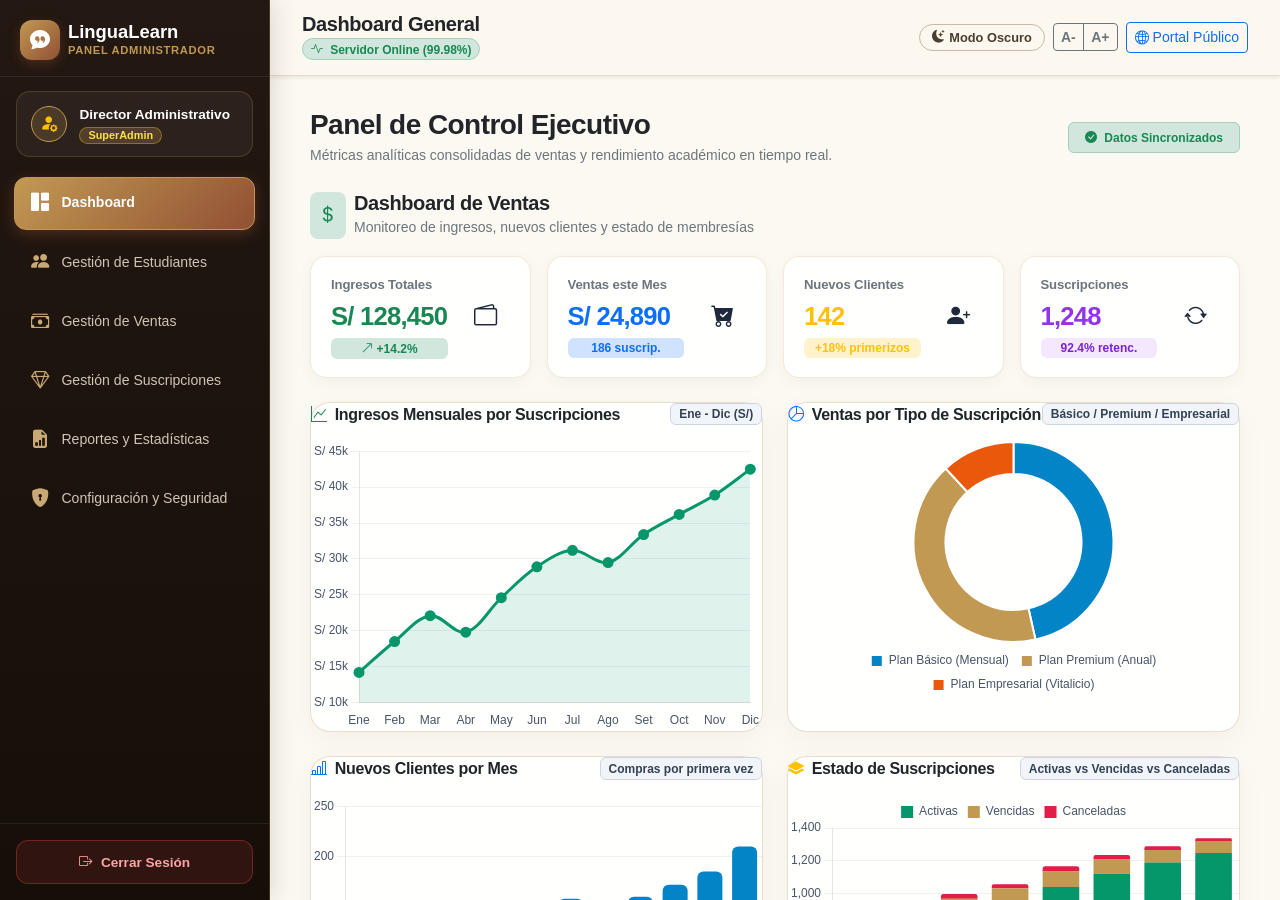
==== admin.html @ cbf23028 "feat(admin): redesign KPI cards into 2x2 mobile grid and optimize responsive tables" ====
<!DOCTYPE html>
<html lang="es">
<head>
  <meta charset="UTF-8">
  <meta name="viewport" content="width=device-width, initial-scale=1.0">
  <title>LinguaLearn - Menú del Administrador</title>

  <!-- Verificación de Seguridad y Redirección -->
  <script>
    (function () {
      try {
        var admin = JSON.parse(localStorage.getItem('lingua_admin_session') || '{}');
        if (!admin || admin.isLoggedIn !== true || admin.isAdmin !== true) {
          // Inicializar sesión por defecto si se accede directamente para pruebas fluidas
          admin = {
            isLoggedIn: true,
            isAdmin: true,
            role: 'SuperAdmin',
            name: 'Director Administrativo',
            email: 'admin@lingualearn.edu',
            loginTime: new Date().toISOString()
          };
          localStorage.setItem('lingua_admin_session', JSON.stringify(admin));
        }
      } catch (e) {}
    })();
  </script>

  <!-- Preload Theme para evitar parpadeos -->
  <script>
    if (localStorage.getItem('lingua_theme') === 'dark') {
      document.documentElement.setAttribute('data-theme', 'dark');
      document.addEventListener('DOMContentLoaded', function () {
        document.body.classList.add('dark-mode');
      });
    }
  </script>

  <!-- Bootstrap 5 CSS & Icons -->
  <link href="https://cdn.jsdelivr.net/npm/bootstrap@5.3.3/dist/css/bootstrap.min.css" rel="stylesheet">
  <link rel="stylesheet" href="https://cdn.jsdelivr.net/npm/bootstrap-icons@1.11.3/font/bootstrap-icons.min.css">

  <!-- Estilos de la Plataforma y Módulo de Administración -->
  <link rel="stylesheet" href="css/styles.css">
  <link rel="stylesheet" href="css/nuevas_pantallas.css">
  <link rel="stylesheet" href="css/admin.css">

  <!-- Chart.js para los 8 Gráficos Funcionales (Cargado en Head) -->
  <!-- Chart.js para los 8 Gráficos Funcionales (Local + CDN Fallback Seguro) -->
  <script src="js/chart.umd.min.js"></script>
  <script>
    if (typeof Chart === 'undefined') {
      var s = document.createElement('script');
      s.src = 'https://cdn.jsdelivr.net/npm/chart.js';
      s.async = false;
      document.head.appendChild(s);
    }
  </script>
</head>
<body class="page-admin">

  <!-- CONTENEDOR GENERAL CON MENÚ LATERAL (SIDEBAR LAYOUT) -->
  <div class="admin-layout-wrapper">

    <!-- =======================================================================
         MENÚ LATERAL (SIDEBAR) INTERACTIVO
         ======================================================================= -->
    <aside class="admin-sidebar btn-print-hide" id="admin-sidebar" aria-label="Menú Lateral de Navegación del Administrador">
      
      <!-- Cabecera del Sidebar con Logotipo Institucional -->
      <div class="sidebar-brand">
        <a class="brand-logo-container text-decoration-none d-flex align-items-center gap-2" href="admin.html">
          <div class="brand-icon">
            <i class="bi bi-chat-quote-fill"></i>
          </div>
          <div class="brand-text">
            <span class="brand-title">LinguaLearn</span>
            <span class="brand-subtitle">Panel Administrador</span>
          </div>
        </a>
        <button type="button" class="btn btn-sm d-lg-none text-secondary sidebar-close-btn ms-auto" id="btn-close-sidebar" aria-label="Cerrar menú lateral">
          <i class="bi bi-x-lg fs-5"></i>
        </button>
      </div>

      <!-- Ficha Breve del Administrador Autenticado -->
      <div class="sidebar-user-card">
        <div class="avatar-medallion">
          <i class="bi bi-person-fill-gear text-warning"></i>
        </div>
        <div class="user-meta">
          <span class="user-name" id="sidebar-admin-name">Director Administrativo</span>
          <span class="user-role badge">SuperAdmin</span>
        </div>
      </div>

      <!-- Navegación por Módulos (7 Secciones Interactivas) -->
      <nav class="sidebar-nav" aria-label="Módulos del Sistema">
        <ul class="sidebar-menu">
          <li>
            <button type="button" class="sidebar-nav-btn active" data-target="sec-dashboard" aria-selected="true">
              <i class="bi bi-grid-1x2-fill"></i>
              <span>Dashboard</span>
            </button>
          </li>
          <li>
            <button type="button" class="sidebar-nav-btn" data-target="sec-estudiantes" aria-selected="false">
              <i class="bi bi-people-fill"></i>
              <span>Gestión de Estudiantes</span>
            </button>
          </li>
          <li>
            <button type="button" class="sidebar-nav-btn" data-target="sec-ventas" aria-selected="false">
              <i class="bi bi-cash-stack"></i>
              <span>Gestión de Ventas</span>
            </button>
          </li>
          <li>
            <button type="button" class="sidebar-nav-btn" data-target="sec-suscripciones" aria-selected="false">
              <i class="bi bi-gem"></i>
              <span>Gestión de Suscripciones</span>
            </button>
          </li>
          <li>
            <button type="button" class="sidebar-nav-btn" data-target="sec-reportes" aria-selected="false">
              <i class="bi bi-file-earmark-bar-graph-fill"></i>
              <span>Reportes y Estadísticas</span>
            </button>
          </li>
          <li>
            <button type="button" class="sidebar-nav-btn" data-target="sec-configuracion" aria-selected="false">
              <i class="bi bi-shield-lock-fill"></i>
              <span>Configuración y Seguridad</span>
            </button>
          </li>
        </ul>
      </nav>

      <!-- Pie del Sidebar: Cerrar Sesión Segura -->
      <div class="sidebar-footer">
        <button type="button" class="btn-sidebar-logout" id="btn-admin-logout" title="Cerrar sesión de administrador">
          <i class="bi bi-box-arrow-right"></i>
          <span>Cerrar Sesión</span>
        </button>
      </div>

    </aside>

    <!-- Fondo Oscurecido para Móviles (Backdrop) -->
    <div class="sidebar-backdrop d-lg-none" id="sidebar-backdrop" aria-hidden="true"></div>

    <!-- =======================================================================
         ÁREA PRINCIPAL DE CONTENIDO (MAIN WRAPPER)
         ======================================================================= -->
    <div class="admin-main-wrapper">
      
      <!-- Barra Superior Sticky del Panel -->
      <header class="admin-topbar btn-print-hide shadow-sm">
        <div class="d-flex align-items-center gap-3">
          <!-- Botón Hamburguesa para desplegar menú lateral en móviles -->
          <button type="button" class="btn btn-sm btn-outline-secondary d-lg-none btn-hamburger-sidebar" id="btn-toggle-sidebar" aria-label="Abrir menú lateral">
            <i class="bi bi-list fs-4"></i>
          </button>
          
          <div>
            <h1 class="h5 mb-0 fw-bold text-dark lh-1" id="current-section-title">Dashboard</h1>
            <span class="badge bg-success-subtle text-success border border-success-subtle rounded-pill small mt-1 d-none d-sm-inline-block">
              <i class="bi bi-activity me-1"></i> Servidor Online (99.98%)
            </span>
          </div>
        </div>

        <!-- Herramientas Rápidas (Tema Oscuro, Tipografía, Portal) -->
        <div class="d-flex align-items-center gap-2">
          <button type="button" class="btn-toggle-darkmode btn btn-sm btn-outline-secondary d-flex align-items-center gap-1" aria-label="Alternar modo oscuro o claro">
            <i class="bi bi-moon-stars-fill"></i>
            <span class="darkmode-text d-none d-md-inline">Modo Oscuro</span>
          </button>
          <div class="btn-group btn-group-sm d-none d-md-inline-flex" role="group" aria-label="Ajuste de tipografía">
            <button type="button" class="btn-font-decrease font-size-control-btn btn btn-outline-secondary" aria-label="Disminuir tamaño">A-</button>
            <button type="button" class="btn-font-increase font-size-control-btn btn btn-outline-secondary" aria-label="Aumentar tamaño">A+</button>
          </div>
          <a href="index.html" class="btn btn-sm btn-outline-primary d-inline-flex align-items-center gap-1" title="Ver portal de bienvenida">
            <i class="bi bi-globe2"></i>
            <span class="d-none d-sm-inline">Portal Público</span>
          </a>
        </div>
      </header>

      <!-- Contenido de las 7 Secciones -->
      <main class="admin-main-content">
<section id="sec-dashboard" class="admin-tab-section active" style="display: block;">
      
      <!-- ENCABEZADO DASHBOARD -->
      <div class="d-flex justify-content-between align-items-center flex-wrap gap-2 mb-4">
        <div>
          <h1 class="h3 fw-bold mb-1 text-dark">Panel de Control Ejecutivo</h1>
          <p class="text-secondary small mb-0">Métricas analíticas consolidadas de ventas y rendimiento académico en tiempo real.</p>
        </div>
        <div class="d-flex align-items-center gap-2 btn-print-hide">
          <span class="badge bg-success-subtle text-success border border-success-subtle px-3 py-2">
            <i class="bi bi-check-circle-fill me-1"></i> Datos Sincronizados
          </span>
        </div>
      </div>

      <!-- SECCIÓN A: DASHBOARD DE VENTAS -->
      <div class="mb-5">
        <div class="d-flex align-items-center gap-2 mb-3">
          <div class="p-2 bg-success-subtle text-success rounded-3 fs-5">
            <i class="bi bi-currency-dollar"></i>
          </div>
          <div>
            <h2 class="h5 fw-bold mb-0 text-dark">Dashboard de Ventas</h2>
            <span class="text-secondary small">Monitoreo de ingresos, nuevos clientes y estado de membresías</span>
          </div>
        </div>

        <!-- 4 KPI CARDS DE VENTAS (GRID 2x2 EN MÓVIL, 4 COLS EN DESKTOP) -->
        <div class="row g-2 g-md-3 mb-4">
          <div class="col-6 col-lg-3">
            <div class="admin-kpi-card">
              <div class="admin-kpi-info">
                <span class="kpi-label text-secondary small fw-semibold d-block mb-1">Ingresos Totales</span>
                <div class="kpi-val admin-kpi-val text-success">S/ 128,450</div>
                <span class="badge bg-success-subtle text-success small mt-1"><i class="bi bi-arrow-up-right"></i> +14.2%</span>
              </div>
              <div class="admin-kpi-icon kpi-icon-revenue">
                <i class="bi bi-wallet2"></i>
              </div>
            </div>
          </div>
          <div class="col-6 col-lg-3">
            <div class="admin-kpi-card">
              <div class="admin-kpi-info">
                <span class="kpi-label text-secondary small fw-semibold d-block mb-1">Ventas este Mes</span>
                <div class="kpi-val admin-kpi-val text-primary">S/ 24,890</div>
                <span class="badge bg-primary-subtle text-primary small mt-1">186 suscrip.</span>
              </div>
              <div class="admin-kpi-icon kpi-icon-sales">
                <i class="bi bi-cart-check-fill"></i>
              </div>
            </div>
          </div>
          <div class="col-6 col-lg-3">
            <div class="admin-kpi-card">
              <div class="admin-kpi-info">
                <span class="kpi-label text-secondary small fw-semibold d-block mb-1">Nuevos Clientes</span>
                <div class="kpi-val admin-kpi-val text-warning">142</div>
                <span class="badge bg-warning-subtle text-warning small mt-1">+18% primerizos</span>
              </div>
              <div class="admin-kpi-icon kpi-icon-students">
                <i class="bi bi-person-plus-fill"></i>
              </div>
            </div>
          </div>
          <div class="col-6 col-lg-3">
            <div class="admin-kpi-card">
              <div class="admin-kpi-info">
                <span class="kpi-label text-secondary small fw-semibold d-block mb-1">Suscripciones</span>
                <div class="kpi-val admin-kpi-val" style="color: #9333ea;">1,248</div>
                <span class="badge bg-purple-subtle text-purple small mt-1" style="background:#f3e8ff; color:#7e22ce;">92.4% retenc.</span>
              </div>
              <div class="admin-kpi-icon kpi-icon-retention">
                <i class="bi bi-arrow-repeat"></i>
              </div>
            </div>
          </div>
        </div>

        <!-- 4 GRÁFICOS DE VENTAS -->
        <div class="row g-4">
          <!-- Gráfico 1: Líneas - Ingresos Mensuales -->
          <div class="col-lg-6">
            <div class="admin-card-glass h-100">
              <div class="d-flex justify-content-between align-items-center mb-3">
                <h3 class="h6 fw-bold mb-0 text-dark"><i class="bi bi-graph-up text-success me-2"></i>Ingresos Mensuales por Suscripciones</h3>
                <span class="badge bg-light text-secondary border small">Ene - Dic (S/)</span>
              </div>
              <div class="chart-container-box">
                <canvas id="chart-ventas-ingresos"></canvas>
              </div>
            </div>
          </div>

          <!-- Gráfico 2: Circular - Ventas por Tipo de Suscripción -->
          <div class="col-lg-6">
            <div class="admin-card-glass h-100">
              <div class="d-flex justify-content-between align-items-center mb-3">
                <h3 class="h6 fw-bold mb-0 text-dark"><i class="bi bi-pie-chart text-primary me-2"></i>Ventas por Tipo de Suscripción</h3>
                <span class="badge bg-light text-secondary border small">Básico / Premium / Empresarial</span>
              </div>
              <div class="chart-container-box donut-box">
                <canvas id="chart-ventas-planes"></canvas>
              </div>
            </div>
          </div>

          <!-- Gráfico 3: Barras - Nuevos Clientes por Mes -->
          <div class="col-lg-6">
            <div class="admin-card-glass h-100">
              <div class="d-flex justify-content-between align-items-center mb-3">
                <h3 class="h6 fw-bold mb-0 text-dark"><i class="bi bi-bar-chart-line text-primary me-2"></i>Nuevos Clientes por Mes</h3>
                <span class="badge bg-light text-secondary border small">Compras por primera vez</span>
              </div>
              <div class="chart-container-box">
                <canvas id="chart-ventas-clientes"></canvas>
              </div>
            </div>
          </div>

          <!-- Gráfico 4: Barras Apiladas - Estado de Suscripciones -->
          <div class="col-lg-6">
            <div class="admin-card-glass h-100">
              <div class="d-flex justify-content-between align-items-center mb-3">
                <h3 class="h6 fw-bold mb-0 text-dark"><i class="bi bi-layers-fill text-warning me-2"></i>Estado de Suscripciones</h3>
                <span class="badge bg-light text-secondary border small">Activas vs Vencidas vs Canceladas</span>
              </div>
              <div class="chart-container-box">
                <canvas id="chart-ventas-estados"></canvas>
              </div>
            </div>
          </div>
        </div>
      </div>

      <hr class="my-5" style="border-color: rgba(215, 195, 160, 0.4);">

      <!-- SECCIÓN B: DASHBOARD DE PROGRESO DE ESTUDIANTES -->
      <div>
        <div class="d-flex align-items-center gap-2 mb-3">
          <div class="p-2 bg-primary-subtle text-primary rounded-3 fs-5">
            <i class="bi bi-mortarboard-fill"></i>
          </div>
          <div>
            <h2 class="h5 fw-bold mb-0 text-dark">Dashboard de Progreso de Estudiantes</h2>
            <span class="text-secondary small">Seguimiento de avance curricular, niveles MCER y competencias lingüísticas</span>
          </div>
        </div>

        <!-- 4 KPI CARDS DE ESTUDIANTES (GRID 2x2 EN MÓVIL, 4 COLS EN DESKTOP) -->
        <div class="row g-2 g-md-3 mb-4">
          <div class="col-6 col-lg-3">
            <div class="admin-kpi-card">
              <div class="admin-kpi-info">
                <span class="kpi-label text-secondary small fw-semibold d-block mb-1">Total Alumnos</span>
                <div class="kpi-val admin-kpi-val text-primary">1,520</div>
                <span class="badge bg-primary-subtle text-primary small mt-1">+85 este mes</span>
              </div>
              <div class="admin-kpi-icon kpi-icon-sales">
                <i class="bi bi-people"></i>
              </div>
            </div>
          </div>
          <div class="col-6 col-lg-3">
            <div class="admin-kpi-card">
              <div class="admin-kpi-info">
                <span class="kpi-label text-secondary small fw-semibold d-block mb-1">Progreso General</span>
                <div class="kpi-val admin-kpi-val text-success">68.5%</div>
                <span class="badge bg-success-subtle text-success small mt-1">Avance prom.</span>
              </div>
              <div class="admin-kpi-icon kpi-icon-revenue">
                <i class="bi bi-award-fill"></i>
              </div>
            </div>
          </div>
          <div class="col-6 col-lg-3">
            <div class="admin-kpi-card">
              <div class="admin-kpi-info">
                <span class="kpi-label text-secondary small fw-semibold d-block mb-1">Tiempo Estudio</span>
                <div class="kpi-val admin-kpi-val text-warning">42 min</div>
                <span class="badge bg-warning-subtle text-warning small mt-1">Prom. diario</span>
              </div>
              <div class="admin-kpi-icon kpi-icon-students">
                <i class="bi bi-stopwatch-fill"></i>
              </div>
            </div>
          </div>
          <div class="col-6 col-lg-3">
            <div class="admin-kpi-card">
              <div class="admin-kpi-info">
                <span class="kpi-label text-secondary small fw-semibold d-block mb-1">En Alerta</span>
                <div class="kpi-val admin-kpi-val text-danger">28</div>
                <span class="badge bg-danger-subtle text-danger small mt-1">Avance &lt; 50%</span>
              </div>
              <div class="admin-kpi-icon" style="background:#fee2e2; color:#b91c1c;">
                <i class="bi bi-exclamation-triangle-fill"></i>
              </div>
            </div>
          </div>
        </div>

        <!-- 4 GRÁFICOS DE PROGRESO -->
        <div class="row g-4">
          <!-- Gráfico 5: Barras - Progreso General de Estudiantes -->
          <div class="col-lg-6">
            <div class="admin-card-glass h-100">
              <div class="d-flex justify-content-between align-items-center mb-3">
                <h3 class="h6 fw-bold mb-0 text-dark"><i class="bi bi-bar-chart-steps text-primary me-2"></i>Progreso General por Unidad</h3>
                <span class="badge bg-light text-secondary border small">% Promedio de avance</span>
              </div>
              <div class="chart-container-box">
                <canvas id="chart-progreso-general"></canvas>
              </div>
            </div>
          </div>

          <!-- Gráfico 6: Circular - Estudiantes por Nivel de Idioma -->
          <div class="col-lg-6">
            <div class="admin-card-glass h-100">
              <div class="d-flex justify-content-between align-items-center mb-3">
                <h3 class="h6 fw-bold mb-0 text-dark"><i class="bi bi-pie-chart-fill text-warning me-2"></i>Estudiantes por Nivel (MCER)</h3>
                <span class="badge bg-light text-secondary border small">A1, A2, B1, B2, C1, C2</span>
              </div>
              <div class="chart-container-box donut-box">
                <canvas id="chart-progreso-niveles"></canvas>
              </div>
            </div>
          </div>

          <!-- Gráfico 7: Líneas - Evolución del Aprendizaje -->
          <div class="col-lg-6">
            <div class="admin-card-glass h-100">
              <div class="d-flex justify-content-between align-items-center mb-3">
                <h3 class="h6 fw-bold mb-0 text-dark"><i class="bi bi-graph-up-arrow text-success me-2"></i>Evolución del Aprendizaje</h3>
                <span class="badge bg-light text-secondary border small">Avance acumulado mes a mes</span>
              </div>
              <div class="chart-container-box">
                <canvas id="chart-progreso-evolucion"></canvas>
              </div>
            </div>
          </div>

          <!-- Gráfico 8: Barras - Rendimiento por Habilidad -->
          <div class="col-lg-6">
            <div class="admin-card-glass h-100">
              <div class="d-flex justify-content-between align-items-center mb-3">
                <h3 class="h6 fw-bold mb-0 text-dark"><i class="bi bi-bullseye text-primary me-2"></i>Rendimiento por Habilidad Lingüística</h3>
                <span class="badge bg-light text-secondary border small">Gramática, Vocabulario, etc.</span>
              </div>
              <div class="chart-container-box">
                <canvas id="chart-progreso-habilidades"></canvas>
              </div>
            </div>
          </div>
        </div>
      </div>

    </section>

    <!-- =======================================================================
         MÓDULO 2: GESTIÓN DE ESTUDIANTES
         ======================================================================= -->
    
<section id="sec-estudiantes" class="admin-tab-section d-none" style="display: none;">
      <div class="d-flex justify-content-between align-items-center flex-wrap gap-2 mb-4">
        <div>
          <h2 class="h4 fw-bold mb-1 text-dark">Gestión de Estudiantes</h2>
          <p class="text-secondary small mb-0">Alta, consulta, edición y control de cuentas académicas.</p>
        </div>
        <button type="button" class="btn btn-terracotta btn-sm py-2 px-3 fw-semibold d-flex align-items-center gap-2" data-bs-toggle="modal" data-bs-target="#modal-new-student">
          <i class="bi bi-person-plus-fill fs-6"></i>
          <span>Registrar Nuevo Estudiante</span>
        </button>
      </div>

      <!-- Barra de Filtros y Búsqueda -->
      <div class="admin-card-glass p-3 mb-4">
        <div class="row g-2 align-items-center">
          <div class="col-md-5">
            <div class="input-group">
              <span class="input-group-text bg-white border-end-0"><i class="bi bi-search text-secondary"></i></span>
              <input type="text" id="input-search-student" class="form-control border-start-0" placeholder="Buscar por nombre, correo o código...">
            </div>
          </div>
          <div class="col-md-4">
            <div class="d-flex align-items-center gap-2">
              <label for="select-filter-level" class="small fw-semibold text-secondary text-nowrap">Nivel:</label>
              <select id="select-filter-level" class="form-select form-select-sm">
                <option value="all">Todos los Niveles</option>
                <option value="A1">A1 - Inicial</option>
                <option value="A2">A2 - Básico</option>
                <option value="B1">B1 - Intermedio</option>
                <option value="B2">B2 - Intermedio Alto</option>
                <option value="C1">C1 - Avanzado</option>
                <option value="C2">C2 - Maestría</option>
              </select>
            </div>
          </div>
          <div class="col-md-3 text-md-end">
            <span class="badge bg-light text-secondary border py-2 px-3 small" id="students-count-badge">Cargando...</span>
          </div>
        </div>
      </div>

      <!-- Tabla de Estudiantes -->
      <div class="admin-card-glass p-0 overflow-hidden mb-4 shadow-sm">
        <div class="table-responsive">
          <table class="admin-table">
            <thead>
              <tr>
                <th>ID</th>
                <th>Estudiante</th>
                <th>Nivel</th>
                <th>Avance Curricular</th>
                <th>Plan Activo</th>
                <th>Estado</th>
                <th class="text-end">Acciones</th>
              </tr>
            </thead>
            <tbody id="students-table-body">
              <!-- Renderizado dinámico con js/admin.js -->
            </tbody>
          </table>
        </div>
      </div>
    </section>

    <!-- =======================================================================
         MÓDULO 3: GESTIÓN DE VENTAS
         ======================================================================= -->
    
<section id="sec-ventas" class="admin-tab-section d-none" style="display: none;">
      <div class="d-flex justify-content-between align-items-center flex-wrap gap-2 mb-4">
        <div>
          <h2 class="h4 fw-bold mb-1 text-dark">Gestión de Ventas y Pasarelas de Pago</h2>
          <p class="text-secondary small mb-0">Control de transacciones, recaudación y estados de pago.</p>
        </div>

      </div>

      <!-- KPI Ingresos Acumulados (GRID ADAPTADO EN MÓVIL) -->
      <div class="row g-2 g-md-3 mb-4">
        <div class="col-6 col-md-4">
          <div class="admin-kpi-card">
            <div class="admin-kpi-info">
              <span class="kpi-label text-secondary small fw-semibold">Ingresos Filtrados</span>
              <div class="kpi-val admin-kpi-val text-success" id="kpi-sales-total-amount">S/ 0.00</div>
              <span class="small text-secondary">Recaudación neta</span>
            </div>
            <div class="admin-kpi-icon kpi-icon-revenue">
              <i class="bi bi-cash-coin"></i>
            </div>
          </div>
        </div>
        <div class="col-6 col-md-4">
          <div class="admin-kpi-card">
            <div class="admin-kpi-info">
              <span class="kpi-label text-secondary small fw-semibold">Pasarela Top</span>
              <div class="kpi-val admin-kpi-val text-primary">Yape (42%)</div>
              <span class="small text-secondary">Billetera digital</span>
            </div>
            <div class="admin-kpi-icon kpi-icon-sales">
              <i class="bi bi-qr-code"></i>
            </div>
          </div>
        </div>
        <div class="col-12 col-md-4">
          <div class="admin-kpi-card">
            <div class="admin-kpi-info">
              <span class="kpi-label text-secondary small fw-semibold">Tasa de Aprobación</span>
              <div class="kpi-val admin-kpi-val text-warning">98.2%</div>
              <span class="small text-secondary">Transacciones exitosas sin fricción</span>
            </div>
            <div class="admin-kpi-icon kpi-icon-students">
              <i class="bi bi-shield-check"></i>
            </div>
          </div>
        </div>
      </div>

      <!-- Filtros de Pasarela y Estado -->
      <div class="admin-card-glass p-3 mb-4">
        <div class="row g-2 align-items-center">
          <div class="col-md-4">
            <label for="select-filter-gateway" class="small fw-semibold text-secondary">Pasarela de Pago:</label>
            <select id="select-filter-gateway" class="form-select form-select-sm">
              <option value="all">Todas las Pasarelas</option>
              <option value="Yape">Yape</option>
              <option value="Plin">Plin</option>
              <option value="Tarjeta">Tarjetas (Visa / Mastercard)</option>
              <option value="PayPal">PayPal</option>
              <option value="Transferencia">Transferencia Bancaria</option>
            </select>
          </div>
          <div class="col-md-4">
            <label for="select-filter-sale-status" class="small fw-semibold text-secondary">Estado de Transacción:</label>
            <select id="select-filter-sale-status" class="form-select form-select-sm">
              <option value="all">Todos los Estados</option>
              <option value="completado">Completado</option>
              <option value="pendiente">Pendiente</option>
              <option value="reembolsado">Reembolsado</option>
            </select>
          </div>
          <div class="col-md-4">
            <label class="small fw-semibold text-secondary">Periodo:</label>
            <select class="form-select form-select-sm">
              <option>Todo el Historial</option>
              <option>Este Mes (Febrero 2024)</option>
              <option>Últimos 7 Días</option>
              <option>Hoy</option>
            </select>
          </div>
        </div>
      </div>

      <!-- Tabla de Ventas -->
      <div class="admin-card-glass p-0 overflow-hidden shadow-sm">
        <div class="table-responsive">
          <table class="admin-table">
            <thead>
              <tr>
                <th>Código TRX</th>
                <th>Fecha y Hora</th>
                <th>Estudiante / Cliente</th>
                <th>Plan Adquirido</th>
                <th>Monto</th>
                <th>Pasarela</th>
                <th>Estado</th>
              </tr>
            </thead>
            <tbody id="sales-table-body">
              <!-- Renderizado dinámico -->
            </tbody>
          </table>
        </div>
      </div>
    </section>

    <!-- =======================================================================
         MÓDULO 4: GESTIÓN DE SUSCRIPCIONES
         ======================================================================= -->
    
<section id="sec-suscripciones" class="admin-tab-section d-none" style="display: none;">
      <div class="d-flex justify-content-between align-items-center flex-wrap gap-2 mb-4">
        <div>
          <h2 class="h4 fw-bold mb-1 text-dark">Gestión de Suscripciones y Planes</h2>
          <p class="text-secondary small mb-0">Administración de precios, monitoreo de vencimientos y renovaciones.</p>
        </div>
      </div>

      


      <!-- Tarjetas de Planes Existentes (Precios y Beneficios) -->
      <h3 class="h6 fw-bold text-dark text-uppercase letter-spacing-1 mb-3">Planes de Membresía Actuales</h3>
      <div class="row" id="plans-cards-container">
        <!-- Generado dinámicamente -->
      </div>

      <!-- Monitoreo de Suscripciones Activas y Vencidas -->
      <div class="admin-card-glass mt-4 p-4">
        <div class="d-flex justify-content-between align-items-center flex-wrap gap-2 mb-3">
          <h3 class="h6 fw-bold text-dark mb-0"><i class="bi bi-clock-history text-primary me-2"></i>Monitoreo de Suscripciones y Renovaciones</h3>
          <span class="badge bg-light text-secondary border small">1,248 Activas • 72 Vencidas • 18 Canceladas</span>
        </div>
        <p class="small text-secondary mb-3">Gestione manualmente renovaciones anticipadas o cancelaciones a solicitud del estudiante.</p>

        <div class="table-responsive">
          <table class="admin-table">
            <thead>
              <tr>
                <th>Estudiante</th>
                <th>Plan</th>
                <th>Fecha Inicio</th>
                <th>Próximo Vencimiento</th>
                <th>Estado</th>
                <th class="text-end">Acción Rápida</th>
              </tr>
            </thead>
            <tbody>
              <tr>
                <td class="fw-bold">Sofia Martinez</td>
                <td><span class="badge-plan badge-plan-premium">Plan Premium (Anual)</span></td>
                <td class="small">2024-01-15</td>
                <td class="small fw-bold text-success">2025-01-15</td>
                <td><span class="badge-status-active">Activa</span></td>
                <td class="text-end">
                  <button class="btn btn-sm btn-outline-success py-1 px-2" onclick="showAdminToast('Suscripción de Sofia Martinez extendida 30 días.', 'success');"><i class="bi bi-arrow-repeat me-1"></i>Renovar</button>
                </td>
              </tr>
              <tr>
                <td class="fw-bold">Carlos Mendoza</td>
                <td><span class="badge-plan badge-plan-basic">Plan Básico (Mensual)</span></td>
                <td class="small">2024-02-01</td>
                <td class="small fw-bold text-warning">2024-03-01 (en 2 días)</td>
                <td><span class="badge bg-warning-subtle text-warning border border-warning-subtle">Por Vencer</span></td>
                <td class="text-end">
                  <button class="btn btn-sm btn-outline-success py-1 px-2" onclick="showAdminToast('Plan mensual renovado con éxito.', 'success');"><i class="bi bi-arrow-repeat me-1"></i>Renovar</button>
                </td>
              </tr>
              <tr>
                <td class="fw-bold">Mariana Gomez</td>
                <td><span class="badge-plan badge-plan-basic">Plan Básico (Mensual)</span></td>
                <td class="small">2024-01-08</td>
                <td class="small text-danger">2024-02-08</td>
                <td><span class="badge-status-inactive">Vencida</span></td>
                <td class="text-end">
                  <button class="btn btn-sm btn-outline-primary py-1 px-2" onclick="showAdminToast('Notificación de renovación enviada por email.', 'info');"><i class="bi bi-envelope me-1"></i>Notificar</button>
                </td>
              </tr>
            </tbody>
          </table>
        </div>
      </div>
    </section>

    

    <!-- =======================================================================
         MÓDULO 6: REPORTES Y ESTADÍSTICAS
         ======================================================================= -->
    
<section id="sec-reportes" class="admin-tab-section d-none" style="display: none;">
      <div class="d-flex justify-content-between align-items-center flex-wrap gap-2 mb-4">
        <div>
          <h2 class="h4 fw-bold mb-1 text-dark">Generación y Descarga de Reportes</h2>
          <p class="text-secondary small mb-0">Exportación de datos analíticos para la toma de decisiones directivas.</p>
        </div>
        <button id="btn-export-consolidated-pdf" class="btn btn-danger d-flex align-items-center gap-2 px-3 py-2 fw-semibold shadow-sm">
          <i class="bi bi-file-earmark-pdf-fill fs-5"></i>
          <span>Exportar Reporte en PDF</span>
        </button>
      </div>

      <div class="row g-4">
        <!-- Reporte 1: Ingresos Mensuales -->
        <div class="col-lg-4 col-md-6">
          <div class="admin-card-glass h-100 d-flex flex-column justify-content-between">
            <div>
              <div class="d-flex align-items-center gap-2 mb-2">
                <div class="p-2 bg-success-subtle text-success rounded-3 fs-5"><i class="bi bi-cash-coin"></i></div>
                <h3 class="h6 fw-bold mb-0 text-dark">Reporte de Ingresos Mensuales</h3>
              </div>
              <p class="small text-secondary mb-3">Desglose ordenado de recaudación bruta, nuevas suscripciones, reembolsos e ingreso neto mensual.</p>
              <div class="p-2 bg-light rounded small border mb-3">
                <i class="bi bi-info-circle text-primary me-1"></i> Cuadros con balance acumulado anual y promedios contables.
              </div>
            </div>
            <div>
              <button class="btn btn-sm btn-outline-danger w-100 fw-semibold btn-print-report" data-report-type="ingresos">
                <i class="bi bi-file-earmark-pdf me-1"></i> Imprimir / PDF
              </button>
            </div>
          </div>
        </div>

        <!-- Reporte 2: Ventas por Tipo de Suscripción -->
        <div class="col-lg-4 col-md-6">
          <div class="admin-card-glass h-100 d-flex flex-column justify-content-between">
            <div>
              <div class="d-flex align-items-center gap-2 mb-2">
                <div class="p-2 bg-primary-subtle text-primary rounded-3 fs-5"><i class="bi bi-pie-chart-fill"></i></div>
                <h3 class="h6 fw-bold mb-0 text-dark">Reporte de Ventas por Suscripción</h3>
              </div>
              <p class="small text-secondary mb-3">Historial estructurado de planes (Básico, Premium, Empresarial), pasarelas (Yape, Plin, Tarjeta) y estados.</p>
              <div class="p-2 bg-light rounded small border mb-3">
                <i class="bi bi-info-circle text-primary me-1"></i> Incluye códigos de transacción y cuotas de mercado por plan.
              </div>
            </div>
            <div>
              <button class="btn btn-sm btn-outline-danger w-100 fw-semibold btn-print-report" data-report-type="ventas">
                <i class="bi bi-file-earmark-pdf me-1"></i> Imprimir / PDF
              </button>
            </div>
          </div>
        </div>

        <!-- Reporte 3: Distribución por Nivel de Idioma -->
        <div class="col-lg-4 col-md-6">
          <div class="admin-card-glass h-100 d-flex flex-column justify-content-between">
            <div>
              <div class="d-flex align-items-center gap-2 mb-2">
                <div class="p-2 bg-warning-subtle text-warning rounded-3 fs-5"><i class="bi bi-mortarboard-fill"></i></div>
                <h3 class="h6 fw-bold mb-0 text-dark">Reporte de Distribución por Nivel</h3>
              </div>
              <p class="small text-secondary mb-3">Estadística consolidada de alumnos clasificados en el Marco Común Europeo (A1 a C2) y tasas de aprobación.</p>
              <div class="p-2 bg-light rounded small border mb-3">
                <i class="bi bi-info-circle text-primary me-1"></i> Cuadros con porcentajes de avance y métricas académicas.
              </div>
            </div>
            <div>
              <button class="btn btn-sm btn-outline-danger w-100 fw-semibold btn-print-report" data-report-type="niveles">
                <i class="bi bi-file-earmark-pdf me-1"></i> Imprimir / PDF
              </button>
            </div>
          </div>
        </div>
      </div>
    </section>

    <!-- =======================================================================
         MÓDULO 7: CONFIGURACIÓN Y SEGURIDAD (ADMINS, RBAC Y BITÁCORA)
         ======================================================================= -->
    
<section id="sec-configuracion" class="admin-tab-section d-none" style="display: none;">
      <div class="d-flex justify-content-between align-items-center flex-wrap gap-2 mb-4">
        <div>
          <h2 class="h4 fw-bold mb-1 text-dark">Configuración, Roles y Seguridad</h2>
          <p class="text-secondary small mb-0">Gestión de cuentas directivas, permisos RBAC y bitácora de auditoría.</p>
        </div>
        <button type="button" class="btn btn-sm btn-primary-custom" data-bs-toggle="modal" data-bs-target="#modal-new-admin">
          <i class="bi bi-shield-plus me-1"></i> + Agregar Nuevo Administrador
        </button>
      </div>

      <!-- Cuentas de Administradores del Sistema -->
      <div class="admin-card-glass p-4 mb-4">
        <h3 class="h6 fw-bold text-dark mb-3"><i class="bi bi-person-badge-fill text-primary me-2"></i>Cuentas de Administradores Registrados</h3>
        <div class="table-responsive">
          <table class="admin-table">
            <thead>
              <tr>
                <th>ID</th>
                <th>Nombre</th>
                <th>Correo Electrónico</th>
                <th>Rol Asignado</th>
                <th>Estado</th>
                <th>Última Actividad</th>
              </tr>
            </thead>
            <tbody id="admins-table-body">
              <!-- Renderizado dinámico -->
            </tbody>
          </table>
        </div>
      </div>

      <!-- Matriz de Roles y Permisos (RBAC) -->
      <div class="admin-card-glass p-4 mb-4">
        <div class="d-flex justify-content-between align-items-center flex-wrap gap-2 mb-3">
          <div>
            <h3 class="h6 fw-bold text-dark mb-1"><i class="bi bi-sliders text-warning me-2"></i>Matriz de Roles y Permisos (Control de Acceso RBAC)</h3>
            <span class="text-secondary small">Defina qué módulos puede visualizar o editar cada perfil directivo</span>
          </div>
          <button type="button" class="btn btn-sm btn-success" id="btn-save-rbac">
            <i class="bi bi-check-lg me-1"></i> Guardar Permisos
          </button>
        </div>

        <div class="table-responsive">
          <table class="admin-table">
            <thead>
              <tr>
                <th>Rol de Usuario</th>
                <th class="text-center">Dashboard</th>
                <th class="text-center">Estudiantes</th>
                <th class="text-center">Ventas</th>
                <th class="text-center">Suscripciones</th>
                <th class="text-center">Reportes</th>
                <th class="text-center">Configuración</th>
              </tr>
            </thead>
            <tbody>
              <tr>
                <td class="fw-bold"><span class="badge bg-danger-subtle text-danger">SuperAdmin</span></td>
                <td class="text-center"><input type="checkbox" checked disabled class="form-check-input"></td>
                <td class="text-center"><input type="checkbox" checked disabled class="form-check-input"></td>
                <td class="text-center"><input type="checkbox" checked disabled class="form-check-input"></td>
                <td class="text-center"><input type="checkbox" checked disabled class="form-check-input"></td>
                <td class="text-center"><input type="checkbox" checked disabled class="form-check-input"></td>
                <td class="text-center"><input type="checkbox" checked disabled class="form-check-input"></td>
                <td class="text-center"><input type="checkbox" checked disabled class="form-check-input"></td>
              </tr>
              <tr>
                <td class="fw-bold"><span class="badge bg-primary-subtle text-primary">Admin Académico</span></td>
                <td class="text-center"><input type="checkbox" checked class="form-check-input"></td>
                <td class="text-center"><input type="checkbox" checked class="form-check-input"></td>
                <td class="text-center"><input type="checkbox" class="form-check-input"></td>
                <td class="text-center"><input type="checkbox" class="form-check-input"></td>
                <td class="text-center"><input type="checkbox" checked class="form-check-input"></td>
                <td class="text-center"><input type="checkbox" checked class="form-check-input"></td>
                <td class="text-center"><input type="checkbox" class="form-check-input"></td>
              </tr>
              <tr>
                <td class="fw-bold"><span class="badge bg-success-subtle text-success">Admin Financiero</span></td>
                <td class="text-center"><input type="checkbox" checked class="form-check-input"></td>
                <td class="text-center"><input type="checkbox" class="form-check-input"></td>
                <td class="text-center"><input type="checkbox" checked class="form-check-input"></td>
                <td class="text-center"><input type="checkbox" checked class="form-check-input"></td>
                <td class="text-center"><input type="checkbox" class="form-check-input"></td>
                <td class="text-center"><input type="checkbox" checked class="form-check-input"></td>
                <td class="text-center"><input type="checkbox" class="form-check-input"></td>
              </tr>
            </tbody>
          </table>
        </div>
      </div>

      <!-- Bitácora y Registro de Auditoría (Logs de Actividad) -->
      <div class="admin-card-glass p-4">
        <div class="d-flex justify-content-between align-items-center flex-wrap gap-2 mb-3">
          <div>
            <h3 class="h6 fw-bold text-dark mb-1"><i class="bi bi-clock-history text-secondary me-2"></i>Bitácora de Auditoría (Historial de Actividades)</h3>
            <span class="text-secondary small">Registro inmutable de eventos, inicios de sesión y modificaciones del sistema</span>
          </div>
          <div style="min-width: 250px;">
            <input type="text" id="input-search-logs" class="form-control form-control-sm" placeholder="Filtrar por acción o usuario...">
          </div>
        </div>

        <div class="table-responsive" style="max-height: 380px; overflow-y: auto;">
          <table class="admin-table">
            <thead>
              <tr>
                <th>Timestamp</th>
                <th>Administrador</th>
                <th>Acción Realizada</th>
                <th>Módulo Afectado</th>
                <th>Dirección IP</th>
                <th>Severidad</th>
              </tr>
            </thead>
            <tbody id="audit-logs-body">
              <!-- Renderizado dinámico -->
            </tbody>
          </table>
        </div>
      </div>
    </section>

  
      </main>

    </div>
  </div>

<!-- =========================================================================
       MODALES DEL SISTEMA DE ADMINISTRACIÓN
       ========================================================================= -->

  <!-- Modal 1: Registrar Nuevo Estudiante -->
  <div class="modal fade" id="modal-new-student" tabindex="-1" aria-hidden="true">
    <div class="modal-dialog modal-dialog-centered">
      <div class="modal-content card-custom border-0 shadow-lg">
        <div class="modal-header border-bottom">
          <h3 class="h5 modal-title fw-bold text-dark"><i class="bi bi-person-plus-fill text-primary me-2"></i>Registrar Nuevo Estudiante</h3>
          <button type="button" class="btn-close" data-bs-dismiss="modal"></button>
        </div>
        <form id="form-new-student" class="modal-body py-3">
          <div class="mb-3">
            <label class="form-label small fw-bold">Nombre Completo:</label>
            <input type="text" id="new-student-name" class="form-control" placeholder="Ej. Juan Perez" required>
          </div>
          <div class="mb-3">
            <label class="form-label small fw-bold">Correo Electrónico:</label>
            <input type="email" id="new-student-email" class="form-control" placeholder="juan.perez@correo.com" required>
          </div>
          <div class="row g-2 mb-3">
            <div class="col-6">
              <label class="form-label small fw-bold">Teléfono / WhatsApp:</label>
              <input type="text" id="new-student-phone" class="form-control" placeholder="+51 987 654 321">
            </div>
            <div class="col-6">
              <label class="form-label small fw-bold">Nivel Inicial Asignado:</label>
              <select id="new-student-level" class="form-select">
                <option value="A1">A1 - Inicial</option>
                <option value="A2" selected>A2 - Básico</option>
                <option value="B1">B1 - Intermedio</option>
                <option value="B2">B2 - Intermedio Alto</option>
                <option value="C1">C1 - Avanzado</option>
                <option value="C2">C2 - Maestría</option>
              </select>
            </div>
          </div>
          <div class="mb-3">
            <label class="form-label small fw-bold">Plan de Suscripción Inicial:</label>
            <select id="new-student-plan" class="form-select">
              <option value="Plan Básico (Mensual)">Plan Básico (Mensual) - S/ 29.00</option>
              <option value="Plan Premium (Anual)" selected>Plan Premium (Anual) - S/ 199.00</option>
              <option value="Plan Empresarial (Vitalicio)">Plan Empresarial (Vitalicio) - S/ 399.00</option>
            </select>
          </div>
          <div class="d-flex justify-content-end gap-2 pt-2">
            <button type="button" class="btn btn-secondary-custom btn-sm" data-bs-dismiss="modal">Cancelar</button>
            <button type="submit" class="btn btn-terracotta btn-sm px-4 fw-bold">Guardar Estudiante</button>
          </div>
        </form>
      </div>
    </div>
  </div>

  <!-- Modal 2: Editar Estudiante -->
  <div class="modal fade" id="modal-student-edit" tabindex="-1" aria-hidden="true">
    <div class="modal-dialog modal-dialog-centered">
      <div class="modal-content card-custom border-0 shadow-lg">
        <div class="modal-header border-bottom">
          <h3 class="h5 modal-title fw-bold text-dark"><i class="bi bi-pencil-square text-primary me-2"></i>Editar Información del Estudiante</h3>
          <button type="button" class="btn-close" data-bs-dismiss="modal"></button>
        </div>
        <form id="form-edit-student" class="modal-body py-3">
          <input type="hidden" id="edit-student-id">
          <div class="mb-3">
            <label class="form-label small fw-bold">Nombre Completo:</label>
            <input type="text" id="edit-student-name" class="form-control" required>
          </div>
          <div class="mb-3">
            <label class="form-label small fw-bold">Correo Electrónico:</label>
            <input type="email" id="edit-student-email" class="form-control" required>
          </div>
          <div class="row g-2 mb-3">
            <div class="col-6">
              <label class="form-label small fw-bold">Teléfono:</label>
              <input type="text" id="edit-student-phone" class="form-control">
            </div>
            <div class="col-6">
              <label class="form-label small fw-bold">Nivel Actual:</label>
              <select id="edit-student-level" class="form-select">
                <option value="A1">A1</option>
                <option value="A2">A2</option>
                <option value="B1">B1</option>
                <option value="B2">B2</option>
                <option value="C1">C1</option>
                <option value="C2">C2</option>
              </select>
            </div>
          </div>
          <div class="row g-2 mb-3">
            <div class="col-6">
              <label class="form-label small fw-bold">Plan Activo:</label>
              <select id="edit-student-plan" class="form-select">
                <option value="Plan Básico (Mensual)">Plan Básico (Mensual)</option>
                <option value="Plan Premium (Anual)">Plan Premium (Anual)</option>
                <option value="Plan Empresarial (Vitalicio)">Plan Empresarial (Vitalicio)</option>
              </select>
            </div>
            <div class="col-6">
              <label class="form-label small fw-bold">Estado de Cuenta:</label>
              <select id="edit-student-status" class="form-select">
                <option value="Activo">Activo</option>
                <option value="Alerta">En Riesgo</option>
                <option value="Desactivado">Desactivado</option>
              </select>
            </div>
          </div>
          <div class="d-flex justify-content-end gap-2 pt-2">
            <button type="button" class="btn btn-secondary-custom btn-sm" data-bs-dismiss="modal">Cancelar</button>
            <button type="submit" class="btn btn-primary-custom btn-sm px-4 fw-bold">Actualizar Datos</button>
          </div>
        </form>
      </div>
    </div>
  </div>

  <!-- Modal 3: Consulta Detallada y Ficha Académica del Estudiante -->
  <div class="modal fade" id="modal-student-detail" tabindex="-1" aria-hidden="true">
    <div class="modal-dialog modal-dialog-centered modal-lg">
      <div class="modal-content card-custom border-0 shadow-lg">
        <div class="modal-header border-bottom">
          <div class="d-flex align-items-center gap-3">
            <div class="avatar-gold-medallion m-0" style="width: 44px; height: 44px;">
              <i class="bi bi-person-circle fs-3 text-warning"></i>
            </div>
            <div>
              <h3 class="h5 modal-title fw-bold text-dark mb-0" id="det-student-name">Nombre del Alumno</h3>
              <span class="text-secondary small">ID: <span id="det-student-id" class="font-monospace fw-bold">EST-000</span></span>
            </div>
          </div>
          <button type="button" class="btn-close" data-bs-dismiss="modal"></button>
        </div>
        <div class="modal-body py-4">
          <div class="row g-4">
            
            <!-- Columna Izquierda: Información Personal y de Membresía -->
            <div class="col-md-5 border-end">
              <h4 class="h6 fw-bold text-dark mb-3">Información General</h4>
              <ul class="list-unstyled d-flex flex-column gap-2 small">
                <li><strong class="text-secondary">Correo:</strong> <span id="det-student-email" class="text-dark"></span></li>
                <li><strong class="text-secondary">Teléfono:</strong> <span id="det-student-phone" class="text-dark"></span></li>
                <li><strong class="text-secondary">Nivel Asignado:</strong> <span id="det-student-level" class="badge-level"></span></li>
                <li><strong class="text-secondary">Plan Actual:</strong> <span id="det-student-plan" class="fw-semibold"></span></li>
                <li><strong class="text-secondary">Racha Activa:</strong> <span id="det-student-streak" class="badge bg-warning-subtle text-warning"></span></li>
                <li><strong class="text-secondary">Puntos XP:</strong> <span id="det-student-xp" class="fw-bold text-success"></span></li>
                <li><strong class="text-secondary">Fecha Registro:</strong> <span id="det-student-registered" class="text-dark"></span></li>
                <li><strong class="text-secondary">Último Acceso:</strong> <span id="det-student-lastaccess" class="text-dark"></span></li>
              </ul>
            </div>

            <!-- Columna Derecha: Auditoría de Habilidades Lingüísticas -->
            <div class="col-md-7">
              <div class="d-flex justify-content-between align-items-center mb-2">
                <h4 class="h6 fw-bold text-dark mb-0">Rendimiento por Competencia</h4>
                <span class="badge bg-primary-subtle text-primary" id="det-student-progress"></span>
              </div>
              <p class="small text-secondary mb-3">Resultados del test diagnóstico y lecciones interactivas adaptativas.</p>

              <div class="d-flex flex-column gap-3">
                <div>
                  <div class="d-flex justify-content-between small fw-bold mb-1">
                    <span>Gramática y Sintaxis</span>
                    <span id="skill-det-grammar-val" class="text-success">0%</span>
                  </div>
                  <div class="skill-bar-track">
                    <div id="skill-det-grammar" class="skill-bar-fill bg-success" style="width: 0%;"></div>
                  </div>
                </div>

                <div>
                  <div class="d-flex justify-content-between small fw-bold mb-1">
                    <span>Vocabulario Funcional</span>
                    <span id="skill-det-vocab-val" class="text-primary">0%</span>
                  </div>
                  <div class="skill-bar-track">
                    <div id="skill-det-vocab" class="skill-bar-fill bg-primary" style="width: 0%;"></div>
                  </div>
                </div>

                <div>
                  <div class="d-flex justify-content-between small fw-bold mb-1">
                    <span>Comprensión Lectora</span>
                    <span id="skill-det-reading-val" class="text-info">0%</span>
                  </div>
                  <div class="skill-bar-track">
                    <div id="skill-det-reading" class="skill-bar-fill bg-info" style="width: 0%;"></div>
                  </div>
                </div>

                <div>
                  <div class="d-flex justify-content-between small fw-bold mb-1">
                    <span>Expresión Escrita</span>
                    <span id="skill-det-writing-val" class="text-warning">0%</span>
                  </div>
                  <div class="skill-bar-track">
                    <div id="skill-det-writing" class="skill-bar-fill bg-warning" style="width: 0%;"></div>
                  </div>
                </div>

                <div>
                  <div class="d-flex justify-content-between small fw-bold mb-1">
                    <span>Pronunciación Fonética e IA</span>
                    <span id="skill-det-speaking-val" class="text-danger">0%</span>
                  </div>
                  <div class="skill-bar-track">
                    <div id="skill-det-speaking" class="skill-bar-fill bg-danger" style="width: 0%;"></div>
                  </div>
                </div>
              </div>
            </div>

          </div>
        </div>
        <div class="modal-footer border-top">
          <button type="button" class="btn btn-secondary-custom btn-sm" data-bs-dismiss="modal">Cerrar Ficha</button>
        </div>
      </div>
    </div>
  </div>

  <!-- Modal 4: Editar Plan de Suscripción -->
  <div class="modal fade" id="modal-edit-plan" tabindex="-1" aria-hidden="true">
    <div class="modal-dialog modal-dialog-centered">
      <div class="modal-content card-custom border-0 shadow-lg">
        <div class="modal-header border-bottom">
          <h3 class="h5 modal-title fw-bold text-dark"><i class="bi bi-gem text-warning me-2"></i>Modificar Precio y Beneficios</h3>
          <button type="button" class="btn-close" data-bs-dismiss="modal"></button>
        </div>
        <form id="form-edit-plan" class="modal-body py-3">
          <input type="hidden" id="edit-plan-id">
          <div class="mb-3">
            <label class="form-label small fw-bold">Nombre del Plan:</label>
            <input type="text" id="edit-plan-name" class="form-control" readonly>
          </div>
          <div class="row g-2 mb-3">
            <div class="col-6">
              <label class="form-label small fw-bold">Precio (S/):</label>
              <input type="number" step="0.5" id="edit-plan-price" class="form-control" required>
            </div>
            <div class="col-6">
              <label class="form-label small fw-bold">Periodo:</label>
              <input type="text" id="edit-plan-period" class="form-control" required>
            </div>
          </div>
          <div class="mb-3">
            <label class="form-label small fw-bold">Etiqueta Destacada:</label>
            <input type="text" id="edit-plan-badge" class="form-control">
          </div>
          <div class="mb-3">
            <label class="form-label small fw-bold">Beneficios (Uno por línea):</label>
            <textarea id="edit-plan-features" class="form-control" rows="4"></textarea>
          </div>
          <div class="d-flex justify-content-end gap-2 pt-2">
            <button type="button" class="btn btn-secondary-custom btn-sm" data-bs-dismiss="modal">Cancelar</button>
            <button type="submit" class="btn btn-primary-custom btn-sm px-4 fw-bold">Guardar Modificaciones</button>
          </div>
        </form>
      </div>
    </div>
  </div>

  <!-- Modal 5: Agregar Nuevo Administrador -->
  <div class="modal fade" id="modal-new-admin" tabindex="-1" aria-hidden="true">
    <div class="modal-dialog modal-dialog-centered">
      <div class="modal-content card-custom border-0 shadow-lg">
        <div class="modal-header border-bottom">
          <h3 class="h5 modal-title fw-bold text-dark"><i class="bi bi-shield-plus text-primary me-2"></i>Crear Cuenta de Administrador</h3>
          <button type="button" class="btn-close" data-bs-dismiss="modal"></button>
        </div>
        <div class="modal-body py-3">
          <div class="mb-3">
            <label for="new-admin-name" class="form-label small fw-bold">Nombre Completo:</label>
            <input type="text" class="form-control" id="new-admin-name" placeholder="Ej. Dr. Fernando Morales" required>
          </div>
          <div class="mb-3">
            <label for="new-admin-email" class="form-label small fw-bold">Correo Institucional:</label>
            <input type="email" class="form-control" id="new-admin-email" placeholder="f.morales@lingualearn.edu" required>
          </div>
          <div class="mb-3">
            <label for="new-admin-role" class="form-label small fw-bold">Rol Asignado:</label>
            <select class="form-select" id="new-admin-role">
              <option value="Admin Académico">Admin Académico (Gestión de estudiantes y aprendizaje)</option>
              <option value="Admin Financiero">Admin Financiero (Ventas y suscripciones)</option>
              <option value="SuperAdmin">SuperAdmin (Acceso total)</option>
            </select>
          </div>
          <div class="mb-3">
            <label class="form-label small fw-bold">Contraseña Provisional:</label>
            <input type="password" class="form-control" value="AdminPass2024!" required>
          </div>
          <div class="d-flex justify-content-end gap-2 pt-2">
            <button type="button" class="btn btn-secondary-custom btn-sm" data-bs-dismiss="modal">Cancelar</button>
            <button type="button" class="btn btn-terracotta btn-sm px-4 fw-bold" id="btn-submit-new-admin">
              Crear Administrador
            </button>
          </div>
        </div>
      </div>
    </div>
  </div>

  


  <!-- CONTENEDOR OCULTO PARA IMPRESIÓN Y EXPORTACIÓN A PDF -->
  <div id="printable-pdf-document" class="d-none"></div>

  <!-- MODAL VISTA PREVIA PDF -->
  <div class="modal fade" id="modal-pdf-preview" tabindex="-1" aria-labelledby="modalPdfPreviewLabel" aria-hidden="true">
    <div class="modal-dialog modal-xl modal-dialog-scrollable">
      <div class="modal-content border-0 shadow-lg">
        <div class="modal-header bg-dark text-white py-3 px-4">
          <div class="d-flex align-items-center gap-2">
            <i class="bi bi-file-earmark-pdf-fill text-danger fs-4"></i>
            <h5 class="modal-title fw-bold mb-0" id="modalPdfPreviewLabel">Vista Previa de Exportación en PDF</h5>
          </div>
          <div class="d-flex align-items-center gap-2">
            <button type="button" class="btn btn-danger btn-sm d-flex align-items-center gap-1 fw-bold px-3 py-2" id="btn-confirm-print-pdf">
              <i class="bi bi-printer-fill"></i> Guardar como PDF / Imprimir
            </button>
            <button type="button" class="btn-close btn-close-white" data-bs-dismiss="modal" aria-label="Close"></button>
          </div>
        </div>
        <div class="modal-body bg-secondary bg-opacity-10 p-3 p-md-4">
          <div class="pdf-preview-sheet shadow mx-auto p-4 p-md-5" id="modal-pdf-body" style="max-width: 900px; min-height: 700px;">
            <!-- Contenido del reporte -->
          </div>
        </div>
        <div class="modal-footer bg-light py-2 px-4 justify-content-between">
          <span class="small text-muted"><i class="bi bi-info-circle me-1"></i> Formato de salida estructurado con tablas, cuadros y textos ordenados para A4 vertical.</span>
          <button type="button" class="btn btn-secondary btn-sm" data-bs-dismiss="modal">Cerrar</button>
        </div>
      </div>
    </div>
  </div>
  <!-- Bootstrap 5 Bundle JS -->
  <script src="https://cdn.jsdelivr.net/npm/bootstrap@5.3.3/dist/js/bootstrap.bundle.min.js"></script>

  <!-- Controlador Autónomo del Administrador (Navegación, Gráficos y CRUD) -->
  <script src="js/admin.js"></script>

</body>
</html>
---- css/styles.css ----
/* ==========================================================================
   LINGUALEARN - SISTEMA DE ESTILOS UX/UI & ACCESIBILIDAD UNIVERSAL (WCAG 2.2 AAA)
   ========================================================================== */

:root {
  --primary: #0062d2;
  --primary-hover: #004bb5;
  --primary-light: #eef4ff;
  --primary-subtle: #dbeafe;
  --secondary: #475569;
  --bg-main: #f8fafc;
  --bg-surface: #ffffff;
  --bg-subtle: #f1f5f9;
  --border-color: #e2e8f0;
  --border-focus: #0062d2;
  --text-main: #0f172a;
  --text-muted: #64748b;
  --text-inverse: #ffffff;

  --success: #16a34a;
  --success-dark: #006020;
  --success-light: #dcfce7;
  --danger: #dc2626;
  --danger-light: #fee2e2;
  --warning: #ea580c;
  --warning-light: #ffedd5;
  --xp-color: #16a34a;

  --font-scale: 1;
  --font-family-base: system-ui, -apple-system, "Segoe UI", Roboto, "Helvetica Neue", Arial, sans-serif;
  --radius-sm: 8px;
  --radius-md: 12px;
  --radius-lg: 16px;
  --radius-xl: 20px;
  --radius-pill: 9999px;

  --shadow-sm: 0 1px 3px rgba(0, 0, 0, 0.05), 0 1px 2px rgba(0, 0, 0, 0.03);
  --shadow-md: 0 4px 6px -1px rgba(0, 0, 0, 0.07), 0 2px 4px -1px rgba(0, 0, 0, 0.04);
  --shadow-lg: 0 10px 15px -3px rgba(0, 0, 0, 0.08), 0 4px 6px -2px rgba(0, 0, 0, 0.04);
  --focus-ring: 0 0 0 3px rgba(0, 98, 210, 0.35);
  --transition: all 0.2s cubic-bezier(0.4, 0, 0.2, 1);
}

/* ==========================================================================
   ALTO CONTRASTE (MODO WCAG AAA)
   ========================================================================== */
body.high-contrast {
  --primary: #ffff00;
  --primary-hover: #ffffff;
  --primary-light: #1e1e00;
  --primary-subtle: #2d2d00;
  --secondary: #ffffff;
  --bg-main: #000000;
  --bg-surface: #0a0a0a;
  --bg-subtle: #171717;
  --border-color: #ffffff;
  --border-focus: #ffff00;
  --text-main: #ffffff;
  --text-muted: #d4d4d4;
  --text-inverse: #000000;

  --success: #00ff66;
  --success-dark: #003311;
  --success-light: #002200;
  --danger: #ff4d4d;
  --danger-light: #330000;
  --warning: #ffb800;
  --warning-light: #332200;
  --xp-color: #00ff66;

  --shadow-sm: none;
  --shadow-md: none;
  --shadow-lg: none;
  --focus-ring: 0 0 0 4px #ffff00;
}

body.high-contrast * {
  border-color: #ffffff !important;
}

body.high-contrast a,
body.high-contrast .btn-link {
  color: #ffff00 !important;
  text-decoration: underline !important;
}

body.high-contrast .btn-primary,
body.high-contrast .nav-pills .nav-link.active,
body.high-contrast .badge-primary-custom {
  background-color: #ffff00 !important;
  color: #000000 !important;
  border: 2px solid #ffffff !important;
  font-weight: 700 !important;
}

body.high-contrast .card {
  border: 2px solid #ffffff !important;
  background-color: #0a0a0a !important;
}

/* ==========================================================================
   REDUCCIÓN DE ANIMACIONES (ACCESIBILIDAD COGNITIVA)
   ========================================================================== */
body.reduce-motion *,
body.reduce-motion *::before,
body.reduce-motion *::after {
  animation-duration: 0.01ms !important;
  animation-iteration-count: 1 !important;
  transition-duration: 0.01ms !important;
  scroll-behavior: auto !important;
}

@media (prefers-reduced-motion: reduce) {
  *,
  *::before,
  *::after {
    animation-duration: 0.01ms !important;
    animation-iteration-count: 1 !important;
    transition-duration: 0.01ms !important;
    scroll-behavior: auto !important;
  }
}

/* ==========================================================================
   TIPOGRAFÍA Y ESCALABILIDAD
   ========================================================================== */
html {
  font-size: calc(16px * var(--font-scale));
  scroll-behavior: smooth;
}

body {
  font-family: var(--font-family-base);
  background-color: var(--bg-main);
  color: var(--text-main);
  min-height: 100vh;
  display: flex;
  flex-direction: column;
  line-height: 1.55;
  transition: background-color 0.2s, color 0.2s;
}

h1, h2, h3, h4, h5, h6 {
  font-weight: 700;
  color: var(--text-main);
  letter-spacing: -0.02em;
}

p {
  color: var(--text-main);
}

:focus-visible {
  outline: none;
  box-shadow: var(--focus-ring);
  border-radius: var(--radius-sm);
}

/* ==========================================================================
   BARRA SUPERIOR DE ACCESIBILIDAD
   ========================================================================== */
.accessibility-topbar {
  background-color: var(--bg-surface);
  border-bottom: 1px solid var(--border-color);
  font-size: 0.8125rem;
  padding: 0.35rem 0;
  color: var(--text-muted);
}

.accessibility-topbar a,
.accessibility-topbar button {
  color: var(--text-muted);
  text-decoration: none;
  font-weight: 500;
  background: none;
  border: none;
  padding: 0.2rem 0.5rem;
  border-radius: 4px;
  display: inline-flex;
  align-items: center;
  gap: 0.35rem;
  cursor: pointer;
  transition: var(--transition);
}

.accessibility-topbar button:hover,
.accessibility-topbar a:hover {
  color: var(--primary);
  background-color: var(--bg-subtle);
}

.font-size-control-btn {
  font-weight: 700;
  padding: 0.15rem 0.45rem;
  border-radius: 4px;
}

/* ==========================================================================
   NAVBAR PRINCIPAL
   ========================================================================== */
.main-navbar {
  background-color: var(--bg-surface);
  border-bottom: 1px solid var(--border-color);
  padding: 0.65rem 0;
}

.brand-logo-container {
  display: flex;
  align-items: center;
  gap: 0.55rem;
  text-decoration: none;
}

.brand-icon {
  width: 34px;
  height: 34px;
  background: linear-gradient(135deg, #0062d2, #0099ff);
  color: white;
  border-radius: 10px;
  display: flex;
  align-items: center;
  justify-content: center;
  font-weight: 800;
  font-size: 1.15rem;
  box-shadow: 0 2px 6px rgba(0, 98, 210, 0.3);
}

.brand-name {
  font-weight: 800;
  font-size: 1.35rem;
  color: #0050b3;
  letter-spacing: -0.03em;
}

.nav-link-custom {
  font-weight: 500;
  color: var(--text-main);
  padding: 0.5rem 1rem !important;
  border-radius: var(--radius-pill);
  font-size: 0.9375rem;
  transition: var(--transition);
  text-decoration: none;
}

.nav-link-custom:hover {
  background-color: var(--bg-subtle);
  color: var(--primary);
}

.nav-link-custom.active {
  background-color: var(--primary) !important;
  color: var(--text-inverse) !important;
  font-weight: 600;
}

/* Stat pills on right header */
.header-stat-pill {
  display: inline-flex;
  align-items: center;
  gap: 0.35rem;
  font-size: 0.875rem;
  font-weight: 600;
  padding: 0.35rem 0.75rem;
  border-radius: var(--radius-pill);
  background-color: var(--bg-subtle);
  color: var(--text-main);
  border: 1px solid var(--border-color);
}

.header-stat-pill.streak {
  background-color: #fff7ed;
  color: #c2410c;
  border-color: #fed7aa;
}

.header-stat-pill.xp {
  background-color: #f0fdf4;
  color: #15803d;
  border-color: #bbf7d0;
}

.header-avatar-btn {
  position: relative;
  border: none;
  background: none;
  padding: 0;
  cursor: pointer;
}

.header-avatar-img {
  width: 36px;
  height: 36px;
  border-radius: 50%;
  object-fit: cover;
  border: 2px solid #ffffff;
  box-shadow: 0 0 0 2px var(--border-color);
}

.avatar-online-dot {
  position: absolute;
  bottom: 0;
  right: 0;
  width: 10px;
  height: 10px;
  border-radius: 50%;
  background-color: #22c55e;
  border: 2px solid #ffffff;
}

/* ==========================================================================
   ALERT NOTIFICATION BANNER (LANDING)
   ========================================================================== */
.notification-banner-top {
  background-color: #f0fdf4;
  border-bottom: 1px solid #bbf7d0;
  padding: 0.5rem 0;
  font-size: 0.875rem;
  color: #166534;
}

/* ==========================================================================
   CARDS & CONTAINERS
   ========================================================================== */
.card-custom {
  background-color: var(--bg-surface);
  border: 1px solid var(--border-color);
  border-radius: var(--radius-lg);
  padding: 1.5rem;
  box-shadow: var(--shadow-sm);
  transition: var(--transition);
}

.card-custom:hover {
  box-shadow: var(--shadow-md);
}

.card-header-clean {
  display: flex;
  justify-content: space-between;
  align-items: center;
  margin-bottom: 1.25rem;
}

/* ==========================================================================
   BOTONES
   ========================================================================== */
.btn-primary-custom {
  background-color: var(--primary);
  color: var(--text-inverse);
  font-weight: 600;
  border: none;
  padding: 0.65rem 1.4rem;
  border-radius: var(--radius-md);
  display: inline-flex;
  align-items: center;
  justify-content: center;
  gap: 0.5rem;
  transition: var(--transition);
  text-decoration: none;
  min-height: 44px;
}

.btn-primary-custom:hover {
  background-color: var(--primary-hover);
  color: var(--text-inverse);
  transform: translateY(-1px);
}

.btn-secondary-custom {
  background-color: var(--bg-surface);
  color: var(--text-main);
  font-weight: 600;
  border: 1px solid var(--border-color);
  padding: 0.65rem 1.4rem;
  border-radius: var(--radius-md);
  display: inline-flex;
  align-items: center;
  justify-content: center;
  gap: 0.5rem;
  transition: var(--transition);
  text-decoration: none;
  min-height: 44px;
}

.btn-secondary-custom:hover {
  background-color: var(--bg-subtle);
  border-color: #cbd5e1;
  color: var(--text-main);
}

.btn-audio {
  background-color: var(--primary-light);
  color: var(--primary);
  border: 1px solid #bfdbfe;
  font-weight: 600;
  padding: 0.5rem 1rem;
  border-radius: var(--radius-md);
  display: inline-flex;
  align-items: center;
  gap: 0.5rem;
  font-size: 0.9375rem;
  cursor: pointer;
  transition: var(--transition);
  min-height: 42px;
}

.btn-audio:hover {
  background-color: #dbeafe;
}

.btn-audio.btn-audio-primary {
  background-color: var(--primary);
  color: #ffffff;
  border: none;
}

.btn-audio.btn-audio-primary:hover {
  background-color: var(--primary-hover);
}

.btn-audio.btn-audio-slow {
  background-color: #fef3c7;
  color: #92400e;
  border-color: #fde68a;
}

.btn-audio.btn-audio-slow:hover {
  background-color: #fde68a;
}

/* ==========================================================================
   OPCIONES DE SELECCIÓN (TEST & LECCIONES)
   ========================================================================== */
.option-card-btn {
  background-color: var(--bg-surface);
  border: 2px solid var(--border-color);
  border-radius: var(--radius-md);
  padding: 1rem 1.25rem;
  display: flex;
  align-items: center;
  justify-content: space-between;
  width: 100%;
  cursor: pointer;
  transition: var(--transition);
  text-align: left;
  user-select: none;
  min-height: 68px;
}

.option-card-btn:hover {
  border-color: #93c5fd;
  background-color: #f8fafc;
}

.option-card-btn.selected {
  border-color: var(--primary);
  background-color: var(--primary-light);
}

.option-letter-badge {
  width: 36px;
  height: 36px;
  border-radius: var(--radius-sm);
  background-color: var(--bg-subtle);
  color: var(--text-main);
  display: flex;
  align-items: center;
  justify-content: center;
  font-weight: 700;
  font-size: 1rem;
  flex-shrink: 0;
  margin-right: 1rem;
  transition: var(--transition);
}

.option-card-btn.selected .option-letter-badge {
  background-color: var(--primary);
  color: #ffffff;
}

.option-text-main {
  font-size: 1.1rem;
  font-weight: 700;
  color: var(--text-main);
  margin-bottom: 0.15rem;
}

.option-text-sub {
  font-size: 0.8125rem;
  color: var(--text-muted);
}

.option-radio-indicator {
  width: 22px;
  height: 22px;
  border-radius: 50%;
  border: 2px solid #cbd5e1;
  background-color: #ffffff;
  display: flex;
  align-items: center;
  justify-content: center;
  flex-shrink: 0;
  transition: var(--transition);
}

.option-card-btn.selected .option-radio-indicator {
  border-color: var(--primary);
  background-color: var(--primary);
  color: #ffffff;
}

/* ==========================================================================
   FEEDBACK HEURÍSTICO DE NIELSEN
   ========================================================================== */
.nielsen-feedback-banner {
  border-radius: var(--radius-lg);
  padding: 1.25rem 1.5rem;
  display: flex;
  align-items: center;
  justify-content: space-between;
  gap: 1.25rem;
  animation: slideUp 0.3s ease-out;
}

.nielsen-feedback-banner.correct {
  background-color: var(--success-dark);
  color: #ffffff;
}

.nielsen-feedback-banner.error {
  background-color: #991b1b;
  color: #ffffff;
}

.feedback-icon-circle {
  width: 48px;
  height: 48px;
  border-radius: 50%;
  background-color: rgba(255, 255, 255, 0.2);
  display: flex;
  align-items: center;
  justify-content: center;
  font-size: 1.5rem;
  flex-shrink: 0;
}

.nielsen-feedback-banner .btn-action-feedback {
  background-color: #ffffff;
  color: var(--text-main);
  border: none;
  font-weight: 700;
  padding: 0.75rem 1.5rem;
  border-radius: var(--radius-md);
  display: inline-flex;
  align-items: center;
  gap: 0.5rem;
  cursor: pointer;
  white-space: nowrap;
  transition: var(--transition);
}

.nielsen-feedback-banner .btn-action-feedback:hover {
  background-color: #f1f5f9;
  transform: translateY(-1px);
}

/* ==========================================================================
   CARDS DE APOYO COGNITIVO
   ========================================================================== */
.card-tip-empatico {
  background-color: #f8fafc;
  border: 1px solid #e2e8f0;
  border-left: 4px solid var(--primary);
  border-radius: var(--radius-md);
  padding: 0.85rem 1.15rem;
  font-size: 0.875rem;
  color: var(--text-main);
  display: flex;
  align-items: flex-start;
  gap: 0.75rem;
}

.card-inmersion {
  background-color: #ffffff;
  border: 1px solid var(--border-color);
  border-radius: var(--radius-md);
  overflow: hidden;
  display: flex;
  align-items: center;
}

.card-inmersion-img {
  width: 140px;
  height: 90px;
  object-fit: cover;
  flex-shrink: 0;
}

.card-inmersion-text {
  padding: 0.75rem 1rem;
  font-size: 0.875rem;
  line-height: 1.4;
}

/* ==========================================================================
   PROGRESS BAR PERSONALIZADA
   ========================================================================== */
.progress-bar-custom {
  background-color: #e2e8f0;
  border-radius: var(--radius-pill);
  height: 8px;
  overflow: hidden;
}

.progress-bar-fill {
  background-color: var(--primary);
  height: 100%;
  border-radius: var(--radius-pill);
  transition: width 0.4s ease;
}

.progress-segmented {
  display: flex;
  gap: 6px;
}

.progress-segment {
  height: 8px;
  flex: 1;
  border-radius: 4px;
  background-color: #e2e8f0;
  transition: var(--transition);
}

.progress-segment.active {
  background-color: var(--primary);
}

/* ==========================================================================
   GAMIFICACIÓN & RACHAS (DASHBOARD)
   ========================================================================== */
.streak-day-badge {
  width: 32px;
  height: 32px;
  border-radius: 50%;
  background-color: #f1f5f9;
  color: var(--text-muted);
  font-size: 0.8125rem;
  font-weight: 700;
  display: inline-flex;
  align-items: center;
  justify-content: center;
  border: 1px solid var(--border-color);
}

.streak-day-badge.completed {
  background-color: #ea580c;
  color: #ffffff;
  border-color: #ea580c;
}

.badge-achievement {
  display: flex;
  flex-direction: column;
  align-items: center;
  justify-content: center;
  padding: 0.85rem 0.5rem;
  background-color: #f8fafc;
  border: 1px solid var(--border-color);
  border-radius: var(--radius-md);
  text-align: center;
  transition: var(--transition);
}

.badge-achievement.locked {
  opacity: 0.6;
}

.badge-achievement i {
  font-size: 1.6rem;
  margin-bottom: 0.4rem;
}

/* ==========================================================================
   GRÁFICO DE BARRAS DE PROGRESO (PERFIL)
   ========================================================================== */
.chart-bars-container {
  display: flex;
  align-items: flex-end;
  justify-content: space-between;
  height: 120px;
  padding-top: 1rem;
  border-bottom: 1px solid var(--border-color);
  margin-bottom: 0.5rem;
}

.chart-bar-column {
  display: flex;
  flex-direction: column;
  align-items: center;
  gap: 0.5rem;
  flex: 1;
}

.chart-bar-fill {
  width: 22px;
  background-color: #93c5fd;
  border-radius: 4px 4px 0 0;
  transition: height 0.5s ease;
}

.chart-bar-fill.target-met {
  background-color: #16a34a;
}

.chart-bar-fill.high {
  background-color: #0284c7;
}

.chart-bar-label {
  font-size: 0.75rem;
  font-weight: 600;
  color: var(--text-muted);
}

/* ==========================================================================
   SELECCIÓN DE INTERESES (TILES)
   ========================================================================== */
.interest-tile {
  background-color: var(--bg-surface);
  border: 1.5px solid var(--border-color);
  border-radius: var(--radius-md);
  padding: 0.9rem 1rem;
  display: flex;
  align-items: center;
  justify-content: space-between;
  cursor: pointer;
  transition: var(--transition);
  user-select: none;
}

.interest-tile:hover {
  border-color: #93c5fd;
  background-color: #f8fafc;
}

.interest-tile.selected {
  border-color: var(--primary);
  background-color: var(--primary-light);
}

.interest-tile-info {
  display: flex;
  align-items: center;
  gap: 0.75rem;
}

.interest-tile-icon {
  font-size: 1.35rem;
  color: var(--primary);
}

/* ==========================================================================
   PIE DE PÁGINA (WCAG 2.2 AAA)
   ========================================================================== */
.footer-accessible {
  background-color: var(--bg-surface);
  border-top: 1px solid var(--border-color);
  padding: 2rem 0 1.5rem;
  margin-top: auto;
  font-size: 0.875rem;
  color: var(--text-muted);
}

.footer-accessible a {
  color: var(--text-muted);
  text-decoration: none;
}

.footer-accessible a:hover {
  color: var(--primary);
  text-decoration: underline;
}

/* ==========================================================================
   KEYBOARD HELPER HINT BAR
   ========================================================================== */
.keyboard-shortcuts-helper {
  background-color: var(--bg-subtle);
  border: 1px solid var(--border-color);
  border-radius: var(--radius-pill);
  padding: 0.4rem 1rem;
  font-size: 0.8125rem;
  color: var(--text-muted);
  display: inline-flex;
  align-items: center;
  gap: 0.75rem;
}

.kbd-badge {
  background-color: #ffffff;
  border: 1px solid #cbd5e1;
  border-radius: 4px;
  box-shadow: 0 1px 1px rgba(0, 0, 0, 0.1);
  padding: 0.1rem 0.4rem;
  font-size: 0.75rem;
  font-weight: 700;
  color: var(--text-main);
}

/* ==========================================================================
   ANIMACIONES
   ========================================================================== */
@keyframes slideUp {
  from {
    opacity: 0;
    transform: translateY(12px);
  }
  to {
    opacity: 1;
    transform: translateY(0);
  }
}

@keyframes pulseGlow {
  0% { transform: scale(1); }
  50% { transform: scale(1.03); }
  100% { transform: scale(1); }
}

.speaking-animation {
  animation: pulseGlow 1.2s infinite ease-in-out;
}

/* ==========================================================================
   ESTÉTICA CÁLIDA Y EDITORIAL: SECCIÓN INICIO PROTOTIPO EXACTO
   ========================================================================== */
.hero-warm-wrapper {
  background-color: #f7f4ed;
  background-image: url('../assets/hero_bg_warm.jpg');
  background-size: cover;
  background-position: center;
  background-repeat: no-repeat;
  position: relative;
  min-height: 90vh;
  display: flex;
  flex-direction: column;
  justify-content: space-between;
  overflow: hidden;
}

/* Top bar decorativo de la landing cálida */
.warm-nav-header {
  padding: 1.25rem 0;
  position: relative;
  z-index: 10;
}

.brand-warm-logo {
  display: inline-flex;
  align-items: center;
  gap: 0.65rem;
  text-decoration: none;
}

.brand-sprout-icon {
  width: 28px;
  height: 28px;
  fill: #8b7348;
}

.brand-warm-title {
  font-family: "Playfair Display", Georgia, "Times New Roman", serif;
  font-weight: 700;
  font-size: 1.65rem;
  color: #243828;
  letter-spacing: -0.01em;
}

.btn-explore-pill {
  border: 1.5px solid #a89d89;
  background: rgba(255, 255, 255, 0.45);
  backdrop-filter: blur(6px);
  -webkit-backdrop-filter: blur(6px);
  color: #374239;
  font-weight: 500;
  font-size: 0.875rem;
  border-radius: var(--radius-pill);
  padding: 0.35rem 1.15rem;
  text-decoration: none;
  transition: var(--transition);
  display: inline-flex;
  align-items: center;
}

.btn-explore-pill:hover {
  background: #ffffff;
  border-color: #796c56;
  color: #1b2e20;
}

/* Enlaces superiores de navegación en Inicio */
.hero-nav-link {
  color: #243828;
  text-decoration: none;
  font-weight: 600;
  font-size: 0.875rem;
  padding: 0.35rem 0.85rem;
  border-radius: var(--radius-pill);
  border: 1px solid transparent;
  transition: all 0.25s ease;
  display: inline-flex;
  align-items: center;
}

.hero-nav-link:hover {
  color: #173824;
  background: rgba(255, 255, 255, 0.5);
  border-color: rgba(215, 195, 160, 0.45);
}

/* Wireframe Globe Top Right */
.globe-wireframe-container {
  position: absolute;
  top: 15px;
  right: 40px;
  width: 120px;
  height: 120px;
  pointer-events: none;
  opacity: 0.85;
  z-index: 2;
}

/* Título principal Hero Cálido */
.hero-title-warm {
  font-family: -apple-system, BlinkMacSystemFont, "Segoe UI", Roboto, "Helvetica Neue", sans-serif;
  font-weight: 800;
  font-size: clamp(2.3rem, 4.4vw, 3.4rem);
  line-height: 1.1;
  color: #173824;
  letter-spacing: -0.02em;
  margin-bottom: 1.35rem;
}

/* Botones Terracotta / Rust */
.btn-terracotta {
  background-color: #9e4e32;
  color: #ffffff !important;
  border-radius: var(--radius-pill);
  padding: 0.68rem 1.85rem;
  font-weight: 600;
  font-size: 0.98rem;
  border: none;
  box-shadow: 0 4px 14px rgba(158, 78, 50, 0.28);
  text-decoration: none;
  display: inline-flex;
  align-items: center;
  gap: 0.6rem;
  transition: var(--transition);
  cursor: pointer;
}

.btn-terracotta:hover {
  background-color: #843c22;
  transform: translateY(-2px);
  box-shadow: 0 6px 18px rgba(158, 78, 50, 0.38);
}

.link-ver-mas {
  color: #2b392e;
  text-decoration: none;
  font-size: 0.95rem;
  font-weight: 500;
  display: inline-block;
  margin-top: 1.25rem;
  transition: var(--transition);
}

.link-ver-mas:hover {
  color: #9e4e32;
  text-decoration: underline;
}

/* Tarjeta Ornamental de Inicio de Sesión */
.login-card-ornate {
  position: relative;
  background: rgba(255, 255, 255, 0.82);
  backdrop-filter: blur(14px);
  -webkit-backdrop-filter: blur(14px);
  border: 1.5px solid #d4b886;
  border-radius: 14px;
  box-shadow: 0 16px 36px rgba(138, 92, 45, 0.16), 0 2px 6px rgba(0,0,0,0.04);
  padding: 1.6rem 2rem 1.45rem;
  max-width: 395px;
  width: 100%;
  margin-left: auto;
  margin-right: auto;
  z-index: 5;
}

/* Doble marco interior estilo pergamino oriental/neoclásico */
.login-card-ornate::before {
  content: "";
  position: absolute;
  top: 6px;
  left: 6px;
  right: 6px;
  bottom: 6px;
  border: 1px solid rgba(212, 184, 134, 0.55);
  border-radius: 8px;
  pointer-events: none;
}

/* Silueta de Pagoda en el centro superior */
.pagoda-finial {
  position: absolute;
  top: -18px;
  left: 50%;
  transform: translateX(-50%);
  width: 44px;
  height: 24px;
  z-index: 6;
}

.card-title-serif {
  font-family: "Cinzel", "Playfair Display", Georgia, "Times New Roman", serif;
  font-size: 1.3rem;
  font-weight: 700;
  letter-spacing: 0.12em;
  color: #1e3324;
  text-align: center;
  margin-bottom: 1rem;
}

/* Medallón dorado de Avatar */
.avatar-gold-medallion {
  width: 66px;
  height: 66px;
  border-radius: 50%;
  margin: 0 auto 1.15rem;
  display: flex;
  align-items: center;
  justify-content: center;
  background: radial-gradient(circle, #fbf2dc 0%, #ecd39d 65%, #c29953 100%);
  border: 2.5px solid #b89254;
  box-shadow: 0 4px 14px rgba(184, 146, 84, 0.35);
  position: relative;
}

.avatar-gold-medallion::after {
  content: "";
  position: absolute;
  inset: 2px;
  border-radius: 50%;
  border: 1px solid rgba(255, 255, 255, 0.7);
  pointer-events: none;
}

/* Campos con subrayado dorado */
.input-warm-group {
  position: relative;
  margin-bottom: 1.05rem;
}

.input-icon-warm {
  position: absolute;
  left: 0.25rem;
  top: 50%;
  transform: translateY(-50%);
  font-size: 1.15rem;
  color: #58645a;
  pointer-events: none;
}

.input-warm-underline {
  border: none;
  border-bottom: 1.5px solid #caa873;
  border-radius: 0;
  background: transparent;
  padding: 0.55rem 0.5rem 0.55rem 2.25rem;
  font-size: 0.95rem;
  color: #1c3222;
  width: 100%;
  transition: var(--transition);
}

.input-warm-underline::placeholder {
  color: #727b73;
  font-size: 0.925rem;
}

.input-warm-underline:focus {
  border-bottom: 2px solid #9e4e32;
  outline: none;
  box-shadow: none;
  background: rgba(255, 255, 255, 0.35);
}

/* Botón ENTRAR Metálico Bronce */
.btn-entrar-metallic {
  background: linear-gradient(180deg, #915034 0%, #6f3721 100%);
  border: 1.5px solid #dcb985;
  border-radius: 9px;
  color: #ffffff;
  font-weight: 700;
  letter-spacing: 0.12em;
  font-size: 1.02rem;
  padding: 0.68rem;
  width: 100%;
  box-shadow: 0 4px 14px rgba(111, 55, 33, 0.35);
  transition: var(--transition);
  text-decoration: none;
  display: block;
  text-align: center;
  cursor: pointer;
}

.btn-entrar-metallic:hover {
  background: linear-gradient(180deg, #a45c3e 0%, #83432a 100%);
  border-color: #eed0a2;
  transform: translateY(-1px);
  box-shadow: 0 6px 18px rgba(111, 55, 33, 0.45);
  color: #ffffff;
}

/* Modo Alto Contraste para la sección cálida */
body.high-contrast .hero-warm-wrapper {
  background-color: #000000 !important;
  background-image: none !important;
}

body.high-contrast .hero-title-warm,
body.high-contrast .brand-warm-title,
body.high-contrast .card-title-serif {
  color: #ffffff !important;
}

body.high-contrast .login-card-ornate {
  background: #0a0a0a !important;
  border-color: #ffffff !important;
}

body.high-contrast .btn-terracotta,
body.high-contrast .btn-entrar-metallic {
  background: #ffff00 !important;
  color: #000000 !important;
  border: 2px solid #ffffff !important;
}

/* ==========================================================================
   SIMULADOR DE ESCENARIOS Y BANNER INFERIOR (MATCH PROTOTIPO 2)
   ========================================================================== */
.scroll-section-container {
  background-color: #f7f4ed;
  background-image: url('../assets/scroll_section_bg.jpg');
  background-size: cover;
  background-position: center bottom;
  background-repeat: no-repeat;
  padding: 4.5rem 0 5rem;
  position: relative;
}

/* Tarjeta Principal Terracota: Experiencia Interactiva Central */
.interactive-scenario-card {
  background-color: #9d4d31;
  background: linear-gradient(135deg, #a45335 0%, #95482c 100%);
  border-radius: 22px;
  padding: 2.5rem 2.8rem;
  color: #ffffff;
  box-shadow: 0 20px 45px rgba(128, 55, 30, 0.28);
  border: 1px solid rgba(255, 255, 255, 0.12);
  position: relative;
  overflow: hidden;
}

/* Selector de Escenarios Superior (Píldoras) */
.scenario-selector-bar {
  display: flex;
  gap: 0.75rem;
  flex-wrap: wrap;
  justify-content: flex-end;
  margin-bottom: 2rem;
}

.scenario-pill-btn {
  background: rgba(0, 0, 0, 0.2);
  border: 1.5px solid rgba(255, 255, 255, 0.18);
  border-radius: 12px;
  padding: 0.5rem 1rem;
  color: #ffffff;
  text-decoration: none;
  display: inline-flex;
  align-items: center;
  gap: 0.65rem;
  transition: var(--transition);
  cursor: pointer;
  user-select: none;
}

.scenario-pill-btn:hover {
  background: rgba(255, 255, 255, 0.18);
  border-color: rgba(255, 255, 255, 0.5);
  transform: translateY(-2px);
  color: #ffffff;
}

.scenario-pill-btn.active {
  background: rgba(255, 255, 255, 0.28);
  border-color: #ffd8a8;
  box-shadow: 0 4px 12px rgba(0, 0, 0, 0.2);
}

.scenario-pill-icon {
  font-size: 1.35rem;
  line-height: 1;
}

.scenario-pill-title {
  font-weight: 700;
  font-size: 0.875rem;
  line-height: 1.1;
  display: block;
}

.scenario-pill-sub {
  font-size: 0.675rem;
  letter-spacing: 0.08em;
  opacity: 0.85;
  text-transform: uppercase;
  display: block;
}

/* Botón Inicia tu primera aventura lingüística */
.btn-adventure-cta {
  background: linear-gradient(135deg, #e26724 0%, #cc4e15 100%);
  color: #ffffff !important;
  border-radius: var(--radius-pill);
  padding: 0.85rem 2.2rem;
  font-weight: 700;
  font-size: 1.05rem;
  border: none;
  box-shadow: 0 6px 18px rgba(215, 87, 26, 0.45);
  text-decoration: none;
  display: inline-flex;
  align-items: center;
  gap: 0.5rem;
  transition: var(--transition);
  cursor: pointer;
  margin-top: 1.75rem;
}

.btn-adventure-cta:hover {
  background: linear-gradient(135deg, #f07632 0%, #db591c 100%);
  transform: translateY(-2px);
  box-shadow: 0 8px 24px rgba(215, 87, 26, 0.55);
}

/* Panel Crema del Diagrama Cognitivo */
.cognitive-diagram-panel {
  background-color: #fbf8f0;
  border: 1px solid #ebdcc5;
  border-radius: 16px;
  padding: 1.75rem;
  box-shadow: inset 0 1px 4px rgba(0, 0, 0, 0.03);
  display: flex;
  align-items: center;
  justify-content: center;
  min-height: 290px;
}

/* Banner Inferior Verde Musgo / Forest CTA */
.cta-banner-moss {
  background: linear-gradient(135deg, #1b3826 0%, #244831 100%);
  border: 1.5px solid rgba(255, 255, 255, 0.18);
  border-radius: 22px;
  padding: 3.2rem 2.5rem;
  color: #ffffff;
  box-shadow: 0 20px 45px rgba(20, 42, 28, 0.28);
  position: relative;
  overflow: hidden;
  text-align: center;
}

/* Líneas de onda sutiles dentro del banner musgo */
.cta-banner-moss::before {
  content: "";
  position: absolute;
  top: 0;
  left: 0;
  right: 0;
  bottom: 0;
  background-image: radial-gradient(circle at 50% 10%, rgba(222, 176, 111, 0.18) 0%, transparent 70%);
  pointer-events: none;
}

.btn-amber-pill {
  background-color: #deb06f;
  color: #233426 !important;
  font-weight: 700;
  border-radius: var(--radius-pill);
  padding: 0.8rem 2.2rem;
  border: none;
  box-shadow: 0 4px 14px rgba(222, 176, 111, 0.35);
  text-decoration: none;
  display: inline-flex;
  align-items: center;
  justify-content: center;
  transition: var(--transition);
  cursor: pointer;
}

.btn-amber-pill:hover {
  background-color: #ecd08c;
  transform: translateY(-2px);
  box-shadow: 0 6px 18px rgba(222, 176, 111, 0.45);
}

.btn-outline-moss {
  background: transparent;
  color: #ffffff !important;
  border: 1.5px solid #9ab49b;
  border-radius: var(--radius-pill);
  padding: 0.8rem 2.2rem;
  font-weight: 600;
  text-decoration: none;
  display: inline-flex;
  align-items: center;
  justify-content: center;
  transition: var(--transition);
  cursor: pointer;
}

.btn-outline-moss:hover {
  background: rgba(255, 255, 255, 0.12);
  border-color: #ffffff;
  transform: translateY(-2px);
}

/* Alto contraste */
body.high-contrast .interactive-scenario-card,
body.high-contrast .cta-banner-moss {
  background: #000000 !important;
  border: 2px solid #ffffff !important;
}

body.high-contrast .cognitive-diagram-panel {
  background: #111111 !important;
  border: 2px solid #ffffff !important;
}

body.high-contrast .btn-adventure-cta,
body.high-contrast .btn-amber-pill {
  background: #ffff00 !important;
  color: #000000 !important;
  border: 2px solid #ffffff !important;
}

/* ==========================================================================
   LIENZO DE EVALUACIÓN DIAGNÓSTICA Y DASHBOARD (FONDOS GLOBE NAVIGATOR Y MONUMENTOS)
   ========================================================================== */
.test-evaluation-canvas {
  background-color: #f7f4ec;
  background-image: url('../assets/test_diagnostico_bg.png');
  background-size: cover;
  background-position: center bottom;
  background-attachment: fixed;
  background-repeat: no-repeat;
  min-height: 100vh;
}

.dashboard-page-canvas {
  background-color: #f7f4ec;
  background-image: url('../assets/dashboard_bg.png');
  background-size: cover;
  background-position: center bottom;
  background-attachment: fixed;
  background-repeat: no-repeat;
  min-height: 100vh;
}

.canvas-topbar-warm {
  background: rgba(248, 242, 231, 0.75) !important;
  backdrop-filter: blur(10px);
  -webkit-backdrop-filter: blur(10px);
  border-bottom: 1px solid rgba(215, 195, 160, 0.45) !important;
}

.canvas-navbar-warm {
  background: rgba(252, 248, 239, 0.72) !important;
  backdrop-filter: blur(14px);
  -webkit-backdrop-filter: blur(14px);
  border-bottom: 1px solid rgba(215, 195, 160, 0.5) !important;
}

.test-card-glass,
.dashboard-card-glass {
  background: rgba(253, 249, 241, 0.65) !important;
  backdrop-filter: blur(12px);
  -webkit-backdrop-filter: blur(12px);
  border: 1.5px solid rgba(215, 195, 160, 0.55) !important;
  border-radius: 20px;
  box-shadow: 0 15px 35px rgba(110, 75, 40, 0.08), 0 2px 8px rgba(0, 0, 0, 0.03);
}

.test-container-inset,
.dashboard-container-inset {
  background: rgba(246, 238, 224, 0.52) !important;
  backdrop-filter: blur(8px);
  -webkit-backdrop-filter: blur(8px);
  border: 1px solid rgba(215, 195, 160, 0.48) !important;
  border-radius: 16px;
}

.test-pill-glass,
.dashboard-pill-glass {
  background: rgba(248, 242, 231, 0.68) !important;
  backdrop-filter: blur(6px);
  -webkit-backdrop-filter: blur(6px);
  border: 1px solid rgba(215, 195, 160, 0.5) !important;
  color: #26382b;
}

.test-pill-glass:hover,
.dashboard-pill-glass:hover {
  background: rgba(255, 255, 255, 0.85) !important;
  border-color: #c49e5d !important;
  color: #172a1e;
}

.dashboard-footer-warm {
  background: rgba(248, 242, 231, 0.78) !important;
  backdrop-filter: blur(12px);
  -webkit-backdrop-filter: blur(12px);
  border-top: 1px solid rgba(215, 195, 160, 0.45) !important;
}

.test-evaluation-canvas .option-card-btn {
  background: rgba(255, 253, 248, 0.65);
  backdrop-filter: blur(8px);
  -webkit-backdrop-filter: blur(8px);
  border: 1.5px solid rgba(215, 195, 160, 0.6);
  border-radius: 14px;
  transition: all 0.2s ease;
}

.test-evaluation-canvas .option-card-btn:hover {
  background: rgba(255, 255, 255, 0.90);
  border-color: #c49e5d;
  transform: translateY(-1px);
  box-shadow: 0 4px 12px rgba(130, 90, 50, 0.12);
}

.test-evaluation-canvas .option-card-btn.selected {
  background: rgba(238, 244, 255, 0.85);
  border-color: #0062d2;
  box-shadow: 0 4px 14px rgba(0, 98, 210, 0.18);
}

.test-evaluation-canvas .option-letter-badge {
  background: rgba(236, 227, 213, 0.85);
  color: #243828;
}

.test-evaluation-canvas .option-card-btn.selected .option-letter-badge {
  background: #0062d2;
  color: #ffffff;
}

.btn-subtle-hint {
  color: #5f6c61;
  background: rgba(255, 255, 255, 0.7);
  border: 1px dashed rgba(180, 160, 130, 0.8);
  border-radius: var(--radius-pill);
  padding: 0.25rem 0.85rem;
  font-size: 0.825rem;
  font-weight: 500;
  transition: var(--transition);
  cursor: pointer;
  display: inline-flex;
  align-items: center;
  gap: 0.4rem;
}

.btn-subtle-hint:hover {
  background: #ffffff;
  color: #1e3324;
  border-color: #94a3b8;
}

.box-cognitive-reinforcement {
  background: linear-gradient(135deg, rgba(240, 253, 244, 0.85) 0%, rgba(232, 249, 238, 0.85) 100%);
  backdrop-filter: blur(8px);
  -webkit-backdrop-filter: blur(8px);
  border: 1.5px solid #86efac;
  border-left: 4px solid #16a34a;
  border-radius: var(--radius-md);
  padding: 0.85rem 1.15rem;
  animation: slideUp 0.3s ease-out;
}

body.high-contrast .test-evaluation-canvas,
body.high-contrast .dashboard-page-canvas {
  background-color: #000000 !important;
  background-image: none !important;
}

body.high-contrast .test-card-glass,
body.high-contrast .dashboard-card-glass {
  background: #0a0a0a !important;
  border: 2px solid #ffffff !important;
}

body.high-contrast .test-container-inset,
body.high-contrast .dashboard-container-inset {
  background: #121212 !important;
  border: 1.5px solid #ffffff !important;
}

body.high-contrast .test-pill-glass,
body.high-contrast .dashboard-pill-glass {
  background: #1a1a1a !important;
  border: 1px solid #ffcc00 !important;
  color: #ffffff !important;
}

/* Ajustes interiores para Dashboard Translúcido */
.dashboard-card-glass .badge-achievement {
  background: rgba(246, 238, 224, 0.65);
  border: 1px solid rgba(215, 195, 160, 0.55);
}

.dashboard-card-glass .badge-achievement:hover {
  background: rgba(255, 255, 255, 0.85);
  transform: translateY(-2px);
  box-shadow: 0 4px 12px rgba(130, 90, 50, 0.1);
}

.dashboard-card-glass .streak-day-badge {
  background: rgba(246, 238, 224, 0.65);
  border: 1px solid rgba(215, 195, 160, 0.55);
  color: #554433;
}

.dashboard-card-glass .streak-day-badge.completed {
  background-color: #ea580c;
  color: #ffffff;
  border-color: #ea580c;
}

.dashboard-card-glass .list-group-item {
  background: transparent;
  border-color: rgba(215, 195, 160, 0.35);
  color: #1a2a1e;
}

/* ==========================================================================
   LECCIÓN ACTIVA: PROTOTIPO GLOBE NAVIGATOR Y BOTONES CULTURALES
   ========================================================================== */
.lesson-canvas {
  background-color: #f7f4ec;
  background-image: url('../assets/leccion_bg.jpg');
  background-size: cover;
  background-position: center bottom;
  background-attachment: fixed;
  background-repeat: no-repeat;
  min-height: 100vh;
  display: flex;
  flex-direction: column;
}

.lesson-top-bar {
  padding: 1rem 1.5rem;
  background: rgba(252, 248, 239, 0.75);
  backdrop-filter: blur(12px);
  -webkit-backdrop-filter: blur(12px);
  border-bottom: 1px solid rgba(215, 195, 160, 0.45);
}

.btn-lesson-close {
  background: rgba(253, 248, 238, 0.8);
  border: 1px solid rgba(215, 195, 160, 0.6);
  color: #3e3224;
  width: 42px;
  height: 42px;
  border-radius: 50%;
  display: inline-flex;
  align-items: center;
  justify-content: center;
  font-size: 1.25rem;
  text-decoration: none;
  transition: all 0.2s ease;
}

.btn-lesson-close:hover {
  background: #ffffff;
  color: #c44026;
  transform: scale(1.06);
  box-shadow: 0 4px 12px rgba(110, 75, 40, 0.12);
}

.lesson-progress-wrap {
  width: 100%;
  max-width: 380px;
}

.lesson-progress-track {
  height: 10px;
  background: rgba(215, 195, 160, 0.45);
  border-radius: 20px;
  overflow: hidden;
}

.lesson-progress-fill {
  height: 100%;
  background: linear-gradient(90deg, #c87a55 0%, #9b8764 50%, #4a7567 100%);
  border-radius: 20px;
  transition: width 0.45s cubic-bezier(0.34, 1.56, 0.64, 1);
}

.lesson-progress-count {
  font-size: 0.875rem;
  font-weight: 700;
  color: #3b2d1f;
  text-align: center;
  margin-top: 4px;
  letter-spacing: 0.5px;
}

.lesson-stat-pill {
  background: rgba(253, 248, 238, 0.75);
  backdrop-filter: blur(8px);
  -webkit-backdrop-filter: blur(8px);
  border: 1px solid rgba(215, 195, 160, 0.55);
  border-radius: 24px;
  padding: 0.35rem 0.95rem;
  font-weight: 700;
  font-size: 0.95rem;
  color: #2b1f15;
  display: inline-flex;
  align-items: center;
  gap: 0.45rem;
}

.lesson-instruction {
  font-size: 1.45rem;
  font-weight: 600;
  color: #172b1e;
  text-align: center;
  margin-bottom: 1.25rem;
}

.lesson-halo-card {
  position: relative;
  width: 220px;
  height: 180px;
  margin: 0 auto;
  display: flex;
  align-items: center;
  justify-content: center;
  background: radial-gradient(circle, rgba(255, 238, 222, 0.9) 0%, rgba(255, 238, 222, 0) 70%);
}

.lesson-drawing-img {
  max-width: 140px;
  max-height: 140px;
  object-fit: contain;
  filter: drop-shadow(0 8px 20px rgba(110, 60, 30, 0.16));
  transition: transform 0.3s cubic-bezier(0.34, 1.56, 0.64, 1);
}

.lesson-halo-card:hover .lesson-drawing-img {
  transform: scale(1.06) rotate(-2deg);
}

.lesson-word-text {
  font-size: 2.25rem;
  font-weight: 800;
  color: #132418;
  letter-spacing: -0.5px;
  text-align: center;
  margin-top: -0.25rem;
  margin-bottom: 2rem;
  display: flex;
  align-items: center;
  justify-content: center;
  gap: 0.6rem;
}

.btn-speaker-mini {
  background: rgba(253, 248, 238, 0.85);
  border: 1px solid rgba(215, 195, 160, 0.6);
  border-radius: 50%;
  width: 38px;
  height: 38px;
  display: inline-flex;
  align-items: center;
  justify-content: center;
  color: #c87a55;
  cursor: pointer;
  transition: all 0.2s ease;
  font-size: 1.1rem;
}

.btn-speaker-mini:hover {
  background: #ffffff;
  color: #16a34a;
  transform: scale(1.1);
}

/* GRID Y BOTONES DE OPCIONES DEL PROTOTIPO */
.lesson-options-grid {
  display: grid;
  grid-template-columns: repeat(3, 1fr);
  gap: 1.25rem;
  max-width: 900px;
  margin: 0 auto 2.25rem auto;
}

@media (max-width: 768px) {
  .lesson-options-grid {
    grid-template-columns: 1fr;
    gap: 0.85rem;
  }
}

.lesson-option-button {
  background: rgba(253, 248, 238, 0.88);
  backdrop-filter: blur(12px);
  -webkit-backdrop-filter: blur(12px);
  border: 1.8px solid rgba(215, 195, 160, 0.7);
  border-radius: 20px;
  padding: 12px 20px;
  min-height: 72px;
  display: flex;
  align-items: center;
  justify-content: space-between;
  cursor: pointer;
  position: relative;
  overflow: hidden;
  user-select: none;
  transition: all 0.24s cubic-bezier(0.34, 1.56, 0.64, 1);
  box-shadow: 0 6px 18px rgba(110, 75, 40, 0.08);
}

.lesson-option-button:hover {
  background: rgba(255, 253, 248, 0.98);
  border-color: #c49a6a;
  transform: translateY(-2px);
  box-shadow: 0 10px 24px rgba(130, 85, 45, 0.14);
}

.lesson-option-button .opt-text {
  font-size: 1.3rem;
  font-weight: 600;
  color: #1e2e22;
  text-align: center;
  flex: 1;
}

.lesson-option-button .btn-culture-icon {
  color: #a67451;
  width: 28px;
  height: 28px;
  flex-shrink: 0;
  transition: transform 0.2s ease, color 0.2s ease;
}

.lesson-option-button:hover .btn-culture-icon {
  transform: scale(1.12);
  color: #8c5633;
}

/* ESTADO SELECCIONADO (IDÉNTICO AL PROTOTIPO EN MELOCOTÓN/TERRACOTA) */
.lesson-option-button.selected {
  background: linear-gradient(135deg, rgba(238, 178, 146, 0.96) 0%, rgba(220, 152, 122, 0.96) 100%) !important;
  border-color: #c47550 !important;
  box-shadow: 0 10px 28px rgba(185, 95, 60, 0.32) !important;
  transform: translateY(-3px) scale(1.025);
}

.lesson-option-button.selected .opt-text {
  color: #2b1407 !important;
  font-weight: 700;
}

.lesson-option-button.selected .btn-culture-icon {
  color: #4f220f !important;
  transform: scale(1.15);
}

/* ANIMACIÓN DEL PUNTERO AL SELECCIONAR */
@keyframes ripplePointer {
  0% {
    transform: scale(0);
    opacity: 0.9;
  }
  100% {
    transform: scale(4.5);
    opacity: 0;
  }
}

.pointer-click-ripple {
  position: absolute;
  border-radius: 50%;
  pointer-events: none;
  background: radial-gradient(circle, rgba(255, 255, 255, 0.95) 0%, rgba(230, 140, 95, 0.5) 45%, rgba(200, 100, 50, 0) 100%);
  animation: ripplePointer 0.6s cubic-bezier(0.1, 0.8, 0.3, 1) forwards;
}

@keyframes pointerTapAnim {
  0% {
    transform: translateY(12px) scale(0.5);
    opacity: 0;
  }
  60% {
    transform: translateY(-4px) scale(1.25);
    opacity: 1;
  }
  100% {
    transform: translateY(0) scale(1);
    opacity: 1;
  }
}

.pointer-selection-badge {
  position: absolute;
  top: -8px;
  right: 12px;
  background: #ea580c;
  color: #ffffff;
  border: 2px solid #ffffff;
  border-radius: 50%;
  width: 26px;
  height: 26px;
  display: flex;
  align-items: center;
  justify-content: center;
  font-size: 0.75rem;
  box-shadow: 0 4px 10px rgba(234, 88, 12, 0.4);
  animation: pointerTapAnim 0.32s cubic-bezier(0.34, 1.56, 0.64, 1) forwards;
  z-index: 5;
}

/* BOTÓN DE RESPUESTA / CONTINUAR */
.btn-lesson-responder {
  background: linear-gradient(135deg, #4a7567 0%, #b86e55 100%);
  color: #ffffff;
  border: 1.5px solid rgba(255, 255, 255, 0.4);
  border-radius: 18px;
  padding: 14px 54px;
  font-size: 1.25rem;
  font-weight: 700;
  cursor: pointer;
  letter-spacing: 0.5px;
  box-shadow: 0 8px 25px rgba(74, 117, 103, 0.28), 0 2px 8px rgba(0, 0, 0, 0.08);
  transition: all 0.25s cubic-bezier(0.34, 1.56, 0.64, 1);
  display: inline-flex;
  align-items: center;
  justify-content: center;
  gap: 0.6rem;
  min-width: 320px;
}

.btn-lesson-responder:hover:not(:disabled) {
  transform: translateY(-2px);
  box-shadow: 0 12px 32px rgba(184, 110, 85, 0.38);
  filter: brightness(1.05);
}

.btn-lesson-responder:active:not(:disabled) {
  transform: translateY(1px);
}

.btn-lesson-responder:disabled {
  opacity: 0.6;
  cursor: not-allowed;
  filter: grayscale(0.2);
}

/* PANEL INFERIOR DE RETROALIMENTACIÓN DE LECCIÓN */
.lesson-feedback-sheet {
  background: rgba(253, 249, 241, 0.92);
  backdrop-filter: blur(14px);
  -webkit-backdrop-filter: blur(14px);
  border: 1.5px solid rgba(215, 195, 160, 0.65);
  border-radius: 20px;
  box-shadow: 0 12px 35px rgba(110, 75, 40, 0.12);
  animation: slideUp 0.3s ease-out;
}

.lesson-feedback-sheet.correct {
  border-left: 6px solid #16a34a;
  background: linear-gradient(135deg, rgba(240, 253, 244, 0.92) 0%, rgba(232, 249, 238, 0.92) 100%);
}

.lesson-feedback-sheet.error {
  border-left: 6px solid #dc2626;
  background: linear-gradient(135deg, rgba(254, 242, 242, 0.92) 0%, rgba(255, 237, 237, 0.92) 100%);
}

/* MODAL DE CELEBRACIÓN DE PROGRESO DE LECCIÓN */
.lesson-complete-modal .modal-content {
  background: rgba(253, 249, 241, 0.95);
  backdrop-filter: blur(16px);
  -webkit-backdrop-filter: blur(16px);
  border: 2px solid rgba(215, 195, 160, 0.7);
  border-radius: 24px;
}

body.high-contrast .lesson-canvas {
  background-color: #000000 !important;
  background-image: none !important;
}

body.high-contrast .lesson-option-button {
  background: #0a0a0a !important;
  border: 2px solid #ffffff !important;
}

body.high-contrast .lesson-option-button.selected {
  background: #1f2937 !important;
  border: 2px solid #ffcc00 !important;
}

/* ==========================================================================
   MI PERFIL: PROTOTIPO CON MONUMENTOS MUNDIALES Y ANIMACIÓN DE MOVIMIENTOS
   ========================================================================== */
.profile-page-canvas {
  background-color: #f7f4ec;
  background-image: url('../assets/perfil_bg.jpg');
  background-size: cover;
  background-position: center bottom;
  background-attachment: fixed;
  background-repeat: no-repeat;
  min-height: 100vh;
}

.profile-card-glass {
  background: rgba(253, 249, 241, 0.38) !important;
  backdrop-filter: blur(9px);
  -webkit-backdrop-filter: blur(9px);
  border: 1.5px solid rgba(215, 195, 160, 0.42) !important;
  border-radius: 22px;
  box-shadow: 0 12px 30px rgba(110, 75, 40, 0.07), 0 2px 8px rgba(0, 0, 0, 0.02);
  transition: transform 0.3s cubic-bezier(0.34, 1.56, 0.64, 1), box-shadow 0.3s ease, background 0.3s ease;
}

.profile-card-glass:hover {
  background: rgba(255, 252, 245, 0.48) !important;
  box-shadow: 0 18px 45px rgba(110, 75, 40, 0.12), 0 4px 12px rgba(0, 0, 0, 0.03);
}

/* Cajas y contenedores interiores de Mi Perfil (más transparentes y cristalinos) */
.profile-page-canvas .dashboard-container-inset {
  background: rgba(246, 238, 224, 0.28) !important;
  backdrop-filter: blur(6px);
  -webkit-backdrop-filter: blur(6px);
  border: 1px solid rgba(215, 195, 160, 0.36) !important;
}

.profile-page-canvas .dashboard-pill-glass {
  background: rgba(248, 242, 231, 0.32) !important;
  backdrop-filter: blur(5px);
  -webkit-backdrop-filter: blur(5px);
  border: 1px solid rgba(215, 195, 160, 0.38) !important;
}

.profile-page-canvas .canvas-navbar-warm {
  background: rgba(252, 248, 239, 0.48) !important;
  backdrop-filter: blur(12px);
  -webkit-backdrop-filter: blur(12px);
}

.profile-page-canvas .canvas-topbar-warm {
  background: rgba(248, 242, 231, 0.48) !important;
  backdrop-filter: blur(8px);
  -webkit-backdrop-filter: blur(8px);
}

.profile-page-canvas .dashboard-footer-warm {
  background: rgba(248, 242, 231, 0.48) !important;
  backdrop-filter: blur(10px);
  -webkit-backdrop-filter: blur(10px);
}

.profile-page-canvas .bg-primary-subtle {
  background-color: rgba(219, 234, 254, 0.38) !important;
  border: 1px solid rgba(147, 197, 253, 0.35) !important;
}

.profile-page-canvas .bg-warning-subtle {
  background-color: rgba(254, 243, 199, 0.42) !important;
  border: 1px solid rgba(252, 211, 77, 0.40) !important;
}

.profile-page-canvas .bg-success-subtle {
  background-color: rgba(209, 250, 229, 0.40) !important;
  border: 1px solid rgba(110, 231, 183, 0.35) !important;
}

.profile-page-canvas .list-group-item {
  background: transparent !important;
  border-color: rgba(215, 195, 160, 0.35) !important;
  color: #1a2a1e !important;
}

.modal-content.profile-card-glass {
  background: rgba(253, 249, 241, 0.88) !important;
  backdrop-filter: blur(16px);
  -webkit-backdrop-filter: blur(16px);
}

/* ANIMACIONES DE MOVIMIENTO GENERALES PARA BOTONES INTERACTIVOS */
@keyframes motionSpringPop {
  0% { transform: scale(0.93); }
  50% { transform: scale(1.05); }
  100% { transform: scale(1); }
}

@keyframes pulseGoldGlow {
  0%, 100% {
    box-shadow: 0 8px 24px rgba(107, 20, 20, 0.35), 0 0 0 0 rgba(212, 175, 55, 0.3);
  }
  50% {
    box-shadow: 0 10px 30px rgba(107, 20, 20, 0.45), 0 0 16px 3px rgba(212, 175, 55, 0.65);
  }
}

@keyframes tileJelly {
  0% { transform: scale(0.95); }
  45% { transform: scale(1.05); }
  75% { transform: scale(0.98); }
  100% { transform: scale(1); }
}

@keyframes iconWiggle {
  0%, 100% { transform: rotate(0deg); }
  25% { transform: rotate(-10deg) scale(1.15); }
  75% { transform: rotate(10deg) scale(1.15); }
}

/* BOTONES DE CABECERA VERDE BOSQUE CON BORDE DORADO */
.btn-profile-forest {
  background: linear-gradient(135deg, #18422f 0%, #0f2c1f 100%);
  border: 1.6px solid #d4af37;
  color: #ffffff !important;
  border-radius: 24px;
  padding: 8px 20px;
  font-weight: 600;
  font-size: 0.95rem;
  box-shadow: 0 4px 14px rgba(20, 50, 35, 0.25);
  display: inline-flex;
  align-items: center;
  gap: 0.5rem;
  cursor: pointer;
  position: relative;
  overflow: hidden;
  transition: all 0.26s cubic-bezier(0.34, 1.56, 0.64, 1);
}

.btn-profile-forest:hover {
  transform: translateY(-3px) scale(1.03);
  box-shadow: 0 8px 22px rgba(212, 175, 55, 0.38);
}

.btn-profile-forest:hover i {
  animation: iconWiggle 0.4s ease;
}

.btn-profile-forest:active {
  transform: translateY(1px) scale(0.97);
}

.level-capsule-btn {
  background: rgba(246, 238, 224, 0.32);
  backdrop-filter: blur(6px);
  -webkit-backdrop-filter: blur(6px);
  border: 1.5px solid rgba(215, 195, 160, 0.42);
  border-radius: 20px;
  padding: 10px 14px;
  cursor: pointer;
  text-align: center;
  transition: all 0.28s cubic-bezier(0.34, 1.56, 0.64, 1);
  position: relative;
  overflow: hidden;
  width: 100%;
}

.level-capsule-btn:hover {
  transform: translateY(-3px) scale(1.025);
  box-shadow: 0 6px 18px rgba(130, 90, 50, 0.12);
  background: rgba(255, 255, 255, 0.52);
  border-color: #c49a6a;
}

.level-capsule-btn:active {
  transform: scale(0.96);
}

/* Estados Activos de Niveles */
.level-capsule-btn.active-basico {
  background: linear-gradient(135deg, rgba(162, 204, 190, 0.95) 0%, rgba(125, 176, 160, 0.95) 100%) !important;
  border: 1.8px solid #4d8f79 !important;
  box-shadow: 0 8px 24px rgba(77, 143, 121, 0.38) !important;
  color: #113326 !important;
  font-weight: 700;
  transform: translateY(-2px);
}

.level-capsule-btn.active-intermedio {
  background: linear-gradient(135deg, rgba(245, 222, 165, 0.95) 0%, rgba(225, 195, 125, 0.95) 100%) !important;
  border: 1.8px solid #c99e38 !important;
  box-shadow: 0 8px 24px rgba(201, 158, 56, 0.38) !important;
  color: #3d2b05 !important;
  font-weight: 700;
  transform: translateY(-2px);
}

.level-capsule-btn.active-avanzado {
  background: linear-gradient(135deg, rgba(248, 185, 175, 0.95) 0%, rgba(235, 155, 145, 0.95) 100%) !important;
  border: 1.8px solid #d16b5a !important;
  box-shadow: 0 8px 24px rgba(209, 107, 90, 0.38) !important;
  color: #45130b !important;
  font-weight: 700;
  transform: translateY(-2px);
}

/* TILES DE INTERÉS CON ANIMACIÓN JELLY Y COLOR PROTOTIPO */
.interest-tile-prototype {
  background: rgba(246, 238, 224, 0.32);
  backdrop-filter: blur(6px);
  -webkit-backdrop-filter: blur(6px);
  border: 1.5px solid rgba(215, 195, 160, 0.42);
  border-radius: 18px;
  padding: 10px 14px;
  display: flex;
  align-items: center;
  justify-content: space-between;
  cursor: pointer;
  transition: all 0.28s cubic-bezier(0.34, 1.56, 0.64, 1);
  position: relative;
  overflow: hidden;
  user-select: none;
  min-height: 60px;
}

.interest-tile-prototype:hover {
  transform: translateY(-3px) scale(1.025);
  box-shadow: 0 8px 22px rgba(110, 75, 40, 0.12);
  background: rgba(255, 255, 255, 0.52);
  border-color: #c49a6a;
}

.interest-tile-prototype:active {
  transform: scale(0.97);
}

.interest-tile-prototype.tile-animating {
  animation: tileJelly 0.4s cubic-bezier(0.34, 1.56, 0.64, 1);
}

.interest-tile-prototype:hover i.tile-icon {
  animation: iconWiggle 0.4s ease;
}

/* Variantes seleccionadas del prototipo */
.interest-tile-prototype.selected-teal {
  background: linear-gradient(135deg, #134e4a 0%, #065f46 100%) !important;
  border: 1.8px solid #d4af37 !important;
  color: #ffffff !important;
  box-shadow: 0 6px 20px rgba(6, 95, 70, 0.32) !important;
}

.interest-tile-prototype.selected-ruby {
  background: linear-gradient(135deg, #7c2d12 0%, #991b1b 100%) !important;
  border: 1.8px solid #d4af37 !important;
  color: #ffffff !important;
  box-shadow: 0 6px 20px rgba(153, 27, 27, 0.32) !important;
}

.interest-tile-prototype.selected-amber {
  background: linear-gradient(135deg, #b45309 0%, #d97706 100%) !important;
  border: 1.8px solid #d4af37 !important;
  color: #ffffff !important;
  box-shadow: 0 6px 20px rgba(217, 119, 6, 0.32) !important;
}

.interest-tile-prototype.selected-teal .text-muted,
.interest-tile-prototype.selected-ruby .text-muted,
.interest-tile-prototype.selected-amber .text-muted {
  color: rgba(255, 255, 255, 0.82) !important;
}

/* SWITCHES DE ACCESIBILIDAD CON RELIEVE Y MOVIMIENTO */
.accessibility-toggle-item {
  background: rgba(246, 238, 224, 0.30);
  backdrop-filter: blur(6px);
  -webkit-backdrop-filter: blur(6px);
  border: 1.5px solid rgba(215, 195, 160, 0.38);
  border-radius: 18px;
  padding: 12px 16px;
  display: flex;
  align-items: center;
  justify-content: space-between;
  transition: all 0.25s ease;
}

.accessibility-toggle-item:hover {
  background: rgba(255, 253, 248, 0.52);
  transform: translateY(-2px);
  box-shadow: 0 6px 16px rgba(110, 75, 40, 0.08);
}

.accessibility-toggle-item .form-check-input {
  cursor: pointer;
  transition: all 0.3s cubic-bezier(0.34, 1.56, 0.64, 1);
}

.accessibility-toggle-item .form-check-input:hover {
  transform: scale(1.15);
}

.switch-green:checked {
  background-color: #16a34a !important;
  border-color: #15803d !important;
}

.switch-amber:checked {
  background-color: #d97706 !important;
  border-color: #b45309 !important;
}

/* BOTÓN DESTACADO GUARDAR PREFERENCIAS (VINO/CARMESÍ CON ORO) */
.btn-save-preferences-wine {
  background: linear-gradient(135deg, #6b1414 0%, #450a0a 100%);
  border: 2px solid #d4af37;
  color: #ffffff !important;
  border-radius: 18px;
  padding: 14px 32px;
  font-size: 1.15rem;
  font-weight: 700;
  box-shadow: 0 8px 24px rgba(107, 20, 20, 0.35);
  animation: pulseGoldGlow 3.5s infinite;
  display: inline-flex;
  align-items: center;
  justify-content: center;
  gap: 0.65rem;
  cursor: pointer;
  transition: all 0.28s cubic-bezier(0.34, 1.56, 0.64, 1);
  position: relative;
  overflow: hidden;
  width: 100%;
}

.btn-save-preferences-wine:hover {
  transform: translateY(-3px) scale(1.025);
  box-shadow: 0 12px 32px rgba(212, 175, 55, 0.45);
  color: #ffffff;
}

.btn-save-preferences-wine:hover i {
  animation: iconWiggle 0.45s ease;
}

.btn-save-preferences-wine:active {
  transform: translateY(1px) scale(0.98);
}

/* GRÁFICO DE BARRAS DEL PROTOTIPO CON MOVIMIENTO HOVER */
.chart-bar-column-motion {
  display: flex;
  flex-direction: column;
  align-items: center;
  gap: 0.35rem;
  flex: 1;
}

.chart-bar-item {
  width: 18px;
  border-radius: 8px 8px 4px 4px;
  background: linear-gradient(180deg, #14b8a6 0%, #0d9488 100%);
  transition: all 0.35s cubic-bezier(0.34, 1.56, 0.64, 1);
  cursor: pointer;
}

.chart-bar-item:hover {
  transform: scaleY(1.1) translateY(-4px);
  filter: brightness(1.15);
  box-shadow: 0 6px 14px rgba(13, 148, 136, 0.35);
}

.chart-bar-item.target-met-gold {
  background: linear-gradient(180deg, #22c55e 0%, #16a34a 100%);
  box-shadow: 0 0 10px rgba(34, 197, 94, 0.4);
}

body.high-contrast .profile-page-canvas {
  background-color: #000000 !important;
  background-image: none !important;
}

body.high-contrast .profile-card-glass {
  background: #0a0a0a !important;
  border: 2px solid #ffffff !important;
}

body.high-contrast .btn-profile-forest {
  background: #111111 !important;
  border: 2px solid #ffcc00 !important;
}

body.high-contrast .btn-save-preferences-wine {
  background: #111111 !important;
  border: 2px solid #ffcc00 !important;
}

/* ==========================================================================
   SISTEMA DE TRANSICIONES Y ANIMACIONES SECUENCIALES ("UNO POR UNO")
   PARA LAS 5 PÁGINAS CORE (INICIO, TEST, DASHBOARD, LECCIÓN, PERFIL)
   ========================================================================== */

/* Keyframes de elevación fluida con aceleración elástica y natural */
@keyframes staggerFadeUp {
  0% {
    opacity: 0;
    transform: translateY(28px) scale(0.985);
  }
  60% {
    opacity: 0.9;
  }
  100% {
    opacity: 1;
    transform: translateY(0) scale(1);
  }
}

/* Keyframes de descenso suave (para barras de navegación, topbars y headers) */
@keyframes staggerFadeDown {
  0% {
    opacity: 0;
    transform: translateY(-20px);
  }
  100% {
    opacity: 1;
    transform: translateY(0);
  }
}

/* Keyframes de deslizamiento lateral suave */
@keyframes staggerFadeLeft {
  0% {
    opacity: 0;
    transform: translateX(-30px);
  }
  100% {
    opacity: 1;
    transform: translateX(0);
  }
}

@keyframes staggerFadeRight {
  0% {
    opacity: 0;
    transform: translateX(30px);
  }
  100% {
    opacity: 1;
    transform: translateX(0);
  }
}

/* Keyframes de zoom y resplandor para tarjetas e ilustraciones */
@keyframes staggerPopIn {
  0% {
    opacity: 0;
    transform: scale(0.92);
  }
  70% {
    transform: scale(1.02);
  }
  100% {
    opacity: 1;
    transform: scale(1);
  }
}

/* Transición suave de salida entre páginas para sensación SPA */
@keyframes pageExitFade {
  0% {
    opacity: 1;
    transform: translateY(0) scale(1);
  }
  100% {
    opacity: 0;
    transform: translateY(12px) scale(0.995);
  }
}

/* Clases utilitarias de cascada animada */
.anim-cascade {
  animation: staggerFadeUp 0.65s cubic-bezier(0.16, 1, 0.3, 1) both;
  will-change: transform, opacity;
}

.anim-cascade-down {
  animation: staggerFadeDown 0.52s cubic-bezier(0.16, 1, 0.3, 1) both;
  will-change: transform, opacity;
}

.anim-cascade-left {
  animation: staggerFadeLeft 0.68s cubic-bezier(0.16, 1, 0.3, 1) both;
  will-change: transform, opacity;
}

.anim-cascade-right {
  animation: staggerFadeRight 0.68s cubic-bezier(0.16, 1, 0.3, 1) both;
  will-change: transform, opacity;
}

.anim-pop-in {
  animation: staggerPopIn 0.58s cubic-bezier(0.34, 1.56, 0.64, 1) both;
  will-change: transform, opacity;
}

/* Retardos escalonados ("Uno por Uno") con ritmo armónico */
.stagger-1  { animation-delay: 0.04s; }
.stagger-2  { animation-delay: 0.12s; }
.stagger-3  { animation-delay: 0.20s; }
.stagger-4  { animation-delay: 0.28s; }
.stagger-5  { animation-delay: 0.36s; }
.stagger-6  { animation-delay: 0.44s; }
.stagger-7  { animation-delay: 0.52s; }
.stagger-8  { animation-delay: 0.60s; }
.stagger-9  { animation-delay: 0.68s; }
.stagger-10 { animation-delay: 0.76s; }

/* Transición suave al cambiar de página */
body.page-is-exiting {
  animation: pageExitFade 0.2s cubic-bezier(0.4, 0, 0.2, 1) forwards !important;
  pointer-events: none;
}

/* Cumplimiento estricto de accesibilidad WCAG 2.2 AAA para usuarios con sensibilidad al movimiento */
body.reduce-motion .anim-cascade,
body.reduce-motion .anim-cascade-down,
body.reduce-motion .anim-cascade-left,
body.reduce-motion .anim-cascade-right,
body.reduce-motion .anim-pop-in,
body.reduce-motion.page-is-exiting,
body.reduce-motion .lesson-option-button,
body.reduce-motion .chart-bar-item {
  animation: none !important;
  opacity: 1 !important;
  transform: none !important;
  transition: none !important;
}

@media (prefers-reduced-motion: reduce) {
  .anim-cascade,
  .anim-cascade-down,
  .anim-cascade-left,
  .anim-cascade-right,
  .anim-pop-in,
  body.page-is-exiting,
  .lesson-option-button,
  .chart-bar-item {
    animation: none !important;
    opacity: 1 !important;
    transform: none !important;
    transition: none !important;
  }
}

/* ==========================================================================
   MOTOR DE LUCIÉRNAGAS (PUNTITOS BIOLUMINISCENTES EN MOVIMIENTO)
   Pasan por toda la pantalla en segundo plano (detrás del texto y tarjetas)
   ========================================================================== */
/* Fondos base de landing y capa ilustrada */
.hero-canvas {
  position: relative;
  min-height: calc(100vh - 36px);
  display: flex;
  flex-direction: column;
  justify-content: space-between;
  overflow: hidden;
}

.hero-bg-layer {
  position: absolute;
  top: 0;
  left: 0;
  width: 100%;
  height: 100%;
  z-index: 1;
  pointer-events: none;
  background-color: #f7f4ec;
  background-image: 
    radial-gradient(circle at 85% 15%, rgba(212, 175, 55, 0.20) 0%, transparent 45%),
    linear-gradient(180deg, rgba(247, 244, 236, 0.40) 0%, rgba(242, 236, 224, 0.55) 100%),
    url('../assets/hero_bg_warm.jpg');
  background-size: cover;
  background-position: center;
  background-repeat: no-repeat;
}

body.dark-mode .hero-bg-layer {
  background-color: #0b1118 !important;
  background-image: url('../assets/inicio_dark_bg.jpg') !important;
  background-size: cover !important;
  background-position: center !important;
  background-repeat: no-repeat !important;
}

.scroll-section-container {
  position: relative;
  z-index: 3;
}

/* Canvas de Luciérnagas Orgánicas Vivas: z-index 2 (estrictamente encima del fondo z:1 y detrás del contenido z>=3) */
#fireflies-canvas {
  position: fixed !important;
  top: 0 !important;
  left: 0 !important;
  width: 100vw !important;
  height: 100vh !important;
  pointer-events: none !important;
  z-index: 2 !important;
}

.hero-canvas #fireflies-canvas {
  position: absolute !important;
  top: 0 !important;
  left: 0 !important;
  width: 100% !important;
  height: 100% !important;
  z-index: 2 !important;
}

.hero-canvas > *:not(#fireflies-canvas):not(.hero-bg-layer),
.scroll-section-container > *:not(#fireflies-canvas),
body.test-evaluation-canvas > *:not(#fireflies-canvas),
body.dashboard-page-canvas > *:not(#fireflies-canvas),
body.lesson-canvas > *:not(#fireflies-canvas),
body.profile-page-canvas > *:not(#fireflies-canvas),
body.community-canvas > *:not(#fireflies-canvas),
body.pronunciation-canvas > *:not(#fireflies-canvas),
body.subscription-canvas > *:not(#fireflies-canvas),
body.support-canvas > *:not(#fireflies-canvas),
.main-navbar,
.accessibility-topbar,
.footer-accessible,
main,
.container,
.container-xl,
.container-fluid {
  position: relative;
  z-index: 4;
}

.test-card-glass,
.dashboard-card-glass,
.profile-card-glass,
.login-card-ornate,
.interactive-scenario-card,
.card-custom,
.cloud-main-card,
.cloud-header-island,
.pricing-plan-card,
.checkout-summary-card,
.conversation-room-card,
.support-topic-card {
  position: relative !important;
  z-index: 4 !important;
}

/* Modales Bootstrap: Stack nativo limpio por encima del backdrop */
.modal {
  position: fixed !important;
  top: 0;
  left: 0;
  z-index: 1060 !important;
  width: 100%;
  height: 100%;
  overflow-x: hidden;
  overflow-y: auto;
  outline: 0;
}

.modal-backdrop {
  position: fixed !important;
  top: 0;
  left: 0;
  z-index: 1050 !important;
  width: 100vw;
  height: 100vh;
}

.modal-dialog {
  position: relative !important;
  margin: 1.75rem auto;
  pointer-events: auto !important;
  z-index: 1065 !important;
}

.modal-content {
  position: relative !important;
  pointer-events: auto !important;
  z-index: 1070 !important;
}

/* BOTÓN CONMUTADOR DE MODO OSCURO */
.btn-toggle-darkmode {
  background: transparent;
  border: 1px solid rgba(135, 109, 73, 0.45);
  border-radius: 9999px;
  color: #4a3e30;
  padding: 0.2rem 0.75rem;
  font-size: 0.8rem;
  font-weight: 600;
  display: inline-flex;
  align-items: center;
  gap: 0.35rem;
  cursor: pointer;
  transition: all 0.25s ease;
}

.btn-toggle-darkmode:hover {
  background: rgba(255, 255, 255, 0.65);
  border-color: #d4af37;
  color: #172b1e;
  transform: translateY(-1px);
}

/* ==========================================================================
   MODO OSCURO (DARK MODE): FONDO NOCTURNO Y VIDRIO ESMERILADO CRISTALINO
   ========================================================================== */
body.dark-mode {
  background-color: #080d14 !important;
  color: #e2e8f0;
}

/* 1. Cambio de Fondos Atmosféricos Nocturnos en Modo Oscuro (5 Imágenes del Usuario) */
/* PRIMERA IMAGEN: Inicio */
body.dark-mode .hero-bg-layer,
body.dark-mode .hero-canvas .hero-bg-layer {
  background-color: #0b1118 !important;
  background-image: url('../assets/inicio_dark_bg.jpg') !important;
  background-size: cover !important;
  background-position: center !important;
  background-repeat: no-repeat !important;
}

body.dark-mode .hero-canvas {
  background: transparent !important;
}

body.dark-mode .scroll-section-container {
  background-color: #080d14 !important;
  background-image: 
    linear-gradient(180deg, rgba(8, 13, 20, 0.85) 0%, rgba(12, 18, 28, 0.94) 100%),
    url('../assets/scroll_section_bg.jpg') !important;
}

/* SEGUNDA IMAGEN: Test Diagnóstico */
body.dark-mode.test-evaluation-canvas,
body.dark-mode .test-evaluation-canvas {
  background-color: #0a111a !important;
  background-image: url('../assets/test_dark_bg.png') !important;
  background-size: cover !important;
  background-position: center bottom !important;
  background-attachment: fixed !important;
  background-repeat: no-repeat !important;
}

/* TERCERA IMAGEN: Dashboard */
body.dark-mode.dashboard-page-canvas,
body.dark-mode .dashboard-page-canvas {
  background-color: #0a111a !important;
  background-image: url('../assets/dashboard_dark_bg.png') !important;
  background-size: cover !important;
  background-position: center bottom !important;
  background-attachment: fixed !important;
  background-repeat: no-repeat !important;
}

/* CUARTA IMAGEN: Lección Activa */
body.dark-mode.lesson-canvas,
body.dark-mode .lesson-canvas {
  background-color: #0b131e !important;
  background-image: url('../assets/leccion_dark_bg.jpg') !important;
  background-size: cover !important;
  background-position: center bottom !important;
  background-attachment: fixed !important;
  background-repeat: no-repeat !important;
}

/* QUINTA IMAGEN: Mi Perfil */
body.dark-mode.profile-page-canvas,
body.dark-mode .profile-page-canvas {
  background-color: #0a1018 !important;
  background-image: url('../assets/perfil_dark_bg.png') !important;
  background-size: cover !important;
  background-position: center bottom !important;
  background-attachment: fixed !important;
  background-repeat: no-repeat !important;
}

/* En Modo Oscuro, ocultar iconos flotantes SVG que ya forman parte de la ilustración */
body.dark-mode .landmark-icon {
  display: none !important;
}

body.dark-mode .globe-top-right {
  display: none !important;
}

/* 2. Tarjetas de Vidrio Esmerilado Translúcido en Modo Oscuro */
body.dark-mode .test-card-glass,
body.dark-mode .dashboard-card-glass,
body.dark-mode .profile-card-glass,
body.dark-mode .login-card-ornate,
body.dark-mode .interactive-scenario-card {
  background: rgba(16, 25, 36, 0.48) !important;
  backdrop-filter: blur(12px) !important;
  -webkit-backdrop-filter: blur(12px) !important;
  border: 1.5px solid rgba(212, 175, 55, 0.35) !important;
  box-shadow: 0 16px 40px rgba(0, 0, 0, 0.6), 0 0 16px rgba(212, 175, 55, 0.08) !important;
  color: #e2e8f0 !important;
}

body.dark-mode .test-card-glass:hover,
body.dark-mode .dashboard-card-glass:hover,
body.dark-mode .profile-card-glass:hover,
body.dark-mode .interactive-scenario-card:hover {
  background: rgba(22, 34, 48, 0.58) !important;
  box-shadow: 0 20px 48px rgba(0, 0, 0, 0.7), 0 0 20px rgba(212, 175, 55, 0.15) !important;
}

/* 3. Cajas Interiores y Contenedores en Modo Oscuro */
body.dark-mode .dashboard-container-inset,
body.dark-mode .test-container-inset {
  background: rgba(12, 19, 28, 0.45) !important;
  border: 1px solid rgba(212, 175, 55, 0.22) !important;
  color: #cbd5e1 !important;
}

body.dark-mode .dashboard-pill-glass,
body.dark-mode .test-pill-glass {
  background: rgba(20, 31, 45, 0.52) !important;
  border: 1px solid rgba(212, 175, 55, 0.3) !important;
  color: #e2e8f0 !important;
}

body.dark-mode .level-capsule-btn {
  background: rgba(16, 25, 36, 0.45);
  border-color: rgba(212, 175, 55, 0.28);
  color: #e2e8f0;
}

body.dark-mode .level-capsule-btn:hover {
  background: rgba(30, 45, 65, 0.6);
  border-color: #dfbc7a;
}

body.dark-mode .interest-tile-prototype {
  background: rgba(16, 25, 36, 0.45);
  border-color: rgba(212, 175, 55, 0.28);
  color: #e2e8f0;
}

body.dark-mode .interest-tile-prototype:hover {
  background: rgba(30, 45, 65, 0.6);
  border-color: #dfbc7a;
}

body.dark-mode .accessibility-toggle-item {
  background: rgba(16, 25, 36, 0.42);
  border-color: rgba(212, 175, 55, 0.25);
  color: #e2e8f0;
}

body.dark-mode .accessibility-toggle-item:hover {
  background: rgba(26, 38, 54, 0.55);
}

/* 4. Barras de Navegación y Topbars en Modo Oscuro */
body.dark-mode .canvas-navbar-warm,
body.dark-mode .main-navbar,
body.dark-mode .lesson-top-bar {
  background: rgba(10, 16, 24, 0.82) !important;
  backdrop-filter: blur(14px) !important;
  -webkit-backdrop-filter: blur(14px) !important;
  border-bottom: 1px solid rgba(212, 175, 55, 0.25) !important;
}

body.dark-mode .canvas-topbar-warm,
body.dark-mode .accessibility-topbar {
  background: rgba(8, 12, 18, 0.88) !important;
  border-bottom: 1px solid rgba(212, 175, 55, 0.2) !important;
  color: #94a3b8 !important;
}

body.dark-mode .accessibility-topbar button,
body.dark-mode .accessibility-topbar span,
body.dark-mode .accessibility-topbar a {
  color: #cbd5e1 !important;
}

body.dark-mode .accessibility-topbar .btn-toggle-darkmode {
  color: #facc15 !important;
  border-color: rgba(212, 175, 55, 0.55) !important;
}

body.dark-mode .dashboard-footer-warm,
body.dark-mode .footer-accessible {
  background: rgba(8, 12, 18, 0.92) !important;
  border-top: 1px solid rgba(212, 175, 55, 0.2) !important;
  color: #94a3b8 !important;
}

body.dark-mode .footer-accessible strong,
body.dark-mode .dashboard-footer-warm strong {
  color: #f8fafc !important;
}

body.dark-mode .footer-accessible a,
body.dark-mode .dashboard-footer-warm a {
  color: #cbd5e1 !important;
}

body.dark-mode .footer-accessible a:hover,
body.dark-mode .dashboard-footer-warm a:hover {
  color: #f1d28d !important;
}

/* 5. Tipografías y Encabezados en Modo Oscuro */
body.dark-mode h1,
body.dark-mode h2,
body.dark-mode h3,
body.dark-mode h4,
body.dark-mode h5,
body.dark-mode .text-dark,
body.dark-mode .hero-title-warm,
body.dark-mode .card-title-serif,
body.dark-mode .user-display-name,
body.dark-mode .brand-warm-title,
body.dark-mode .brand-name {
  color: #f8fafc !important;
}

body.dark-mode .text-secondary,
body.dark-mode .text-muted {
  color: #94a3b8 !important;
}

/* Enlaces de Navegación en Modo Oscuro (con bordes y letras blancas nítidas de alta visibilidad) */
body.dark-mode .hero-nav-link,
body.dark-mode .warm-nav-header a.hero-nav-link,
body.dark-mode .warm-nav-header a.text-decoration-none,
body.dark-mode .hero-nav-links a {
  color: #ffffff !important;
  background: rgba(16, 25, 36, 0.68) !important;
  backdrop-filter: blur(8px) !important;
  -webkit-backdrop-filter: blur(8px) !important;
  border: 1.5px solid rgba(255, 255, 255, 0.45) !important;
  border-radius: 9999px !important;
  padding: 0.35rem 0.95rem !important;
  font-weight: 600 !important;
  font-size: 0.875rem !important;
  text-decoration: none !important;
  box-shadow: 0 2px 10px rgba(0, 0, 0, 0.4), 0 0 8px rgba(212, 175, 55, 0.2) !important;
  display: inline-flex !important;
  align-items: center !important;
  transition: all 0.25s ease !important;
}

body.dark-mode .hero-nav-link:hover,
body.dark-mode .warm-nav-header a.hero-nav-link:hover,
body.dark-mode .warm-nav-header a.text-decoration-none:hover,
body.dark-mode .hero-nav-links a:hover {
  background: rgba(30, 48, 70, 0.9) !important;
  border-color: #ffd880 !important;
  color: #ffffff !important;
  box-shadow: 0 4px 16px rgba(212, 175, 55, 0.4) !important;
  transform: translateY(-1px);
}

body.dark-mode .nav-link-custom {
  color: #ffffff !important;
  background: rgba(16, 25, 36, 0.65) !important;
  backdrop-filter: blur(8px) !important;
  -webkit-backdrop-filter: blur(8px) !important;
  border: 1.5px solid rgba(255, 255, 255, 0.4) !important;
  border-radius: 9999px !important;
  padding: 0.35rem 0.95rem !important;
  font-weight: 600 !important;
  transition: all 0.25s ease !important;
}

body.dark-mode .nav-link-custom:hover {
  background: rgba(30, 48, 70, 0.9) !important;
  border-color: #ffd880 !important;
  color: #ffffff !important;
  box-shadow: 0 4px 14px rgba(212, 175, 55, 0.35) !important;
}

body.dark-mode .nav-link-custom.active {
  background: linear-gradient(135deg, #1b382b 0%, #12281e 100%) !important;
  border: 1.5px solid #d4af37 !important;
  color: #ffffff !important;
  box-shadow: 0 0 14px rgba(212, 175, 55, 0.3) !important;
}

body.dark-mode .brand-sprout-icon path {
  fill: #dfbc7a !important;
}

body.dark-mode .brand-icon {
  background: linear-gradient(135deg, #b8860b, #d4af37) !important;
  color: #0b1118 !important;
  box-shadow: 0 0 14px rgba(212, 175, 55, 0.4) !important;
}

body.dark-mode .header-stat-pill.streak {
  background-color: rgba(234, 88, 12, 0.22) !important;
  color: #fb923c !important;
  border-color: rgba(251, 146, 60, 0.4) !important;
}

body.dark-mode .header-stat-pill.xp {
  background-color: rgba(34, 197, 94, 0.22) !important;
  color: #4ade80 !important;
  border-color: rgba(74, 222, 128, 0.4) !important;
}

body.dark-mode .btn-explore-pill {
  background: rgba(20, 31, 45, 0.7);
  border: 1px solid #d4af37;
  color: #f1d28d;
}

body.dark-mode .btn-toggle-darkmode {
  border-color: rgba(212, 175, 55, 0.55);
  color: #facc15;
}

body.dark-mode .btn-toggle-darkmode:hover {
  background: rgba(255, 255, 255, 0.12);
  border-color: #ffd880;
  color: #ffffff;
}

/* 6. Formulario e Inputs en Modo Oscuro */
body.dark-mode .input-warm-underline {
  color: #f8fafc !important;
  border-bottom-color: rgba(212, 175, 55, 0.5) !important;
}

body.dark-mode .input-warm-underline::placeholder {
  color: #64748b !important;
}

body.dark-mode .input-icon-warm {
  color: #dfbc7a !important;
}

body.dark-mode .link-forgot-warm {
  color: #d4af37 !important;
}

.label-remember-warm {
  color: #4a544b;
  font-size: 0.825rem;
}

body.dark-mode .label-remember-warm {
  color: #cbd5e1 !important;
}

body.dark-mode .link-ver-mas {
  color: #dfbc7a !important;
}

body.dark-mode .form-control,
body.dark-mode .form-select {
  background-color: rgba(14, 22, 32, 0.75) !important;
  border-color: rgba(212, 175, 55, 0.35) !important;
  color: #f8fafc !important;
}

/* 7. Opciones de Lección y Test en Modo Oscuro */
body.dark-mode .option-card-btn {
  background: rgba(16, 25, 36, 0.5) !important;
  border-color: rgba(212, 175, 55, 0.3) !important;
  color: #e2e8f0 !important;
}

body.dark-mode .option-card-btn:hover {
  background: rgba(26, 38, 54, 0.72) !important;
  border-color: #dfbc7a !important;
}

body.dark-mode .option-card-btn.selected {
  background: rgba(28, 52, 85, 0.78) !important;
  border-color: #60a5fa !important;
}

body.dark-mode .option-letter-badge {
  background: rgba(30, 41, 59, 0.85);
  color: #f1d28d;
}

body.dark-mode .lesson-option-button {
  background: rgba(16, 25, 36, 0.5) !important;
  border-color: rgba(212, 175, 55, 0.3) !important;
  color: #f8fafc !important;
}

body.dark-mode .lesson-option-button:hover {
  background: rgba(26, 38, 54, 0.75) !important;
  border-color: #dfbc7a !important;
}

body.dark-mode .lesson-instruction {
  color: #f8fafc !important;
}

body.dark-mode .scenario-pill-btn {
  background: rgba(16, 25, 36, 0.52);
  border-color: rgba(212, 175, 55, 0.3);
  color: #cbd5e1;
}

body.dark-mode .scenario-pill-btn:hover {
  background: rgba(28, 42, 60, 0.7);
  color: #ffffff;
}

body.dark-mode .scenario-pill-btn.active {
  background: linear-gradient(135deg, #1e3a5f 0%, #152740 100%);
  border-color: #dfbc7a;
  color: #ffffff;
}

body.dark-mode .badge-achievement {
  background: rgba(20, 31, 45, 0.55) !important;
  border-color: rgba(212, 175, 55, 0.28) !important;
  color: #e2e8f0 !important;
}

body.dark-mode .streak-day-badge {
  background: rgba(20, 31, 45, 0.55) !important;
  border-color: rgba(212, 175, 55, 0.28) !important;
  color: #94a3b8 !important;
}

body.dark-mode .list-group-item {
  background: transparent !important;
  border-color: rgba(212, 175, 55, 0.2) !important;
  color: #cbd5e1 !important;
}

/* Modales en Modo Oscuro */
body.dark-mode .modal-content {
  background: rgba(13, 20, 30, 0.95) !important;
  backdrop-filter: blur(18px) !important;
  -webkit-backdrop-filter: blur(18px) !important;
  border: 1.5px solid rgba(212, 175, 55, 0.4) !important;
  color: #e2e8f0 !important;
}

body.dark-mode .btn-close {
  filter: invert(1) grayscale(100%) brightness(200%);
}

/* 8. Ajustes Finos de Lección y Perfil en Modo Oscuro */
body.dark-mode .level-capsule-btn.active-basico {
  background: linear-gradient(135deg, rgba(20, 80, 60, 0.95) 0%, rgba(15, 60, 45, 0.95) 100%) !important;
  border-color: #34d399 !important;
  box-shadow: 0 8px 24px rgba(52, 211, 153, 0.35) !important;
  color: #ecfdf5 !important;
}

body.dark-mode .level-capsule-btn.active-intermedio {
  background: linear-gradient(135deg, rgba(120, 80, 20, 0.95) 0%, rgba(90, 60, 15, 0.95) 100%) !important;
  border-color: #fbbf24 !important;
  box-shadow: 0 8px 24px rgba(251, 191, 36, 0.35) !important;
  color: #fffbeb !important;
}

body.dark-mode .level-capsule-btn.active-avanzado {
  background: linear-gradient(135deg, rgba(120, 30, 30, 0.95) 0%, rgba(90, 20, 20, 0.95) 100%) !important;
  border-color: #f87171 !important;
  box-shadow: 0 8px 24px rgba(248, 113, 113, 0.35) !important;
  color: #fef2f2 !important;
}

body.dark-mode .btn-profile-forest {
  background: linear-gradient(135deg, #1b382b 0%, #12281e 100%) !important;
  border-color: rgba(212, 175, 55, 0.5) !important;
  color: #f1d28d !important;
  box-shadow: 0 4px 14px rgba(0, 0, 0, 0.4) !important;
}

body.dark-mode .btn-profile-forest:hover {
  background: linear-gradient(135deg, #234838 0%, #183327 100%) !important;
  border-color: #ffd880 !important;
  color: #ffffff !important;
}

body.dark-mode .lesson-stat-pill {
  background: rgba(16, 25, 36, 0.55) !important;
  border-color: rgba(212, 175, 55, 0.3) !important;
  color: #e2e8f0 !important;
}

body.dark-mode .lesson-word-text {
  color: #f8fafc !important;
}

body.dark-mode .lesson-option-button .opt-text {
  color: #f8fafc !important;
}

body.dark-mode .lesson-option-button .btn-culture-icon {
  color: #dfbc7a !important;
}

body.dark-mode .lesson-halo-card {
  background: radial-gradient(circle, rgba(212, 175, 55, 0.22) 0%, rgba(212, 175, 55, 0) 70%) !important;
}

body.dark-mode .btn-lesson-close,
body.dark-mode .btn-speaker-mini {
  background: rgba(16, 25, 36, 0.65) !important;
  border-color: rgba(212, 175, 55, 0.35) !important;
  color: #dfbc7a !important;
}

body.dark-mode .btn-lesson-close:hover,
body.dark-mode .btn-speaker-mini:hover {
  background: rgba(30, 45, 65, 0.85) !important;
  color: #ffd880 !important;
}


/* ==========================================================================
   LINGUALEARN - ESTILOS EXPANDIDOS:
   1. REDISEÑO EN NUBE / ISLAS FLOTANTES PARA TEST DIAGNÓSTICO
   2. SUSCRIPCIÓN Y CHECKOUT PERÚ (SOLES S/., YAPE, PLIN, CULQI, PAGOEFECTIVO)
   3. COMUNIDAD Y PRÁCTICA SOCIAL (SALAS EN VIVO, MURO DE PRÁCTICA, LEADERBOARD)
   4. EJERCICIO DE VOZ Y PRONUNCIACIÓN (ONDA DE AUDIO, EVALUACIÓN FONÉTICA)
   5. CENTRO DE AYUDA Y SOPORTE (BUSCADOR EN VIVO, FAQ, TICKET Y LINGUABOT)
   ========================================================================== */

/* --------------------------------------------------------------------------
   1. TEST DIAGNÓSTICO: ESTILO EN NUBES E ISLAS FLOTANTES (LIGHT & DARK MODE)
   -------------------------------------------------------------------------- */
.cloud-header-island {
  position: relative;
  background: rgba(254, 250, 243, 0.94);
  border: 2px solid rgba(228, 206, 174, 0.85);
  border-radius: 44px;
  padding: 1.5rem 2rem;
  box-shadow: 0 16px 36px rgba(120, 85, 45, 0.1), inset 0 2px 4px rgba(255, 255, 255, 0.8);
  backdrop-filter: blur(14px);
  -webkit-backdrop-filter: blur(14px);
  margin-bottom: 1.75rem;
  z-index: 4;
}

body.dark-mode .cloud-header-island {
  background: rgba(18, 28, 42, 0.94);
  border-color: rgba(56, 100, 130, 0.65);
  box-shadow: 0 18px 40px rgba(0, 0, 0, 0.6), inset 0 1px 2px rgba(255, 255, 255, 0.1);
  color: #e2e8f0;
}

.cloud-wind-crest {
  position: absolute;
  top: -22px;
  left: 50%;
  transform: translateX(-50%);
  pointer-events: none;
  opacity: 0.85;
}

.cloud-badge-wind {
  width: 36px;
  height: 36px;
  border-radius: 50%;
  background: rgba(222, 239, 252, 0.95);
  border: 1.5px solid #9dcaf0;
  display: inline-flex;
  align-items: center;
  justify-content: center;
  color: #1a6fb0;
  font-size: 1.15rem;
}

body.dark-mode .cloud-badge-wind {
  background: rgba(24, 46, 68, 0.95);
  border-color: #38bdf8;
  color: #38bdf8;
}

.cloud-badge-level {
  background: linear-gradient(135deg, #2b7fc3 0%, #175d9c 100%);
  color: #ffffff !important;
  font-size: 0.72rem;
  font-weight: 700;
  letter-spacing: 0.5px;
  padding: 0.28rem 0.85rem;
  border-radius: 9999px;
  text-transform: uppercase;
  box-shadow: 0 2px 6px rgba(23, 93, 156, 0.3);
}

.cloud-badge-progress {
  background: rgba(214, 245, 230, 0.95);
  color: #0c6843 !important;
  border: 1px solid #94d8b6;
  font-size: 0.75rem;
  font-weight: 600;
  padding: 0.28rem 0.85rem;
  border-radius: 9999px;
  display: inline-flex;
  align-items: center;
  gap: 0.35rem;
}

body.dark-mode .cloud-badge-progress {
  background: rgba(14, 60, 48, 0.85);
  border-color: #2dd4bf;
  color: #5eead4 !important;
}

.cloud-stat-chip {
  background: rgba(246, 237, 222, 0.85);
  border: 1.5px solid rgba(215, 195, 160, 0.65);
  border-radius: 9999px;
  padding: 0.35rem 0.95rem;
  font-size: 0.825rem;
  color: #4a3e30;
  display: inline-flex;
  align-items: center;
  gap: 0.4rem;
  font-weight: 500;
}

body.dark-mode .cloud-stat-chip {
  background: rgba(24, 36, 52, 0.85);
  border-color: rgba(65, 95, 125, 0.6);
  color: #cbd5e1;
}

.cloud-progress-track {
  width: 100%;
  height: 18px;
  background: rgba(222, 207, 185, 0.45);
  border-radius: 9999px;
  padding: 2.5px;
  position: relative;
  overflow: hidden;
  border: 1px solid rgba(210, 190, 160, 0.4);
}

body.dark-mode .cloud-progress-track {
  background: rgba(15, 23, 35, 0.65);
  border-color: rgba(50, 80, 110, 0.5);
}

.cloud-progress-fluid {
  height: 100%;
  border-radius: 9999px;
  background: linear-gradient(90deg, #38bdf8 0%, #2563eb 70%, #60a5fa 100%);
  box-shadow: 0 0 12px rgba(56, 189, 248, 0.7);
  transition: width 0.5s cubic-bezier(0.4, 0, 0.2, 1);
}

/* Gran tarjeta de pregunta en nube */
.cloud-main-card {
  position: relative;
  background: rgba(254, 250, 244, 0.95);
  border: 2.5px solid rgba(228, 206, 174, 0.85);
  border-radius: 46px;
  padding: 2.25rem;
  box-shadow: 0 24px 55px rgba(125, 90, 48, 0.12), inset 0 2px 6px rgba(255, 255, 255, 0.85);
  backdrop-filter: blur(14px);
  -webkit-backdrop-filter: blur(14px);
  margin-bottom: 2rem;
  z-index: 4;
}

body.dark-mode .cloud-main-card {
  background: rgba(20, 30, 44, 0.95);
  border-color: rgba(58, 98, 126, 0.65);
  box-shadow: 0 24px 60px rgba(0, 0, 0, 0.7), 0 0 25px rgba(56, 189, 248, 0.08);
  color: #e2e8f0;
}

.cloud-item-id {
  font-family: 'Cinzel', serif, Georgia;
  font-style: italic;
  color: #8c6a41;
  font-weight: 600;
  font-size: 0.95rem;
}

body.dark-mode .cloud-item-id {
  color: #e5b974;
}

/* Burbuja de Frase Central (Cloud Quote Bubble) */
.cloud-quote-bubble {
  position: relative;
  background: rgba(255, 244, 232, 0.85);
  border: 2px solid rgba(235, 195, 155, 0.75);
  border-radius: 34px;
  padding: 1.75rem 2rem;
  margin-bottom: 1.5rem;
  box-shadow: 0 8px 20px rgba(160, 110, 60, 0.06), inset 0 1px 3px rgba(255, 255, 255, 0.6);
}

body.dark-mode .cloud-quote-bubble {
  background: rgba(14, 22, 34, 0.85);
  border-color: rgba(50, 100, 130, 0.7);
  box-shadow: 0 8px 24px rgba(0, 0, 0, 0.4), inset 0 1px 3px rgba(255, 255, 255, 0.05);
}

.cloud-blank-slot {
  display: inline-block;
  background: #f8a876;
  color: #ffffff !important;
  font-weight: 700;
  font-size: 1.25rem;
  padding: 0.35rem 1.4rem;
  border-radius: 22px;
  box-shadow: 0 4px 14px rgba(248, 168, 118, 0.45);
  vertical-align: middle;
  transition: all 0.25s ease;
}

body.dark-mode .cloud-blank-slot {
  background: rgba(16, 38, 48, 0.9);
  color: #38e3d0 !important;
  border: 2px solid #2dd4bf;
  box-shadow: 0 0 16px rgba(45, 212, 191, 0.55);
}

.cloud-hint-row {
  display: flex;
  align-items: center;
  justify-content: space-between;
  flex-wrap: gap;
  gap: 0.75rem;
  margin-top: 1rem;
  padding-top: 0.85rem;
  border-top: 1px solid rgba(220, 195, 165, 0.45);
  font-size: 0.825rem;
  color: #6a5a48;
}

body.dark-mode .cloud-hint-row {
  border-top-color: rgba(60, 90, 120, 0.45);
  color: #94a3b8;
}

.btn-cloud-hint {
  background: rgba(255, 255, 255, 0.7);
  border: 1px dashed rgba(185, 150, 105, 0.8);
  border-radius: 9999px;
  padding: 0.25rem 0.85rem;
  font-size: 0.825rem;
  color: #534230;
  cursor: pointer;
  display: inline-flex;
  align-items: center;
  gap: 0.35rem;
  transition: all 0.2s ease;
}

body.dark-mode .btn-cloud-hint {
  background: rgba(22, 34, 50, 0.8);
  border-color: rgba(90, 130, 160, 0.8);
  color: #cbd5e1;
}

.btn-cloud-hint:hover {
  background: #ffffff;
  color: #8b4429;
}

body.dark-mode .btn-cloud-hint:hover {
  background: rgba(35, 52, 75, 0.9);
  color: #38bdf8;
}

/* Banner de Refuerzo Orgánico Wavy / Viento */
.cloud-reinforce-banner {
  background: linear-gradient(135deg, rgba(206, 238, 222, 0.95) 0%, rgba(188, 230, 212, 0.95) 100%);
  border: 2px solid #8fd3b4;
  border-radius: 28px;
  padding: 1.15rem 1.6rem;
  color: #124e37;
  margin-bottom: 1.5rem;
  box-shadow: 0 6px 18px rgba(100, 180, 140, 0.15);
  display: flex;
  align-items: center;
  justify-content: space-between;
  gap: 1rem;
}

body.dark-mode .cloud-reinforce-banner {
  background: linear-gradient(135deg, rgba(16, 48, 52, 0.92) 0%, rgba(12, 36, 42, 0.92) 100%);
  border-color: rgba(45, 212, 191, 0.5);
  color: #99f6e4;
  box-shadow: 0 8px 24px rgba(0, 0, 0, 0.4), 0 0 14px rgba(45, 212, 191, 0.15);
}

.cloud-reinforce-title {
  font-weight: 700;
  font-size: 0.85rem;
  display: flex;
  align-items: center;
  gap: 0.4rem;
  margin-bottom: 0.25rem;
}

.cloud-reinforce-text {
  font-size: 0.95rem;
  font-weight: 600;
}

/* Barra de Audio con Pajaritos posados */
.cloud-audio-bar-wrapper {
  position: relative;
  background: rgba(248, 240, 228, 0.7);
  border: 1.5px solid rgba(220, 198, 168, 0.6);
  border-radius: 9999px;
  padding: 0.65rem 1.5rem;
  display: flex;
  align-items: center;
  justify-content: space-between;
  flex-wrap: wrap;
  gap: 0.75rem;
  margin-bottom: 1.75rem;
}

body.dark-mode .cloud-audio-bar-wrapper {
  background: rgba(16, 26, 38, 0.75);
  border-color: rgba(55, 90, 120, 0.55);
  color: #cbd5e1;
}

.cloud-birds-perch {
  position: absolute;
  top: -24px;
  left: 36px;
  display: flex;
  align-items: flex-end;
  gap: 14px;
  pointer-events: none;
}

.cute-bird-svg {
  filter: drop-shadow(0 2px 4px rgba(0, 0, 0, 0.15));
  transition: transform 0.2s ease;
}

.btn-cloud-audio {
  background: rgba(255, 255, 255, 0.85);
  border: 1.5px solid rgba(215, 195, 160, 0.7);
  border-radius: 9999px;
  padding: 0.35rem 1.1rem;
  font-size: 0.85rem;
  font-weight: 600;
  color: #3f3223;
  cursor: pointer;
  display: inline-flex;
  align-items: center;
  gap: 0.45rem;
  transition: all 0.2s ease;
}

body.dark-mode .btn-cloud-audio {
  background: rgba(24, 38, 54, 0.85);
  border-color: rgba(65, 95, 125, 0.65);
  color: #e2e8f0;
}

.btn-cloud-audio:hover {
  background: #ffffff;
  border-color: #2b7fc3;
  color: #175d9c;
  transform: translateY(-1px);
}

body.dark-mode .btn-cloud-audio:hover {
  background: rgba(35, 54, 78, 0.95);
  border-color: #38bdf8;
  color: #38bdf8;
}

.cloud-chip-speed {
  background: rgba(225, 215, 198, 0.65);
  border-radius: 9999px;
  padding: 0.15rem 0.5rem;
  font-size: 0.75rem;
}

body.dark-mode .cloud-chip-speed {
  background: rgba(40, 60, 85, 0.75);
}

/* Opciones en Forma de Nube (4 Botones A, B, C, D) */
.cloud-options-area {
  position: relative;
  padding: 0.5rem 0;
}

.cloud-floating-island-left,
.cloud-floating-island-right {
  position: absolute;
  bottom: -15px;
  width: 95px;
  pointer-events: none;
  opacity: 0.92;
  z-index: 5;
}

.cloud-floating-island-left {
  left: -25px;
}

.cloud-floating-island-right {
  right: -25px;
}

@media (max-width: 768px) {
  .cloud-floating-island-left,
  .cloud-floating-island-right {
    display: none;
  }
}

.cloud-option-card {
  width: 100%;
  position: relative;
  border-radius: 36px;
  padding: 1.15rem 1.4rem;
  text-align: left;
  display: flex;
  align-items: center;
  justify-content: space-between;
  cursor: pointer;
  transition: all 0.25s cubic-bezier(0.2, 0.8, 0.2, 1);
  border: 2px solid transparent;
}

/* Opciones de Respuesta Dinámicas - Estilo Base Uniforme */
.cloud-option-card {
  background: #fdfaf3 !important;
  border: 2px solid #e5d7c3 !important;
  box-shadow: 0 6px 16px rgba(120, 85, 45, 0.06) !important;
}

body.dark-mode .cloud-option-card {
  background: #152232 !important;
  border-color: rgba(56, 95, 125, 0.6) !important;
  box-shadow: 0 6px 18px rgba(0, 0, 0, 0.4) !important;
}

.cloud-option-card:hover {
  transform: translateY(-2px) !important;
  border-color: #38bdf8 !important;
  box-shadow: 0 10px 24px rgba(56, 189, 248, 0.22) !important;
}

body.dark-mode .cloud-option-card:hover {
  border-color: #38bdf8 !important;
  transform: translateY(-2px) !important;
  box-shadow: 0 12px 28px rgba(56, 189, 248, 0.28) !important;
}

/* OPCIÓN SELECCIONADA DINÁMICAMENTE (Se aplica a cualquier opción A, B, C o D que el usuario marque) */
.cloud-option-card.selected {
  background: linear-gradient(135deg, #cde5fc 0%, #b2d9fc 100%) !important;
  border: 2.5px solid #2563eb !important;
  box-shadow: 0 8px 24px rgba(37, 99, 235, 0.32), 0 0 0 2px #2563eb !important;
  transform: translateY(-2px) !important;
}

body.dark-mode .cloud-option-card.selected {
  background: linear-gradient(135deg, #1b3854 0%, #12283d 100%) !important;
  border: 2.5px solid #38bdf8 !important;
  box-shadow: 0 8px 26px rgba(56, 189, 248, 0.42), 0 0 0 2px #38bdf8 !important;
  transform: translateY(-2px) !important;
}

/* Círculo con letra: Neutral por defecto */
.cloud-opt-letter {
  width: 38px;
  height: 38px;
  border-radius: 50%;
  display: inline-flex;
  align-items: center;
  justify-content: center;
  font-weight: 700;
  font-size: 0.95rem;
  background: rgba(220, 206, 185, 0.7);
  color: #3f3223;
  margin-right: 1rem;
  flex-shrink: 0;
  transition: all 0.25s cubic-bezier(0.2, 0.8, 0.2, 1);
}

body.dark-mode .cloud-opt-letter {
  background: rgba(45, 65, 90, 0.85);
  color: #e2e8f0;
}

/* CÍRCULO AZUL DINÁMICO QUE SE TRASLADA A LA OPCIÓN QUE EL USUARIO MARCA */
.cloud-option-card.selected .cloud-opt-letter {
  background: #2563eb !important;
  color: #ffffff !important;
  box-shadow: 0 4px 14px rgba(37, 99, 235, 0.5) !important;
  transform: scale(1.1) !important;
}

body.dark-mode .cloud-option-card.selected .cloud-opt-letter {
  background: #0284c7 !important;
  color: #ffffff !important;
  box-shadow: 0 4px 14px rgba(56, 189, 248, 0.6) !important;
  transform: scale(1.1) !important;
}

.cloud-option-card.selected .cloud-opt-text-main {
  color: #0369a1 !important;
}

body.dark-mode .cloud-option-card.selected .cloud-opt-text-main {
  color: #7dd3fc !important;
}

.cloud-opt-text-main {
  font-weight: 700;
  font-size: 1.12rem;
  color: #241b12;
}

body.dark-mode .cloud-opt-text-main {
  color: #f8fafc;
}

.cloud-opt-text-sub {
  font-size: 0.825rem;
  color: #6d5b46;
}

body.dark-mode .cloud-opt-text-sub {
  color: #94a3b8;
}

.golden-laurel-decor {
  display: flex;
  align-items: center;
  gap: 0.35rem;
  color: #c9932b;
}

body.dark-mode .golden-laurel-decor {
  color: #facc15;
}


/* --------------------------------------------------------------------------
   2. SUSCRIPCIÓN Y MÉTODOS DE PAGO PERÚ (suscripcion.html)
   -------------------------------------------------------------------------- */
.subscription-canvas {
  background-color: #f6f1e7;
  background-image: url('../assets/scroll_section_bg.jpg');
  background-size: cover;
  background-position: center;
  background-attachment: fixed;
  min-height: 100vh;
}

body.dark-mode.subscription-canvas,
body.dark-mode .subscription-canvas {
  background-color: #0b1420 !important;
  background-image: url('../assets/dashboard_dark_bg.png') !important;
}

.billing-switch-wrapper {
  background: rgba(246, 238, 224, 0.85);
  border: 1.5px solid rgba(215, 195, 160, 0.7);
  border-radius: 9999px;
  padding: 4px;
  display: inline-flex;
  align-items: center;
  gap: 4px;
}

body.dark-mode .billing-switch-wrapper {
  background: rgba(18, 28, 42, 0.85);
  border-color: rgba(56, 95, 125, 0.6);
}

.billing-switch-btn {
  border: none;
  background: transparent;
  padding: 0.45rem 1.4rem;
  border-radius: 9999px;
  font-weight: 600;
  font-size: 0.9rem;
  color: #554433;
  cursor: pointer;
  transition: all 0.25s ease;
}

body.dark-mode .billing-switch-btn {
  color: #94a3b8;
}

.billing-switch-btn.active {
  background: #8b4429;
  color: #ffffff;
  box-shadow: 0 4px 12px rgba(139, 68, 41, 0.3);
}

body.dark-mode .billing-switch-btn.active {
  background: linear-gradient(135deg, #0284c7 0%, #0369a1 100%);
  color: #ffffff;
  box-shadow: 0 4px 14px rgba(2, 132, 199, 0.4);
}

.badge-discount-save {
  background: #2e7d32;
  color: #ffffff;
  font-size: 0.72rem;
  font-weight: 700;
  border-radius: 9999px;
  padding: 0.2rem 0.55rem;
  margin-left: 0.4rem;
}

.pricing-plan-card {
  background: rgba(254, 250, 243, 0.88);
  border: 2px solid rgba(225, 203, 172, 0.7);
  border-radius: 28px;
  padding: 2rem 1.75rem;
  position: relative;
  display: flex;
  flex-direction: column;
  justify-content: space-between;
  height: 100%;
  backdrop-filter: blur(14px);
  -webkit-backdrop-filter: blur(14px);
  box-shadow: 0 14px 34px rgba(120, 85, 45, 0.08);
  transition: all 0.3s cubic-bezier(0.2, 0.8, 0.2, 1);
}

body.dark-mode .pricing-plan-card {
  background: rgba(20, 30, 44, 0.88);
  border-color: rgba(56, 95, 125, 0.6);
  box-shadow: 0 16px 40px rgba(0, 0, 0, 0.6);
  color: #e2e8f0;
}

.pricing-plan-card:hover {
  transform: translateY(-4px);
  box-shadow: 0 20px 45px rgba(120, 85, 45, 0.16);
}

body.dark-mode .pricing-plan-card:hover {
  transform: translateY(-4px);
  border-color: #38bdf8;
  box-shadow: 0 20px 48px rgba(0, 0, 0, 0.75), 0 0 20px rgba(56, 189, 248, 0.15);
}

.pricing-plan-card.featured-plan {
  border-color: #d4af37;
  box-shadow: 0 18px 45px rgba(212, 175, 55, 0.2);
  background: rgba(255, 252, 246, 0.95);
}

body.dark-mode .pricing-plan-card.featured-plan {
  border-color: #ffd880;
  box-shadow: 0 18px 48px rgba(0, 0, 0, 0.75), 0 0 25px rgba(212, 175, 55, 0.25);
}

.plan-badge-top {
  position: absolute;
  top: -14px;
  left: 50%;
  transform: translateX(-50%);
  background: linear-gradient(135deg, #d4af37 0%, #aa8012 100%);
  color: #1a1408;
  font-weight: 800;
  font-size: 0.75rem;
  letter-spacing: 0.5px;
  padding: 0.3rem 1.1rem;
  border-radius: 9999px;
  box-shadow: 0 4px 12px rgba(212, 175, 55, 0.35);
  white-space: nowrap;
}

.plan-currency {
  font-size: 1.25rem;
  font-weight: 700;
  color: #8b4429;
  vertical-align: top;
  margin-right: 2px;
}

body.dark-mode .plan-currency {
  color: #38bdf8;
}

.plan-price-amount {
  font-size: 2.75rem;
  font-weight: 800;
  line-height: 1;
  color: #241b12;
}

body.dark-mode .plan-price-amount {
  color: #f8fafc;
}

.plan-period {
  font-size: 0.9rem;
  color: #6f5f4d;
}

body.dark-mode .plan-period {
  color: #94a3b8;
}

.plan-feature-item {
  display: flex;
  align-items: flex-start;
  gap: 0.65rem;
  font-size: 0.88rem;
  margin-bottom: 0.75rem;
  color: #4a3e30;
}

body.dark-mode .plan-feature-item {
  color: #cbd5e1;
}

.plan-feature-icon {
  color: #2e7d32;
  font-size: 1rem;
  flex-shrink: 0;
}

body.dark-mode .plan-feature-icon {
  color: #4ade80;
}

/* Pestañas de Pago Perú */
.peru-payment-nav {
  display: flex;
  gap: 0.5rem;
  background: rgba(246, 238, 224, 0.65);
  border: 1.5px solid rgba(215, 195, 160, 0.6);
  border-radius: 20px;
  padding: 6px;
  margin-bottom: 1.5rem;
}

body.dark-mode .peru-payment-nav {
  background: rgba(18, 28, 42, 0.65);
  border-color: rgba(56, 95, 125, 0.6);
}

.peru-nav-link {
  flex: 1;
  border: none;
  background: transparent;
  padding: 0.75rem 0.5rem;
  border-radius: 14px;
  font-weight: 700;
  font-size: 0.9rem;
  color: #554433;
  cursor: pointer;
  display: flex;
  flex-direction: column;
  align-items: center;
  gap: 0.3rem;
  transition: all 0.2s ease;
}

body.dark-mode .peru-nav-link {
  color: #cbd5e1;
}

.peru-nav-link.active {
  background: #ffffff;
  color: #8b4429;
  box-shadow: 0 4px 14px rgba(120, 85, 45, 0.12);
}

body.dark-mode .peru-nav-link.active {
  background: rgba(26, 42, 62, 0.95);
  color: #38bdf8;
  box-shadow: 0 4px 16px rgba(0, 0, 0, 0.4);
}

/* Yape y Plin QR Card */
.wallet-qr-box {
  background: #ffffff;
  border: 2px dashed #742284;
  border-radius: 22px;
  padding: 1.5rem;
  text-align: center;
}

body.dark-mode .wallet-qr-box {
  background: #111a24;
  border-color: #c084fc;
}

.yape-badge {
  background: #742284;
  color: #ffffff;
  font-weight: 700;
  border-radius: 8px;
  padding: 0.2rem 0.6rem;
  font-size: 0.8rem;
}

.plin-badge {
  background: #00a7e1;
  color: #ffffff;
  font-weight: 700;
  border-radius: 8px;
  padding: 0.2rem 0.6rem;
  font-size: 0.8rem;
}

.qr-code-img {
  width: 175px;
  height: 175px;
  margin: 0 auto 1rem;
  display: block;
  border-radius: 12px;
  border: 1px solid rgba(0,0,0,0.1);
}

/* PagoEfectivo CIP Box */
.cip-box-container {
  background: rgba(254, 245, 230, 0.8);
  border: 2px solid #e6b800;
  border-radius: 22px;
  padding: 1.5rem;
  text-align: center;
}

body.dark-mode .cip-box-container {
  background: rgba(20, 30, 40, 0.8);
  border-color: #facc15;
}

.cip-code-text {
  font-family: monospace;
  font-size: 2.2rem;
  font-weight: 800;
  letter-spacing: 4px;
  color: #111827;
}

body.dark-mode .cip-code-text {
  color: #facc15;
}

/* Culqi Gateway Form */
.culqi-badge-secure {
  background: rgba(240, 246, 255, 0.9);
  border: 1px solid #bfdbfe;
  color: #1e40af;
  border-radius: 9999px;
  padding: 0.25rem 0.75rem;
  font-size: 0.75rem;
  font-weight: 600;
  display: inline-flex;
  align-items: center;
  gap: 0.35rem;
}

body.dark-mode .culqi-badge-secure {
  background: rgba(30, 58, 138, 0.3);
  border-color: #3b82f6;
  color: #93c5fd;
}

/* Resumen Lateral de Compra */
.checkout-summary-card {
  position: sticky;
  top: 90px;
  background: rgba(254, 250, 243, 0.95);
  border: 2px solid rgba(225, 203, 172, 0.75);
  border-radius: 28px;
  padding: 1.75rem;
  backdrop-filter: blur(14px);
  -webkit-backdrop-filter: blur(14px);
  box-shadow: 0 16px 40px rgba(120, 85, 45, 0.1);
}

body.dark-mode .checkout-summary-card {
  background: rgba(18, 28, 42, 0.95);
  border-color: rgba(56, 95, 125, 0.6);
  box-shadow: 0 18px 45px rgba(0, 0, 0, 0.65);
  color: #e2e8f0;
}


/* --------------------------------------------------------------------------
   3. COMUNIDAD Y PRÁCTICA SOCIAL (comunidad.html)
   -------------------------------------------------------------------------- */
.community-canvas {
  background-color: #f7f3ea;
  background-image: url('../assets/dashboard_bg.png');
  background-size: cover;
  background-position: center;
  background-attachment: fixed;
  min-height: 100vh;
}

body.dark-mode.community-canvas,
body.dark-mode .community-canvas {
  background-color: #0c1422 !important;
  background-image: url('../assets/dashboard_dark_bg.png') !important;
}

/* Filtros por Nivel y Tema */
.filter-chip-btn {
  background: rgba(250, 245, 235, 0.85);
  border: 1.5px solid rgba(215, 195, 160, 0.6);
  border-radius: 9999px;
  padding: 0.35rem 0.95rem;
  font-size: 0.85rem;
  font-weight: 600;
  color: #4a3e30;
  cursor: pointer;
  transition: all 0.2s ease;
}

body.dark-mode .filter-chip-btn {
  background: rgba(22, 34, 50, 0.85);
  border-color: rgba(65, 95, 125, 0.6);
  color: #cbd5e1;
}

.filter-chip-btn.active {
  background: #8b4429;
  border-color: #8b4429;
  color: #ffffff;
}

body.dark-mode .filter-chip-btn.active {
  background: #0284c7;
  border-color: #0284c7;
  color: #ffffff;
}

/* Tarjeta de Sala de Audio en Vivo */
.room-live-card {
  background: rgba(254, 250, 243, 0.92);
  border: 1.5px solid rgba(225, 203, 172, 0.7);
  border-radius: 24px;
  padding: 1.5rem;
  backdrop-filter: blur(12px);
  -webkit-backdrop-filter: blur(12px);
  box-shadow: 0 10px 26px rgba(120, 85, 45, 0.08);
  transition: all 0.25s ease;
  position: relative;
  display: flex;
  flex-direction: column;
  justify-content: space-between;
}

body.dark-mode .room-live-card {
  background: rgba(18, 28, 42, 0.92);
  border-color: rgba(56, 95, 125, 0.6);
  box-shadow: 0 12px 30px rgba(0, 0, 0, 0.55);
  color: #e2e8f0;
}

.room-live-card:hover {
  transform: translateY(-3px);
  box-shadow: 0 16px 36px rgba(120, 85, 45, 0.14);
}

body.dark-mode .room-live-card:hover {
  border-color: #38bdf8;
  transform: translateY(-3px);
  box-shadow: 0 16px 38px rgba(0, 0, 0, 0.7), 0 0 16px rgba(56, 189, 248, 0.15);
}

.pulse-live-dot {
  width: 9px;
  height: 9px;
  background-color: #10b981;
  border-radius: 50%;
  display: inline-block;
  box-shadow: 0 0 0 0 rgba(16, 185, 129, 0.7);
  animation: pulseGreen 1.8s infinite;
}

@keyframes pulseGreen {
  0% {
    box-shadow: 0 0 0 0 rgba(16, 185, 129, 0.7);
  }
  70% {
    box-shadow: 0 0 0 8px rgba(16, 185, 129, 0);
  }
  100% {
    box-shadow: 0 0 0 0 rgba(16, 185, 129, 0);
  }
}

/* Leaderboard Podio */
.podium-container {
  display: flex;
  align-items: flex-end;
  justify-content: center;
  gap: 1rem;
  margin-bottom: 2rem;
  padding-top: 1rem;
}

.podium-step {
  text-align: center;
  position: relative;
  flex: 1;
  max-width: 130px;
}

.podium-step-1 {
  order: 2;
}

.podium-step-2 {
  order: 1;
}

.podium-step-3 {
  order: 3;
}

.podium-pillar {
  border-radius: 20px 20px 10px 10px;
  display: flex;
  flex-direction: column;
  align-items: center;
  justify-content: center;
  font-weight: 800;
  color: #ffffff;
  padding: 1rem 0.5rem;
  box-shadow: 0 10px 24px rgba(0, 0, 0, 0.15);
}

.pillar-gold {
  height: 120px;
  background: linear-gradient(180deg, #f59e0b 0%, #d97706 100%);
  border: 2px solid #fbbf24;
}

.pillar-silver {
  height: 95px;
  background: linear-gradient(180deg, #94a3b8 0%, #64748b 100%);
  border: 2px solid #cbd5e1;
}

.pillar-bronze {
  height: 75px;
  background: linear-gradient(180deg, #b45309 0%, #78350f 100%);
  border: 2px solid #d97706;
}

.podium-avatar-wrapper {
  position: relative;
  margin-bottom: 0.5rem;
}

.podium-avatar-img {
  width: 58px;
  height: 58px;
  border-radius: 50%;
  border: 3px solid #ffffff;
  object-fit: cover;
  box-shadow: 0 4px 12px rgba(0, 0, 0, 0.15);
}

.podium-crown {
  position: absolute;
  top: -16px;
  left: 50%;
  transform: translateX(-50%);
  font-size: 1.35rem;
  color: #f59e0b;
  filter: drop-shadow(0 2px 4px rgba(0, 0, 0, 0.2));
}

.leaderboard-row-you {
  background: rgba(254, 243, 199, 0.85) !important;
  border: 2px solid #f59e0b !important;
  border-radius: 18px;
  box-shadow: 0 4px 14px rgba(245, 158, 11, 0.15);
}

body.dark-mode .leaderboard-row-you {
  background: rgba(30, 58, 138, 0.4) !important;
  border-color: #38bdf8 !important;
  box-shadow: 0 4px 16px rgba(56, 189, 248, 0.25);
}


/* --------------------------------------------------------------------------
   4. EJERCICIO DE VOZ Y PRONUNCIACIÓN (pronunciacion.html)
   -------------------------------------------------------------------------- */
.pronunciation-canvas {
  background-color: #f6f2e8;
  background-image: url('../assets/leccion_bg.jpg');
  background-size: cover;
  background-position: center;
  background-attachment: fixed;
  min-height: 100vh;
}

body.dark-mode.pronunciation-canvas,
body.dark-mode .pronunciation-canvas {
  background-color: #0a121c !important;
  background-image: url('../assets/leccion_dark_bg.jpg') !important;
}

.btn-mic-circle-large {
  width: 110px;
  height: 110px;
  border-radius: 50%;
  background: linear-gradient(135deg, #8b4429 0%, #aa5433 100%);
  border: 4px solid #ffffff;
  color: #ffffff;
  font-size: 2.75rem;
  display: inline-flex;
  align-items: center;
  justify-content: center;
  cursor: pointer;
  box-shadow: 0 14px 34px rgba(139, 68, 41, 0.35);
  transition: all 0.3s cubic-bezier(0.2, 0.8, 0.2, 1);
  position: relative;
}

body.dark-mode .btn-mic-circle-large {
  background: linear-gradient(135deg, #0284c7 0%, #0369a1 100%);
  border-color: rgba(255, 255, 255, 0.9);
  box-shadow: 0 14px 38px rgba(2, 132, 199, 0.45);
}

.btn-mic-circle-large:hover {
  transform: scale(1.05);
}

.btn-mic-circle-large.recording {
  background: linear-gradient(135deg, #dc2626 0%, #ef4444 100%);
  animation: micPulseRecord 1.5s infinite;
  box-shadow: 0 0 0 0 rgba(220, 38, 38, 0.7);
}

@keyframes micPulseRecord {
  0% {
    box-shadow: 0 0 0 0 rgba(220, 38, 38, 0.7);
  }
  70% {
    box-shadow: 0 0 0 25px rgba(220, 38, 38, 0);
  }
  100% {
    box-shadow: 0 0 0 0 rgba(220, 38, 38, 0);
  }
}

/* Ondas ecualizadoras de audio */
.audio-waves-container {
  display: flex;
  align-items: center;
  justify-content: center;
  gap: 5px;
  height: 44px;
  margin: 1rem 0;
}

.audio-wave-bar {
  width: 5px;
  height: 10px;
  background: #8b4429;
  border-radius: 9999px;
  transition: height 0.15s ease;
}

body.dark-mode .audio-wave-bar {
  background: #38bdf8;
}

.recording .audio-wave-bar {
  animation: waveBounce 0.8s ease-in-out infinite alternate;
}

@keyframes waveBounce {
  0% {
    height: 8px;
  }
  100% {
    height: 40px;
  }
}

/* Tokens de Palabras Fonéticas */
.word-feedback-token {
  display: inline-block;
  padding: 0.35rem 0.85rem;
  border-radius: 14px;
  font-weight: 700;
  margin: 0.25rem;
  cursor: pointer;
  transition: all 0.2s ease;
}

.word-token-green {
  background: rgba(220, 252, 231, 0.95);
  color: #166534;
  border: 1.5px solid #86efac;
}

body.dark-mode .word-token-green {
  background: rgba(20, 83, 45, 0.7);
  color: #86efac;
  border-color: #22c55e;
}

.word-token-orange {
  background: rgba(254, 243, 199, 0.95);
  color: #9a3412;
  border: 1.5px solid #fcd34d;
}

body.dark-mode .word-token-orange {
  background: rgba(120, 53, 15, 0.7);
  color: #fdba74;
  border-color: #f97316;
}

.word-feedback-token:hover {
  transform: translateY(-2px);
  box-shadow: 0 4px 10px rgba(0, 0, 0, 0.12);
}


/* --------------------------------------------------------------------------
   5. CENTRO DE AYUDA Y SOPORTE (soporte.html)
   -------------------------------------------------------------------------- */
.support-canvas {
  background-color: #f7f3eb;
  background-image: url('../assets/hero_bg_warm.jpg');
  background-size: cover;
  background-position: center;
  background-attachment: fixed;
  min-height: 100vh;
}

body.dark-mode.support-canvas,
body.dark-mode .support-canvas {
  background-color: #0b131e !important;
  background-image: url('../assets/inicio_dark_bg.jpg') !important;
}

.support-search-box {
  background: rgba(255, 255, 255, 0.92);
  border: 2px solid rgba(220, 198, 168, 0.75);
  border-radius: 9999px;
  padding: 0.85rem 1.75rem;
  box-shadow: 0 12px 32px rgba(120, 85, 45, 0.1);
  display: flex;
  align-items: center;
  gap: 0.75rem;
}

body.dark-mode .support-search-box {
  background: rgba(20, 30, 44, 0.92);
  border-color: rgba(56, 95, 125, 0.65);
  box-shadow: 0 14px 35px rgba(0, 0, 0, 0.6);
}

.support-search-input {
  border: none;
  outline: none;
  background: transparent;
  width: 100%;
  font-size: 1.05rem;
  color: #241b12;
}

body.dark-mode .support-search-input {
  color: #f8fafc;
}

.support-category-card {
  background: rgba(254, 250, 243, 0.9);
  border: 1.5px solid rgba(225, 203, 172, 0.7);
  border-radius: 24px;
  padding: 1.75rem 1.5rem;
  text-align: center;
  cursor: pointer;
  transition: all 0.25s ease;
  height: 100%;
  display: flex;
  flex-direction: column;
  align-items: center;
  justify-content: center;
  backdrop-filter: blur(12px);
  -webkit-backdrop-filter: blur(12px);
}

body.dark-mode .support-category-card {
  background: rgba(18, 28, 42, 0.9);
  border-color: rgba(56, 95, 125, 0.6);
  color: #e2e8f0;
}

.support-category-card:hover {
  transform: translateY(-4px);
  border-color: #8b4429;
  box-shadow: 0 14px 30px rgba(120, 85, 45, 0.12);
}

body.dark-mode .support-category-card:hover {
  border-color: #38bdf8;
  box-shadow: 0 16px 34px rgba(0, 0, 0, 0.6), 0 0 16px rgba(56, 189, 248, 0.15);
}

/* Acordeón FAQ accesible */
.support-accordion .accordion-item {
  background: rgba(254, 250, 243, 0.9);
  border: 1.5px solid rgba(225, 203, 172, 0.65);
  border-radius: 20px !important;
  margin-bottom: 0.85rem;
  overflow: hidden;
}

body.dark-mode .support-accordion .accordion-item {
  background: rgba(18, 28, 42, 0.9);
  border-color: rgba(56, 95, 125, 0.6);
  color: #e2e8f0;
}

.support-accordion .accordion-button {
  background: transparent;
  color: #241b12;
  font-weight: 700;
  font-size: 1rem;
  padding: 1.25rem 1.5rem;
  box-shadow: none !important;
}

body.dark-mode .support-accordion .accordion-button {
  color: #f8fafc;
}

.support-accordion .accordion-button:not(.collapsed) {
  background: rgba(246, 237, 222, 0.6);
  color: #8b4429;
}

body.dark-mode .support-accordion .accordion-button:not(.collapsed) {
  background: rgba(26, 42, 62, 0.7);
  color: #38bdf8;
}

/* Chat Asistente LinguaBot Modal */
.linguabot-chat-box {
  height: 380px;
  overflow-y: auto;
  padding: 1rem;
  display: flex;
  flex-direction: column;
  gap: 0.85rem;
}

.chat-bubble-bot {
  background: rgba(246, 238, 224, 0.9);
  border: 1px solid rgba(215, 195, 160, 0.6);
  border-radius: 18px 18px 18px 4px;
  padding: 0.75rem 1rem;
  max-width: 82%;
  align-self: flex-start;
  color: #3a2e20;
  font-size: 0.9rem;
}

body.dark-mode .chat-bubble-bot {
  background: rgba(24, 38, 54, 0.9);
  border-color: rgba(56, 95, 125, 0.6);
  color: #e2e8f0;
}

.chat-bubble-user {
  background: #8b4429;
  color: #ffffff;
  border-radius: 18px 18px 4px 18px;
  padding: 0.75rem 1rem;
  max-width: 82%;
  align-self: flex-end;
  font-size: 0.9rem;
}

body.dark-mode .chat-bubble-user {
  background: #0284c7;
}


/* ==========================================================================
   ESTILOS DE AUTENTICACION, CONMUTADORES DE CONTRASENA, MENU DE USUARIO Y VELOCIDADES
   ========================================================================== */
.btn-toggle-password {
  background: transparent !important;
  border-left: none !important;
  color: #7b654a !important;
  transition: color 0.2s ease;
}

.btn-toggle-password:hover {
  color: #8b4429 !important;
}

body.dark-mode .btn-toggle-password {
  color: #94a3b8 !important;
}

body.dark-mode .btn-toggle-password:hover {
  color: #38bdf8 !important;
}

/* Menú Desplegable de Usuario (Header Avatar Dropdown) */
.header-avatar-btn + .dropdown-menu {
  background: rgba(254, 250, 244, 0.96) !important;
  border: 1.5px solid rgba(220, 198, 168, 0.8) !important;
  border-radius: 18px !important;
  box-shadow: 0 16px 36px rgba(120, 85, 45, 0.15) !important;
  backdrop-filter: blur(14px) !important;
  -webkit-backdrop-filter: blur(14px) !important;
}

body.dark-mode .header-avatar-btn + .dropdown-menu {
  background: rgba(18, 28, 42, 0.96) !important;
  border-color: rgba(56, 95, 125, 0.7) !important;
  box-shadow: 0 16px 40px rgba(0, 0, 0, 0.7) !important;
  color: #e2e8f0 !important;
}

body.dark-mode .header-avatar-btn + .dropdown-menu .dropdown-item {
  color: #cbd5e1 !important;
}

body.dark-mode .header-avatar-btn + .dropdown-menu .dropdown-item:hover {
  background: rgba(30, 48, 70, 0.8) !important;
  color: #38bdf8 !important;
}

/* Botones de Selector de Velocidad Personalizable */
.btn-speed-select {
  font-size: 0.8rem;
  font-weight: 600;
  padding: 0.25rem 0.75rem;
  color: #4a3e30;
  border: none;
  transition: all 0.2s ease;
}

body.dark-mode .btn-speed-select {
  color: #cbd5e1;
}

.btn-speed-select.active {
  box-shadow: 0 2px 6px rgba(0, 0, 0, 0.15);
}

/* Indicador de escritura IA en Muro */
.ai-typing-indicator {
  animation: pulseAiBar 1.5s infinite alternate;
}

@keyframes pulseAiBar {
  0% { opacity: 0.75; }
  100% { opacity: 1; }
}

/* ==========================================================================
   2. BARRA DE ESTADO DE USUARIO EN CABECERA: MI PERFIL, RACHA Y XP EN UNA SOLA LÍNEA
   ========================================================================== */
.header-user-status-bar {
  display: flex !important;
  align-items: center !important;
  flex-direction: row !important;
  flex-wrap: nowrap !important;
  gap: 0.65rem !important;
  white-space: nowrap !important;
}

@media (min-width: 768px) {
  .header-user-status-bar {
    gap: 0.85rem !important;
  }
}

.header-user-status-bar .header-stat-pill {
  flex-shrink: 0 !important;
  margin: 0 !important;
  white-space: nowrap !important;
  display: inline-flex !important;
  align-items: center !important;
  gap: 0.35rem !important;
  padding: 0.38rem 0.85rem !important;
  border-radius: 9999px !important;
  font-size: 0.85rem !important;
  font-weight: 600 !important;
}

.header-profile-dropdown {
  position: relative !important;
  flex-shrink: 0 !important;
}

.header-profile-btn {
  display: inline-flex !important;
  align-items: center !important;
  gap: 0.45rem !important;
  background: rgba(254, 250, 244, 0.92) !important;
  border: 1.5px solid rgba(220, 198, 168, 0.85) !important;
  padding: 0.28rem 0.8rem 0.28rem 0.35rem !important;
  border-radius: 9999px !important;
  cursor: pointer !important;
  transition: all 0.2s cubic-bezier(0.16, 1, 0.3, 1) !important;
  text-decoration: none !important;
  color: #2e261d !important;
  box-shadow: 0 2px 8px rgba(120, 85, 45, 0.08) !important;
}

.header-profile-btn:hover {
  background: #ffffff !important;
  border-color: #8b4429 !important;
  box-shadow: 0 4px 14px rgba(135, 95, 50, 0.16) !important;
  transform: translateY(-1px);
}

body.dark-mode .header-profile-btn {
  background: rgba(18, 28, 42, 0.92) !important;
  border-color: rgba(56, 95, 125, 0.75) !important;
  color: #f1f5f9 !important;
  box-shadow: 0 4px 12px rgba(0, 0, 0, 0.5) !important;
}

body.dark-mode .header-profile-btn:hover {
  background: rgba(26, 40, 58, 0.98) !important;
  border-color: #38bdf8 !important;
  box-shadow: 0 0 16px rgba(56, 189, 248, 0.28) !important;
}

.header-profile-btn::after {
  display: none !important;
}

/* MENÚ DESPLEGABLE DE PERFIL DE USUARIO (SOFIA MARTINEZ) - SCROLLABLE & PADDED */
.header-profile-dropdown {
  position: relative !important;
  overflow: visible !important;
}

.header-profile-dropdown .dropdown-menu {
  position: absolute !important;
  top: calc(100% + 6px) !important;
  right: 0 !important;
  left: auto !important;
  float: none !important;
  margin: 0 !important;
  transform: none !important;
  min-width: 240px !important;
  max-width: 280px !important;
  border-radius: 20px !important;
  padding: 0.65rem 0.65rem 1.5rem !important; /* Espacio inferior holgado */
  padding-bottom: 1.5rem !important;

  /* 1. Límite de altura máxima flexible para pantallas altas (vertical) y cortas (horizontal) */
  max-height: 80vh !important;
  max-height: 80dvh !important;
  max-height: calc(100vh - 120px) !important;
  max-height: calc(100dvh - 120px) !important;

  /* 2. Scroll vertical suave con inercia táctil e independiente */
  overflow-y: auto !important;
  overflow-x: hidden !important;
  -webkit-overflow-scrolling: touch !important;
  overscroll-behavior-y: contain !important;
  padding-bottom: 2rem !important;
  padding-bottom: max(2rem, env(safe-area-inset-bottom, 24px)) !important;

  /* Scrollbar estética acorde a la paleta cálida / dorada */
  scrollbar-width: thin;
  scrollbar-color: rgba(212, 175, 55, 0.45) transparent;

  z-index: 9999 !important;
  animation: dropdownDeployDown 0.2s cubic-bezier(0.16, 1, 0.3, 1) !important;
  background: rgba(255, 252, 246, 0.98) !important;
  border: 1.5px solid rgba(226, 204, 172, 0.92) !important;
  box-shadow: 0 16px 40px rgba(0, 0, 0, 0.2), inset 0 1px 2px rgba(255, 255, 255, 0.9) !important;
  backdrop-filter: blur(16px) !important;
  -webkit-backdrop-filter: blur(16px) !important;
}

/* Scrollbar para Webkit (Chrome, Safari, Edge) */
.header-profile-dropdown .dropdown-menu::-webkit-scrollbar {
  width: 5px;
}
.header-profile-dropdown .dropdown-menu::-webkit-scrollbar-track {
  background: transparent;
}
.header-profile-dropdown .dropdown-menu::-webkit-scrollbar-thumb {
  background: rgba(212, 175, 55, 0.45);
  border-radius: 4px;
}
.header-profile-dropdown .dropdown-menu::-webkit-scrollbar-thumb:hover {
  background: rgba(212, 175, 55, 0.75);
}

body.dark-mode .header-profile-dropdown .dropdown-menu {
  background: rgba(16, 25, 38, 0.98) !important;
  border-color: rgba(64, 102, 134, 0.75) !important;
  box-shadow: 0 20px 50px rgba(0, 0, 0, 0.8), 0 0 24px rgba(56, 189, 248, 0.12) !important;
  color: #f1f5f9 !important;
}

body.dark-mode .header-profile-dropdown .dropdown-menu .dropdown-item {
  color: #cbd5e1 !important;
}

body.dark-mode .header-profile-dropdown .dropdown-menu .dropdown-item:hover {
  background: rgba(30, 48, 70, 0.85) !important;
  color: #38bdf8 !important;
}

/* Evitar que el navbar se deforme o desplace el diseño al abrir el menú */
.main-navbar,
.canvas-navbar-warm,
.navbar,
.navbar-collapse,
.header-user-status-bar {
  overflow: visible !important;
}

@keyframes dropdownDeployDown {
  from {
    opacity: 0;
    transform: translateY(-6px);
  }
  to {
    opacity: 1;
    transform: translateY(0);
  }
}

/* ==========================================================================
   3. DISEÑO DE CUADROS EN NUBE SEMI-TRANSPARENTES (CON FONDO Y LUCIÉRNAGAS DETRÁS)
   Aplica a: Test Diagnóstico, Dashboard, Lección Activa, Pronunciación, Comunidad, Suscripción y Soporte
   ========================================================================== */

/* Paneles y Tarjetas Principales (Modo Claro - Translúcido Cálido) */
body:not(.page-inicio) .card-custom,
body:not(.page-inicio) .dashboard-card-glass,
body:not(.page-inicio) .profile-card-glass,
body:not(.page-inicio) .test-card-glass,
body:not(.page-inicio) .leccion-card-glass,
body:not(.page-inicio) .cloud-main-card,
body:not(.page-inicio) .cloud-header-island,
body:not(.page-inicio) .pricing-plan-card,
body:not(.page-inicio) .checkout-summary-card,
body:not(.page-inicio) .conversation-room-card,
body:not(.page-inicio) .support-topic-card,
body:not(.page-inicio) .modal-content,
body:not(.page-inicio) .room-live-card,
body:not(.page-inicio) .support-category-card,
body:not(.page-inicio) .support-contact-card,
body:not(.page-inicio) .leaderboard-card,
body:not(.page-inicio) .lesson-feedback-sheet {
  background: linear-gradient(165deg, rgba(255, 252, 246, 0.76) 0%, rgba(250, 241, 227, 0.70) 100%) !important;
  border: 2.5px solid rgba(228, 206, 174, 0.88) !important;
  border-radius: 38px !important;
  box-shadow: 0 16px 42px rgba(135, 95, 50, 0.11), 
              inset 0 2px 4px rgba(255, 255, 255, 0.85), 
              inset 0 -2px 5px rgba(220, 195, 160, 0.18) !important;
  backdrop-filter: blur(14px) saturate(120%) !important;
  -webkit-backdrop-filter: blur(14px) saturate(120%) !important;
  color: #2e261d !important;
  transition: all 0.28s cubic-bezier(0.16, 1, 0.3, 1) !important;
  position: relative !important;
  z-index: 3 !important; /* Estrictamente por delante del canvas de luciérnagas */
}

/* Paneles y Tarjetas Principales (Modo Oscuro - Translúcido Nocturno) */
body.dark-mode:not(.page-inicio) .card-custom,
body.dark-mode:not(.page-inicio) .dashboard-card-glass,
body.dark-mode:not(.page-inicio) .profile-card-glass,
body.dark-mode:not(.page-inicio) .test-card-glass,
body.dark-mode:not(.page-inicio) .leccion-card-glass,
body.dark-mode:not(.page-inicio) .cloud-main-card,
body.dark-mode:not(.page-inicio) .cloud-header-island,
body.dark-mode:not(.page-inicio) .pricing-plan-card,
body.dark-mode:not(.page-inicio) .checkout-summary-card,
body.dark-mode:not(.page-inicio) .conversation-room-card,
body.dark-mode:not(.page-inicio) .support-topic-card,
body.dark-mode:not(.page-inicio) .modal-content,
body.dark-mode:not(.page-inicio) .room-live-card,
body.dark-mode:not(.page-inicio) .support-category-card,
body.dark-mode:not(.page-inicio) .support-contact-card,
body.dark-mode:not(.page-inicio) .leaderboard-card,
body.dark-mode:not(.page-inicio) .lesson-feedback-sheet {
  background: linear-gradient(165deg, rgba(20, 30, 44, 0.76) 0%, rgba(14, 22, 34, 0.72) 100%) !important;
  border: 2px solid rgba(64, 102, 134, 0.70) !important;
  border-radius: 38px !important;
  box-shadow: 0 20px 48px rgba(0, 0, 0, 0.65), 
              inset 0 2px 4px rgba(255, 255, 255, 0.08), 
              inset 0 -3px 6px rgba(0, 0, 0, 0.4), 
              0 0 24px rgba(56, 189, 248, 0.08) !important;
  backdrop-filter: blur(14px) saturate(120%) !important;
  -webkit-backdrop-filter: blur(14px) saturate(120%) !important;
  color: #f1f5f9 !important;
  position: relative !important;
  z-index: 3 !important;
}

/* Burbujas Interiores y Sub-tarjetas Inset (Modo Claro) */
body:not(.page-inicio) .test-container-inset,
body:not(.page-inicio) .cloud-quote-bubble,
body:not(.page-inicio) .stat-card-clean,
body:not(.page-inicio) .stat-card-interactive,
body:not(.page-inicio) .lesson-halo-card,
body:not(.page-inicio) .feed-post-card,
body:not(.page-inicio) .accordion-item,
body:not(.page-inicio) .list-group-item,
body:not(.page-inicio) .test-pill-glass,
body:not(.page-inicio) .support-search-box,
body:not(.page-inicio) .leaderboard-user-item,
body:not(.page-inicio) .billing-switch-wrapper,
body:not(.page-inicio) .payment-method-tile {
  background: rgba(255, 246, 235, 0.65) !important;
  border: 2px solid rgba(236, 208, 175, 0.80) !important;
  border-radius: 28px !important;
  box-shadow: 0 6px 16px rgba(150, 105, 55, 0.05), 
              inset 0 1px 3px rgba(255, 255, 255, 0.7) !important;
  backdrop-filter: blur(8px) !important;
  -webkit-backdrop-filter: blur(8px) !important;
  color: #3b2f22 !important;
  position: relative !important;
  z-index: 4 !important;
}

/* Burbujas Interiores y Sub-tarjetas Inset (Modo Oscuro) */
body.dark-mode:not(.page-inicio) .test-container-inset,
body.dark-mode:not(.page-inicio) .cloud-quote-bubble,
body.dark-mode:not(.page-inicio) .stat-card-clean,
body.dark-mode:not(.page-inicio) .stat-card-interactive,
body.dark-mode:not(.page-inicio) .lesson-halo-card,
body.dark-mode:not(.page-inicio) .feed-post-card,
body.dark-mode:not(.page-inicio) .accordion-item,
body.dark-mode:not(.page-inicio) .list-group-item,
body.dark-mode:not(.page-inicio) .test-pill-glass,
body.dark-mode:not(.page-inicio) .support-search-box,
body.dark-mode:not(.page-inicio) .leaderboard-user-item,
body.dark-mode:not(.page-inicio) .billing-switch-wrapper,
body.dark-mode:not(.page-inicio) .payment-method-tile {
  background: rgba(14, 22, 33, 0.68) !important;
  border: 2px solid rgba(50, 84, 110, 0.70) !important;
  border-radius: 28px !important;
  box-shadow: 0 6px 20px rgba(0, 0, 0, 0.4), 
              inset 0 1px 3px rgba(255, 255, 255, 0.06) !important;
  backdrop-filter: blur(8px) !important;
  -webkit-backdrop-filter: blur(8px) !important;
  color: #e2e8f0 !important;
  position: relative !important;
  z-index: 4 !important;
}

/* Banners y Cintas de Refuerzo Orgánicas Menta / Teal (Modo Claro) */
body:not(.page-inicio) .cloud-reinforce-banner,
body:not(.page-inicio) .alert-success {
  background: linear-gradient(90deg, rgba(212, 246, 232, 0.80) 0%, rgba(226, 250, 238, 0.85) 100%) !important;
  border: 2px solid rgba(142, 216, 186, 0.82) !important;
  border-radius: 28px !important;
  color: #0c6843 !important;
  backdrop-filter: blur(8px) !important;
  -webkit-backdrop-filter: blur(8px) !important;
  box-shadow: 0 6px 18px rgba(12, 104, 67, 0.08), 
              inset 0 1px 3px rgba(255, 255, 255, 0.7) !important;
  position: relative !important;
  z-index: 4 !important;
}

/* Banners y Cintas de Refuerzo Orgánicas (Modo Oscuro) */
body.dark-mode:not(.page-inicio) .cloud-reinforce-banner,
body.dark-mode:not(.page-inicio) .alert-success {
  background: linear-gradient(90deg, rgba(12, 38, 36, 0.78) 0%, rgba(16, 48, 44, 0.82) 100%) !important;
  border: 2px solid rgba(34, 120, 105, 0.78) !important;
  border-radius: 28px !important;
  color: #a7f3d0 !important;
  backdrop-filter: blur(8px) !important;
  -webkit-backdrop-filter: blur(8px) !important;
  box-shadow: 0 6px 20px rgba(0, 0, 0, 0.45), 
              inset 0 1px 3px rgba(255, 255, 255, 0.08) !important;
  position: relative !important;
  z-index: 4 !important;
}

/* Opciones y Píldoras de Selección (Modo Claro) */
body:not(.page-inicio) .card-option-choice,
body:not(.page-inicio) .cloud-option-card,
body:not(.page-inicio) .cloud-option-btn,
body:not(.page-inicio) .lesson-option-btn,
body:not(.page-inicio) .lesson-option-button,
body:not(.page-inicio) .filter-chip-btn {
  background: rgba(255, 250, 242, 0.78) !important;
  border: 2px solid rgba(226, 205, 176, 0.80) !important;
  border-radius: 28px !important;
  backdrop-filter: blur(8px) !important;
  -webkit-backdrop-filter: blur(8px) !important;
  box-shadow: 0 6px 16px rgba(140, 100, 50, 0.08) !important;
  color: #3b2f22 !important;
  transition: all 0.22s ease !important;
  position: relative !important;
  z-index: 4 !important;
}

body:not(.page-inicio) .card-option-choice:hover,
body:not(.page-inicio) .cloud-option-btn:hover,
body:not(.page-inicio) .lesson-option-btn:hover,
body:not(.page-inicio) .lesson-option-button:hover,
body:not(.page-inicio) .filter-chip-btn:hover {
  background: rgba(255, 255, 255, 0.92) !important;
  border-color: #8b4429 !important;
  transform: translateY(-2px);
  box-shadow: 0 10px 22px rgba(135, 95, 50, 0.16) !important;
}

/* Opción Seleccionada (Modo Claro - Azul Cielo) */
body:not(.page-inicio) .card-option-choice.selected,
body:not(.page-inicio) .cloud-option-btn.selected,
body:not(.page-inicio) .lesson-option-btn.selected,
body:not(.page-inicio) .lesson-option-button.selected,
body:not(.page-inicio) .card-option-choice.active,
body:not(.page-inicio) .cloud-option-btn.active,
body:not(.page-inicio) .filter-chip-btn.active {
  background: linear-gradient(135deg, rgba(200, 232, 255, 0.88) 0%, rgba(220, 242, 255, 0.90) 100%) !important;
  border: 2.5px solid #60a5fa !important;
  box-shadow: 0 8px 22px rgba(59, 130, 246, 0.25), 
              inset 0 1px 3px rgba(255, 255, 255, 0.85) !important;
  color: #0f172a !important;
}

/* Opciones y Píldoras de Selección (Modo Oscuro) */
body.dark-mode:not(.page-inicio) .card-option-choice,
body.dark-mode:not(.page-inicio) .cloud-option-card,
body.dark-mode:not(.page-inicio) .cloud-option-btn,
body.dark-mode:not(.page-inicio) .lesson-option-btn,
body.dark-mode:not(.page-inicio) .lesson-option-button,
body.dark-mode:not(.page-inicio) .filter-chip-btn {
  background: rgba(18, 28, 40, 0.74) !important;
  border: 2px solid rgba(55, 85, 115, 0.70) !important;
  border-radius: 28px !important;
  backdrop-filter: blur(8px) !important;
  -webkit-backdrop-filter: blur(8px) !important;
  color: #cbd5e1 !important;
  box-shadow: 0 8px 20px rgba(0, 0, 0, 0.45) !important;
  position: relative !important;
  z-index: 4 !important;
}

body.dark-mode:not(.page-inicio) .card-option-choice:hover,
body.dark-mode:not(.page-inicio) .cloud-option-btn:hover,
body.dark-mode:not(.page-inicio) .lesson-option-btn:hover,
body.dark-mode:not(.page-inicio) .lesson-option-button:hover,
body.dark-mode:not(.page-inicio) .filter-chip-btn:hover {
  background: rgba(25, 38, 54, 0.90) !important;
  border-color: #38bdf8 !important;
  color: #ffffff !important;
}

/* Opción Seleccionada (Modo Oscuro - Cyan Resplandeciente) */
body.dark-mode:not(.page-inicio) .card-option-choice.selected,
body.dark-mode:not(.page-inicio) .cloud-option-btn.selected,
body.dark-mode:not(.page-inicio) .lesson-option-btn.selected,
body.dark-mode:not(.page-inicio) .lesson-option-button.selected,
body.dark-mode:not(.page-inicio) .card-option-choice.active,
body.dark-mode:not(.page-inicio) .cloud-option-btn.active,
body.dark-mode:not(.page-inicio) .filter-chip-btn.active {
  background: linear-gradient(135deg, rgba(24, 62, 92, 0.88) 0%, rgba(28, 78, 112, 0.90) 100%) !important;
  border: 2.5px solid #38bdf8 !important;
  box-shadow: 0 0 25px rgba(56, 189, 248, 0.42), 
              inset 0 1px 3px rgba(255, 255, 255, 0.15) !important;
  color: #ffffff !important;
}

/* Prevenir transiciones en la carga de la página */
body.preload-theme,
body.preload-theme * {
  -webkit-transition: none !important;
  -moz-transition: none !important;
  -ms-transition: none !important;
  -o-transition: none !important;
  transition: none !important;
}

.dashed-border { border-style: dashed !important; border-width: 2px !important; }



/* ==========================================================================
   ESTADOS DE AUTENTICACIÓN Y CONTROL DE NAVEGACIÓN (LINGUALEARN)
   ========================================================================== */

/* Botones de navegación para usuario invitado (Iniciar sesión / Registrarse) */
.btn-auth-nav {
  font-family: -apple-system, BlinkMacSystemFont, "Segoe UI", Roboto, sans-serif;
  font-size: 0.88rem;
  font-weight: 600;
  padding: 0.42rem 1.15rem;
  border-radius: 20px;
  border: 1.5px solid #caa873;
  background: transparent;
  color: #4a3e30;
  transition: all 0.2s ease;
  cursor: pointer;
  text-decoration: none;
  display: inline-flex;
  align-items: center;
  justify-content: center;
  gap: 0.35rem;
}

.btn-auth-nav:hover,
.btn-auth-nav.active {
  background: linear-gradient(180deg, #915034 0%, #6f3721 100%);
  color: #ffffff !important;
  border-color: #915034;
  box-shadow: 0 3px 10px rgba(111, 55, 33, 0.25);
}

body.dark-mode .btn-auth-nav {
  color: #eedbc0;
  border-color: rgba(212, 175, 55, 0.5);
}

body.dark-mode .btn-auth-nav:hover,
body.dark-mode .btn-auth-nav.active {
  background: linear-gradient(180deg, #b8860b 0%, #8b6508 100%);
  color: #0b1118 !important;
  border-color: #b8860b;
}

/* Reglas estrictas de visibilidad según estado de sesión */
html.user-not-logged-in .auth-only-logged-in,
body.user-not-logged-in .auth-only-logged-in {
  display: none !important;
}

html.user-logged-in .auth-only-guest,
body.user-logged-in .auth-only-guest,
html.user-logged-in #nav-guest-actions,
body.user-logged-in #nav-guest-actions,
.user-logged-in #nav-guest-actions {
  display: none !important;
  visibility: hidden !important;
  width: 0 !important;
  height: 0 !important;
  margin: 0 !important;
  padding: 0 !important;
  border: none !important;
  pointer-events: none !important;
}

html.user-not-logged-in #nav-guest-actions,
body.user-not-logged-in #nav-guest-actions {
  display: flex !important;
}

/* Modo no autenticado: centrado perfecto del formulario sin distracciones */
html.user-not-logged-in .hero-canvas {
  min-height: 100vh !important;
  justify-content: flex-start !important;
}

html.user-not-logged-in .hero-main-container {
  display: flex !important;
  align-items: center !important;
  justify-content: center !important;
  min-height: calc(100vh - 120px) !important;
  padding-top: 1rem !important;
  padding-bottom: 2rem !important;
}

html.user-not-logged-in .login-card-ornate {
  margin: 0 auto !important;
  max-width: 420px !important;
  width: 100% !important;
  box-shadow: 0 20px 48px rgba(138, 92, 45, 0.22), 0 2px 8px rgba(0, 0, 0, 0.06) !important;
}

html.user-not-logged-in #seccion-interactiva,
body.user-not-logged-in #seccion-interactiva {
  display: none !important;
}

html.user-not-logged-in .footer-accessible,
body.user-not-logged-in .footer-accessible {
  display: none !important;
}

/* Tarjeta de bienvenida de usuario autenticado en Inicio */
#logged-in-user-card {
  max-width: 410px;
  width: 100%;
  margin: 0 0 0 auto;
}

/* Adaptabilidad para dispositivos móviles */
@media (max-width: 768px) {
  html.user-not-logged-in .hero-main-container {
    min-height: calc(100vh - 100px) !important;
    padding: 1rem !important;
  }
  .login-card-ornate {
    padding: 1.4rem 1.25rem 1.2rem !important;
  }
  #logged-in-user-card {
    margin: 1.5rem auto 0 auto !important;
  }
}


/* ==========================================================================
   OPTIMIZACIÓN DE CONTRASTE UNIVERSAL Y LEGIBILIDAD EN MODO OSCURO (WCAG AAA)
   ========================================================================== */

/* 1. Encabezados y títulos con máxima luminosidad */
body.dark-mode h1,
body.dark-mode h2,
body.dark-mode h3,
body.dark-mode h4,
body.dark-mode h5,
body.dark-mode h6,
body.dark-mode .text-dark,
body.dark-mode .user-display-name,
body.dark-mode .brand-name,
body.dark-mode .card-title-serif,
body.dark-mode .hero-title-warm {
  color: #ffffff !important;
}

/* 2. Textos secundarios y muted de alta legibilidad (no se pierden en el fondo oscuro) */
body.dark-mode .text-secondary,
body.dark-mode .text-muted,
body.dark-mode small.text-muted,
body.dark-mode small.text-secondary,
body.dark-mode p.text-secondary,
body.dark-mode span.text-secondary,
body.dark-mode span.text-muted {
  color: #cbd5e1 !important;
}

/* 3. Colores semánticos con alta vibración para fondos oscuros */
body.dark-mode .text-primary,
body.dark-mode .text-primary-emphasis {
  color: #60a5fa !important;
}

body.dark-mode .text-success,
body.dark-mode .text-success-emphasis {
  color: #4ade80 !important;
}

body.dark-mode .text-warning,
body.dark-mode .text-warning-emphasis {
  color: #fbbf24 !important;
}

body.dark-mode .text-info,
body.dark-mode .text-info-emphasis {
  color: #38bdf8 !important;
}

body.dark-mode .text-danger,
body.dark-mode .text-danger-emphasis {
  color: #f87171 !important;
}

/* 4. Sobrescritura de colores inline heredados del modo claro */
body.dark-mode [style*="color: #243828"],
body.dark-mode [style*="color: #4a3e30"],
body.dark-mode [style*="color: #6c5332"],
body.dark-mode [style*="color: #55493a"],
body.dark-mode [style*="color: #8c7355"],
body.dark-mode [style*="color: #915034"],
body.dark-mode [style*="color: #3f3223"],
body.dark-mode [style*="color:#475569"],
body.dark-mode [style*="color: #475569"],
body.dark-mode [style*="color: #334155"],
body.dark-mode [style*="color: #0f172a"] {
  color: #f1f5f9 !important;
}

body.dark-mode [style*="border-color: rgba(215, 195, 160"],
body.dark-mode [style*="border-color: rgba(202, 168, 115"] {
  border-color: rgba(56, 95, 125, 0.45) !important;
}

/* 5. Badges sutiles en modo oscuro (claros y legibles, sin saturar) */
body.dark-mode .bg-primary-subtle {
  background-color: rgba(37, 99, 235, 0.24) !important;
  color: #93c5fd !important;
  border: 1px solid rgba(96, 165, 250, 0.4) !important;
}

body.dark-mode .bg-success-subtle {
  background-color: rgba(22, 163, 74, 0.24) !important;
  color: #86efac !important;
  border: 1px solid rgba(74, 222, 128, 0.4) !important;
}

body.dark-mode .bg-warning-subtle {
  background-color: rgba(217, 119, 6, 0.24) !important;
  color: #fde047 !important;
  border: 1px solid rgba(251, 191, 36, 0.4) !important;
}

body.dark-mode .bg-info-subtle {
  background-color: rgba(14, 165, 233, 0.24) !important;
  color: #7dd3fc !important;
  border: 1px solid rgba(56, 189, 248, 0.4) !important;
}

body.dark-mode .bg-danger-subtle {
  background-color: rgba(220, 38, 38, 0.24) !important;
  color: #fca5a5 !important;
  border: 1px solid rgba(248, 113, 113, 0.4) !important;
}

body.dark-mode .bg-secondary-subtle {
  background-color: rgba(100, 116, 139, 0.26) !important;
  color: #cbd5e1 !important;
  border: 1px solid rgba(148, 163, 184, 0.4) !important;
}

/* 6. Tarjetas de Comunidad, Muro, Foros y Salas */
body.dark-mode .room-live-card,
body.dark-mode .feed-post-card,
body.dark-mode .leaderboard-user-item,
body.dark-mode .support-topic-card,
body.dark-mode .conversation-room-card {
  background: rgba(18, 28, 42, 0.8) !important;
  border-color: rgba(56, 95, 125, 0.55) !important;
  color: #f1f5f9 !important;
}

body.dark-mode .room-live-card h2,
body.dark-mode .room-live-card h3,
body.dark-mode .room-live-card h4,
body.dark-mode .feed-post-card h3,
body.dark-mode .feed-post-card h4,
body.dark-mode .leaderboard-user-item h4 {
  color: #ffffff !important;
}

body.dark-mode .room-live-card p,
body.dark-mode .feed-post-card p {
  color: #cbd5e1 !important;
}

/* 7. Tarjetas y contenedores de Dashboard y Test */
body.dark-mode .dashboard-card-glass,
body.dark-mode .test-card-glass,
body.dark-mode .profile-card-glass,
body.dark-mode .cloud-quote-bubble {
  background: rgba(15, 24, 36, 0.82) !important;
  border-color: rgba(56, 95, 125, 0.5) !important;
  color: #f1f5f9 !important;
}

body.dark-mode .dashboard-container-inset,
body.dark-mode .test-container-inset {
  background: rgba(11, 18, 28, 0.75) !important;
  border: 1px solid rgba(56, 95, 125, 0.45) !important;
  color: #cbd5e1 !important;
}

body.dark-mode .dashboard-pill-glass,
body.dark-mode .test-pill-glass {
  background: rgba(22, 34, 48, 0.75) !important;
  border: 1px solid rgba(56, 95, 125, 0.5) !important;
  color: #e2e8f0 !important;
}

/* 8. Frase en estudio de Test Diagnóstico */
body.dark-mode #test-sentence-box {
  color: #ffffff !important;
}

body.dark-mode #test-question-text {
  color: #ffffff !important;
}

body.dark-mode .cloud-badge-level {
  background: rgba(56, 189, 248, 0.18) !important;
  color: #38bdf8 !important;
  border: 1px solid rgba(56, 189, 248, 0.35) !important;
}

body.dark-mode .cloud-item-id {
  background: rgba(251, 191, 36, 0.18) !important;
  color: #fbbf24 !important;
  border: 1px solid rgba(251, 191, 36, 0.35) !important;
}

/* 9. Botones de formulario y controles en modo oscuro */
body.dark-mode .form-control,
body.dark-mode .form-select {
  background-color: #111c2a !important;
  border-color: rgba(56, 95, 125, 0.65) !important;
  color: #f8fafc !important;
}

body.dark-mode .form-control:focus,
body.dark-mode .form-select:focus {
  border-color: #38bdf8 !important;
  color: #f8fafc !important;
  box-shadow: 0 0 0 0.25rem rgba(56, 189, 248, 0.25) !important;
}

body.dark-mode .form-label {
  color: #e2e8f0 !important;
}

body.dark-mode .form-control::placeholder {
  color: #64748b !important;
}

/* 10. Accesibilidad topbar en modo oscuro */
body.dark-mode .accessibility-topbar {
  background: rgba(10, 17, 26, 0.9) !important;
  border-bottom: 1px solid rgba(56, 95, 125, 0.4) !important;
}

body.dark-mode .accessibility-topbar button,
body.dark-mode .accessibility-topbar span,
body.dark-mode .accessibility-topbar a {
  color: #e2e8f0 !important;
}


/* Tarjetas de Selección de Idioma de Aprendizaje en Perfil */
.language-select-card {
  background: rgba(255, 255, 255, 0.85);
  border: 2px solid rgba(215, 195, 160, 0.6) !important;
  border-radius: 20px;
  cursor: pointer;
  transition: all 0.25s cubic-bezier(0.2, 0.8, 0.2, 1);
  box-shadow: 0 4px 12px rgba(120, 85, 45, 0.05);
}

.language-select-card:hover {
  transform: translateY(-3px);
  border-color: #38bdf8 !important;
  box-shadow: 0 8px 20px rgba(56, 189, 248, 0.18);
}

.language-select-card.active {
  background: linear-gradient(135deg, rgba(205, 229, 252, 0.95) 0%, rgba(186, 230, 253, 0.98) 100%) !important;
  border-color: #0284c7 !important;
  box-shadow: 0 8px 24px rgba(2, 132, 199, 0.25), 0 0 0 2px #0284c7 !important;
  transform: translateY(-2px);
}

body.dark-mode .language-select-card {
  background: rgba(18, 28, 42, 0.82) !important;
  border-color: rgba(56, 95, 125, 0.6) !important;
  box-shadow: 0 4px 14px rgba(0, 0, 0, 0.35);
}

body.dark-mode .language-select-card:hover {
  border-color: #38bdf8 !important;
  box-shadow: 0 8px 22px rgba(56, 189, 248, 0.25);
}

body.dark-mode .language-select-card.active {
  background: linear-gradient(135deg, rgba(27, 56, 84, 0.95) 0%, rgba(18, 40, 61, 0.98) 100%) !important;
  border-color: #38bdf8 !important;
  box-shadow: 0 8px 26px rgba(56, 189, 248, 0.35), 0 0 0 2px #38bdf8 !important;
}

body.dark-mode .language-select-card .text-dark {
  color: #ffffff !important;
}


/* ==========================================================================
   BARRA DE NAVEGACIÓN TOTALMENTE RESPONSIVA PARA DISPOSITIVOS MÓVILES (máx. 768px)
   ========================================================================== */

/* 1. Botón de Menú Hamburguesa (☰) */
.hamburger-nav-btn {
  display: none;
  align-items: center;
  justify-content: center;
  width: 44px;
  height: 44px;
  min-width: 44px;
  min-height: 44px;
  padding: 0;
  border-radius: 12px;
  background: rgba(254, 250, 242, 0.92);
  border: 1.5px solid rgba(215, 195, 160, 0.7) !important;
  box-shadow: 0 2px 8px rgba(0, 0, 0, 0.05);
  cursor: pointer;
  touch-action: manipulation;
  -webkit-tap-highlight-color: transparent;
  transition: all 0.22s cubic-bezier(0.2, 0.8, 0.2, 1);
  outline: none;
  flex-shrink: 0;
}

.hamburger-nav-btn:hover,
.hamburger-nav-btn:focus-visible {
  background: #ffffff;
  border-color: #0062d2 !important;
  box-shadow: 0 0 0 3px rgba(0, 98, 210, 0.18);
}

.hamburger-nav-btn:active {
  transform: scale(0.92);
}

.hamburger-symbol {
  font-size: 1.45rem;
  line-height: 1;
  color: #1e3324;
  font-weight: 700;
  display: inline-block;
  user-select: none;
  transition: transform 0.2s ease, color 0.2s ease;
}

.hamburger-nav-btn.is-active,
.hamburger-nav-btn[aria-expanded="true"] {
  background: #0062d2 !important;
  border-color: #0050b3 !important;
  box-shadow: 0 4px 14px rgba(0, 98, 210, 0.35) !important;
}

.hamburger-nav-btn.is-active .hamburger-symbol,
.hamburger-nav-btn[aria-expanded="true"] .hamburger-symbol {
  color: #ffffff !important;
}

/* Modo oscuro para botón hamburguesa */
body.dark-mode .hamburger-nav-btn {
  background: rgba(16, 25, 36, 0.92) !important;
  border-color: rgba(212, 175, 55, 0.45) !important;
  box-shadow: 0 4px 12px rgba(0, 0, 0, 0.4);
}

body.dark-mode .hamburger-symbol {
  color: #ede1cb !important;
}

body.dark-mode .hamburger-nav-btn.is-active,
body.dark-mode .hamburger-nav-btn[aria-expanded="true"] {
  background: #0077ff !important;
  border-color: #d4af37 !important;
  box-shadow: 0 4px 16px rgba(0, 119, 255, 0.45) !important;
}

body.dark-mode .hamburger-nav-btn.is-active .hamburger-symbol,
body.dark-mode .hamburger-nav-btn[aria-expanded="true"] .hamburger-symbol {
  color: #ffffff !important;
}

/* 2. Pantallas de Escritorio y Monitores Grandes (>= 992px y altura > 600px): Navegación horizontal completa */
@media (min-width: 992px) and (min-height: 601px) {
  .hamburger-nav-btn {
    display: none !important;
  }
  .main-navbar .navbar-collapse {
    display: flex !important;
    flex-basis: auto !important;
    width: auto !important;
  }
  .main-navbar .navbar-nav {
    display: flex !important;
    flex-direction: row !important;
  }
}

/* 3. Dispositivos Móviles y Celulares en Horizontal (Landscape Anti-Overlap):
   Activa el menú colapsable (hamburguesa) en celulares horizontales (< 992px o altura reducida <= 600px) */
@media (max-width: 991.98px), ((orientation: landscape) and (max-height: 600px)) {
  /* Mostrar el botón hamburguesa */
  .hamburger-nav-btn {
    display: inline-flex !important;
  }

  .main-navbar {
    padding: 0.55rem 0 !important;
  }

  .main-navbar .navbar {
    display: flex !important;
    flex-wrap: wrap !important;
    align-items: center !important;
    justify-content: space-between !important;
    position: relative !important;
  }

  .main-navbar .brand-logo-container {
    display: flex !important;
    align-items: center !important;
    gap: 0.45rem !important;
  }

  .main-navbar .brand-icon {
    width: 34px !important;
    height: 34px !important;
    font-size: 1.1rem !important;
  }

  .main-navbar .brand-name {
    font-size: 1.25rem !important;
  }

  /* Ocultar botones superiores por defecto en celulares */
  .main-navbar #navbarContent.collapse:not(.show):not(.is-open) {
    display: none !important;
  }

  /* 1. Bloqueo estricto del scroll del fondo (body) al abrir el menú móvil */
  body.mobile-menu-open {
    overflow: hidden !important;
    height: 100vh !important;
    height: 100dvh !important;
    touch-action: none !important;
    overscroll-behavior: none !important;
  }

  /* 2. Barra de navegación con z-index superior */
  .main-navbar {
    z-index: 1060 !important;
  }

  /* 3. Panel flotante / modal superpuesto fijo (Offcanvas overlay) */
  .main-navbar #navbarContent.collapse.show,
  .main-navbar #navbarContent.collapse.is-open {
    position: fixed !important;
    top: 56px !important;
    left: 12px !important;
    right: 12px !important;
    width: auto !important;
    max-height: 80vh !important;
    max-height: 80dvh !important;
    max-height: calc(100vh - 80px) !important;
    max-height: calc(100dvh - 80px) !important;
    margin: 0 !important;
    padding: 1.15rem 1rem 2rem !important;
    padding-bottom: max(2rem, env(safe-area-inset-bottom, 24px)) !important;
    border-radius: 22px !important;
    background: rgba(254, 250, 242, 0.98) !important;
    backdrop-filter: blur(24px) !important;
    -webkit-backdrop-filter: blur(24px) !important;
    border: 1.5px solid rgba(215, 195, 160, 0.75) !important;
    /* Efecto Backdrop nativo mediante sombra masiva: oscurece y bloquea el fondo */
    box-shadow: 0 24px 60px rgba(44, 30, 16, 0.3), 0 0 0 100vmax rgba(0, 0, 0, 0.55) !important;
    display: flex !important;
    flex-direction: column !important;
    overflow-y: auto !important;
    overflow-x: hidden !important;
    -webkit-overflow-scrolling: touch !important;
    overscroll-behavior-y: contain !important;
    scrollbar-width: thin;
    scrollbar-color: rgba(212, 175, 55, 0.4) transparent;
    z-index: 1055 !important;
    animation: navbarModalSlideDown 0.25s cubic-bezier(0.16, 1, 0.3, 1) forwards !important;
  }

  @keyframes navbarModalSlideDown {
    0% {
      opacity: 0;
      transform: translateY(-12px) scale(0.98);
    }
    100% {
      opacity: 1;
      transform: translateY(0) scale(1);
    }
  }

  body.dark-mode .main-navbar #navbarContent.collapse.show,
  body.dark-mode .main-navbar #navbarContent.collapse.is-open {
    background: rgba(14, 22, 34, 0.98) !important;
    border-color: rgba(212, 175, 55, 0.45) !important;
    box-shadow: 0 24px 60px rgba(0, 0, 0, 0.75), 0 0 0 100vmax rgba(0, 0, 0, 0.68) !important;
  }

  /* Lista de navegación vertical con áreas táctiles amplias (mín. 48px) */
  .main-navbar .navbar-nav {
    display: flex !important;
    flex-direction: column !important;
    width: 100% !important;
    gap: 0.45rem !important;
    margin: 0 !important;
    padding: 0 !important;
  }

  .main-navbar .navbar-nav .nav-item {
    width: 100% !important;
  }

  .main-navbar .nav-link-custom {
    display: flex !important;
    align-items: center !important;
    justify-content: flex-start !important;
    width: 100% !important;
    min-height: 48px !important;
    padding: 0.75rem 1.15rem !important;
    font-size: 1rem !important;
    font-weight: 600 !important;
    border-radius: 14px !important;
    color: #1e3324 !important;
    background-color: transparent !important;
    touch-action: manipulation !important;
    -webkit-tap-highlight-color: transparent !important;
    transition: all 0.2s cubic-bezier(0.2, 0.8, 0.2, 1) !important;
    text-decoration: none !important;
    border: 1px solid transparent !important;
  }

  .main-navbar .nav-link-custom:hover,
  .main-navbar .nav-link-custom:focus {
    background-color: rgba(0, 98, 210, 0.08) !important;
    color: #0062d2 !important;
    transform: translateX(4px);
  }

  .main-navbar .nav-link-custom:active {
    transform: scale(0.98);
    background-color: rgba(0, 98, 210, 0.16) !important;
  }

  .main-navbar .nav-link-custom.active {
    background-color: #0062d2 !important;
    color: #ffffff !important;
    box-shadow: 0 4px 14px rgba(0, 98, 210, 0.32) !important;
    border-color: #0050b3 !important;
  }

  body.dark-mode .main-navbar .nav-link-custom {
    color: #ede1cb !important;
  }

  body.dark-mode .main-navbar .nav-link-custom:hover,
  body.dark-mode .main-navbar .nav-link-custom:focus {
    background-color: rgba(212, 175, 55, 0.15) !important;
    color: #ffd875 !important;
  }

  body.dark-mode .main-navbar .nav-link-custom.active {
    background-color: #0077ff !important;
    color: #ffffff !important;
    box-shadow: 0 4px 16px rgba(0, 119, 255, 0.45) !important;
  }

  /* Sección de Estado de Usuario adaptada al menú vertical */
  .main-navbar .header-user-status-bar {
    width: 100% !important;
    margin-top: 0.85rem !important;
    padding-top: 0.85rem !important;
    border-top: 1px solid rgba(215, 195, 160, 0.5) !important;
    display: flex !important;
    flex-wrap: wrap !important;
    gap: 0.65rem !important;
    align-items: center !important;
    justify-content: space-between !important;
    margin-left: 0 !important;
  }

  body.dark-mode .main-navbar .header-user-status-bar {
    border-top-color: rgba(212, 175, 55, 0.3) !important;
  }

  .main-navbar .header-user-status-bar .header-stat-pill {
    flex: 1 1 calc(50% - 0.4rem) !important;
    min-height: 44px !important;
    display: inline-flex !important;
    align-items: center !important;
    justify-content: center !important;
    padding: 0.5rem 0.75rem !important;
    border-radius: 12px !important;
    font-size: 0.9rem !important;
  }

  .main-navbar .header-user-status-bar .header-profile-dropdown {
    width: 100% !important;
  }

  .main-navbar .header-user-status-bar .header-profile-btn {
    width: 100% !important;
    min-height: 48px !important;
    padding: 0.65rem 1rem !important;
    border-radius: 14px !important;
    background: rgba(0, 0, 0, 0.04) !important;
    border: 1px solid rgba(215, 195, 160, 0.6) !important;
    display: flex !important;
    align-items: center !important;
    justify-content: space-between !important;
  }

  body.dark-mode .main-navbar .header-user-status-bar .header-profile-btn {
    background: rgba(255, 255, 255, 0.06) !important;
    border-color: rgba(212, 175, 55, 0.35) !important;
    color: #ede1cb !important;
  }

  .main-navbar .header-user-status-bar .header-profile-dropdown .dropdown-menu {
    position: static !important;
    float: none !important;
    width: 100% !important;
    max-width: 100% !important;
    transform: none !important;
    margin-top: 0.5rem !important;

    /* Límite de altura flexible y scroll vertical en modo vertical y horizontal */
    max-height: 80vh !important;
    max-height: 80dvh !important;
    max-height: calc(100vh - 120px) !important;
    max-height: calc(100dvh - 120px) !important;
    overflow-y: auto !important;
    overflow-x: hidden !important;
    -webkit-overflow-scrolling: touch !important;
    overscroll-behavior-y: contain !important;
    padding-bottom: 2rem !important;
    padding-bottom: max(2rem, env(safe-area-inset-bottom, 24px)) !important;

    scrollbar-width: thin;
    scrollbar-color: rgba(212, 175, 55, 0.45) transparent;
    box-shadow: 0 8px 24px rgba(0, 0, 0, 0.12) !important;
  }
}

/* Animación de apertura táctil */
@keyframes navbarMobileSlideDown {
  from {
    opacity: 0;
    transform: translateY(-8px) scale(0.99);
  }
  to {
    opacity: 1;
    transform: translateY(0) scale(1);
  }
}

@media (prefers-reduced-motion: reduce) {
  .main-navbar #navbarContent.collapse.show,
  .main-navbar #navbarContent.collapse.is-open {
    animation: none !important;
  }
}

@media (max-width: 480px) {
  .warm-nav-header {
    padding: 0.5rem 0.75rem !important;
  }
  .warm-nav-header .brand-warm-title {
    font-size: 1.15rem !important;
  }
  .btn-auth-nav {
    padding: 0.35rem 0.75rem !important;
    font-size: 0.8rem !important;
  }
}


/* ==========================================================================
   ENLACES Y BOTONES AL PORTAL DE ADMINISTRADORES
   ========================================================================== */
.btn-admin-portal-link {
  border-color: rgba(194, 153, 83, 0.6) !important;
  color: #7a541b !important;
  background: rgba(194, 153, 83, 0.08) !important;
  font-weight: 600;
  display: inline-flex;
  align-items: center;
  gap: 0.35rem;
  transition: all 0.25s ease;
}

.btn-admin-portal-link:hover,
.btn-admin-portal-link.active {
  background: linear-gradient(135deg, #c29953 0%, #915034 100%) !important;
  color: #ffffff !important;
  border-color: #915034 !important;
  box-shadow: 0 4px 12px rgba(145, 80, 52, 0.3) !important;
  transform: translateY(-1px);
}

body.dark-mode .btn-admin-portal-link {
  border-color: rgba(212, 175, 55, 0.5) !important;
  color: #f7dfa5 !important;
  background: rgba(212, 175, 55, 0.12) !important;
}

body.dark-mode .btn-admin-portal-link:hover {
  background: linear-gradient(135deg, #d4af37 0%, #b8860b 100%) !important;
  color: #0b1118 !important;
}

.btn-admin-trigger {
  border-radius: 12px;
  font-size: 0.85rem;
  border: 1.5px solid #c29953;
  color: #7a541b;
  background: rgba(254, 250, 240, 0.7);
  transition: all 0.25s ease;
}

.btn-admin-trigger:hover {
  background: linear-gradient(135deg, #c29953 0%, #915034 100%) !important;
  color: #ffffff !important;
  border-color: #915034 !important;
  box-shadow: 0 4px 12px rgba(145, 80, 52, 0.25);
  transform: translateY(-1px);
}

body.dark-mode .btn-admin-trigger {
  background: rgba(194, 153, 83, 0.16) !important;
  color: #fed7aa !important;
  border-color: #d4af37 !important;
}

body.dark-mode .btn-admin-trigger:hover {
  background: rgba(212, 175, 55, 0.3) !important;
  color: #ffffff !important;
}

/* Modal de Autenticación de Administradores en Modo Oscuro */
body.dark-mode #modal-admin-login .modal-content {
  background: rgba(15, 23, 36, 0.98) !important;
  border: 2px solid #d4af37 !important;
  color: #f1f5f9 !important;
}

body.dark-mode #modal-admin-login .modal-header,
body.dark-mode #modal-admin-login .modal-footer {
  border-color: rgba(212, 175, 55, 0.25) !important;
}

body.dark-mode #modal-admin-login .modal-title,
body.dark-mode #modal-admin-login .text-dark {
  color: #f8fafc !important;
}

body.dark-mode #modal-admin-login .text-secondary {
  color: #94a3b8 !important;
}

body.dark-mode #modal-admin-login .form-label {
  color: #e2e8f0 !important;
}

body.dark-mode #modal-admin-login .form-control {
  background: #1e293b !important;
  border-color: rgba(212, 175, 55, 0.4) !important;
  color: #ffffff !important;
}

body.dark-mode #modal-admin-login .form-control:focus {
  background: #253347 !important;
  border-color: #d4af37 !important;
  box-shadow: 0 0 0 0.25rem rgba(212, 175, 55, 0.25) !important;
}

body.dark-mode #modal-admin-login .input-group-text {
  background: #253347 !important;
  border-color: rgba(212, 175, 55, 0.4) !important;
  color: #e2e8f0 !important;
}

body.dark-mode #modal-admin-login .alert-warning-subtle {
  background: rgba(194, 153, 83, 0.16) !important;
  color: #fed7aa !important;
  border-color: rgba(194, 153, 83, 0.4) !important;
}

body.dark-mode #modal-admin-login .btn-close {
  filter: invert(1) grayscale(100%) brightness(200%);
}

@media (max-width: 480px) {
  .btn-admin-portal-link span {
    display: none;
  }
  .btn-admin-portal-link::after {
    content: 'Admin';
  }
}


/* ==========================================================================
   OPTIMIZACIÓN DE PÍLDORAS Y BARRAS DE NAVEGACIÓN EN MODO HORIZONTAL (LANDSCAPE)
   Evita que se rompan, se amontonen o se solapen con el fondo
   ========================================================================== */
@media (orientation: landscape) and (max-height: 600px) {
  /* Barra de accesibilidad ultra-compacta en horizontal */
  .accessibility-topbar {
    padding: 0.2rem 0 !important;
    font-size: 0.72rem !important;
  }

  .accessibility-topbar .container-xl {
    flex-wrap: nowrap !important;
    overflow-x: auto !important;
    -webkit-overflow-scrolling: touch !important;
    scrollbar-width: none !important;
  }

  .accessibility-topbar .container-xl::-webkit-scrollbar {
    display: none !important;
  }

  /* Navbar principal compacto para no robar pantalla vertical */
  .main-navbar {
    padding: 0.35rem 0 !important;
  }

  /* Contenedores de píldoras y badges con scroll horizontal fluido y sin rotura */
  .scenario-selector-bar,
  .dashboard-pill-row,
  .nav-pills-scrollable,
  .header-user-status-bar,
  .badge-pills-flow {
    display: flex !important;
    flex-wrap: nowrap !important;
    overflow-x: auto !important;
    overflow-y: hidden !important;
    -webkit-overflow-scrolling: touch !important;
    scrollbar-width: none !important;
    gap: 0.5rem !important;
    padding-bottom: 4px !important;
  }

  .scenario-selector-bar::-webkit-scrollbar,
  .dashboard-pill-row::-webkit-scrollbar,
  .nav-pills-scrollable::-webkit-scrollbar,
  .header-user-status-bar::-webkit-scrollbar,
  .badge-pills-flow::-webkit-scrollbar {
    display: none !important;
  }

  /* Evitar solapamiento con tarjetas y fondos: márgenes que respiran */
  .main-navbar + * {
    margin-top: 0.75rem !important;
  }

  .dashboard-hero-card,
  .card-custom,
  .card-dark-glass {
    margin-bottom: 1rem !important;
  }
}

/* Botón de Cerrar Sesión con ergonomía táctil y respiro inferior */
.btn-global-logout {
  min-height: 48px !important;
  margin-top: 0.35rem !important;
  margin-bottom: 0.25rem !important;
  padding: 0.75rem 1rem !important;
  display: flex !important;
  align-items: center !important;
  border-radius: 12px !important;
}
---- css/nuevas_pantallas.css ----
/* ==========================================================================
   LINGUALEARN - ESTILOS EXPANDIDOS:
   1. REDISEÑO EN NUBE / ISLAS FLOTANTES PARA TEST DIAGNÓSTICO
   2. SUSCRIPCIÓN Y CHECKOUT PERÚ (SOLES S/., YAPE, PLIN, CULQI, PAGOEFECTIVO)
   3. COMUNIDAD Y PRÁCTICA SOCIAL (SALAS EN VIVO, MURO DE PRÁCTICA, LEADERBOARD)
   4. EJERCICIO DE VOZ Y PRONUNCIACIÓN (ONDA DE AUDIO, EVALUACIÓN FONÉTICA)
   5. CENTRO DE AYUDA Y SOPORTE (BUSCADOR EN VIVO, FAQ, TICKET Y LINGUABOT)
   ========================================================================== */

/* --------------------------------------------------------------------------
   1. TEST DIAGNÓSTICO: ESTILO EN NUBES E ISLAS FLOTANTES (LIGHT & DARK MODE)
   -------------------------------------------------------------------------- */
.cloud-header-island {
  position: relative;
  background: rgba(254, 250, 243, 0.94);
  border: 2px solid rgba(228, 206, 174, 0.85);
  border-radius: 44px;
  padding: 1.5rem 2rem;
  box-shadow: 0 16px 36px rgba(120, 85, 45, 0.1), inset 0 2px 4px rgba(255, 255, 255, 0.8);
  backdrop-filter: blur(14px);
  -webkit-backdrop-filter: blur(14px);
  margin-bottom: 1.75rem;
  z-index: 4;
}

body.dark-mode .cloud-header-island {
  background: rgba(18, 28, 42, 0.94);
  border-color: rgba(56, 100, 130, 0.65);
  box-shadow: 0 18px 40px rgba(0, 0, 0, 0.6), inset 0 1px 2px rgba(255, 255, 255, 0.1);
  color: #e2e8f0;
}

.cloud-wind-crest {
  position: absolute;
  top: -22px;
  left: 50%;
  transform: translateX(-50%);
  pointer-events: none;
  opacity: 0.85;
}

.cloud-badge-wind {
  width: 36px;
  height: 36px;
  border-radius: 50%;
  background: rgba(222, 239, 252, 0.95);
  border: 1.5px solid #9dcaf0;
  display: inline-flex;
  align-items: center;
  justify-content: center;
  color: #1a6fb0;
  font-size: 1.15rem;
}

body.dark-mode .cloud-badge-wind {
  background: rgba(24, 46, 68, 0.95);
  border-color: #38bdf8;
  color: #38bdf8;
}

.cloud-badge-level {
  background: linear-gradient(135deg, #2b7fc3 0%, #175d9c 100%);
  color: #ffffff !important;
  font-size: 0.72rem;
  font-weight: 700;
  letter-spacing: 0.5px;
  padding: 0.28rem 0.85rem;
  border-radius: 9999px;
  text-transform: uppercase;
  box-shadow: 0 2px 6px rgba(23, 93, 156, 0.3);
}

.cloud-badge-progress {
  background: rgba(214, 245, 230, 0.95);
  color: #0c6843 !important;
  border: 1px solid #94d8b6;
  font-size: 0.75rem;
  font-weight: 600;
  padding: 0.28rem 0.85rem;
  border-radius: 9999px;
  display: inline-flex;
  align-items: center;
  gap: 0.35rem;
}

body.dark-mode .cloud-badge-progress {
  background: rgba(14, 60, 48, 0.85);
  border-color: #2dd4bf;
  color: #5eead4 !important;
}

.cloud-stat-chip {
  background: rgba(246, 237, 222, 0.85);
  border: 1.5px solid rgba(215, 195, 160, 0.65);
  border-radius: 9999px;
  padding: 0.35rem 0.95rem;
  font-size: 0.825rem;
  color: #4a3e30;
  display: inline-flex;
  align-items: center;
  gap: 0.4rem;
  font-weight: 500;
}

body.dark-mode .cloud-stat-chip {
  background: rgba(24, 36, 52, 0.85);
  border-color: rgba(65, 95, 125, 0.6);
  color: #cbd5e1;
}

.cloud-progress-track {
  width: 100%;
  height: 18px;
  background: rgba(222, 207, 185, 0.45);
  border-radius: 9999px;
  padding: 2.5px;
  position: relative;
  overflow: hidden;
  border: 1px solid rgba(210, 190, 160, 0.4);
}

body.dark-mode .cloud-progress-track {
  background: rgba(15, 23, 35, 0.65);
  border-color: rgba(50, 80, 110, 0.5);
}

.cloud-progress-fluid {
  height: 100%;
  border-radius: 9999px;
  background: linear-gradient(90deg, #38bdf8 0%, #2563eb 70%, #60a5fa 100%);
  box-shadow: 0 0 12px rgba(56, 189, 248, 0.7);
  transition: width 0.5s cubic-bezier(0.4, 0, 0.2, 1);
}

/* Gran tarjeta de pregunta en nube */
.cloud-main-card {
  position: relative;
  background: rgba(254, 250, 244, 0.95);
  border: 2.5px solid rgba(228, 206, 174, 0.85);
  border-radius: 46px;
  padding: 2.25rem;
  box-shadow: 0 24px 55px rgba(125, 90, 48, 0.12), inset 0 2px 6px rgba(255, 255, 255, 0.85);
  backdrop-filter: blur(14px);
  -webkit-backdrop-filter: blur(14px);
  margin-bottom: 2rem;
  z-index: 4;
}

body.dark-mode .cloud-main-card {
  background: rgba(20, 30, 44, 0.95);
  border-color: rgba(58, 98, 126, 0.65);
  box-shadow: 0 24px 60px rgba(0, 0, 0, 0.7), 0 0 25px rgba(56, 189, 248, 0.08);
  color: #e2e8f0;
}

.cloud-item-id {
  font-family: 'Cinzel', serif, Georgia;
  font-style: italic;
  color: #8c6a41;
  font-weight: 600;
  font-size: 0.95rem;
}

body.dark-mode .cloud-item-id {
  color: #e5b974;
}

/* Burbuja de Frase Central (Cloud Quote Bubble) */
.cloud-quote-bubble {
  position: relative;
  background: rgba(255, 244, 232, 0.85);
  border: 2px solid rgba(235, 195, 155, 0.75);
  border-radius: 34px;
  padding: 1.75rem 2rem;
  margin-bottom: 1.5rem;
  box-shadow: 0 8px 20px rgba(160, 110, 60, 0.06), inset 0 1px 3px rgba(255, 255, 255, 0.6);
}

body.dark-mode .cloud-quote-bubble {
  background: rgba(14, 22, 34, 0.85);
  border-color: rgba(50, 100, 130, 0.7);
  box-shadow: 0 8px 24px rgba(0, 0, 0, 0.4), inset 0 1px 3px rgba(255, 255, 255, 0.05);
}

.cloud-blank-slot {
  display: inline-block;
  background: #f8a876;
  color: #ffffff !important;
  font-weight: 700;
  font-size: 1.25rem;
  padding: 0.35rem 1.4rem;
  border-radius: 22px;
  box-shadow: 0 4px 14px rgba(248, 168, 118, 0.45);
  vertical-align: middle;
  transition: all 0.25s ease;
}

body.dark-mode .cloud-blank-slot {
  background: rgba(16, 38, 48, 0.9);
  color: #38e3d0 !important;
  border: 2px solid #2dd4bf;
  box-shadow: 0 0 16px rgba(45, 212, 191, 0.55);
}

.cloud-hint-row {
  display: flex;
  align-items: center;
  justify-content: space-between;
  flex-wrap: gap;
  gap: 0.75rem;
  margin-top: 1rem;
  padding-top: 0.85rem;
  border-top: 1px solid rgba(220, 195, 165, 0.45);
  font-size: 0.825rem;
  color: #6a5a48;
}

body.dark-mode .cloud-hint-row {
  border-top-color: rgba(60, 90, 120, 0.45);
  color: #94a3b8;
}

.btn-cloud-hint {
  background: rgba(255, 255, 255, 0.7);
  border: 1px dashed rgba(185, 150, 105, 0.8);
  border-radius: 9999px;
  padding: 0.25rem 0.85rem;
  font-size: 0.825rem;
  color: #534230;
  cursor: pointer;
  display: inline-flex;
  align-items: center;
  gap: 0.35rem;
  transition: all 0.2s ease;
}

body.dark-mode .btn-cloud-hint {
  background: rgba(22, 34, 50, 0.8);
  border-color: rgba(90, 130, 160, 0.8);
  color: #cbd5e1;
}

.btn-cloud-hint:hover {
  background: #ffffff;
  color: #8b4429;
}

body.dark-mode .btn-cloud-hint:hover {
  background: rgba(35, 52, 75, 0.9);
  color: #38bdf8;
}

/* Banner de Refuerzo Orgánico Wavy / Viento */
.cloud-reinforce-banner {
  background: linear-gradient(135deg, rgba(206, 238, 222, 0.95) 0%, rgba(188, 230, 212, 0.95) 100%);
  border: 2px solid #8fd3b4;
  border-radius: 28px;
  padding: 1.15rem 1.6rem;
  color: #124e37;
  margin-bottom: 1.5rem;
  box-shadow: 0 6px 18px rgba(100, 180, 140, 0.15);
  display: flex;
  align-items: center;
  justify-content: space-between;
  gap: 1rem;
}

body.dark-mode .cloud-reinforce-banner {
  background: linear-gradient(135deg, rgba(16, 48, 52, 0.92) 0%, rgba(12, 36, 42, 0.92) 100%);
  border-color: rgba(45, 212, 191, 0.5);
  color: #99f6e4;
  box-shadow: 0 8px 24px rgba(0, 0, 0, 0.4), 0 0 14px rgba(45, 212, 191, 0.15);
}

.cloud-reinforce-title {
  font-weight: 700;
  font-size: 0.85rem;
  display: flex;
  align-items: center;
  gap: 0.4rem;
  margin-bottom: 0.25rem;
}

.cloud-reinforce-text {
  font-size: 0.95rem;
  font-weight: 600;
}

/* Barra de Audio con Pajaritos posados */
.cloud-audio-bar-wrapper {
  position: relative;
  background: rgba(248, 240, 228, 0.7);
  border: 1.5px solid rgba(220, 198, 168, 0.6);
  border-radius: 9999px;
  padding: 0.65rem 1.5rem;
  display: flex;
  align-items: center;
  justify-content: space-between;
  flex-wrap: wrap;
  gap: 0.75rem;
  margin-bottom: 1.75rem;
}

body.dark-mode .cloud-audio-bar-wrapper {
  background: rgba(16, 26, 38, 0.75);
  border-color: rgba(55, 90, 120, 0.55);
  color: #cbd5e1;
}

.cloud-birds-perch {
  position: absolute;
  top: -24px;
  left: 36px;
  display: flex;
  align-items: flex-end;
  gap: 14px;
  pointer-events: none;
}

.cute-bird-svg {
  filter: drop-shadow(0 2px 4px rgba(0, 0, 0, 0.15));
  transition: transform 0.2s ease;
}

.btn-cloud-audio {
  background: rgba(255, 255, 255, 0.85);
  border: 1.5px solid rgba(215, 195, 160, 0.7);
  border-radius: 9999px;
  padding: 0.35rem 1.1rem;
  font-size: 0.85rem;
  font-weight: 600;
  color: #3f3223;
  cursor: pointer;
  display: inline-flex;
  align-items: center;
  gap: 0.45rem;
  transition: all 0.2s ease;
}

body.dark-mode .btn-cloud-audio {
  background: rgba(24, 38, 54, 0.85);
  border-color: rgba(65, 95, 125, 0.65);
  color: #e2e8f0;
}

.btn-cloud-audio:hover {
  background: #ffffff;
  border-color: #2b7fc3;
  color: #175d9c;
  transform: translateY(-1px);
}

body.dark-mode .btn-cloud-audio:hover {
  background: rgba(35, 54, 78, 0.95);
  border-color: #38bdf8;
  color: #38bdf8;
}

.cloud-chip-speed {
  background: rgba(225, 215, 198, 0.65);
  border-radius: 9999px;
  padding: 0.15rem 0.5rem;
  font-size: 0.75rem;
}

body.dark-mode .cloud-chip-speed {
  background: rgba(40, 60, 85, 0.75);
}

/* Opciones en Forma de Nube (4 Botones A, B, C, D) */
.cloud-options-area {
  position: relative;
  padding: 0.5rem 0;
}

.cloud-floating-island-left,
.cloud-floating-island-right {
  position: absolute;
  bottom: -15px;
  width: 95px;
  pointer-events: none;
  opacity: 0.92;
  z-index: 5;
}

.cloud-floating-island-left {
  left: -25px;
}

.cloud-floating-island-right {
  right: -25px;
}

@media (max-width: 768px) {
  .cloud-floating-island-left,
  .cloud-floating-island-right {
    display: none;
  }
}

.cloud-option-card {
  width: 100%;
  position: relative;
  border-radius: 36px;
  padding: 1.15rem 1.4rem;
  text-align: left;
  display: flex;
  align-items: center;
  justify-content: space-between;
  cursor: pointer;
  transition: all 0.25s cubic-bezier(0.2, 0.8, 0.2, 1);
  border: 2px solid transparent;
}

/* Opciones de Respuesta Dinámicas - Estilo Base Uniforme */
.cloud-option-card {
  background: #fdfaf3 !important;
  border: 2px solid #e5d7c3 !important;
  box-shadow: 0 6px 16px rgba(120, 85, 45, 0.06) !important;
}

body.dark-mode .cloud-option-card {
  background: #152232 !important;
  border-color: rgba(56, 95, 125, 0.6) !important;
  box-shadow: 0 6px 18px rgba(0, 0, 0, 0.4) !important;
}

.cloud-option-card:hover {
  transform: translateY(-2px) !important;
  border-color: #38bdf8 !important;
  box-shadow: 0 10px 24px rgba(56, 189, 248, 0.22) !important;
}

body.dark-mode .cloud-option-card:hover {
  border-color: #38bdf8 !important;
  transform: translateY(-2px) !important;
  box-shadow: 0 12px 28px rgba(56, 189, 248, 0.28) !important;
}

/* OPCIÓN SELECCIONADA DINÁMICAMENTE (Se aplica a cualquier opción A, B, C o D que el usuario marque) */
.cloud-option-card.selected {
  background: linear-gradient(135deg, #cde5fc 0%, #b2d9fc 100%) !important;
  border: 2.5px solid #2563eb !important;
  box-shadow: 0 8px 24px rgba(37, 99, 235, 0.32), 0 0 0 2px #2563eb !important;
  transform: translateY(-2px) !important;
}

body.dark-mode .cloud-option-card.selected {
  background: linear-gradient(135deg, #1b3854 0%, #12283d 100%) !important;
  border: 2.5px solid #38bdf8 !important;
  box-shadow: 0 8px 26px rgba(56, 189, 248, 0.42), 0 0 0 2px #38bdf8 !important;
  transform: translateY(-2px) !important;
}

/* Círculo con letra: Neutral por defecto */
.cloud-opt-letter {
  width: 38px;
  height: 38px;
  border-radius: 50%;
  display: inline-flex;
  align-items: center;
  justify-content: center;
  font-weight: 700;
  font-size: 0.95rem;
  background: rgba(220, 206, 185, 0.7);
  color: #3f3223;
  margin-right: 1rem;
  flex-shrink: 0;
  transition: all 0.25s cubic-bezier(0.2, 0.8, 0.2, 1);
}

body.dark-mode .cloud-opt-letter {
  background: rgba(45, 65, 90, 0.85);
  color: #e2e8f0;
}

/* CÍRCULO AZUL DINÁMICO QUE SE TRASLADA A LA OPCIÓN QUE EL USUARIO MARCA */
.cloud-option-card.selected .cloud-opt-letter {
  background: #2563eb !important;
  color: #ffffff !important;
  box-shadow: 0 4px 14px rgba(37, 99, 235, 0.5) !important;
  transform: scale(1.1) !important;
}

body.dark-mode .cloud-option-card.selected .cloud-opt-letter {
  background: #0284c7 !important;
  color: #ffffff !important;
  box-shadow: 0 4px 14px rgba(56, 189, 248, 0.6) !important;
  transform: scale(1.1) !important;
}

.cloud-option-card.selected .cloud-opt-text-main {
  color: #0369a1 !important;
}

body.dark-mode .cloud-option-card.selected .cloud-opt-text-main {
  color: #7dd3fc !important;
}

.cloud-opt-text-main {
  font-weight: 700;
  font-size: 1.12rem;
  color: #241b12;
}

body.dark-mode .cloud-opt-text-main {
  color: #f8fafc;
}

.cloud-opt-text-sub {
  font-size: 0.825rem;
  color: #6d5b46;
}

body.dark-mode .cloud-opt-text-sub {
  color: #94a3b8;
}

.golden-laurel-decor {
  display: flex;
  align-items: center;
  gap: 0.35rem;
  color: #c9932b;
}

body.dark-mode .golden-laurel-decor {
  color: #facc15;
}


/* --------------------------------------------------------------------------
   2. SUSCRIPCIÓN Y MÉTODOS DE PAGO PERÚ (suscripcion.html)
   -------------------------------------------------------------------------- */
.subscription-canvas {
  background-color: #f6f1e7;
  background-image: url('../assets/scroll_section_bg.jpg');
  background-size: cover;
  background-position: center;
  background-attachment: fixed;
  min-height: 100vh;
}

body.dark-mode.subscription-canvas,
body.dark-mode .subscription-canvas {
  background-color: #0b1420 !important;
  background-image: url('../assets/dashboard_dark_bg.png') !important;
}

.billing-switch-wrapper {
  background: rgba(246, 238, 224, 0.85);
  border: 1.5px solid rgba(215, 195, 160, 0.7);
  border-radius: 9999px;
  padding: 4px;
  display: inline-flex;
  align-items: center;
  gap: 4px;
}

body.dark-mode .billing-switch-wrapper {
  background: rgba(18, 28, 42, 0.85);
  border-color: rgba(56, 95, 125, 0.6);
}

.billing-switch-btn {
  border: none;
  background: transparent;
  padding: 0.45rem 1.4rem;
  border-radius: 9999px;
  font-weight: 600;
  font-size: 0.9rem;
  color: #554433;
  cursor: pointer;
  transition: all 0.25s ease;
}

body.dark-mode .billing-switch-btn {
  color: #94a3b8;
}

.billing-switch-btn.active {
  background: #8b4429;
  color: #ffffff;
  box-shadow: 0 4px 12px rgba(139, 68, 41, 0.3);
}

body.dark-mode .billing-switch-btn.active {
  background: linear-gradient(135deg, #0284c7 0%, #0369a1 100%);
  color: #ffffff;
  box-shadow: 0 4px 14px rgba(2, 132, 199, 0.4);
}

.badge-discount-save {
  background: #2e7d32;
  color: #ffffff;
  font-size: 0.72rem;
  font-weight: 700;
  border-radius: 9999px;
  padding: 0.2rem 0.55rem;
  margin-left: 0.4rem;
}

.pricing-plan-card {
  background: rgba(254, 250, 243, 0.88);
  border: 2px solid rgba(225, 203, 172, 0.7);
  border-radius: 28px;
  padding: 2rem 1.75rem;
  position: relative;
  display: flex;
  flex-direction: column;
  justify-content: space-between;
  height: 100%;
  backdrop-filter: blur(14px);
  -webkit-backdrop-filter: blur(14px);
  box-shadow: 0 14px 34px rgba(120, 85, 45, 0.08);
  transition: all 0.3s cubic-bezier(0.2, 0.8, 0.2, 1);
}

body.dark-mode .pricing-plan-card {
  background: rgba(20, 30, 44, 0.88);
  border-color: rgba(56, 95, 125, 0.6);
  box-shadow: 0 16px 40px rgba(0, 0, 0, 0.6);
  color: #e2e8f0;
}

.pricing-plan-card:hover {
  transform: translateY(-4px);
  box-shadow: 0 20px 45px rgba(120, 85, 45, 0.16);
}

body.dark-mode .pricing-plan-card:hover {
  transform: translateY(-4px);
  border-color: #38bdf8;
  box-shadow: 0 20px 48px rgba(0, 0, 0, 0.75), 0 0 20px rgba(56, 189, 248, 0.15);
}

.pricing-plan-card.featured-plan {
  border-color: #d4af37;
  box-shadow: 0 18px 45px rgba(212, 175, 55, 0.2);
  background: rgba(255, 252, 246, 0.95);
}

body.dark-mode .pricing-plan-card.featured-plan {
  border-color: #ffd880;
  box-shadow: 0 18px 48px rgba(0, 0, 0, 0.75), 0 0 25px rgba(212, 175, 55, 0.25);
}

.plan-badge-top {
  position: absolute;
  top: -14px;
  left: 50%;
  transform: translateX(-50%);
  background: linear-gradient(135deg, #d4af37 0%, #aa8012 100%);
  color: #1a1408;
  font-weight: 800;
  font-size: 0.75rem;
  letter-spacing: 0.5px;
  padding: 0.3rem 1.1rem;
  border-radius: 9999px;
  box-shadow: 0 4px 12px rgba(212, 175, 55, 0.35);
  white-space: nowrap;
}

.plan-currency {
  font-size: 1.25rem;
  font-weight: 700;
  color: #8b4429;
  vertical-align: top;
  margin-right: 2px;
}

body.dark-mode .plan-currency {
  color: #38bdf8;
}

.plan-price-amount {
  font-size: 2.75rem;
  font-weight: 800;
  line-height: 1;
  color: #241b12;
}

body.dark-mode .plan-price-amount {
  color: #f8fafc;
}

.plan-period {
  font-size: 0.9rem;
  color: #6f5f4d;
}

body.dark-mode .plan-period {
  color: #94a3b8;
}

.plan-feature-item {
  display: flex;
  align-items: flex-start;
  gap: 0.65rem;
  font-size: 0.88rem;
  margin-bottom: 0.75rem;
  color: #4a3e30;
}

body.dark-mode .plan-feature-item {
  color: #cbd5e1;
}

.plan-feature-icon {
  color: #2e7d32;
  font-size: 1rem;
  flex-shrink: 0;
}

body.dark-mode .plan-feature-icon {
  color: #4ade80;
}

/* Pestañas de Pago Perú */
.peru-payment-nav {
  display: flex;
  gap: 0.5rem;
  background: rgba(246, 238, 224, 0.65);
  border: 1.5px solid rgba(215, 195, 160, 0.6);
  border-radius: 20px;
  padding: 6px;
  margin-bottom: 1.5rem;
}

body.dark-mode .peru-payment-nav {
  background: rgba(18, 28, 42, 0.65);
  border-color: rgba(56, 95, 125, 0.6);
}

.peru-nav-link {
  flex: 1;
  border: none;
  background: transparent;
  padding: 0.75rem 0.5rem;
  border-radius: 14px;
  font-weight: 700;
  font-size: 0.9rem;
  color: #554433;
  cursor: pointer;
  display: flex;
  flex-direction: column;
  align-items: center;
  gap: 0.3rem;
  transition: all 0.2s ease;
}

body.dark-mode .peru-nav-link {
  color: #cbd5e1;
}

.peru-nav-link.active {
  background: #ffffff;
  color: #8b4429;
  box-shadow: 0 4px 14px rgba(120, 85, 45, 0.12);
}

body.dark-mode .peru-nav-link.active {
  background: rgba(26, 42, 62, 0.95);
  color: #38bdf8;
  box-shadow: 0 4px 16px rgba(0, 0, 0, 0.4);
}

/* Yape y Plin QR Card */
.wallet-qr-box {
  background: #ffffff;
  border: 2px dashed #742284;
  border-radius: 22px;
  padding: 1.5rem;
  text-align: center;
}

body.dark-mode .wallet-qr-box {
  background: #111a24;
  border-color: #c084fc;
}

.yape-badge {
  background: #742284;
  color: #ffffff;
  font-weight: 700;
  border-radius: 8px;
  padding: 0.2rem 0.6rem;
  font-size: 0.8rem;
}

.plin-badge {
  background: #00a7e1;
  color: #ffffff;
  font-weight: 700;
  border-radius: 8px;
  padding: 0.2rem 0.6rem;
  font-size: 0.8rem;
}

.qr-code-img {
  width: 175px;
  height: 175px;
  margin: 0 auto 1rem;
  display: block;
  border-radius: 12px;
  border: 1px solid rgba(0,0,0,0.1);
}

/* PagoEfectivo CIP Box */
.cip-box-container {
  background: rgba(254, 245, 230, 0.8);
  border: 2px solid #e6b800;
  border-radius: 22px;
  padding: 1.5rem;
  text-align: center;
}

body.dark-mode .cip-box-container {
  background: rgba(20, 30, 40, 0.8);
  border-color: #facc15;
}

.cip-code-text {
  font-family: monospace;
  font-size: 2.2rem;
  font-weight: 800;
  letter-spacing: 4px;
  color: #111827;
}

body.dark-mode .cip-code-text {
  color: #facc15;
}

/* Culqi Gateway Form */
.culqi-badge-secure {
  background: rgba(240, 246, 255, 0.9);
  border: 1px solid #bfdbfe;
  color: #1e40af;
  border-radius: 9999px;
  padding: 0.25rem 0.75rem;
  font-size: 0.75rem;
  font-weight: 600;
  display: inline-flex;
  align-items: center;
  gap: 0.35rem;
}

body.dark-mode .culqi-badge-secure {
  background: rgba(30, 58, 138, 0.3);
  border-color: #3b82f6;
  color: #93c5fd;
}

/* Resumen Lateral de Compra */
.checkout-summary-card {
  position: sticky;
  top: 90px;
  background: rgba(254, 250, 243, 0.95);
  border: 2px solid rgba(225, 203, 172, 0.75);
  border-radius: 28px;
  padding: 1.75rem;
  backdrop-filter: blur(14px);
  -webkit-backdrop-filter: blur(14px);
  box-shadow: 0 16px 40px rgba(120, 85, 45, 0.1);
}

body.dark-mode .checkout-summary-card {
  background: rgba(18, 28, 42, 0.95);
  border-color: rgba(56, 95, 125, 0.6);
  box-shadow: 0 18px 45px rgba(0, 0, 0, 0.65);
  color: #e2e8f0;
}


/* --------------------------------------------------------------------------
   3. COMUNIDAD Y PRÁCTICA SOCIAL (comunidad.html)
   -------------------------------------------------------------------------- */
.community-canvas {
  background-color: #f7f3ea;
  background-image: url('../assets/dashboard_bg.png');
  background-size: cover;
  background-position: center;
  background-attachment: fixed;
  min-height: 100vh;
}

body.dark-mode.community-canvas,
body.dark-mode .community-canvas {
  background-color: #0c1422 !important;
  background-image: url('../assets/dashboard_dark_bg.png') !important;
}

/* Filtros por Nivel y Tema */
.filter-chip-btn {
  background: rgba(250, 245, 235, 0.85);
  border: 1.5px solid rgba(215, 195, 160, 0.6);
  border-radius: 9999px;
  padding: 0.35rem 0.95rem;
  font-size: 0.85rem;
  font-weight: 600;
  color: #4a3e30;
  cursor: pointer;
  transition: all 0.2s ease;
}

body.dark-mode .filter-chip-btn {
  background: rgba(22, 34, 50, 0.85);
  border-color: rgba(65, 95, 125, 0.6);
  color: #cbd5e1;
}

.filter-chip-btn.active {
  background: #8b4429;
  border-color: #8b4429;
  color: #ffffff;
}

body.dark-mode .filter-chip-btn.active {
  background: #0284c7;
  border-color: #0284c7;
  color: #ffffff;
}

/* Tarjeta de Sala de Audio en Vivo */
.room-live-card {
  background: rgba(254, 250, 243, 0.92);
  border: 1.5px solid rgba(225, 203, 172, 0.7);
  border-radius: 24px;
  padding: 1.5rem;
  backdrop-filter: blur(12px);
  -webkit-backdrop-filter: blur(12px);
  box-shadow: 0 10px 26px rgba(120, 85, 45, 0.08);
  transition: all 0.25s ease;
  position: relative;
  display: flex;
  flex-direction: column;
  justify-content: space-between;
}

body.dark-mode .room-live-card {
  background: rgba(18, 28, 42, 0.92);
  border-color: rgba(56, 95, 125, 0.6);
  box-shadow: 0 12px 30px rgba(0, 0, 0, 0.55);
  color: #e2e8f0;
}

.room-live-card:hover {
  transform: translateY(-3px);
  box-shadow: 0 16px 36px rgba(120, 85, 45, 0.14);
}

body.dark-mode .room-live-card:hover {
  border-color: #38bdf8;
  transform: translateY(-3px);
  box-shadow: 0 16px 38px rgba(0, 0, 0, 0.7), 0 0 16px rgba(56, 189, 248, 0.15);
}

.pulse-live-dot {
  width: 9px;
  height: 9px;
  background-color: #10b981;
  border-radius: 50%;
  display: inline-block;
  box-shadow: 0 0 0 0 rgba(16, 185, 129, 0.7);
  animation: pulseGreen 1.8s infinite;
}

@keyframes pulseGreen {
  0% {
    box-shadow: 0 0 0 0 rgba(16, 185, 129, 0.7);
  }
  70% {
    box-shadow: 0 0 0 8px rgba(16, 185, 129, 0);
  }
  100% {
    box-shadow: 0 0 0 0 rgba(16, 185, 129, 0);
  }
}

/* Leaderboard Podio */
.podium-container {
  display: flex;
  align-items: flex-end;
  justify-content: center;
  gap: 1rem;
  margin-bottom: 2rem;
  padding-top: 1rem;
}

.podium-step {
  text-align: center;
  position: relative;
  flex: 1;
  max-width: 130px;
}

.podium-step-1 {
  order: 2;
}

.podium-step-2 {
  order: 1;
}

.podium-step-3 {
  order: 3;
}

.podium-pillar {
  border-radius: 20px 20px 10px 10px;
  display: flex;
  flex-direction: column;
  align-items: center;
  justify-content: center;
  font-weight: 800;
  color: #ffffff;
  padding: 1rem 0.5rem;
  box-shadow: 0 10px 24px rgba(0, 0, 0, 0.15);
}

.pillar-gold {
  height: 120px;
  background: linear-gradient(180deg, #f59e0b 0%, #d97706 100%);
  border: 2px solid #fbbf24;
}

.pillar-silver {
  height: 95px;
  background: linear-gradient(180deg, #94a3b8 0%, #64748b 100%);
  border: 2px solid #cbd5e1;
}

.pillar-bronze {
  height: 75px;
  background: linear-gradient(180deg, #b45309 0%, #78350f 100%);
  border: 2px solid #d97706;
}

.podium-avatar-wrapper {
  position: relative;
  margin-bottom: 0.5rem;
}

.podium-avatar-img {
  width: 58px;
  height: 58px;
  border-radius: 50%;
  border: 3px solid #ffffff;
  object-fit: cover;
  box-shadow: 0 4px 12px rgba(0, 0, 0, 0.15);
}

.podium-crown {
  position: absolute;
  top: -16px;
  left: 50%;
  transform: translateX(-50%);
  font-size: 1.35rem;
  color: #f59e0b;
  filter: drop-shadow(0 2px 4px rgba(0, 0, 0, 0.2));
}

.leaderboard-row-you {
  background: rgba(254, 243, 199, 0.85) !important;
  border: 2px solid #f59e0b !important;
  border-radius: 18px;
  box-shadow: 0 4px 14px rgba(245, 158, 11, 0.15);
}

body.dark-mode .leaderboard-row-you {
  background: rgba(30, 58, 138, 0.4) !important;
  border-color: #38bdf8 !important;
  box-shadow: 0 4px 16px rgba(56, 189, 248, 0.25);
}


/* --------------------------------------------------------------------------
   4. EJERCICIO DE VOZ Y PRONUNCIACIÓN (pronunciacion.html)
   -------------------------------------------------------------------------- */
.pronunciation-canvas {
  background-color: #f6f2e8;
  background-image: url('../assets/leccion_bg.jpg');
  background-size: cover;
  background-position: center;
  background-attachment: fixed;
  min-height: 100vh;
}

body.dark-mode.pronunciation-canvas,
body.dark-mode .pronunciation-canvas {
  background-color: #0a121c !important;
  background-image: url('../assets/leccion_dark_bg.jpg') !important;
}

.btn-mic-circle-large {
  width: 110px;
  height: 110px;
  border-radius: 50%;
  background: linear-gradient(135deg, #8b4429 0%, #aa5433 100%);
  border: 4px solid #ffffff;
  color: #ffffff;
  font-size: 2.75rem;
  display: inline-flex;
  align-items: center;
  justify-content: center;
  cursor: pointer;
  box-shadow: 0 14px 34px rgba(139, 68, 41, 0.35);
  transition: all 0.3s cubic-bezier(0.2, 0.8, 0.2, 1);
  position: relative;
}

body.dark-mode .btn-mic-circle-large {
  background: linear-gradient(135deg, #0284c7 0%, #0369a1 100%);
  border-color: rgba(255, 255, 255, 0.9);
  box-shadow: 0 14px 38px rgba(2, 132, 199, 0.45);
}

.btn-mic-circle-large:hover {
  transform: scale(1.05);
}

.btn-mic-circle-large.recording {
  background: linear-gradient(135deg, #dc2626 0%, #ef4444 100%);
  animation: micPulseRecord 1.5s infinite;
  box-shadow: 0 0 0 0 rgba(220, 38, 38, 0.7);
}

@keyframes micPulseRecord {
  0% {
    box-shadow: 0 0 0 0 rgba(220, 38, 38, 0.7);
  }
  70% {
    box-shadow: 0 0 0 25px rgba(220, 38, 38, 0);
  }
  100% {
    box-shadow: 0 0 0 0 rgba(220, 38, 38, 0);
  }
}

/* Ondas ecualizadoras de audio */
.audio-waves-container {
  display: flex;
  align-items: center;
  justify-content: center;
  gap: 5px;
  height: 44px;
  margin: 1rem 0;
}

.audio-wave-bar {
  width: 5px;
  height: 10px;
  background: #8b4429;
  border-radius: 9999px;
  transition: height 0.15s ease;
}

body.dark-mode .audio-wave-bar {
  background: #38bdf8;
}

.recording .audio-wave-bar {
  animation: waveBounce 0.8s ease-in-out infinite alternate;
}

@keyframes waveBounce {
  0% {
    height: 8px;
  }
  100% {
    height: 40px;
  }
}

/* Tokens de Palabras Fonéticas */
.word-feedback-token {
  display: inline-block;
  padding: 0.35rem 0.85rem;
  border-radius: 14px;
  font-weight: 700;
  margin: 0.25rem;
  cursor: pointer;
  transition: all 0.2s ease;
}

.word-token-green {
  background: rgba(220, 252, 231, 0.95);
  color: #166534;
  border: 1.5px solid #86efac;
}

body.dark-mode .word-token-green {
  background: rgba(20, 83, 45, 0.7);
  color: #86efac;
  border-color: #22c55e;
}

.word-token-orange {
  background: rgba(254, 243, 199, 0.95);
  color: #9a3412;
  border: 1.5px solid #fcd34d;
}

body.dark-mode .word-token-orange {
  background: rgba(120, 53, 15, 0.7);
  color: #fdba74;
  border-color: #f97316;
}

.word-feedback-token:hover {
  transform: translateY(-2px);
  box-shadow: 0 4px 10px rgba(0, 0, 0, 0.12);
}


/* --------------------------------------------------------------------------
   5. CENTRO DE AYUDA Y SOPORTE (soporte.html)
   -------------------------------------------------------------------------- */
.support-canvas {
  background-color: #f7f3eb;
  background-image: url('../assets/hero_bg_warm.jpg');
  background-size: cover;
  background-position: center;
  background-attachment: fixed;
  min-height: 100vh;
}

body.dark-mode.support-canvas,
body.dark-mode .support-canvas {
  background-color: #0b131e !important;
  background-image: url('../assets/inicio_dark_bg.jpg') !important;
}

.support-search-box {
  background: rgba(255, 255, 255, 0.92);
  border: 2px solid rgba(220, 198, 168, 0.75);
  border-radius: 9999px;
  padding: 0.85rem 1.75rem;
  box-shadow: 0 12px 32px rgba(120, 85, 45, 0.1);
  display: flex;
  align-items: center;
  gap: 0.75rem;
}

body.dark-mode .support-search-box {
  background: rgba(20, 30, 44, 0.92);
  border-color: rgba(56, 95, 125, 0.65);
  box-shadow: 0 14px 35px rgba(0, 0, 0, 0.6);
}

.support-search-input {
  border: none;
  outline: none;
  background: transparent;
  width: 100%;
  font-size: 1.05rem;
  color: #241b12;
}

body.dark-mode .support-search-input {
  color: #f8fafc;
}

.support-category-card {
  background: rgba(254, 250, 243, 0.9);
  border: 1.5px solid rgba(225, 203, 172, 0.7);
  border-radius: 24px;
  padding: 1.75rem 1.5rem;
  text-align: center;
  cursor: pointer;
  transition: all 0.25s ease;
  height: 100%;
  display: flex;
  flex-direction: column;
  align-items: center;
  justify-content: center;
  backdrop-filter: blur(12px);
  -webkit-backdrop-filter: blur(12px);
}

body.dark-mode .support-category-card {
  background: rgba(18, 28, 42, 0.9);
  border-color: rgba(56, 95, 125, 0.6);
  color: #e2e8f0;
}

.support-category-card:hover {
  transform: translateY(-4px);
  border-color: #8b4429;
  box-shadow: 0 14px 30px rgba(120, 85, 45, 0.12);
}

body.dark-mode .support-category-card:hover {
  border-color: #38bdf8;
  box-shadow: 0 16px 34px rgba(0, 0, 0, 0.6), 0 0 16px rgba(56, 189, 248, 0.15);
}

/* Acordeón FAQ accesible */
.support-accordion .accordion-item {
  background: rgba(254, 250, 243, 0.9);
  border: 1.5px solid rgba(225, 203, 172, 0.65);
  border-radius: 20px !important;
  margin-bottom: 0.85rem;
  overflow: hidden;
}

body.dark-mode .support-accordion .accordion-item {
  background: rgba(18, 28, 42, 0.9);
  border-color: rgba(56, 95, 125, 0.6);
  color: #e2e8f0;
}

.support-accordion .accordion-button {
  background: transparent;
  color: #241b12;
  font-weight: 700;
  font-size: 1rem;
  padding: 1.25rem 1.5rem;
  box-shadow: none !important;
}

body.dark-mode .support-accordion .accordion-button {
  color: #f8fafc;
}

.support-accordion .accordion-button:not(.collapsed) {
  background: rgba(246, 237, 222, 0.6);
  color: #8b4429;
}

body.dark-mode .support-accordion .accordion-button:not(.collapsed) {
  background: rgba(26, 42, 62, 0.7);
  color: #38bdf8;
}

/* Chat Asistente LinguaBot Modal */
.linguabot-chat-box {
  height: 380px;
  overflow-y: auto;
  padding: 1rem;
  display: flex;
  flex-direction: column;
  gap: 0.85rem;
}

.chat-bubble-bot {
  background: rgba(246, 238, 224, 0.9);
  border: 1px solid rgba(215, 195, 160, 0.6);
  border-radius: 18px 18px 18px 4px;
  padding: 0.75rem 1rem;
  max-width: 82%;
  align-self: flex-start;
  color: #3a2e20;
  font-size: 0.9rem;
}

body.dark-mode .chat-bubble-bot {
  background: rgba(24, 38, 54, 0.9);
  border-color: rgba(56, 95, 125, 0.6);
  color: #e2e8f0;
}

.chat-bubble-user {
  background: #8b4429;
  color: #ffffff;
  border-radius: 18px 18px 4px 18px;
  padding: 0.75rem 1rem;
  max-width: 82%;
  align-self: flex-end;
  font-size: 0.9rem;
}

body.dark-mode .chat-bubble-user {
  background: #0284c7;
}

/* ==========================================================================
   ESTILOS DE AUTENTICACION, CONMUTADORES DE CONTRASENA, MENU DE USUARIO Y VELOCIDADES
   ========================================================================== */
.btn-toggle-password {
  background: transparent !important;
  border-left: none !important;
  color: #7b654a !important;
  transition: color 0.2s ease;
}

.btn-toggle-password:hover {
  color: #8b4429 !important;
}

body.dark-mode .btn-toggle-password {
  color: #94a3b8 !important;
}

body.dark-mode .btn-toggle-password:hover {
  color: #38bdf8 !important;
}

/* Menú Desplegable de Usuario (Header Avatar Dropdown) */
.header-avatar-btn + .dropdown-menu {
  background: rgba(254, 250, 244, 0.96) !important;
  border: 1.5px solid rgba(220, 198, 168, 0.8) !important;
  border-radius: 18px !important;
  box-shadow: 0 16px 36px rgba(120, 85, 45, 0.15) !important;
  backdrop-filter: blur(14px) !important;
  -webkit-backdrop-filter: blur(14px) !important;
}

body.dark-mode .header-avatar-btn + .dropdown-menu {
  background: rgba(18, 28, 42, 0.96) !important;
  border-color: rgba(56, 95, 125, 0.7) !important;
  box-shadow: 0 16px 40px rgba(0, 0, 0, 0.7) !important;
  color: #e2e8f0 !important;
}

body.dark-mode .header-avatar-btn + .dropdown-menu .dropdown-item {
  color: #cbd5e1 !important;
}

body.dark-mode .header-avatar-btn + .dropdown-menu .dropdown-item:hover {
  background: rgba(30, 48, 70, 0.8) !important;
  color: #38bdf8 !important;
}

/* Botones de Selector de Velocidad Personalizable */
.btn-speed-select {
  font-size: 0.8rem;
  font-weight: 600;
  padding: 0.25rem 0.75rem;
  color: #4a3e30;
  border: none;
  transition: all 0.2s ease;
}

body.dark-mode .btn-speed-select {
  color: #cbd5e1;
}

.btn-speed-select.active {
  box-shadow: 0 2px 6px rgba(0, 0, 0, 0.15);
}

/* Indicador de escritura IA en Muro */
.ai-typing-indicator {
  animation: pulseAiBar 1.5s infinite alternate;
}

@keyframes pulseAiBar {
  0% { opacity: 0.75; }
  100% { opacity: 1; }
}

/* ==========================================================================
   2. BARRA DE ESTADO DE USUARIO EN CABECERA: MI PERFIL, RACHA Y XP EN UNA SOLA LÍNEA
   ========================================================================== */
.header-user-status-bar {
  display: flex !important;
  align-items: center !important;
  flex-direction: row !important;
  flex-wrap: nowrap !important;
  gap: 0.65rem !important;
  white-space: nowrap !important;
}

@media (min-width: 768px) {
  .header-user-status-bar {
    gap: 0.85rem !important;
  }
}

.header-user-status-bar .header-stat-pill {
  flex-shrink: 0 !important;
  margin: 0 !important;
  white-space: nowrap !important;
  display: inline-flex !important;
  align-items: center !important;
  gap: 0.35rem !important;
  padding: 0.38rem 0.85rem !important;
  border-radius: 9999px !important;
  font-size: 0.85rem !important;
  font-weight: 600 !important;
}

.header-profile-dropdown {
  position: relative !important;
  flex-shrink: 0 !important;
}

.header-profile-btn {
  display: inline-flex !important;
  align-items: center !important;
  gap: 0.45rem !important;
  background: rgba(254, 250, 244, 0.92) !important;
  border: 1.5px solid rgba(220, 198, 168, 0.85) !important;
  padding: 0.28rem 0.8rem 0.28rem 0.35rem !important;
  border-radius: 9999px !important;
  cursor: pointer !important;
  transition: all 0.2s cubic-bezier(0.16, 1, 0.3, 1) !important;
  text-decoration: none !important;
  color: #2e261d !important;
  box-shadow: 0 2px 8px rgba(120, 85, 45, 0.08) !important;
}

.header-profile-btn:hover {
  background: #ffffff !important;
  border-color: #8b4429 !important;
  box-shadow: 0 4px 14px rgba(135, 95, 50, 0.16) !important;
  transform: translateY(-1px);
}

body.dark-mode .header-profile-btn {
  background: rgba(18, 28, 42, 0.92) !important;
  border-color: rgba(56, 95, 125, 0.75) !important;
  color: #f1f5f9 !important;
  box-shadow: 0 4px 12px rgba(0, 0, 0, 0.5) !important;
}

body.dark-mode .header-profile-btn:hover {
  background: rgba(26, 40, 58, 0.98) !important;
  border-color: #38bdf8 !important;
  box-shadow: 0 0 16px rgba(56, 189, 248, 0.28) !important;
}

.header-profile-btn::after {
  display: none !important;
}

/* MENÚ DESPLEGABLE HACIA ABAJO CONVENCIONAL (FLOTANTE SIN MOVER EL DISEÑO) */
.header-profile-dropdown {
  position: relative !important;
  overflow: visible !important;
}

.header-profile-dropdown .dropdown-menu {
  position: absolute !important;
  top: calc(100% + 6px) !important;
  right: 0 !important;
  left: auto !important;
  float: none !important;
  margin: 0 !important;
  transform: none !important;
  min-width: 230px !important;
  max-width: 270px !important;
  border-radius: 20px !important;
  padding: 0.5rem !important;
  z-index: 9999 !important;
  animation: dropdownDeployDown 0.2s cubic-bezier(0.16, 1, 0.3, 1) !important;
  background: rgba(255, 252, 246, 0.98) !important;
  border: 1.5px solid rgba(226, 204, 172, 0.92) !important;
  box-shadow: 0 16px 40px rgba(0, 0, 0, 0.2), inset 0 1px 2px rgba(255, 255, 255, 0.9) !important;
  backdrop-filter: blur(16px) !important;
  -webkit-backdrop-filter: blur(16px) !important;
}

body.dark-mode .header-profile-dropdown .dropdown-menu {
  background: rgba(16, 25, 38, 0.98) !important;
  border-color: rgba(64, 102, 134, 0.75) !important;
  box-shadow: 0 20px 50px rgba(0, 0, 0, 0.8), 0 0 24px rgba(56, 189, 248, 0.12) !important;
  color: #f1f5f9 !important;
}

body.dark-mode .header-profile-dropdown .dropdown-menu .dropdown-item {
  color: #cbd5e1 !important;
}

body.dark-mode .header-profile-dropdown .dropdown-menu .dropdown-item:hover {
  background: rgba(30, 48, 70, 0.85) !important;
  color: #38bdf8 !important;
}

/* Evitar que el navbar se deforme o desplace el diseño al abrir el menú */
.main-navbar,
.canvas-navbar-warm,
.navbar,
.navbar-collapse,
.header-user-status-bar {
  overflow: visible !important;
}

@keyframes dropdownDeployDown {
  from {
    opacity: 0;
    transform: translateY(-6px);
  }
  to {
    opacity: 1;
    transform: translateY(0);
  }
}

/* ==========================================================================
   3. DISEÑO DE CUADROS EN NUBE SEMI-TRANSPARENTES (CON FONDO Y LUCIÉRNAGAS DETRÁS)
   Aplica a: Test Diagnóstico, Dashboard, Lección Activa, Pronunciación, Comunidad, Suscripción y Soporte
   ========================================================================== */

/* Paneles y Tarjetas Principales (Modo Claro - Translúcido Cálido) */
body:not(.page-inicio) .card-custom,
body:not(.page-inicio) .dashboard-card-glass,
body:not(.page-inicio) .profile-card-glass,
body:not(.page-inicio) .test-card-glass,
body:not(.page-inicio) .leccion-card-glass,
body:not(.page-inicio) .cloud-main-card,
body:not(.page-inicio) .cloud-header-island,
body:not(.page-inicio) .pricing-plan-card,
body:not(.page-inicio) .checkout-summary-card,
body:not(.page-inicio) .conversation-room-card,
body:not(.page-inicio) .support-topic-card,
body:not(.page-inicio) .modal-content,
body:not(.page-inicio) .room-live-card,
body:not(.page-inicio) .support-category-card,
body:not(.page-inicio) .support-contact-card,
body:not(.page-inicio) .leaderboard-card,
body:not(.page-inicio) .lesson-feedback-sheet {
  background: linear-gradient(165deg, rgba(255, 252, 246, 0.76) 0%, rgba(250, 241, 227, 0.70) 100%) !important;
  border: 2.5px solid rgba(228, 206, 174, 0.88) !important;
  border-radius: 38px !important;
  box-shadow: 0 16px 42px rgba(135, 95, 50, 0.11), 
              inset 0 2px 4px rgba(255, 255, 255, 0.85), 
              inset 0 -2px 5px rgba(220, 195, 160, 0.18) !important;
  backdrop-filter: blur(14px) saturate(120%) !important;
  -webkit-backdrop-filter: blur(14px) saturate(120%) !important;
  color: #2e261d !important;
  transition: all 0.28s cubic-bezier(0.16, 1, 0.3, 1) !important;
  position: relative !important;
  z-index: 3 !important;
}

/* Paneles y Tarjetas Principales (Modo Oscuro - Translúcido Nocturno) */
body.dark-mode:not(.page-inicio) .card-custom,
body.dark-mode:not(.page-inicio) .dashboard-card-glass,
body.dark-mode:not(.page-inicio) .profile-card-glass,
body.dark-mode:not(.page-inicio) .test-card-glass,
body.dark-mode:not(.page-inicio) .leccion-card-glass,
body.dark-mode:not(.page-inicio) .cloud-main-card,
body.dark-mode:not(.page-inicio) .cloud-header-island,
body.dark-mode:not(.page-inicio) .pricing-plan-card,
body.dark-mode:not(.page-inicio) .checkout-summary-card,
body.dark-mode:not(.page-inicio) .conversation-room-card,
body.dark-mode:not(.page-inicio) .support-topic-card,
body.dark-mode:not(.page-inicio) .modal-content,
body.dark-mode:not(.page-inicio) .room-live-card,
body.dark-mode:not(.page-inicio) .support-category-card,
body.dark-mode:not(.page-inicio) .support-contact-card,
body.dark-mode:not(.page-inicio) .leaderboard-card,
body.dark-mode:not(.page-inicio) .lesson-feedback-sheet {
  background: linear-gradient(165deg, rgba(20, 30, 44, 0.76) 0%, rgba(14, 22, 34, 0.72) 100%) !important;
  border: 2px solid rgba(64, 102, 134, 0.70) !important;
  border-radius: 38px !important;
  box-shadow: 0 20px 48px rgba(0, 0, 0, 0.65), 
              inset 0 2px 4px rgba(255, 255, 255, 0.08), 
              inset 0 -3px 6px rgba(0, 0, 0, 0.4), 
              0 0 24px rgba(56, 189, 248, 0.08) !important;
  backdrop-filter: blur(14px) saturate(120%) !important;
  -webkit-backdrop-filter: blur(14px) saturate(120%) !important;
  color: #f1f5f9 !important;
  position: relative !important;
  z-index: 3 !important;
}

/* Burbujas Interiores y Sub-tarjetas Inset (Modo Claro) */
body:not(.page-inicio) .test-container-inset,
body:not(.page-inicio) .cloud-quote-bubble,
body:not(.page-inicio) .stat-card-clean,
body:not(.page-inicio) .stat-card-interactive,
body:not(.page-inicio) .lesson-halo-card,
body:not(.page-inicio) .feed-post-card,
body:not(.page-inicio) .accordion-item,
body:not(.page-inicio) .list-group-item,
body:not(.page-inicio) .test-pill-glass,
body:not(.page-inicio) .support-search-box,
body:not(.page-inicio) .leaderboard-user-item,
body:not(.page-inicio) .billing-switch-wrapper,
body:not(.page-inicio) .payment-method-tile {
  background: rgba(255, 246, 235, 0.65) !important;
  border: 2px solid rgba(236, 208, 175, 0.80) !important;
  border-radius: 28px !important;
  box-shadow: 0 6px 16px rgba(150, 105, 55, 0.05), 
              inset 0 1px 3px rgba(255, 255, 255, 0.7) !important;
  backdrop-filter: blur(8px) !important;
  -webkit-backdrop-filter: blur(8px) !important;
  color: #3b2f22 !important;
  position: relative !important;
  z-index: 4 !important;
}

/* Burbujas Interiores y Sub-tarjetas Inset (Modo Oscuro) */
body.dark-mode:not(.page-inicio) .test-container-inset,
body.dark-mode:not(.page-inicio) .cloud-quote-bubble,
body.dark-mode:not(.page-inicio) .stat-card-clean,
body.dark-mode:not(.page-inicio) .stat-card-interactive,
body.dark-mode:not(.page-inicio) .lesson-halo-card,
body.dark-mode:not(.page-inicio) .feed-post-card,
body.dark-mode:not(.page-inicio) .accordion-item,
body.dark-mode:not(.page-inicio) .list-group-item,
body.dark-mode:not(.page-inicio) .test-pill-glass,
body.dark-mode:not(.page-inicio) .support-search-box,
body.dark-mode:not(.page-inicio) .leaderboard-user-item,
body.dark-mode:not(.page-inicio) .billing-switch-wrapper,
body.dark-mode:not(.page-inicio) .payment-method-tile {
  background: rgba(14, 22, 33, 0.68) !important;
  border: 2px solid rgba(50, 84, 110, 0.70) !important;
  border-radius: 28px !important;
  box-shadow: 0 6px 20px rgba(0, 0, 0, 0.4), 
              inset 0 1px 3px rgba(255, 255, 255, 0.06) !important;
  backdrop-filter: blur(8px) !important;
  -webkit-backdrop-filter: blur(8px) !important;
  color: #e2e8f0 !important;
  position: relative !important;
  z-index: 4 !important;
}

/* Banners y Cintas de Refuerzo Orgánicas Menta / Teal (Modo Claro) */
body:not(.page-inicio) .cloud-reinforce-banner,
body:not(.page-inicio) .alert-success {
  background: linear-gradient(90deg, rgba(212, 246, 232, 0.80) 0%, rgba(226, 250, 238, 0.85) 100%) !important;
  border: 2px solid rgba(142, 216, 186, 0.82) !important;
  border-radius: 28px !important;
  color: #0c6843 !important;
  backdrop-filter: blur(8px) !important;
  -webkit-backdrop-filter: blur(8px) !important;
  box-shadow: 0 6px 18px rgba(12, 104, 67, 0.08), 
              inset 0 1px 3px rgba(255, 255, 255, 0.7) !important;
  position: relative !important;
  z-index: 4 !important;
}

/* Banners y Cintas de Refuerzo Orgánicas (Modo Oscuro) */
body.dark-mode:not(.page-inicio) .cloud-reinforce-banner,
body.dark-mode:not(.page-inicio) .alert-success {
  background: linear-gradient(90deg, rgba(12, 38, 36, 0.78) 0%, rgba(16, 48, 44, 0.82) 100%) !important;
  border: 2px solid rgba(34, 120, 105, 0.78) !important;
  border-radius: 28px !important;
  color: #a7f3d0 !important;
  backdrop-filter: blur(8px) !important;
  -webkit-backdrop-filter: blur(8px) !important;
  box-shadow: 0 6px 20px rgba(0, 0, 0, 0.45), 
              inset 0 1px 3px rgba(255, 255, 255, 0.08) !important;
  position: relative !important;
  z-index: 4 !important;
}

/* Opciones y Píldoras de Selección (Modo Claro) */
body:not(.page-inicio) .card-option-choice,
body:not(.page-inicio) .cloud-option-card,
body:not(.page-inicio) .cloud-option-btn,
body:not(.page-inicio) .lesson-option-btn,
body:not(.page-inicio) .lesson-option-button,
body:not(.page-inicio) .filter-chip-btn {
  background: rgba(255, 250, 242, 0.78) !important;
  border: 2px solid rgba(226, 205, 176, 0.80) !important;
  border-radius: 28px !important;
  backdrop-filter: blur(8px) !important;
  -webkit-backdrop-filter: blur(8px) !important;
  box-shadow: 0 6px 16px rgba(140, 100, 50, 0.08) !important;
  color: #3b2f22 !important;
  transition: all 0.22s ease !important;
  position: relative !important;
  z-index: 4 !important;
}

body:not(.page-inicio) .card-option-choice:hover,
body:not(.page-inicio) .cloud-option-btn:hover,
body:not(.page-inicio) .lesson-option-btn:hover,
body:not(.page-inicio) .lesson-option-button:hover,
body:not(.page-inicio) .filter-chip-btn:hover {
  background: rgba(255, 255, 255, 0.92) !important;
  border-color: #8b4429 !important;
  transform: translateY(-2px);
  box-shadow: 0 10px 22px rgba(135, 95, 50, 0.16) !important;
}

/* Opción Seleccionada (Modo Claro - Azul Cielo) */
body:not(.page-inicio) .card-option-choice.selected,
body:not(.page-inicio) .cloud-option-btn.selected,
body:not(.page-inicio) .lesson-option-btn.selected,
body:not(.page-inicio) .lesson-option-button.selected,
body:not(.page-inicio) .card-option-choice.active,
body:not(.page-inicio) .cloud-option-btn.active,
body:not(.page-inicio) .filter-chip-btn.active {
  background: linear-gradient(135deg, rgba(200, 232, 255, 0.88) 0%, rgba(220, 242, 255, 0.90) 100%) !important;
  border: 2.5px solid #60a5fa !important;
  box-shadow: 0 8px 22px rgba(59, 130, 246, 0.25), 
              inset 0 1px 3px rgba(255, 255, 255, 0.85) !important;
  color: #0f172a !important;
}

/* Opciones y Píldoras de Selección (Modo Oscuro) */
body.dark-mode:not(.page-inicio) .card-option-choice,
body.dark-mode:not(.page-inicio) .cloud-option-card,
body.dark-mode:not(.page-inicio) .cloud-option-btn,
body.dark-mode:not(.page-inicio) .lesson-option-btn,
body.dark-mode:not(.page-inicio) .lesson-option-button,
body.dark-mode:not(.page-inicio) .filter-chip-btn {
  background: rgba(18, 28, 40, 0.74) !important;
  border: 2px solid rgba(55, 85, 115, 0.70) !important;
  border-radius: 28px !important;
  backdrop-filter: blur(8px) !important;
  -webkit-backdrop-filter: blur(8px) !important;
  color: #cbd5e1 !important;
  box-shadow: 0 8px 20px rgba(0, 0, 0, 0.45) !important;
  position: relative !important;
  z-index: 4 !important;
}

body.dark-mode:not(.page-inicio) .card-option-choice:hover,
body.dark-mode:not(.page-inicio) .cloud-option-btn:hover,
body.dark-mode:not(.page-inicio) .lesson-option-btn:hover,
body.dark-mode:not(.page-inicio) .lesson-option-button:hover,
body.dark-mode:not(.page-inicio) .filter-chip-btn:hover {
  background: rgba(25, 38, 54, 0.90) !important;
  border-color: #38bdf8 !important;
  color: #ffffff !important;
}

/* Opción Seleccionada (Modo Oscuro - Cyan Resplandeciente) */
body.dark-mode:not(.page-inicio) .card-option-choice.selected,
body.dark-mode:not(.page-inicio) .cloud-option-btn.selected,
body.dark-mode:not(.page-inicio) .lesson-option-btn.selected,
body.dark-mode:not(.page-inicio) .lesson-option-button.selected,
body.dark-mode:not(.page-inicio) .card-option-choice.active,
body.dark-mode:not(.page-inicio) .cloud-option-btn.active,
body.dark-mode:not(.page-inicio) .filter-chip-btn.active {
  background: linear-gradient(135deg, rgba(24, 62, 92, 0.88) 0%, rgba(28, 78, 112, 0.90) 100%) !important;
  border: 2.5px solid #38bdf8 !important;
  box-shadow: 0 0 25px rgba(56, 189, 248, 0.42), 
              inset 0 1px 3px rgba(255, 255, 255, 0.15) !important;
  color: #ffffff !important;
}


/* ==========================================================================
   COMPONENTE PROMOCIONAL INTERACTIVO Y LANDING PAGE (EBOOK & BENEFICIOS)
   ========================================================================== */

.promo-banner-cta {
  background: linear-gradient(135deg, #090e17 0%, #111e33 40%, #1e1b4b 75%, #0e1e38 100%);
  border: 1px solid rgba(245, 158, 11, 0.4);
  border-radius: 20px;
  position: relative;
  overflow: hidden;
  box-shadow: 0 15px 35px -5px rgba(0, 0, 0, 0.4), 0 0 25px rgba(99, 102, 241, 0.15);
  color: #ffffff;
  transition: transform 0.3s ease, box-shadow 0.3s ease;
}

.promo-banner-cta:hover {
  transform: translateY(-2px);
  box-shadow: 0 20px 45px -8px rgba(0, 0, 0, 0.5), 0 0 35px rgba(245, 158, 11, 0.2);
}

.promo-banner-decor-glow {
  position: absolute;
  top: -80px;
  right: -80px;
  width: 300px;
  height: 300px;
  background: radial-gradient(circle, rgba(245, 158, 11, 0.3) 0%, rgba(99, 102, 241, 0.18) 50%, transparent 70%);
  filter: blur(40px);
  pointer-events: none;
  z-index: 1;
}

body.dark-mode .promo-banner-cta {
  background: linear-gradient(135deg, #060a12 0%, #0d1522 45%, #181938 100%);
  border-color: rgba(245, 158, 11, 0.5);
  box-shadow: 0 15px 40px -10px rgba(0, 0, 0, 0.8), 0 0 30px rgba(245, 158, 11, 0.15);
}

.promo-btn-pulse {
  transition: all 0.25s ease-in-out;
}

.promo-btn-pulse:hover {
  transform: translateY(-2px) scale(1.03);
  box-shadow: 0 8px 25px rgba(245, 158, 11, 0.5) !important;
}

/* Modal Landing Page Comercial */
.modal-landing-dark {
  background: #0b1120 !important;
  color: #f8fafc !important;
  border: 1px solid rgba(255, 255, 255, 0.12) !important;
  border-radius: 24px !important;
  overflow: hidden;
  box-shadow: 0 25px 50px -12px rgba(0, 0, 0, 0.85) !important;
}

/* Espacios Circulares de 100x100 para Iconos/Imágenes de Características */
.circle-feature-100 {
  width: 100px !important;
  height: 100px !important;
  min-width: 100px !important;
  min-height: 100px !important;
  max-width: 100px !important;
  max-height: 100px !important;
  border-radius: 50% !important;
  display: flex !important;
  align-items: center !important;
  justify-content: center !important;
  margin-left: auto !important;
  margin-right: auto !important;
  transition: transform 0.3s ease, box-shadow 0.3s ease;
}

.circle-feature-100:hover {
  transform: scale(1.08) rotate(5deg);
}

/* Avatares Circulares de 100x100 para Testimonios */
.circle-avatar-100 {
  width: 100px !important;
  height: 100px !important;
  min-width: 100px !important;
  min-height: 100px !important;
  max-width: 100px !important;
  max-height: 100px !important;
  border-radius: 50% !important;
  object-fit: cover !important;
  display: block !important;
  margin-left: auto !important;
  margin-right: auto !important;
  transition: transform 0.3s ease, box-shadow 0.3s ease;
}

.circle-avatar-100:hover {
  transform: scale(1.06);
}


/* ==========================================================================
   ESTILOS EXCLUSIVOS LINGUALEARN PRO (PLAN Y BOTÓN ESPECIAL DE NAVBAR)
   ========================================================================== */

/* Botón Especial de Navbar LinguaLearn PRO */
.nav-link-pro-special {
  background: linear-gradient(135deg, #f59e0b 0%, #d97706 100%) !important;
  color: #0b0f19 !important;
  font-weight: 800 !important;
  border-radius: 9999px !important;
  padding: 0.45rem 1.15rem !important;
  box-shadow: 0 0 16px rgba(245, 158, 11, 0.55) !important;
  border: 1.5px solid #fbbf24 !important;
  display: inline-flex !important;
  align-items: center !important;
  gap: 0.45rem !important;
  text-decoration: none !important;
  transition: all 0.25s cubic-bezier(0.16, 1, 0.3, 1) !important;
  animation: pro-nav-glow 2.5s infinite ease-in-out !important;
}

@keyframes pro-nav-glow {
  0%, 100% {
    box-shadow: 0 0 14px rgba(245, 158, 11, 0.45);
    transform: scale(1);
  }
  50% {
    box-shadow: 0 0 24px rgba(245, 158, 11, 0.8), 0 0 35px rgba(245, 158, 11, 0.3);
    transform: scale(1.04);
  }
}

.nav-link-pro-special:hover {
  background: linear-gradient(135deg, #fbbf24 0%, #f59e0b 100%) !important;
  color: #000000 !important;
  transform: translateY(-2px) scale(1.06) !important;
  box-shadow: 0 4px 28px rgba(245, 158, 11, 0.85) !important;
}

/* Sección de Ventas PRO */
.pro-sales-hero-card {
  background: linear-gradient(145deg, #0d1322 0%, #080c16 50%, #17112a 100%) !important;
  border: 2px solid rgba(245, 158, 11, 0.4) !important;
  border-radius: 26px !important;
  box-shadow: 0 12px 48px rgba(0, 0, 0, 0.6), 0 0 30px rgba(245, 158, 11, 0.15) !important;
  position: relative !important;
  overflow: hidden !important;
  color: #f1f5f9 !important;
}

.pro-sales-hero-card::after {
  content: '';
  position: absolute;
  top: -30%;
  right: -10%;
  width: 380px;
  height: 380px;
  background: radial-gradient(circle, rgba(245, 158, 11, 0.22) 0%, transparent 70%);
  pointer-events: none;
}

.pro-benefit-card {
  background: rgba(15, 23, 42, 0.75);
  border: 1.5px solid rgba(255, 255, 255, 0.08);
  border-radius: 18px;
  padding: 1.25rem 1.15rem;
  transition: all 0.25s ease;
  height: 100%;
}

.pro-benefit-card:hover {
  border-color: rgba(245, 158, 11, 0.45);
  transform: translateY(-3px);
  background: rgba(20, 30, 55, 0.85);
  box-shadow: 0 8px 24px rgba(0, 0, 0, 0.4);
}

.pro-price-tag {
  background: linear-gradient(135deg, rgba(245, 158, 11, 0.15) 0%, rgba(217, 119, 6, 0.25) 100%);
  border: 1.5px solid rgba(245, 158, 11, 0.5);
  border-radius: 20px;
  padding: 1.5rem;
}

/* Tabla Comparativa Gratis vs PRO */
.table-comparison-pro {
  border-collapse: separate;
  border-spacing: 0;
  width: 100%;
  border-radius: 18px;
  overflow: hidden;
  border: 1.5px solid rgba(255, 255, 255, 0.12);
  background: rgba(10, 15, 26, 0.85);
}

.table-comparison-pro th {
  padding: 1rem 1.25rem;
  font-weight: 700;
  font-size: 0.95rem;
  border-bottom: 2px solid rgba(245, 158, 11, 0.3);
}

.table-comparison-pro td {
  padding: 0.95rem 1.25rem;
  border-bottom: 1px solid rgba(255, 255, 255, 0.07);
  font-size: 0.88rem;
  vertical-align: middle;
}

.table-comparison-pro tr:last-child td {
  border-bottom: none;
}

.table-comparison-pro .col-pro {
  background: rgba(245, 158, 11, 0.07);
  border-left: 1.5px solid rgba(245, 158, 11, 0.35);
  border-right: 1.5px solid rgba(245, 158, 11, 0.35);
}

.table-comparison-pro th.col-pro {
  background: rgba(245, 158, 11, 0.18);
  color: #facc15;
}


/* ==========================================================================
   OPTIMIZACIÓN TÁCTIL MÓVIL Y COMPORTAMIENTO LANDSCAPE (ANTI-JUMP)
   Soporte ergonómico para interacción táctil y giro apaisado en teléfonos
   ========================================================================== */
@media (pointer: coarse), (max-width: 991.98px) {
  /* 1. Área de toque mínima recomendada (48px) y micro-interacción instantánea */
  .btn,
  .btn-terracotta,
  .btn-entrar-metallic,
  .btn-upgrade-pro,
  .btn-plan-select,
  .btn-action-course,
  .btn-hero-learn,
  .cloud-option-btn,
  .navbar-toggler,
  .btn-touch-mobile {
    min-height: 48px;
    touch-action: manipulation;
    -webkit-tap-highlight-color: transparent;
    user-select: none;
    -webkit-user-select: none;
  }

  /* Feedback táctil inmediato (sensación háptica visual) */
  .btn:active,
  .btn-terracotta:active,
  .btn-entrar-metallic:active,
  .btn-upgrade-pro:active,
  .btn-plan-select:active,
  .btn-action-course:active,
  .btn-touch-mobile:active {
    transform: scale(0.97) !important;
    filter: brightness(0.92);
  }
}

/* 2. Comportamiento en Modo Horizontal (Mobile Landscape Anti-Jump)
   Evita que el celular salte al diseño de escritorio de 2 o 3 columnas */
@media (orientation: landscape) and (max-height: 600px) {
  .container,
  .container-xl,
  .container-lg {
    max-width: 720px !important;
    padding-left: 1.25rem !important;
    padding-right: 1.25rem !important;
  }

  /* Mantener apilado en 1 sola columna vertical en teléfonos horizontales */
  .row > [class*="col-md-"],
  .row > [class*="col-lg-"],
  .row > [class*="col-xl-"] {
    flex: 0 0 100% !important;
    max-width: 100% !important;
    width: 100% !important;
  }

  /* Botones anchos y cómodos para presionar con los pulgares */
  .btn-action-course,
  .btn-upgrade-pro,
  .btn-landscape-full,
  .pro-sales-hero-card .btn {
    width: 100% !important;
    min-height: 48px !important;
    display: flex !important;
    align-items: center !important;
    justify-content: center !important;
  }

  /* Compactar altura de elementos decorativos para no ahogar la pantalla de ~350px */
  .course-banner {
    height: 85px !important;
    padding: 0.75rem 1rem !important;
  }

  .pro-sales-hero-card {
    padding: 1.5rem !important;
  }

  /* Menú desplegable con scroll interno suave en orientación horizontal */
  .navbar-collapse {
    max-height: 75vh;
    overflow-y: auto;
    -webkit-overflow-scrolling: touch;
    padding-bottom: 1.5rem;
  }

  /* Espaciado seguro para marcos y bordes de pantalla redondeados */
  body {
    padding-left: env(safe-area-inset-left);
    padding-right: env(safe-area-inset-right);
  }
}
---- css/admin.css ----
/* ==========================================================================
   LINGUALEARN - ESTILOS DEL MENÚ LATERAL Y PORTAL ADMINISTRATIVO (admin.css)
   Diseño modular institucional, accesible (WCAG AAA) y responsivo con estética glassmorphic
   ========================================================================== */

:root {
  --admin-primary: #0062d2;
  --admin-primary-dark: #004ba4;
  --admin-gold: #c29953;
  --admin-gold-light: #fbf2dc;
  --admin-terracotta: #915034;
  --admin-sage: #2a6f4e;
  --admin-bg-light: #fcf9f2;
  --admin-surface-light: rgba(255, 255, 255, 0.92);
  --admin-border-light: rgba(215, 195, 160, 0.55);
}

body.page-admin {
  background-color: var(--admin-bg-light);
  color: #1e293b;
  font-family: -apple-system, BlinkMacSystemFont, "Segoe UI", Roboto, "Helvetica Neue", sans-serif;
  margin: 0;
  padding: 0;
  min-height: 100vh;
}

body.page-admin.dark-mode {
  background-color: #0b1118 !important;
  color: #f1f5f9 !important;
}

/* ==========================================================================
   ESTRUCTURA PRINCIPAL CON MENÚ LATERAL (SIDEBAR LAYOUT)
   ========================================================================== */
.admin-layout-wrapper {
  display: flex;
  min-height: 100vh;
  width: 100%;
  background-color: var(--admin-bg-light);
}

body.dark-mode .admin-layout-wrapper {
  background-color: #0b1118;
}

/* MENÚ LATERAL (SIDEBAR) */
.admin-sidebar {
  width: 270px;
  min-width: 270px;
  background: linear-gradient(180deg, #231812 0%, #150e09 100%);
  color: #f5ede4;
  display: flex;
  flex-direction: column;
  position: sticky;
  top: 0;
  height: 100vh;
  height: 100dvh;
  max-height: 100vh;
  max-height: 100dvh;
  overflow-y: auto;
  overflow-x: hidden;
  -webkit-overflow-scrolling: touch;
  overscroll-behavior-y: contain;
  scrollbar-width: thin;
  scrollbar-color: rgba(194, 153, 83, 0.4) rgba(0, 0, 0, 0.15);
  z-index: 1030;
  border-right: 1.5px solid rgba(194, 153, 83, 0.25);
  box-shadow: 4px 0 24px rgba(0, 0, 0, 0.12);
  transition: transform 0.3s cubic-bezier(0.16, 1, 0.3, 1);
}

/* Barra de desplazamiento estética para el sidebar */
.admin-sidebar::-webkit-scrollbar {
  width: 6px;
}

.admin-sidebar::-webkit-scrollbar-track {
  background: rgba(0, 0, 0, 0.15);
}

.admin-sidebar::-webkit-scrollbar-thumb {
  background: rgba(194, 153, 83, 0.4);
  border-radius: 4px;
}

.admin-sidebar::-webkit-scrollbar-thumb:hover {
  background: rgba(194, 153, 83, 0.7);
}

body.dark-mode .admin-sidebar {
  background: linear-gradient(180deg, #0d141e 0%, #070b12 100%);
  border-right-color: rgba(212, 175, 55, 0.25);
}

/* Cabecera del Sidebar */
.sidebar-brand {
  padding: 1.25rem 1.25rem 1rem;
  flex-shrink: 0;
  display: flex;
  align-items: center;
  justify-content: space-between;
  border-bottom: 1px solid rgba(255, 255, 255, 0.08);
}

.sidebar-brand .brand-icon {
  width: 40px;
  height: 40px;
  border-radius: 12px;
  background: linear-gradient(135deg, #c29953 0%, #915034 100%);
  color: #ffffff;
  display: flex;
  align-items: center;
  justify-content: center;
  font-size: 1.25rem;
  box-shadow: 0 4px 12px rgba(145, 80, 52, 0.35);
  flex-shrink: 0;
}

.sidebar-brand .brand-title {
  font-family: -apple-system, BlinkMacSystemFont, "Segoe UI", Roboto, sans-serif;
  font-size: 1.15rem;
  font-weight: 700;
  color: #ffffff;
  line-height: 1.15;
  display: block;
}

.sidebar-brand .brand-subtitle {
  font-size: 0.7rem;
  color: #c29953;
  text-transform: uppercase;
  letter-spacing: 0.06em;
  font-weight: 600;
  display: block;
}

/* Tarjeta Mini de Usuario Administrador */
.sidebar-user-card {
  margin: 0.9rem 1rem 0.5rem;
  flex-shrink: 0;
  padding: 0.75rem 0.9rem;
  background: rgba(255, 255, 255, 0.05);
  border: 1px solid rgba(194, 153, 83, 0.22);
  border-radius: 14px;
  display: flex;
  align-items: center;
  gap: 0.75rem;
}

.sidebar-user-card .avatar-medallion {
  width: 36px;
  height: 36px;
  border-radius: 50%;
  background: rgba(194, 153, 83, 0.2);
  border: 1.5px solid #c29953;
  color: #facc15;
  display: flex;
  align-items: center;
  justify-content: center;
  font-size: 1.1rem;
  flex-shrink: 0;
}

.sidebar-user-card .user-meta {
  display: flex;
  flex-direction: column;
  overflow: hidden;
}

.sidebar-user-card .user-name {
  font-size: 0.85rem;
  font-weight: 700;
  color: #ffffff;
  white-space: nowrap;
  text-overflow: ellipsis;
  overflow: hidden;
}

.sidebar-user-card .user-role {
  font-size: 0.68rem;
  background: rgba(194, 153, 83, 0.25);
  color: #fde047;
  border: 1px solid rgba(250, 204, 21, 0.35);
  border-radius: 20px;
  padding: 0.1rem 0.5rem;
  display: inline-block;
  width: fit-content;
  margin-top: 2px;
}

/* Menú de Navegación Vertical */
.sidebar-nav {
  flex: 1;
  padding: 0.75rem 0.85rem;
  overflow-y: auto;
}

.sidebar-menu {
  list-style: none;
  padding: 0;
  margin: 0;
  display: flex;
  flex-direction: column;
  gap: 0.35rem;
}

.sidebar-nav-btn {
  width: 100%;
  display: flex;
  align-items: center;
  gap: 0.8rem;
  padding: 0.72rem 1rem;
  border-radius: 12px;
  border: 1px solid transparent;
  background: transparent;
  color: #d1c4b7;
  font-size: 0.88rem;
  font-weight: 500;
  text-align: left;
  transition: all 0.2s ease;
  cursor: pointer;
  user-select: none;
}

.sidebar-nav-btn i {
  font-size: 1.15rem;
  color: #caa873;
  transition: transform 0.2s ease, color 0.2s ease;
  flex-shrink: 0;
}

.sidebar-nav-btn:hover {
  background: rgba(194, 153, 83, 0.12);
  color: #ffffff;
  border-color: rgba(194, 153, 83, 0.25);
  transform: translateX(3px);
}

.sidebar-nav-btn:hover i {
  color: #facc15;
  transform: scale(1.1);
}

.sidebar-nav-btn.active {
  background: linear-gradient(135deg, #c29953 0%, #915034 100%);
  color: #ffffff;
  font-weight: 700;
  border-color: #c29953;
  box-shadow: 0 4px 14px rgba(145, 80, 52, 0.4);
}

.sidebar-nav-btn.active i {
  color: #ffffff;
}

/* Pie del Menú Lateral */
.sidebar-footer {
  padding: 1rem;
  border-top: 1px solid rgba(255, 255, 255, 0.08);
  flex-shrink: 0;
}

.btn-sidebar-logout {
  width: 100%;
  padding: 0.65rem 1rem;
  border-radius: 12px;
  border: 1px solid rgba(239, 68, 68, 0.35);
  background: rgba(239, 68, 68, 0.12);
  color: #fca5a5;
  font-size: 0.85rem;
  font-weight: 600;
  display: flex;
  align-items: center;
  justify-content: center;
  gap: 0.5rem;
  transition: all 0.2s ease;
  cursor: pointer;
}

.btn-sidebar-logout:hover {
  background: #dc2626;
  color: #ffffff;
  border-color: #dc2626;
  box-shadow: 0 4px 12px rgba(220, 38, 38, 0.3);
}

/* ==========================================================================
   ÁREA DE CONTENIDO PRINCIPAL (MAIN WRAPPER)
   ========================================================================== */
.admin-main-wrapper {
  flex: 1;
  display: flex;
  flex-direction: column;
  min-width: 0;
  height: 100vh;
  overflow-y: auto;
  background-color: var(--admin-bg-light);
}

body.dark-mode .admin-main-wrapper {
  background-color: #0b1118;
}

/* Barra Superior Sticky */
.admin-topbar {
  position: sticky;
  top: 0;
  z-index: 1020;
  background: rgba(252, 248, 239, 0.94);
  backdrop-filter: blur(14px);
  -webkit-backdrop-filter: blur(14px);
  border-bottom: 1.5px solid rgba(215, 195, 160, 0.55);
  padding: 0.85rem 2rem;
  display: flex;
  align-items: center;
  justify-content: space-between;
}

body.dark-mode .admin-topbar {
  background: rgba(14, 22, 33, 0.94);
  border-bottom-color: rgba(212, 175, 55, 0.3);
}

body.dark-mode .admin-topbar .text-dark {
  color: #f8fafc !important;
}

.admin-main-content {
  flex: 1;
  padding: 2rem 2.5rem 3.5rem;
}

/* Control de Secciones de Pestañas */
.admin-tab-section {
  display: none;
}

.admin-tab-section.active {
  display: block !important;
  animation: adminFadeIn 0.25s ease-out;
}

@keyframes adminFadeIn {
  from {
    opacity: 0;
    transform: translateY(6px);
  }
  to {
    opacity: 1;
    transform: translateY(0);
  }
}

/* ==========================================================================
   TARJETAS GLASSMORPHIC Y COMPONENTES
   ========================================================================== */
.admin-card-glass {
  background: rgba(255, 255, 255, 0.92);
  backdrop-filter: blur(14px);
  -webkit-backdrop-filter: blur(14px);
  border: 1.5px solid var(--admin-border-light);
  border-radius: 20px;
  box-shadow: 0 8px 30px rgba(0, 0, 0, 0.04);
  transition: transform 0.2s ease, box-shadow 0.2s ease;
}

body.dark-mode .admin-card-glass {
  background: rgba(18, 27, 40, 0.92) !important;
  border-color: rgba(212, 175, 55, 0.28) !important;
  box-shadow: 0 8px 32px rgba(0, 0, 0, 0.5);
  color: #f1f5f9;
}

body.dark-mode .admin-card-glass .text-dark {
  color: #f8fafc !important;
}

body.dark-mode .admin-card-glass .text-secondary {
  color: #94a3b8 !important;
}

/* KPI Cards - Rediseño Ergonómico en Grid */
.admin-kpi-card {
  padding: 1.15rem 1.25rem;
  display: flex;
  align-items: center;
  justify-content: space-between;
  gap: 0.85rem;
  border-radius: 16px;
  background: rgba(255, 255, 255, 0.9);
  backdrop-filter: blur(14px);
  -webkit-backdrop-filter: blur(14px);
  border: 1.5px solid rgba(194, 153, 83, 0.22);
  box-shadow: 0 4px 16px rgba(0, 0, 0, 0.04);
  transition: transform 0.2s ease, box-shadow 0.2s ease, border-color 0.2s ease;
  height: 100%;
  position: relative;
  overflow: hidden;
}

body.dark-mode .admin-kpi-card {
  background: rgba(17, 24, 39, 0.88);
  border-color: rgba(212, 175, 55, 0.25);
  box-shadow: 0 6px 20px rgba(0, 0, 0, 0.4);
}

.admin-kpi-card:hover {
  transform: translateY(-2px);
  border-color: rgba(194, 153, 83, 0.45);
  box-shadow: 0 10px 28px rgba(0, 0, 0, 0.08);
}

body.dark-mode .admin-kpi-card:hover {
  border-color: rgba(212, 175, 55, 0.5);
  box-shadow: 0 12px 32px rgba(0, 0, 0, 0.6);
}

.admin-kpi-info {
  display: flex;
  flex-direction: column;
  min-width: 0;
  flex-grow: 1;
}

.kpi-label {
  font-size: 0.82rem;
  font-weight: 600;
  color: #64748b;
  letter-spacing: -0.01em;
  white-space: nowrap;
  text-overflow: ellipsis;
  overflow: hidden;
}

body.dark-mode .kpi-label {
  color: #94a3b8;
}

.admin-kpi-icon {
  width: 48px;
  height: 48px;
  border-radius: 13px;
  display: flex;
  align-items: center;
  justify-content: center;
  font-size: 1.45rem;
  flex-shrink: 0;
}

.admin-kpi-icon.kpi-gold {
  background: rgba(194, 153, 83, 0.15);
  color: #c29953;
  border: 1px solid rgba(194, 153, 83, 0.35);
}

.admin-kpi-icon.kpi-blue {
  background: rgba(0, 98, 210, 0.12);
  color: #0062d2;
  border: 1px solid rgba(0, 98, 210, 0.3);
}

.admin-kpi-icon.kpi-green {
  background: rgba(42, 111, 78, 0.15);
  color: #2a6f4e;
  border: 1px solid rgba(42, 111, 78, 0.35);
}

.admin-kpi-icon.kpi-terracotta {
  background: rgba(145, 80, 52, 0.15);
  color: #915034;
  border: 1px solid rgba(145, 80, 52, 0.35);
}

.kpi-val,
.admin-kpi-val {
  font-size: 1.6rem;
  font-weight: 800;
  line-height: 1.15;
  letter-spacing: -0.03em;
  margin: 0.15rem 0;
}

body.dark-mode .kpi-val,
body.dark-mode .admin-kpi-val {
  color: #f8fafc;
}

/* Contenedores de Gráficos */
.chart-container-box {
  position: relative;
  height: 290px;
  width: 100%;
}

.chart-container-box.donut-box {
  height: 260px;
}

.chart-container-box.tall-box {
  height: 310px;
}

/* Tablas Administrativas */
.admin-table {
  width: 100%;
  border-collapse: separate;
  border-spacing: 0;
  font-size: 0.88rem;
}

.admin-table thead th {
  background: rgba(194, 153, 83, 0.08);
  color: #4a3e30;
  font-weight: 700;
  text-transform: uppercase;
  font-size: 0.75rem;
  letter-spacing: 0.04em;
  padding: 0.85rem 1rem;
  border-bottom: 2px solid rgba(194, 153, 83, 0.3);
}

body.dark-mode .admin-table thead th {
  background: rgba(255, 255, 255, 0.04);
  color: #fde047;
  border-bottom-color: rgba(212, 175, 55, 0.3);
}

.admin-table tbody td {
  padding: 0.85rem 1rem;
  border-bottom: 1px solid rgba(0, 0, 0, 0.05);
  vertical-align: middle;
  color: #334155;
}

body.dark-mode .admin-table tbody td {
  border-bottom-color: rgba(255, 255, 255, 0.06);
  color: #cbd5e1;
}

.admin-table tbody tr:hover {
  background: rgba(194, 153, 83, 0.04);
}

body.dark-mode .admin-table tbody tr:hover {
  background: rgba(255, 255, 255, 0.03);
}

/* ==========================================================================
   BADGES DE PLANES, NIVELES, ESTADOS Y METADATOS (ALTO CONTRASTE Y LEGIBILIDAD)
   ========================================================================== */

/* 1. Badges de Planes de Suscripción (Píldoras de alto contraste) */
.badge-plan {
  display: inline-flex;
  align-items: center;
  justify-content: center;
  gap: 0.35rem;
  padding: 0.35rem 0.8rem;
  font-size: 0.76rem;
  font-weight: 700;
  line-height: 1.25;
  border-radius: 9999px;
  letter-spacing: 0.015em;
  white-space: nowrap;
  box-shadow: 0 1px 3px rgba(0, 0, 0, 0.06);
  transition: all 0.2s ease;
}

/* Modo Claro: Planes */
.badge-plan-basic {
  background: #f1f5f9;
  color: #0f172a !important;
  border: 1.5px solid #cbd5e1;
}

.badge-plan-premium {
  background: #eff6ff;
  color: #1d4ed8 !important;
  border: 1.5px solid #93c5fd;
}

.badge-plan-enterprise {
  background: #fef3c7;
  color: #92400e !important;
  border: 1.5px solid #fcd34d;
}

.badge-plan-default {
  background: #f3f4f6;
  color: #111827 !important;
  border: 1.5px solid #d1d5db;
}

/* Modo Oscuro: Planes (Garantiza contraste óptimo y elimina cajas blancas con letras invisibles) */
body.dark-mode .badge-plan-basic,
[data-theme="dark"] .badge-plan-basic,
html[data-theme="dark"] .badge-plan-basic {
  background: rgba(148, 163, 184, 0.28) !important;
  color: #f8fafc !important;
  border: 1.5px solid rgba(148, 163, 184, 0.6) !important;
  box-shadow: 0 2px 8px rgba(0, 0, 0, 0.4);
}

body.dark-mode .badge-plan-premium,
[data-theme="dark"] .badge-plan-premium,
html[data-theme="dark"] .badge-plan-premium {
  background: rgba(14, 165, 233, 0.28) !important;
  color: #38bdf8 !important;
  border: 1.5px solid rgba(56, 189, 248, 0.7) !important;
  text-shadow: 0 0 10px rgba(56, 189, 248, 0.4);
  box-shadow: 0 2px 8px rgba(14, 165, 233, 0.25);
}

body.dark-mode .badge-plan-enterprise,
[data-theme="dark"] .badge-plan-enterprise,
html[data-theme="dark"] .badge-plan-enterprise {
  background: rgba(245, 158, 11, 0.28) !important;
  color: #fbbf24 !important;
  border: 1.5px solid rgba(251, 191, 36, 0.7) !important;
  text-shadow: 0 0 10px rgba(251, 191, 36, 0.4);
  box-shadow: 0 2px 8px rgba(245, 158, 11, 0.25);
}

body.dark-mode .badge-plan-default,
[data-theme="dark"] .badge-plan-default,
html[data-theme="dark"] .badge-plan-default {
  background: rgba(255, 255, 255, 0.16) !important;
  color: #ffffff !important;
  border: 1.5px solid rgba(255, 255, 255, 0.35) !important;
}

/* 2. Badges de Módulo en Registros de Auditoría */
.badge-module {
  display: inline-block;
  padding: 0.28rem 0.65rem;
  font-size: 0.74rem;
  font-weight: 700;
  border-radius: 6px;
  background: #f1f5f9;
  color: #1e293b !important;
  border: 1px solid #cbd5e1;
  white-space: nowrap;
}

body.dark-mode .badge-module {
  background: rgba(148, 163, 184, 0.18) !important;
  color: #f1f5f9 !important;
  border: 1px solid rgba(148, 163, 184, 0.4) !important;
}

/* 3. Badges de Nivel MCER */
.badge-level-mcer {
  font-weight: 700;
  font-size: 0.72rem;
  padding: 0.25rem 0.55rem;
  border-radius: 8px;
  display: inline-block;
}

.badge-level-a1 { background: #e0f2fe; color: #0369a1; border: 1px solid #bae6fd; }
.badge-level-a2 { background: #dcfce7; color: #15803d; border: 1px solid #bbf7d0; }
.badge-level-b1 { background: #fef9c3; color: #854d0e; border: 1px solid #fef08a; }
.badge-level-b2 { background: #ffedd5; color: #9a3412; border: 1px solid #fed7aa; }
.badge-level-c1 { background: #f3e8ff; color: #6b21a8; border: 1px solid #e9d5ff; }
.badge-level-c2 { background: #ffe4e6; color: #9f1239; border: 1px solid #fecdd3; }

body.dark-mode .badge-level-a1 { background: rgba(14, 165, 233, 0.22) !important; color: #38bdf8 !important; border-color: rgba(56, 189, 248, 0.45) !important; }
body.dark-mode .badge-level-a2 { background: rgba(34, 197, 94, 0.22) !important; color: #4ade80 !important; border-color: rgba(74, 222, 128, 0.45) !important; }
body.dark-mode .badge-level-b1 { background: rgba(234, 179, 8, 0.22) !important; color: #facc15 !important; border-color: rgba(250, 204, 21, 0.45) !important; }
body.dark-mode .badge-level-b2 { background: rgba(249, 115, 22, 0.22) !important; color: #fb923c !important; border-color: rgba(251, 146, 60, 0.45) !important; }
body.dark-mode .badge-level-c1 { background: rgba(168, 85, 247, 0.22) !important; color: #c084fc !important; border-color: rgba(192, 132, 252, 0.45) !important; }
body.dark-mode .badge-level-c2 { background: rgba(244, 63, 94, 0.22) !important; color: #fb7185 !important; border-color: rgba(251, 113, 133, 0.45) !important; }

/* 4. Badges de Estado Operativo */
.badge-status-active {
  background: #dcfce7;
  color: #166534;
  border: 1px solid #86efac;
  font-size: 0.75rem;
  font-weight: 600;
  padding: 0.25rem 0.65rem;
  border-radius: 20px;
}

.badge-status-inactive {
  background: #fee2e2;
  color: #991b1b;
  border: 1px solid #fca5a5;
  font-size: 0.75rem;
  font-weight: 600;
  padding: 0.25rem 0.65rem;
  border-radius: 20px;
}

.badge-status-alert {
  background: #fef3c7;
  color: #92400e;
  border: 1px solid #fcd34d;
  font-size: 0.75rem;
  font-weight: 600;
  padding: 0.25rem 0.65rem;
  border-radius: 20px;
}

body.dark-mode .badge-status-active {
  background: rgba(34, 197, 94, 0.22) !important;
  color: #4ade80 !important;
  border: 1px solid rgba(74, 222, 128, 0.5) !important;
}

body.dark-mode .badge-status-inactive {
  background: rgba(239, 68, 68, 0.22) !important;
  color: #f87171 !important;
  border: 1px solid rgba(248, 113, 113, 0.5) !important;
}

body.dark-mode .badge-status-alert {
  background: rgba(245, 158, 11, 0.22) !important;
  color: #fbbf24 !important;
  border: 1px solid rgba(251, 191, 36, 0.5) !important;
}

/* 5. Protección Integral contra el Error de Cuadros Blancos con Letras Invisibles */
body:not(.dark-mode) .badge.bg-light.text-dark,
body:not(.dark-mode) .badge.bg-light {
  background-color: #f1f5f9 !important;
  color: #0f172a !important;
  border: 1px solid #cbd5e1 !important;
}

body:not(.dark-mode) .badge.bg-light.text-secondary {
  color: #334155 !important;
}

body.dark-mode .bg-light {
  background-color: rgba(24, 34, 49, 0.9) !important;
  color: #e2e8f0 !important;
  border-color: rgba(212, 175, 55, 0.28) !important;
}

body.dark-mode .badge.bg-light,
body.dark-mode span.badge.bg-light,
body.dark-mode .admin-card-glass .badge.bg-light,
body.dark-mode .admin-table .badge.bg-light {
  background-color: rgba(30, 41, 59, 0.9) !important;
  color: #f1f5f9 !important;
  border: 1px solid rgba(255, 255, 255, 0.22) !important;
}

body.dark-mode .badge.bg-light.text-dark,
body.dark-mode .badge.bg-light.text-secondary,
body.dark-mode .admin-card-glass .badge.text-dark,
body.dark-mode .admin-card-glass .badge.text-secondary {
  color: #f1f5f9 !important;
}

/* Corrección de Badges de Alerta/Promoción con bg-warning en modo oscuro */
body.dark-mode .badge.bg-warning,
body.dark-mode .bg-warning.badge,
body.dark-mode .badge.bg-warning.text-dark {
  background-color: #f59e0b !important;
  color: #0f172a !important;
}

/* Corrección de Badges sutiles en modo oscuro */
body.dark-mode .badge.bg-primary-subtle,
body.dark-mode .badge.bg-primary-subtle.text-primary {
  background-color: rgba(14, 165, 233, 0.22) !important;
  color: #38bdf8 !important;
  border-color: rgba(56, 189, 248, 0.45) !important;
}

body.dark-mode .badge.bg-success-subtle,
body.dark-mode .badge.bg-success-subtle.text-success {
  background-color: rgba(34, 197, 94, 0.22) !important;
  color: #4ade80 !important;
  border-color: rgba(74, 222, 128, 0.45) !important;
}

body.dark-mode .badge.bg-danger-subtle,
body.dark-mode .badge.bg-danger-subtle.text-danger {
  background-color: rgba(239, 68, 68, 0.22) !important;
  color: #f87171 !important;
  border-color: rgba(248, 113, 113, 0.45) !important;
}

body.dark-mode .badge.bg-warning-subtle,
body.dark-mode .badge.bg-warning-subtle.text-warning {
  background-color: rgba(245, 158, 11, 0.22) !important;
  color: #fbbf24 !important;
  border-color: rgba(251, 191, 36, 0.45) !important;
}

/* Cajas informativas en Reportes */
body.dark-mode .admin-card-glass div.bg-light {
  background: rgba(30, 41, 59, 0.7) !important;
  color: #cbd5e1 !important;
  border-color: rgba(212, 175, 55, 0.25) !important;
}

/* Modal Footer en Modo Oscuro */
body.dark-mode .modal-footer.bg-light {
  background: rgba(15, 23, 36, 0.98) !important;
  border-top-color: rgba(212, 175, 55, 0.3) !important;
}

/* Planes de Suscripción */
.plan-pricing-card {
  border-radius: 20px;
  background: rgba(255, 255, 255, 0.95);
  border: 1.5px solid var(--admin-border-light);
  padding: 1.75rem;
  position: relative;
  transition: transform 0.25s ease, box-shadow 0.25s ease;
}

.plan-pricing-card.featured {
  border-color: #0062d2;
  box-shadow: 0 10px 32px rgba(0, 98, 210, 0.15);
}

body.dark-mode .plan-pricing-card {
  background: rgba(18, 27, 40, 0.9);
  border-color: rgba(212, 175, 55, 0.35);
}

body.dark-mode .plan-pricing-card.featured {
  border-color: #38bdf8;
  box-shadow: 0 10px 32px rgba(56, 189, 248, 0.25);
}

/* Barra de Progreso de Habilidades */
.skill-bar-track {
  height: 8px;
  border-radius: 10px;
  background: #e2e8f0;
  overflow: hidden;
}

body.dark-mode .skill-bar-track {
  background: rgba(255, 255, 255, 0.12);
}

.skill-bar-fill {
  height: 100%;
  border-radius: 10px;
  transition: width 0.6s cubic-bezier(0.16, 1, 0.3, 1);
}

/* Modales en Modo Oscuro */
body.dark-mode .modal-content {
  background: rgba(15, 23, 36, 0.98) !important;
  border: 1.5px solid rgba(212, 175, 55, 0.4) !important;
  color: #f1f5f9 !important;
}

body.dark-mode .modal-header,
body.dark-mode .modal-footer {
  border-color: rgba(212, 175, 55, 0.25) !important;
}

body.dark-mode .modal-title,
body.dark-mode .modal-content .text-dark {
  color: #f8fafc !important;
}

body.dark-mode .modal-content .form-label {
  color: #e2e8f0 !important;
}

body.dark-mode .modal-content .form-control,
body.dark-mode .modal-content .form-select {
  background: #1e293b !important;
  border-color: rgba(212, 175, 55, 0.4) !important;
  color: #ffffff !important;
}

body.dark-mode .modal-content .form-control:focus,
body.dark-mode .modal-content .form-select:focus {
  background: #253347 !important;
  border-color: #d4af37 !important;
  box-shadow: 0 0 0 0.25rem rgba(212, 175, 55, 0.25) !important;
}

body.dark-mode .modal-content .btn-close {
  filter: invert(1) grayscale(100%) brightness(200%);
}

/* ==========================================================================
   RESPONSIVIDAD MÓVIL Y MEDIA QUERIES (máx. 991px)
   ========================================================================== */
@media (max-width: 991px) {
  .admin-sidebar {
    position: fixed;
    top: 0;
    left: 0;
    bottom: 0;
    width: 280px;
    height: 100vh;
    height: 100dvh;
    max-height: 100vh;
    max-height: 100dvh;
    overflow-y: auto;
    overflow-x: hidden;
    -webkit-overflow-scrolling: touch;
    overscroll-behavior-y: contain;
    z-index: 1060;
    transform: translateX(-100%);
    box-shadow: 10px 0 35px rgba(0, 0, 0, 0.5);
  }

  .admin-sidebar.show {
    transform: translateX(0);
  }

  .sidebar-backdrop {
    position: fixed;
    top: 0;
    left: 0;
    right: 0;
    bottom: 0;
    background: rgba(0, 0, 0, 0.6);
    backdrop-filter: blur(4px);
    -webkit-backdrop-filter: blur(4px);
    z-index: 1050;
    display: none;
  }

  .sidebar-backdrop.show {
    display: block;
  }

  .admin-topbar {
    padding: 0.75rem 1.25rem;
  }

  .admin-main-content {
    padding: 1.25rem 1.25rem 2.5rem;
  }

  .chart-container-box {
    height: 240px;
  }

  .admin-kpi-val {
    font-size: 1.45rem;
  }
}

/* Estilos de Impresión / PDF */

/* ==========================================================================
   ESTILOS DE VISTA PREVIA Y EXPORTACIÓN A PDF (DOCUMENTOS ORDENADOS)
   ========================================================================== */

.pdf-preview-sheet {
  background: #ffffff !important;
  color: #0f172a !important;
  border-radius: 8px;
  font-family: -apple-system, BlinkMacSystemFont, "Segoe UI", Roboto, "Helvetica Neue", Arial, sans-serif !important;
  font-size: 13px;
  line-height: 1.5;
}

.pdf-header-container {
  border-bottom: 2px solid #2563eb;
  padding-bottom: 14px;
  margin-bottom: 20px;
}

.pdf-brand-title {
  font-size: 20px;
  font-weight: 800;
  color: #0f172a;
  letter-spacing: -0.5px;
}

.pdf-meta-box {
  background: #f8fafc;
  border: 1px solid #e2e8f0;
  border-radius: 6px;
  padding: 8px 12px;
  font-size: 11px;
  color: #475569;
}

.pdf-kpi-grid {
  display: grid;
  grid-template-columns: repeat(4, 1fr);
  gap: 12px;
  margin-bottom: 22px;
}

.pdf-kpi-card {
  background: #f8fafc;
  border: 1px solid #cbd5e1;
  border-radius: 6px;
  padding: 10px 12px;
  text-align: left;
}

.pdf-kpi-card .kpi-label {
  font-size: 10px;
  font-weight: 700;
  color: #64748b;
  text-transform: uppercase;
  margin-bottom: 4px;
}

.pdf-kpi-card .kpi-number {
  font-size: 18px;
  font-weight: 800;
  color: #0f172a;
}

.pdf-section-title {
  font-size: 13px;
  font-weight: 800;
  color: #1e3a8a;
  text-transform: uppercase;
  letter-spacing: 0.5px;
  margin-top: 18px;
  margin-bottom: 8px;
  padding-bottom: 4px;
  border-bottom: 1px solid #e2e8f0;
}

.pdf-table {
  width: 100%;
  border-collapse: collapse !important;
  margin-bottom: 18px;
  font-size: 11.5px;
}

.pdf-table th {
  background-color: #f1f5f9 !important;
  color: #0f172a !important;
  font-weight: 700;
  text-align: left;
  padding: 7px 10px;
  border: 1px solid #cbd5e1 !important;
}

.pdf-table td {
  padding: 6px 10px;
  border: 1px solid #e2e8f0 !important;
  color: #1e293b;
}

.pdf-table tr:nth-child(even) td {
  background-color: #f8fafc;
}

.pdf-table tfoot td {
  background-color: #e2e8f0 !important;
  font-weight: 800;
  color: #0f172a;
  border-top: 2px solid #94a3b8 !important;
}

.pdf-signature-grid {
  margin-top: 36px;
  padding-top: 12px;
  display: flex;
  justify-content: space-between;
  gap: 40px;
}

.pdf-signature-item {
  flex: 1;
  text-align: center;
  border-top: 1px solid #94a3b8;
  padding-top: 6px;
  font-size: 10.5px;
  color: #475569;
}

/* Reglas de impresión limpias para exportar en PDF */
@media print {
  @page {
    size: A4 portrait;
    margin: 12mm 15mm;
  }

  body {
    background: #ffffff !important;
    color: #000000 !important;
    font-size: 11pt !important;
    margin: 0 !important;
    padding: 0 !important;
  }

  /* Ocultar toda la interfaz interactiva */
  body > *:not(#printable-pdf-document) {
    display: none !important;
  }

  .admin-layout,
  .admin-sidebar,
  .admin-topbar,
  .sidebar-backdrop,
  .modal,
  .modal-backdrop,
  .toast-container,
  button,
  .btn {
    display: none !important;
  }

  /* Mostrar exclusivamente el documento maquetado */
  #printable-pdf-document {
    display: block !important;
    position: static !important;
    width: 100% !important;
    margin: 0 !important;
    padding: 0 !important;
    background: #ffffff !important;
    color: #0f172a !important;
  }

  .pdf-table,
  .pdf-table th,
  .pdf-table td {
    border: 1px solid #cbd5e1 !important;
    -webkit-print-color-adjust: exact !important;
    print-color-adjust: exact !important;
  }

  .pdf-kpi-card {
    border: 1px solid #cbd5e1 !important;
    background-color: #f8fafc !important;
    -webkit-print-color-adjust: exact !important;
    print-color-adjust: exact !important;
  }

  .pdf-table th {
    background-color: #f1f5f9 !important;
  }

  .pdf-table tfoot td {
    background-color: #e2e8f0 !important;
  }

  tr {
    page-break-inside: avoid !important;
  }
}

/* ==========================================================================
   OPTIMIZACIÓN MÓVIL: GRID 2x2 PARA TARJETAS KPI Y TABLAS FLUIDAS
   ========================================================================== */
@media (max-width: 575.98px) {
  /* Tarjetas KPI en Grid Simétrico 2x2 */
  .admin-kpi-card {
    padding: 0.8rem 0.7rem !important;
    flex-direction: column !important;
    align-items: flex-start !important;
    justify-content: space-between !important;
    min-height: 118px !important;
    gap: 0.35rem !important;
    border-radius: 14px !important;
  }

  .admin-kpi-info {
    width: 100% !important;
  }

  .admin-kpi-card .admin-kpi-icon {
    position: absolute !important;
    top: 0.65rem !important;
    right: 0.65rem !important;
    width: 32px !important;
    height: 32px !important;
    font-size: 0.95rem !important;
    border-radius: 9px !important;
  }

  .kpi-label {
    font-size: 0.72rem !important;
    padding-right: 34px !important;
    margin-bottom: 0.05rem !important;
  }

  .kpi-val,
  .admin-kpi-val {
    font-size: 1.25rem !important;
    margin: 0.1rem 0 !important;
    letter-spacing: -0.02em !important;
  }

  .admin-kpi-card .badge {
    font-size: 0.64rem !important;
    padding: 0.18rem 0.4rem !important;
    border-radius: 6px !important;
    max-width: 100% !important;
    text-overflow: ellipsis !important;
    overflow: hidden !important;
    white-space: nowrap !important;
  }
}

/* Tablas Administrativas Responsivas con Desplazamiento Fluido */
.table-responsive {
  width: 100% !important;
  overflow-x: auto !important;
  -webkit-overflow-scrolling: touch !important;
  overscroll-behavior-x: contain !important;
  scrollbar-width: thin;
  scrollbar-color: rgba(194, 153, 83, 0.45) transparent;
  border-radius: 14px;
}

.table-responsive::-webkit-scrollbar {
  height: 6px;
}

.table-responsive::-webkit-scrollbar-track {
  background: rgba(0, 0, 0, 0.04);
  border-radius: 4px;
}

.table-responsive::-webkit-scrollbar-thumb {
  background: rgba(194, 153, 83, 0.4);
  border-radius: 4px;
}

.table-responsive::-webkit-scrollbar-thumb:hover {
  background: rgba(194, 153, 83, 0.7);
}

@media (max-width: 767.98px) {
  .admin-table {
    min-width: 680px !important; /* Mantiene la integridad de columnas en móvil */
  }

  .admin-table thead th {
    padding: 0.65rem 0.75rem !important;
    font-size: 0.72rem !important;
    white-space: nowrap !important;
  }

  .admin-table tbody td {
    padding: 0.65rem 0.75rem !important;
    font-size: 0.82rem !important;
    vertical-align: middle !important;
  }

  .admin-table tbody td .btn-group {
    display: inline-flex !important;
    white-space: nowrap !important;
  }
}
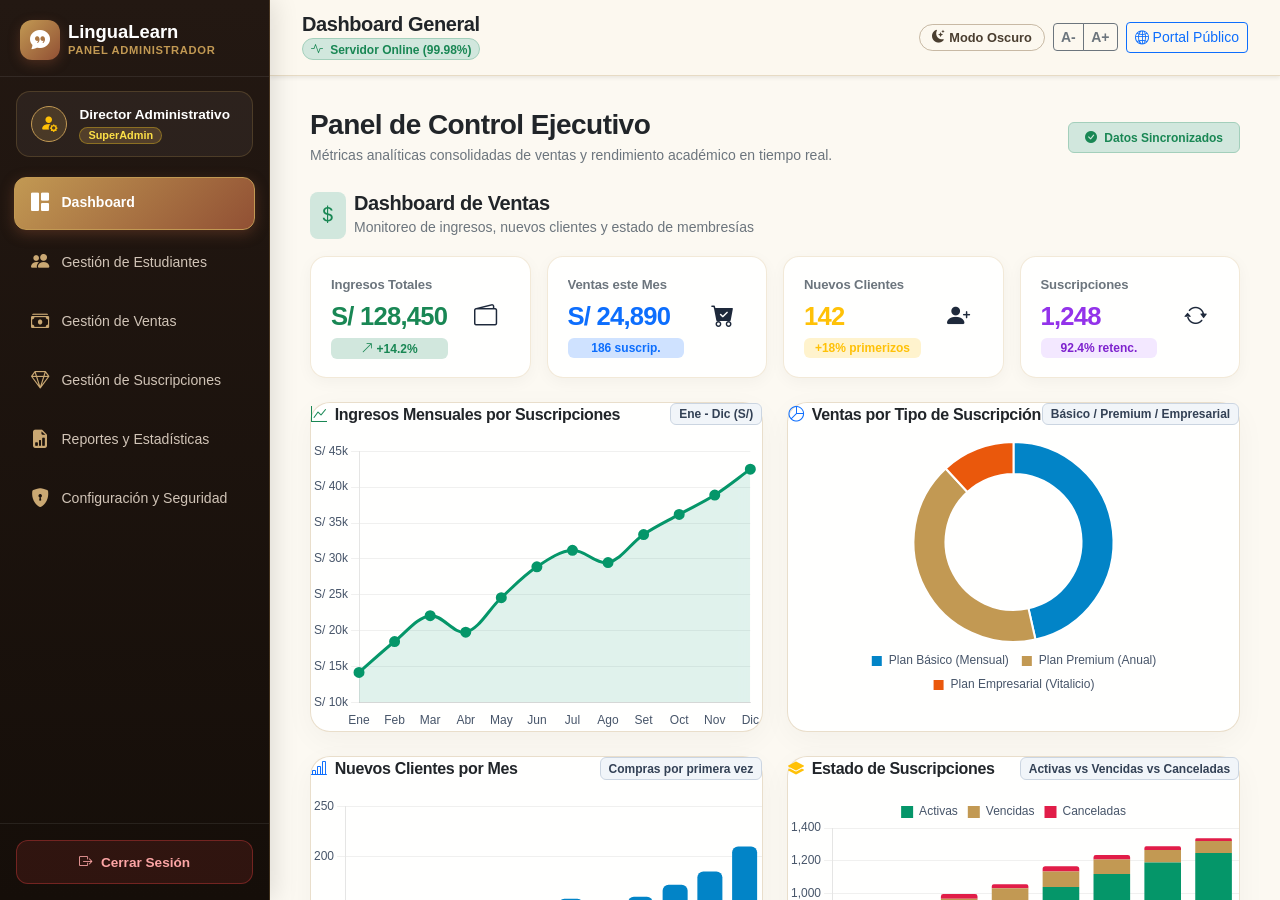
==== commit 6581700a: "fix(admin): adjust sidebar offcanvas width and backdrop, refine landscape metrics and responsive tab" ====
--- a/admin.html
+++ b/admin.html
@@ -531,7 +531,7 @@
 
       <!-- KPI Ingresos Acumulados (GRID ADAPTADO EN MÓVIL) -->
       <div class="row g-2 g-md-3 mb-4">
-        <div class="col-6 col-md-4">
+        <div class="col-6 col-lg-4">
           <div class="admin-kpi-card">
             <div class="admin-kpi-info">
               <span class="kpi-label text-secondary small fw-semibold">Ingresos Filtrados</span>
@@ -543,7 +543,7 @@
             </div>
           </div>
         </div>
-        <div class="col-6 col-md-4">
+        <div class="col-6 col-lg-4">
           <div class="admin-kpi-card">
             <div class="admin-kpi-info">
               <span class="kpi-label text-secondary small fw-semibold">Pasarela Top</span>
@@ -555,7 +555,7 @@
             </div>
           </div>
         </div>
-        <div class="col-12 col-md-4">
+        <div class="col-6 col-lg-4">
           <div class="admin-kpi-card">
             <div class="admin-kpi-info">
               <span class="kpi-label text-secondary small fw-semibold">Tasa de Aprobación</span>
@@ -644,12 +644,12 @@
 
       <!-- Tarjetas de Planes Existentes (Precios y Beneficios) -->
       <h3 class="h6 fw-bold text-dark text-uppercase letter-spacing-1 mb-3">Planes de Membresía Actuales</h3>
-      <div class="row" id="plans-cards-container">
+      <div class="row g-2 g-md-3 g-lg-4 mb-4" id="plans-cards-container">
         <!-- Generado dinámicamente -->
       </div>
 
       <!-- Monitoreo de Suscripciones Activas y Vencidas -->
-      <div class="admin-card-glass mt-4 p-4">
+      <div class="admin-card-glass mt-3 mt-md-4 p-3 p-md-4 shadow-sm">
         <div class="d-flex justify-content-between align-items-center flex-wrap gap-2 mb-3">
           <h3 class="h6 fw-bold text-dark mb-0"><i class="bi bi-clock-history text-primary me-2"></i>Monitoreo de Suscripciones y Renovaciones</h3>
           <span class="badge bg-light text-secondary border small">1,248 Activas • 72 Vencidas • 18 Canceladas</span>
@@ -723,10 +723,10 @@
         </button>
       </div>
 
-      <div class="row g-4">
+      <div class="row g-2 g-md-3 g-lg-4">
         <!-- Reporte 1: Ingresos Mensuales -->
-        <div class="col-lg-4 col-md-6">
-          <div class="admin-card-glass h-100 d-flex flex-column justify-content-between">
+        <div class="col-12 col-sm-6 col-lg-4">
+          <div class="admin-card-glass p-3 p-md-4 h-100 d-flex flex-column justify-content-between">
             <div>
               <div class="d-flex align-items-center gap-2 mb-2">
                 <div class="p-2 bg-success-subtle text-success rounded-3 fs-5"><i class="bi bi-cash-coin"></i></div>
@@ -746,8 +746,8 @@
         </div>
 
         <!-- Reporte 2: Ventas por Tipo de Suscripción -->
-        <div class="col-lg-4 col-md-6">
-          <div class="admin-card-glass h-100 d-flex flex-column justify-content-between">
+        <div class="col-12 col-sm-6 col-lg-4">
+          <div class="admin-card-glass p-3 p-md-4 h-100 d-flex flex-column justify-content-between">
             <div>
               <div class="d-flex align-items-center gap-2 mb-2">
                 <div class="p-2 bg-primary-subtle text-primary rounded-3 fs-5"><i class="bi bi-pie-chart-fill"></i></div>
@@ -767,8 +767,8 @@
         </div>
 
         <!-- Reporte 3: Distribución por Nivel de Idioma -->
-        <div class="col-lg-4 col-md-6">
-          <div class="admin-card-glass h-100 d-flex flex-column justify-content-between">
+        <div class="col-12 col-sm-6 col-lg-4">
+          <div class="admin-card-glass p-3 p-md-4 h-100 d-flex flex-column justify-content-between">
             <div>
               <div class="d-flex align-items-center gap-2 mb-2">
                 <div class="p-2 bg-warning-subtle text-warning rounded-3 fs-5"><i class="bi bi-mortarboard-fill"></i></div>
@@ -805,7 +805,7 @@
       </div>
 
       <!-- Cuentas de Administradores del Sistema -->
-      <div class="admin-card-glass p-4 mb-4">
+      <div class="admin-card-glass p-3 p-md-4 mb-4 shadow-sm">
         <h3 class="h6 fw-bold text-dark mb-3"><i class="bi bi-person-badge-fill text-primary me-2"></i>Cuentas de Administradores Registrados</h3>
         <div class="table-responsive">
           <table class="admin-table">
@@ -827,7 +827,7 @@
       </div>
 
       <!-- Matriz de Roles y Permisos (RBAC) -->
-      <div class="admin-card-glass p-4 mb-4">
+      <div class="admin-card-glass p-3 p-md-4 mb-4 shadow-sm">
         <div class="d-flex justify-content-between align-items-center flex-wrap gap-2 mb-3">
           <div>
             <h3 class="h6 fw-bold text-dark mb-1"><i class="bi bi-sliders text-warning me-2"></i>Matriz de Roles y Permisos (Control de Acceso RBAC)</h3>
@@ -888,7 +888,7 @@
       </div>
 
       <!-- Bitácora y Registro de Auditoría (Logs de Actividad) -->
-      <div class="admin-card-glass p-4">
+      <div class="admin-card-glass p-3 p-md-4 shadow-sm">
         <div class="d-flex justify-content-between align-items-center flex-wrap gap-2 mb-3">
           <div>
             <h3 class="h6 fw-bold text-dark mb-1"><i class="bi bi-clock-history text-secondary me-2"></i>Bitácora de Auditoría (Historial de Actividades)</h3>
@@ -1249,8 +1249,8 @@
             <button type="button" class="btn-close btn-close-white" data-bs-dismiss="modal" aria-label="Close"></button>
           </div>
         </div>
-        <div class="modal-body bg-secondary bg-opacity-10 p-3 p-md-4">
-          <div class="pdf-preview-sheet shadow mx-auto p-4 p-md-5" id="modal-pdf-body" style="max-width: 900px; min-height: 700px;">
+        <div class="modal-body bg-secondary bg-opacity-10 p-2 p-md-4 overflow-x-auto">
+          <div class="pdf-preview-sheet shadow mx-auto p-3 p-md-5" id="modal-pdf-body" style="max-width: 900px; min-height: 500px;">
             <!-- Contenido del reporte -->
           </div>
         </div>
--- a/css/admin.css
+++ b/css/admin.css
@@ -889,13 +889,16 @@
 /* ==========================================================================
    RESPONSIVIDAD MÓVIL Y MEDIA QUERIES (máx. 991px)
    ========================================================================== */
-@media (max-width: 991px) {
+@media (max-width: 991.98px) {
   .admin-sidebar {
     position: fixed;
     top: 0;
     left: 0;
     bottom: 0;
     width: 280px;
+    max-width: 80vw;
+    max-width: 80%;
+    min-width: 0 !important;
     height: 100vh;
     height: 100dvh;
     max-height: 100vh;
@@ -906,11 +909,15 @@
     overscroll-behavior-y: contain;
     z-index: 1060;
     transform: translateX(-100%);
-    box-shadow: 10px 0 35px rgba(0, 0, 0, 0.5);
+    transition: transform 0.3s cubic-bezier(0.16, 1, 0.3, 1), box-shadow 0.3s ease, visibility 0.3s;
+    box-shadow: none;
+    visibility: hidden;
   }
 
   .admin-sidebar.show {
     transform: translateX(0);
+    visibility: visible;
+    box-shadow: 10px 0 35px rgba(0, 0, 0, 0.65);
   }
 
   .sidebar-backdrop {
@@ -919,15 +926,26 @@
     left: 0;
     right: 0;
     bottom: 0;
-    background: rgba(0, 0, 0, 0.6);
-    backdrop-filter: blur(4px);
-    -webkit-backdrop-filter: blur(4px);
+    background: rgba(0, 0, 0, 0.65);
+    backdrop-filter: blur(5px);
+    -webkit-backdrop-filter: blur(5px);
     z-index: 1050;
-    display: none;
+    opacity: 0;
+    visibility: hidden;
+    pointer-events: none;
+    transition: opacity 0.3s cubic-bezier(0.16, 1, 0.3, 1), visibility 0.3s ease;
+    cursor: pointer;
   }
 
   .sidebar-backdrop.show {
-    display: block;
+    opacity: 1;
+    visibility: visible;
+    pointer-events: auto;
+  }
+
+  body.sidebar-open {
+    overflow: hidden !important;
+    touch-action: none;
   }
 
   .admin-topbar {
@@ -1147,18 +1165,21 @@
 }
 
 /* ==========================================================================
-   OPTIMIZACIÓN MÓVIL: GRID 2x2 PARA TARJETAS KPI Y TABLAS FLUIDAS
+   OPTIMIZACIÓN MÓVIL Y MODO HORIZONTAL (LANDSCAPE): GRID 2x2 COMPACTO
    ========================================================================== */
-@media (max-width: 575.98px) {
-  /* Tarjetas KPI en Grid Simétrico 2x2 */
+@media (max-width: 575.98px), 
+       (orientation: landscape) and (max-height: 650px),
+       (orientation: landscape) and (max-width: 991.98px) {
+  /* Tarjetas KPI en Grid Simétrico y Compacto */
   .admin-kpi-card {
-    padding: 0.8rem 0.7rem !important;
+    padding: 0.75rem 0.7rem !important;
     flex-direction: column !important;
     align-items: flex-start !important;
     justify-content: space-between !important;
-    min-height: 118px !important;
-    gap: 0.35rem !important;
+    min-height: 108px !important;
+    gap: 0.3rem !important;
     border-radius: 14px !important;
+    position: relative !important;
   }
 
   .admin-kpi-info {
@@ -1167,8 +1188,8 @@
 
   .admin-kpi-card .admin-kpi-icon {
     position: absolute !important;
-    top: 0.65rem !important;
-    right: 0.65rem !important;
+    top: 0.6rem !important;
+    right: 0.6rem !important;
     width: 32px !important;
     height: 32px !important;
     font-size: 0.95rem !important;
@@ -1184,7 +1205,7 @@
   .kpi-val,
   .admin-kpi-val {
     font-size: 1.25rem !important;
-    margin: 0.1rem 0 !important;
+    margin: 0.08rem 0 !important;
     letter-spacing: -0.02em !important;
   }
 
@@ -1228,9 +1249,12 @@
   background: rgba(194, 153, 83, 0.7);
 }
 
-@media (max-width: 767.98px) {
+/* Aplicar integridad de tablas tanto en móvil vertical como en modo horizontal landscape */
+@media (max-width: 991.98px), 
+       (orientation: landscape) and (max-height: 650px),
+       (orientation: landscape) and (max-width: 991.98px) {
   .admin-table {
-    min-width: 680px !important; /* Mantiene la integridad de columnas en móvil */
+    min-width: 720px !important; /* Preserva la legibilidad total de columnas sin cortes ni saltos */
   }
 
   .admin-table thead th {
@@ -1243,10 +1267,78 @@
     padding: 0.65rem 0.75rem !important;
     font-size: 0.82rem !important;
     vertical-align: middle !important;
+    white-space: nowrap !important;
   }
 
   .admin-table tbody td .btn-group {
     display: inline-flex !important;
     white-space: nowrap !important;
   }
-}
+
+  .admin-table tbody td .badge,
+  .admin-table tbody td .badge-plan {
+    white-space: nowrap !important;
+  }
+}
+
+/* ==========================================================================
+   OPTIMIZACIÓN EXCLUSIVA PARA MODO HORIZONTAL (LANDSCAPE) EN MÓVILES
+   ========================================================================== */
+@media (orientation: landscape) and (max-height: 650px),
+       (orientation: landscape) and (max-width: 991.98px) {
+  /* Reducir márgenes verticales excesivos para ganar altura útil */
+  .admin-topbar {
+    padding: 0.45rem 1rem !important;
+    min-height: 50px !important;
+  }
+
+  .admin-main-content {
+    padding: 0.75rem 1rem 2rem !important;
+  }
+
+  .admin-main-content h2.h4 {
+    font-size: 1.15rem !important;
+    margin-bottom: 0.2rem !important;
+  }
+
+  .admin-main-content p.text-secondary.small {
+    font-size: 0.78rem !important;
+  }
+
+  /* Tarjetas de reportes en horizontal */
+  #sec-reportes .admin-card-glass {
+    padding: 0.85rem !important;
+    border-radius: 14px !important;
+  }
+
+  #sec-reportes .admin-card-glass h3 {
+    font-size: 0.88rem !important;
+  }
+
+  #sec-reportes .admin-card-glass p {
+    font-size: 0.76rem !important;
+    margin-bottom: 0.5rem !important;
+    line-height: 1.35 !important;
+  }
+
+  #sec-reportes .admin-card-glass .bg-light {
+    padding: 0.45rem 0.6rem !important;
+    font-size: 0.72rem !important;
+    margin-bottom: 0.65rem !important;
+  }
+
+  #sec-reportes .admin-card-glass .btn-print-report {
+    padding: 0.35rem 0.6rem !important;
+    font-size: 0.8rem !important;
+  }
+
+  /* Sección Suscripciones en horizontal */
+  #sec-suscripciones .admin-card-glass {
+    padding: 0.85rem 1rem !important;
+  }
+
+  /* Gráficos en modo horizontal móvil */
+  .chart-container-box {
+    height: 200px !important;
+  }
+}
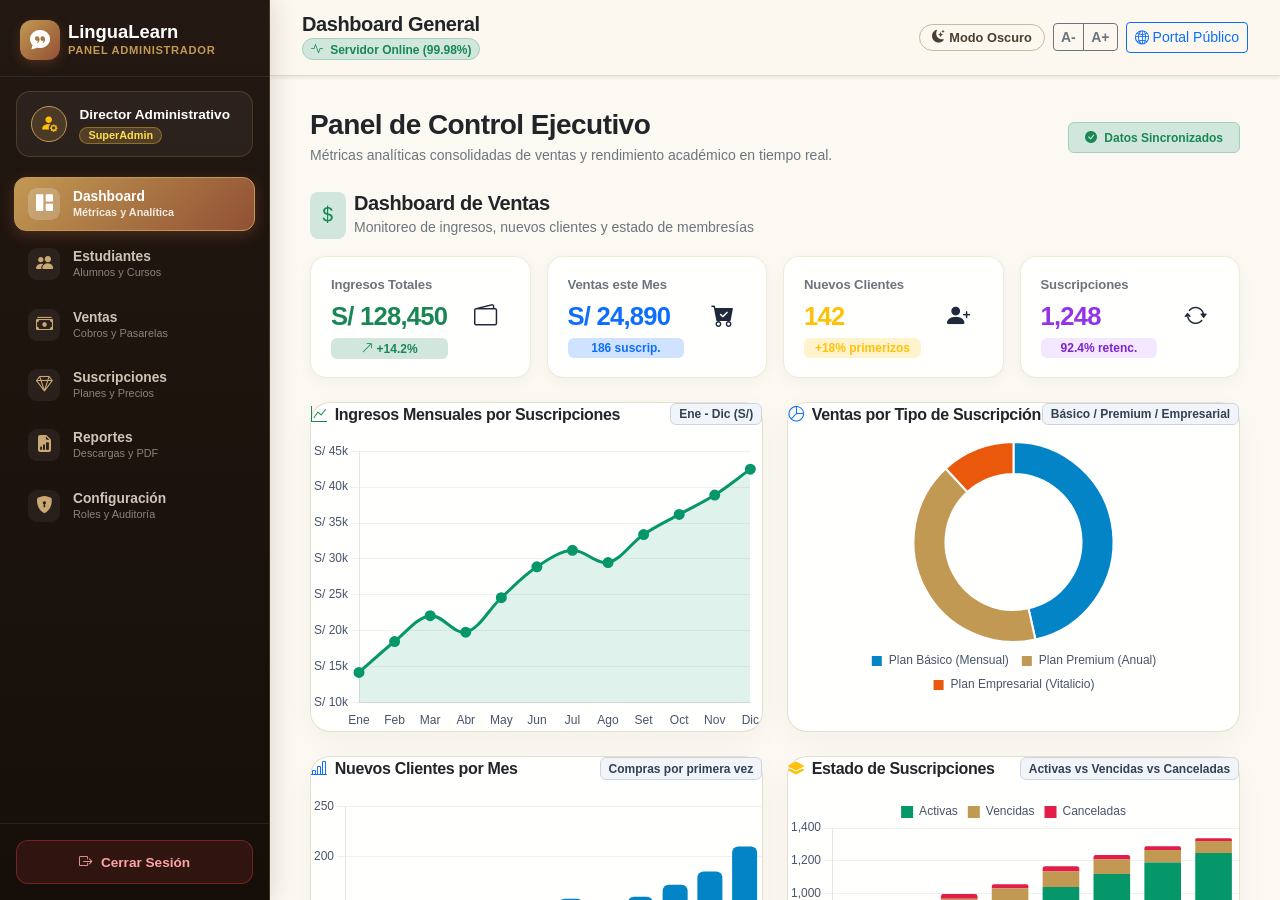
==== commit 5f06aa63: "feat(admin): transform mobile sidebar into full-screen quick-access control center modal" ====
--- a/admin.html
+++ b/admin.html
@@ -99,38 +99,68 @@
         <ul class="sidebar-menu">
           <li>
             <button type="button" class="sidebar-nav-btn active" data-target="sec-dashboard" aria-selected="true">
-              <i class="bi bi-grid-1x2-fill"></i>
-              <span>Dashboard</span>
+              <div class="nav-btn-icon-box icon-box-dashboard">
+                <i class="bi bi-grid-1x2-fill"></i>
+              </div>
+              <div class="nav-btn-text-box">
+                <span class="nav-btn-title">Dashboard</span>
+                <span class="nav-btn-desc">Métricas y Analítica</span>
+              </div>
             </button>
           </li>
           <li>
             <button type="button" class="sidebar-nav-btn" data-target="sec-estudiantes" aria-selected="false">
-              <i class="bi bi-people-fill"></i>
-              <span>Gestión de Estudiantes</span>
+              <div class="nav-btn-icon-box icon-box-students">
+                <i class="bi bi-people-fill"></i>
+              </div>
+              <div class="nav-btn-text-box">
+                <span class="nav-btn-title">Estudiantes</span>
+                <span class="nav-btn-desc">Alumnos y Cursos</span>
+              </div>
             </button>
           </li>
           <li>
             <button type="button" class="sidebar-nav-btn" data-target="sec-ventas" aria-selected="false">
-              <i class="bi bi-cash-stack"></i>
-              <span>Gestión de Ventas</span>
+              <div class="nav-btn-icon-box icon-box-sales">
+                <i class="bi bi-cash-stack"></i>
+              </div>
+              <div class="nav-btn-text-box">
+                <span class="nav-btn-title">Ventas</span>
+                <span class="nav-btn-desc">Cobros y Pasarelas</span>
+              </div>
             </button>
           </li>
           <li>
             <button type="button" class="sidebar-nav-btn" data-target="sec-suscripciones" aria-selected="false">
-              <i class="bi bi-gem"></i>
-              <span>Gestión de Suscripciones</span>
+              <div class="nav-btn-icon-box icon-box-subs">
+                <i class="bi bi-gem"></i>
+              </div>
+              <div class="nav-btn-text-box">
+                <span class="nav-btn-title">Suscripciones</span>
+                <span class="nav-btn-desc">Planes y Precios</span>
+              </div>
             </button>
           </li>
           <li>
             <button type="button" class="sidebar-nav-btn" data-target="sec-reportes" aria-selected="false">
-              <i class="bi bi-file-earmark-bar-graph-fill"></i>
-              <span>Reportes y Estadísticas</span>
+              <div class="nav-btn-icon-box icon-box-reports">
+                <i class="bi bi-file-earmark-bar-graph-fill"></i>
+              </div>
+              <div class="nav-btn-text-box">
+                <span class="nav-btn-title">Reportes</span>
+                <span class="nav-btn-desc">Descargas y PDF</span>
+              </div>
             </button>
           </li>
           <li>
             <button type="button" class="sidebar-nav-btn" data-target="sec-configuracion" aria-selected="false">
-              <i class="bi bi-shield-lock-fill"></i>
-              <span>Configuración y Seguridad</span>
+              <div class="nav-btn-icon-box icon-box-config">
+                <i class="bi bi-shield-lock-fill"></i>
+              </div>
+              <div class="nav-btn-text-box">
+                <span class="nav-btn-title">Configuración</span>
+                <span class="nav-btn-desc">Roles y Auditoría</span>
+              </div>
             </button>
           </li>
         </ul>
--- a/css/admin.css
+++ b/css/admin.css
@@ -209,7 +209,7 @@
   display: flex;
   align-items: center;
   gap: 0.8rem;
-  padding: 0.72rem 1rem;
+  padding: 0.65rem 0.85rem;
   border-radius: 12px;
   border: 1px solid transparent;
   background: transparent;
@@ -222,11 +222,37 @@
   user-select: none;
 }
 
-.sidebar-nav-btn i {
-  font-size: 1.15rem;
+.nav-btn-icon-box {
+  width: 32px;
+  height: 32px;
+  border-radius: 9px;
+  display: flex;
+  align-items: center;
+  justify-content: center;
+  font-size: 1.05rem;
+  flex-shrink: 0;
+  background: rgba(255, 255, 255, 0.06);
   color: #caa873;
-  transition: transform 0.2s ease, color 0.2s ease;
-  flex-shrink: 0;
+  transition: transform 0.2s ease, background 0.2s ease;
+}
+
+.nav-btn-text-box {
+  display: flex;
+  flex-direction: column;
+  min-width: 0;
+}
+
+.nav-btn-title {
+  font-size: 0.86rem;
+  font-weight: 600;
+  line-height: 1.2;
+}
+
+.nav-btn-desc {
+  font-size: 0.68rem;
+  color: #8c827a;
+  line-height: 1.1;
+  margin-top: 0.1rem;
 }
 
 .sidebar-nav-btn:hover {
@@ -236,9 +262,10 @@
   transform: translateX(3px);
 }
 
-.sidebar-nav-btn:hover i {
+.sidebar-nav-btn:hover .nav-btn-icon-box {
+  background: rgba(194, 153, 83, 0.25);
   color: #facc15;
-  transform: scale(1.1);
+  transform: scale(1.08);
 }
 
 .sidebar-nav-btn.active {
@@ -249,8 +276,13 @@
   box-shadow: 0 4px 14px rgba(145, 80, 52, 0.4);
 }
 
-.sidebar-nav-btn.active i {
+.sidebar-nav-btn.active .nav-btn-icon-box {
+  background: rgba(255, 255, 255, 0.2);
   color: #ffffff;
+}
+
+.sidebar-nav-btn.active .nav-btn-desc {
+  color: rgba(255, 255, 255, 0.85);
 }
 
 /* Pie del Menú Lateral */
@@ -890,57 +922,273 @@
    RESPONSIVIDAD MÓVIL Y MEDIA QUERIES (máx. 991px)
    ========================================================================== */
 @media (max-width: 991.98px) {
+  /* ==========================================================================
+     PANEL DE ACCESOS RÁPIDOS A PANTALLA COMPLETA (FULL-SCREEN CONTROL CENTER)
+     ========================================================================== */
   .admin-sidebar {
-    position: fixed;
-    top: 0;
-    left: 0;
-    bottom: 0;
-    width: 280px;
-    max-width: 80vw;
-    max-width: 80%;
-    min-width: 0 !important;
-    height: 100vh;
-    height: 100dvh;
-    max-height: 100vh;
-    max-height: 100dvh;
-    overflow-y: auto;
-    overflow-x: hidden;
-    -webkit-overflow-scrolling: touch;
-    overscroll-behavior-y: contain;
-    z-index: 1060;
-    transform: translateX(-100%);
-    transition: transform 0.3s cubic-bezier(0.16, 1, 0.3, 1), box-shadow 0.3s ease, visibility 0.3s;
-    box-shadow: none;
-    visibility: hidden;
+    position: fixed !important;
+    top: 0 !important;
+    left: 0 !important;
+    right: 0 !important;
+    bottom: 0 !important;
+    width: 100vw !important;
+    width: 100% !important;
+    max-width: 100vw !important;
+    min-width: 100vw !important;
+    height: 100vh !important;
+    height: 100dvh !important;
+    max-height: 100vh !important;
+    max-height: 100dvh !important;
+    background: radial-gradient(circle at 50% 15%, #2a1c14 0%, #100b07 100%) !important;
+    backdrop-filter: blur(28px) !important;
+    -webkit-backdrop-filter: blur(28px) !important;
+    z-index: 1080 !important;
+    display: flex !important;
+    flex-direction: column !important;
+    justify-content: space-between !important;
+    padding: 1.25rem 1.25rem 1.5rem !important;
+    overflow-y: auto !important;
+    overflow-x: hidden !important;
+    transform: translateY(-100%) !important;
+    opacity: 0 !important;
+    visibility: hidden !important;
+    transition: transform 0.35s cubic-bezier(0.16, 1, 0.3, 1), 
+                opacity 0.3s ease, 
+                visibility 0.35s !important;
+    border: none !important;
+    box-shadow: none !important;
   }
 
   .admin-sidebar.show {
-    transform: translateX(0);
-    visibility: visible;
-    box-shadow: 10px 0 35px rgba(0, 0, 0, 0.65);
+    transform: translateY(0) !important;
+    opacity: 1 !important;
+    visibility: visible !important;
+  }
+
+  /* Cabecera del Panel Completo */
+  .admin-sidebar .sidebar-brand {
+    padding: 0.25rem 0 1rem !important;
+    border-bottom: 1px solid rgba(194, 153, 83, 0.25) !important;
+    margin-bottom: 0.75rem !important;
+    display: flex !important;
+    align-items: center !important;
+    justify-content: space-between !important;
+  }
+
+  .admin-sidebar .sidebar-brand .brand-title {
+    font-size: 1.35rem !important;
+  }
+
+  .admin-sidebar .sidebar-brand .brand-subtitle {
+    font-size: 0.75rem !important;
+  }
+
+  /* Botón de Cierre "X" en Esquina Superior */
+  .sidebar-close-btn {
+    width: 44px !important;
+    height: 44px !important;
+    border-radius: 50% !important;
+    background: rgba(255, 255, 255, 0.08) !important;
+    border: 1.5px solid rgba(194, 153, 83, 0.35) !important;
+    color: #f5ede4 !important;
+    display: flex !important;
+    align-items: center !important;
+    justify-content: center !important;
+    font-size: 1.25rem !important;
+    transition: background 0.2s ease, transform 0.2s ease, color 0.2s ease !important;
+    flex-shrink: 0 !important;
+  }
+
+  .sidebar-close-btn:hover,
+  .sidebar-close-btn:active {
+    background: rgba(220, 38, 38, 0.25) !important;
+    border-color: rgba(239, 68, 68, 0.6) !important;
+    color: #fca5a5 !important;
+    transform: scale(1.08) !important;
+  }
+
+  /* Ficha de Administrador Compacta */
+  .admin-sidebar .sidebar-user-card {
+    margin-bottom: 0.85rem !important;
+    padding: 0.6rem 0.85rem !important;
+    background: rgba(255, 255, 255, 0.04) !important;
+    border: 1px solid rgba(194, 153, 83, 0.2) !important;
+    border-radius: 14px !important;
+  }
+
+  /* Contenedor de Navegación */
+  .admin-sidebar .sidebar-nav {
+    flex-grow: 1 !important;
+    display: flex !important;
+    flex-direction: column !important;
+    justify-content: center !important;
+    padding: 0.25rem 0 !important;
+    overflow: visible !important;
+  }
+
+  /* CUADRÍCULA DE OPCIONES (GRID 2 COLUMNAS EN VERTICAL) */
+  .admin-sidebar .sidebar-menu {
+    display: grid !important;
+    grid-template-columns: repeat(2, 1fr) !important;
+    gap: 0.75rem !important;
+    padding: 0 !important;
+    margin: 0 !important;
+    list-style: none !important;
+    width: 100% !important;
+  }
+
+  .admin-sidebar .sidebar-menu > li {
+    width: 100% !important;
+    margin: 0 !important;
+  }
+
+  /* Tarjeta de Botón de Acceso Rápido */
+  .admin-sidebar .sidebar-nav-btn {
+    width: 100% !important;
+    min-height: 98px !important;
+    padding: 0.85rem 0.65rem !important;
+    display: flex !important;
+    flex-direction: column !important;
+    align-items: center !important;
+    justify-content: center !important;
+    text-align: center !important;
+    background: rgba(255, 255, 255, 0.05) !important;
+    border: 1.5px solid rgba(194, 153, 83, 0.25) !important;
+    border-radius: 18px !important;
+    color: #f5ede4 !important;
+    text-decoration: none !important;
+    box-shadow: 0 4px 16px rgba(0, 0, 0, 0.15) !important;
+    transition: transform 0.15s ease, background 0.2s ease, border-color 0.2s ease, box-shadow 0.2s ease !important;
+    cursor: pointer !important;
+    touch-action: manipulation !important;
+  }
+
+  .admin-sidebar .sidebar-nav-btn:hover {
+    background: rgba(255, 255, 255, 0.09) !important;
+    border-color: rgba(194, 153, 83, 0.5) !important;
+    transform: translateY(-2px) !important;
+  }
+
+  .admin-sidebar .sidebar-nav-btn:active {
+    transform: scale(0.96) !important;
+  }
+
+  .admin-sidebar .sidebar-nav-btn.active {
+    background: linear-gradient(135deg, rgba(212, 175, 55, 0.22) 0%, rgba(194, 153, 83, 0.08) 100%) !important;
+    border-color: rgba(212, 175, 55, 0.8) !important;
+    box-shadow: 0 0 20px rgba(212, 175, 55, 0.3) !important;
+  }
+
+  /* Caja del Icono */
+  .nav-btn-icon-box {
+    width: 44px !important;
+    height: 44px !important;
+    border-radius: 12px !important;
+    display: flex !important;
+    align-items: center !important;
+    justify-content: center !important;
+    font-size: 1.35rem !important;
+    margin-bottom: 0.35rem !important;
+    transition: transform 0.2s ease !important;
+  }
+
+  .icon-box-dashboard {
+    background: rgba(59, 130, 246, 0.2) !important;
+    color: #60a5fa !important;
+    border: 1px solid rgba(59, 130, 246, 0.35) !important;
+  }
+
+  .icon-box-students {
+    background: rgba(16, 185, 129, 0.2) !important;
+    color: #34d399 !important;
+    border: 1px solid rgba(16, 185, 129, 0.35) !important;
+  }
+
+  .icon-box-sales {
+    background: rgba(245, 158, 11, 0.2) !important;
+    color: #fbbf24 !important;
+    border: 1px solid rgba(245, 158, 11, 0.35) !important;
+  }
+
+  .icon-box-subs {
+    background: rgba(147, 51, 234, 0.2) !important;
+    color: #c084fc !important;
+    border: 1px solid rgba(147, 51, 234, 0.35) !important;
+  }
+
+  .icon-box-reports {
+    background: rgba(239, 68, 68, 0.2) !important;
+    color: #f87171 !important;
+    border: 1px solid rgba(239, 68, 68, 0.35) !important;
+  }
+
+  .icon-box-config {
+    background: rgba(14, 165, 233, 0.2) !important;
+    color: #38bdf8 !important;
+    border: 1px solid rgba(14, 165, 233, 0.35) !important;
+  }
+
+  .admin-sidebar .sidebar-nav-btn.active .nav-btn-icon-box {
+    transform: scale(1.1) !important;
+  }
+
+  /* Textos de la Tarjeta */
+  .nav-btn-text-box {
+    display: flex !important;
+    flex-direction: column !important;
+    align-items: center !important;
+    justify-content: center !important;
+  }
+
+  .nav-btn-title {
+    font-size: 0.88rem !important;
+    font-weight: 700 !important;
+    color: #f8fafc !important;
+    line-height: 1.2 !important;
+  }
+
+  .admin-sidebar .sidebar-nav-btn.active .nav-btn-title {
+    color: #fbbf24 !important;
+  }
+
+  .nav-btn-desc {
+    font-size: 0.68rem !important;
+    font-weight: 500 !important;
+    color: #94a3b8 !important;
+    margin-top: 0.15rem !important;
+    white-space: nowrap !important;
+  }
+
+  /* Pie del Panel: Cerrar Sesión Destacado */
+  .admin-sidebar .sidebar-footer {
+    padding-top: 0.85rem !important;
+    border-top: 1px solid rgba(194, 153, 83, 0.25) !important;
+    margin-top: 0.75rem !important;
+  }
+
+  .admin-sidebar .btn-sidebar-logout {
+    width: 100% !important;
+    min-height: 48px !important;
+    border-radius: 14px !important;
+    background: rgba(220, 38, 38, 0.15) !important;
+    border: 1.5px solid rgba(239, 68, 68, 0.35) !important;
+    color: #fca5a5 !important;
+    font-weight: 700 !important;
+    font-size: 0.92rem !important;
+    display: flex !important;
+    align-items: center !important;
+    justify-content: center !important;
+    gap: 0.5rem !important;
+    transition: background 0.2s, transform 0.15s !important;
+  }
+
+  .admin-sidebar .btn-sidebar-logout:active {
+    background: rgba(220, 38, 38, 0.3) !important;
+    transform: scale(0.98) !important;
   }
 
   .sidebar-backdrop {
-    position: fixed;
-    top: 0;
-    left: 0;
-    right: 0;
-    bottom: 0;
-    background: rgba(0, 0, 0, 0.65);
-    backdrop-filter: blur(5px);
-    -webkit-backdrop-filter: blur(5px);
-    z-index: 1050;
-    opacity: 0;
-    visibility: hidden;
-    pointer-events: none;
-    transition: opacity 0.3s cubic-bezier(0.16, 1, 0.3, 1), visibility 0.3s ease;
-    cursor: pointer;
-  }
-
-  .sidebar-backdrop.show {
-    opacity: 1;
-    visibility: visible;
-    pointer-events: auto;
+    display: none !important;
   }
 
   body.sidebar-open {
@@ -962,6 +1210,81 @@
 
   .admin-kpi-val {
     font-size: 1.45rem;
+  }
+}
+
+/* ==========================================================================
+   ADAPTACIÓN HORIZONTAL (LANDSCAPE) DEL PANEL DE PANTALLA COMPLETA
+   ========================================================================== */
+@media (max-width: 991.98px) and (orientation: landscape),
+       (orientation: landscape) and (max-height: 600px) {
+  .admin-sidebar {
+    padding: 0.75rem 1rem 0.85rem !important;
+  }
+
+  .admin-sidebar .sidebar-brand {
+    padding: 0 0 0.4rem !important;
+    margin-bottom: 0.4rem !important;
+  }
+
+  .admin-sidebar .sidebar-brand .brand-title {
+    font-size: 1.15rem !important;
+  }
+
+  .sidebar-close-btn {
+    width: 38px !important;
+    height: 38px !important;
+    font-size: 1.1rem !important;
+  }
+
+  .admin-sidebar .sidebar-user-card {
+    display: none !important; /* Oculta ficha en horizontal para maximizar espacio de los 6 botones */
+  }
+
+  /* En horizontal: Grid de 3 columnas simétricas (2 filas de 3 botones) */
+  .admin-sidebar .sidebar-menu {
+    grid-template-columns: repeat(3, 1fr) !important;
+    gap: 0.5rem !important;
+  }
+
+  .admin-sidebar .sidebar-nav-btn {
+    min-height: 72px !important;
+    padding: 0.45rem 0.5rem !important;
+    flex-direction: row !important;
+    gap: 0.65rem !important;
+    justify-content: flex-start !important;
+    text-align: left !important;
+  }
+
+  .nav-btn-icon-box {
+    width: 36px !important;
+    height: 36px !important;
+    font-size: 1.15rem !important;
+    margin-bottom: 0 !important;
+    flex-shrink: 0 !important;
+  }
+
+  .nav-btn-text-box {
+    align-items: flex-start !important;
+  }
+
+  .nav-btn-title {
+    font-size: 0.82rem !important;
+  }
+
+  .nav-btn-desc {
+    font-size: 0.64rem !important;
+    margin-top: 0 !important;
+  }
+
+  .admin-sidebar .sidebar-footer {
+    padding-top: 0.5rem !important;
+    margin-top: 0.4rem !important;
+  }
+
+  .admin-sidebar .btn-sidebar-logout {
+    min-height: 40px !important;
+    font-size: 0.84rem !important;
   }
 }
 
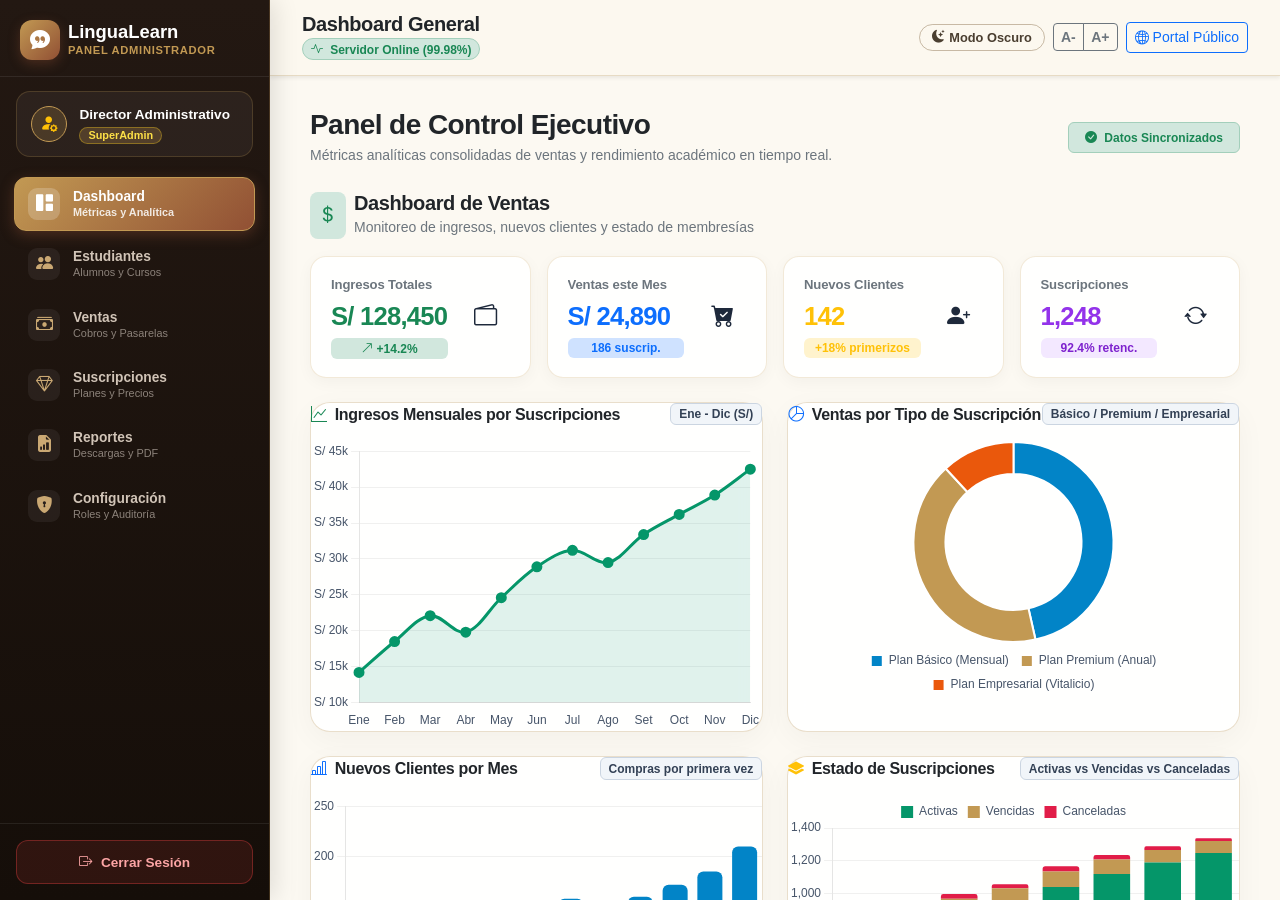
==== commit 322a2ff1: "feat(admin): add mobile-friendly horizontal filter pills and instant search for students and sales" ====
--- a/admin.html
+++ b/admin.html
@@ -494,18 +494,21 @@
         </button>
       </div>
 
-      <!-- Barra de Filtros y Búsqueda -->
+      <!-- Barra de Filtros y Búsqueda Instantánea con Píldoras Horizontales (Mobile-Friendly) -->
       <div class="admin-card-glass p-3 mb-4">
-        <div class="row g-2 align-items-center">
-          <div class="col-md-5">
-            <div class="input-group">
+        <div class="row g-2 align-items-center mb-3">
+          <div class="col-12 col-md-6">
+            <div class="input-group admin-search-group shadow-xs">
               <span class="input-group-text bg-white border-end-0"><i class="bi bi-search text-secondary"></i></span>
-              <input type="text" id="input-search-student" class="form-control border-start-0" placeholder="Buscar por nombre, correo o código...">
-            </div>
-          </div>
-          <div class="col-md-4">
+              <input type="text" id="input-search-student" class="form-control border-start-0 border-end-0 ps-1" placeholder="Buscar por nombre, correo o código..." autocomplete="off">
+              <button class="btn btn-outline-secondary border-start-0 d-none" type="button" id="btn-clear-search-student" title="Limpiar búsqueda">
+                <i class="bi bi-x-circle-fill"></i>
+              </button>
+            </div>
+          </div>
+          <div class="col-7 col-md-3">
             <div class="d-flex align-items-center gap-2">
-              <label for="select-filter-level" class="small fw-semibold text-secondary text-nowrap">Nivel:</label>
+              <label for="select-filter-level" class="small fw-semibold text-secondary text-nowrap mb-0">Nivel:</label>
               <select id="select-filter-level" class="form-select form-select-sm">
                 <option value="all">Todos los Niveles</option>
                 <option value="A1">A1 - Inicial</option>
@@ -517,8 +520,34 @@
               </select>
             </div>
           </div>
-          <div class="col-md-3 text-md-end">
-            <span class="badge bg-light text-secondary border py-2 px-3 small" id="students-count-badge">Cargando...</span>
+          <div class="col-5 col-md-3 text-end">
+            <span class="badge bg-light text-secondary border py-2 px-2 px-md-3 small w-100 text-truncate" id="students-count-badge">Cargando...</span>
+          </div>
+        </div>
+
+        <!-- BLOQUE DE BOTONES DE FILTROS RÁPIDOS EN PÍLDORAS CON SCROLL HORIZONTAL -->
+        <div class="filter-pills-wrapper">
+          <div class="filter-pills-scroll" id="students-status-pills" role="tablist" aria-label="Filtros rápidos por estado del estudiante">
+            <button type="button" class="btn filter-pill-btn active" data-filter-status="all">
+              <i class="bi bi-collection-fill"></i>
+              <span>Todos</span>
+              <span class="filter-pill-badge" id="count-pill-all">10</span>
+            </button>
+            <button type="button" class="btn filter-pill-btn pill-status-active" data-filter-status="Activo">
+              <i class="bi bi-check-circle-fill"></i>
+              <span>Activos</span>
+              <span class="filter-pill-badge" id="count-pill-active">7</span>
+            </button>
+            <button type="button" class="btn filter-pill-btn pill-status-pending" data-filter-status="Alerta">
+              <i class="bi bi-exclamation-triangle-fill"></i>
+              <span>Pendientes</span>
+              <span class="filter-pill-badge" id="count-pill-pending">2</span>
+            </button>
+            <button type="button" class="btn filter-pill-btn pill-status-expired" data-filter-status="Inactivo">
+              <i class="bi bi-x-circle-fill"></i>
+              <span>Vencidos</span>
+              <span class="filter-pill-badge" id="count-pill-expired">1</span>
+            </button>
           </div>
         </div>
       </div>
@@ -599,37 +628,59 @@
         </div>
       </div>
 
-      <!-- Filtros de Pasarela y Estado -->
+      <!-- Barra de Búsqueda Instantánea y Filtros Rápidos de Ventas (Mobile-Friendly) -->
       <div class="admin-card-glass p-3 mb-4">
-        <div class="row g-2 align-items-center">
-          <div class="col-md-4">
-            <label for="select-filter-gateway" class="small fw-semibold text-secondary">Pasarela de Pago:</label>
-            <select id="select-filter-gateway" class="form-select form-select-sm">
-              <option value="all">Todas las Pasarelas</option>
-              <option value="Yape">Yape</option>
-              <option value="Plin">Plin</option>
-              <option value="Tarjeta">Tarjetas (Visa / Mastercard)</option>
-              <option value="PayPal">PayPal</option>
-              <option value="Transferencia">Transferencia Bancaria</option>
-            </select>
-          </div>
-          <div class="col-md-4">
-            <label for="select-filter-sale-status" class="small fw-semibold text-secondary">Estado de Transacción:</label>
-            <select id="select-filter-sale-status" class="form-select form-select-sm">
-              <option value="all">Todos los Estados</option>
-              <option value="completado">Completado</option>
-              <option value="pendiente">Pendiente</option>
-              <option value="reembolsado">Reembolsado</option>
-            </select>
-          </div>
-          <div class="col-md-4">
-            <label class="small fw-semibold text-secondary">Periodo:</label>
-            <select class="form-select form-select-sm">
-              <option>Todo el Historial</option>
-              <option>Este Mes (Febrero 2024)</option>
-              <option>Últimos 7 Días</option>
-              <option>Hoy</option>
-            </select>
+        <div class="row g-2 align-items-center mb-3">
+          <div class="col-12 col-md-5">
+            <div class="input-group admin-search-group shadow-xs">
+              <span class="input-group-text bg-white border-end-0"><i class="bi bi-search text-secondary"></i></span>
+              <input type="text" id="input-search-sales" class="form-control border-start-0 border-end-0 ps-1" placeholder="Buscar por TRX, estudiante, plan..." autocomplete="off">
+              <button class="btn btn-outline-secondary border-start-0 d-none" type="button" id="btn-clear-search-sales" title="Limpiar búsqueda">
+                <i class="bi bi-x-circle-fill"></i>
+              </button>
+            </div>
+          </div>
+          <div class="col-6 col-md-3">
+            <div class="d-flex align-items-center gap-2">
+              <label for="select-filter-gateway" class="small fw-semibold text-secondary text-nowrap mb-0">Pasarela:</label>
+              <select id="select-filter-gateway" class="form-select form-select-sm">
+                <option value="all">Todas las Pasarelas</option>
+                <option value="Yape">Yape</option>
+                <option value="Plin">Plin</option>
+                <option value="Tarjeta">Tarjetas (Visa / Mastercard)</option>
+                <option value="PayPal">PayPal</option>
+                <option value="Transferencia">Transferencia Bancaria</option>
+              </select>
+            </div>
+          </div>
+          <div class="col-6 col-md-4 text-end">
+            <span class="badge bg-light text-secondary border py-2 px-3 small w-100 text-truncate" id="sales-count-badge">Cargando...</span>
+          </div>
+        </div>
+
+        <!-- BLOQUE DE BOTONES DE FILTROS RÁPIDOS EN PÍLDORAS CON SCROLL HORIZONTAL (VENTAS) -->
+        <div class="filter-pills-wrapper">
+          <div class="filter-pills-scroll" id="sales-status-pills" role="tablist" aria-label="Filtros rápidos por estado de venta">
+            <button type="button" class="btn filter-pill-btn active" data-sale-status="all">
+              <i class="bi bi-collection-fill"></i>
+              <span>Todos</span>
+              <span class="filter-pill-badge" id="sales-pill-count-all">10</span>
+            </button>
+            <button type="button" class="btn filter-pill-btn pill-status-active" data-sale-status="Aprobado">
+              <i class="bi bi-check-circle-fill"></i>
+              <span>Activos</span>
+              <span class="filter-pill-badge" id="sales-pill-count-active">8</span>
+            </button>
+            <button type="button" class="btn filter-pill-btn pill-status-pending" data-sale-status="Pendiente">
+              <i class="bi bi-clock-history"></i>
+              <span>Pendientes</span>
+              <span class="filter-pill-badge" id="sales-pill-count-pending">1</span>
+            </button>
+            <button type="button" class="btn filter-pill-btn pill-status-expired" data-sale-status="Reembolsado">
+              <i class="bi bi-arrow-counterclockwise"></i>
+              <span>Vencidos</span>
+              <span class="filter-pill-badge" id="sales-pill-count-expired">1</span>
+            </button>
           </div>
         </div>
       </div>
--- a/css/styles.css
+++ b/css/styles.css
@@ -5493,7 +5493,7 @@
   color: #ffffff !important;
 }
 
-/* 2. Pantallas de Escritorio y Monitores Grandes (>= 992px y altura > 600px): Navegación horizontal completa */
+/* 2. Pantallas de Escritorio y Monitores Grandes (>= 992px y altura > 600px): Navegación horizontal limpia */
 @media (min-width: 992px) and (min-height: 601px) {
   .hamburger-nav-btn {
     display: none !important;
@@ -5502,23 +5502,69 @@
     display: flex !important;
     flex-basis: auto !important;
     width: auto !important;
+    position: static !important;
+    background: transparent !important;
+    box-shadow: none !important;
+    padding: 0 !important;
+    overflow: visible !important;
   }
   .main-navbar .navbar-nav {
     display: flex !important;
     flex-direction: row !important;
+    gap: 0.25rem !important;
+    align-items: center !important;
+    width: auto !important;
+    margin: 0 !important;
+    padding: 0 !important;
+  }
+  .main-navbar .navbar-nav .nav-item {
+    width: auto !important;
+  }
+  .navbar-mobile-header,
+  .navbar-mobile-user-card,
+  .navbar-mobile-footer {
+    display: none !important;
+  }
+  .nav-link-icon-box {
+    display: none !important;
+  }
+  .nav-link-desc {
+    display: none !important;
+  }
+  .nav-link-text-box {
+    display: inline !important;
+  }
+  .nav-link-title {
+    font-size: inherit !important;
+    font-weight: inherit !important;
+    color: inherit !important;
+    line-height: inherit !important;
+    display: inline !important;
   }
 }
 
 /* 3. Dispositivos Móviles y Celulares en Horizontal (Landscape Anti-Overlap):
-   Activa el menú colapsable (hamburguesa) en celulares horizontales (< 992px o altura reducida <= 600px) */
+   Activa el panel de control a pantalla completa en celulares y tablets (< 992px o altura reducida <= 600px) */
 @media (max-width: 991.98px), ((orientation: landscape) and (max-height: 600px)) {
-  /* Mostrar el botón hamburguesa */
+  /* Mostrar el botón hamburguesa táctil */
   .hamburger-nav-btn {
     display: inline-flex !important;
+    align-items: center !important;
+    justify-content: center !important;
+    width: 44px !important;
+    height: 44px !important;
+    border-radius: 12px !important;
+    background: rgba(255, 255, 255, 0.08) !important;
+    border: 1px solid rgba(215, 195, 160, 0.4) !important;
+    color: var(--primary) !important;
+    transition: all 0.2s ease !important;
+    cursor: pointer !important;
+    z-index: 1065 !important;
   }
 
   .main-navbar {
     padding: 0.55rem 0 !important;
+    z-index: 1060 !important;
   }
 
   .main-navbar .navbar {
@@ -5545,12 +5591,12 @@
     font-size: 1.25rem !important;
   }
 
-  /* Ocultar botones superiores por defecto en celulares */
+  /* Ocultar botones superiores por defecto en celulares cuando el menú esté cerrado */
   .main-navbar #navbarContent.collapse:not(.show):not(.is-open) {
     display: none !important;
   }
 
-  /* 1. Bloqueo estricto del scroll del fondo (body) al abrir el menú móvil */
+  /* Bloqueo estricto del scroll del fondo (body) al abrir el menú móvil */
   body.mobile-menu-open {
     overflow: hidden !important;
     height: 100vh !important;
@@ -5559,33 +5605,29 @@
     overscroll-behavior: none !important;
   }
 
-  /* 2. Barra de navegación con z-index superior */
-  .main-navbar {
-    z-index: 1060 !important;
-  }
-
-  /* 3. Panel flotante / modal superpuesto fijo (Offcanvas overlay) */
+  /* PANEL DE CONTROL EN PANTALLA COMPLETA (FULL-SCREEN MODAL OVERLAY) */
   .main-navbar #navbarContent.collapse.show,
   .main-navbar #navbarContent.collapse.is-open {
     position: fixed !important;
-    top: 56px !important;
-    left: 12px !important;
-    right: 12px !important;
-    width: auto !important;
-    max-height: 80vh !important;
-    max-height: 80dvh !important;
-    max-height: calc(100vh - 80px) !important;
-    max-height: calc(100dvh - 80px) !important;
+    inset: 0 !important;
+    top: 0 !important;
+    left: 0 !important;
+    right: 0 !important;
+    bottom: 0 !important;
+    width: 100vw !important;
+    width: 100dvw !important;
+    height: 100vh !important;
+    height: 100dvh !important;
+    max-height: 100vh !important;
+    max-height: 100dvh !important;
     margin: 0 !important;
-    padding: 1.15rem 1rem 2rem !important;
-    padding-bottom: max(2rem, env(safe-area-inset-bottom, 24px)) !important;
-    border-radius: 22px !important;
-    background: rgba(254, 250, 242, 0.98) !important;
-    backdrop-filter: blur(24px) !important;
-    -webkit-backdrop-filter: blur(24px) !important;
-    border: 1.5px solid rgba(215, 195, 160, 0.75) !important;
-    /* Efecto Backdrop nativo mediante sombra masiva: oscurece y bloquea el fondo */
-    box-shadow: 0 24px 60px rgba(44, 30, 16, 0.3), 0 0 0 100vmax rgba(0, 0, 0, 0.55) !important;
+    padding: 1.15rem 1.25rem calc(2.25rem + env(safe-area-inset-bottom, 20px)) !important;
+    border-radius: 0 !important;
+    background: radial-gradient(circle at 50% 12%, rgba(254, 250, 244, 0.99) 0%, rgba(245, 237, 224, 0.99) 100%) !important;
+    backdrop-filter: blur(28px) !important;
+    -webkit-backdrop-filter: blur(28px) !important;
+    border: none !important;
+    box-shadow: none !important;
     display: flex !important;
     flex-direction: column !important;
     overflow-y: auto !important;
@@ -5593,171 +5635,591 @@
     -webkit-overflow-scrolling: touch !important;
     overscroll-behavior-y: contain !important;
     scrollbar-width: thin;
-    scrollbar-color: rgba(212, 175, 55, 0.4) transparent;
-    z-index: 1055 !important;
-    animation: navbarModalSlideDown 0.25s cubic-bezier(0.16, 1, 0.3, 1) forwards !important;
-  }
-
-  @keyframes navbarModalSlideDown {
+    scrollbar-color: rgba(194, 153, 83, 0.45) transparent;
+    z-index: 1080 !important;
+    animation: navbarOverlayFadeIn 0.28s cubic-bezier(0.16, 1, 0.3, 1) forwards !important;
+  }
+
+  @keyframes navbarOverlayFadeIn {
     0% {
       opacity: 0;
-      transform: translateY(-12px) scale(0.98);
+      transform: scale(0.97) translateY(-8px);
     }
     100% {
       opacity: 1;
-      transform: translateY(0) scale(1);
+      transform: scale(1) translateY(0);
     }
   }
 
   body.dark-mode .main-navbar #navbarContent.collapse.show,
   body.dark-mode .main-navbar #navbarContent.collapse.is-open {
-    background: rgba(14, 22, 34, 0.98) !important;
-    border-color: rgba(212, 175, 55, 0.45) !important;
-    box-shadow: 0 24px 60px rgba(0, 0, 0, 0.75), 0 0 0 100vmax rgba(0, 0, 0, 0.68) !important;
-  }
-
-  /* Lista de navegación vertical con áreas táctiles amplias (mín. 48px) */
-  .main-navbar .navbar-nav {
+    background: radial-gradient(circle at 50% 15%, #182230 0%, #0c1219 100%) !important;
+    border: none !important;
+  }
+
+  /* 1. Cabecera del Overlay Móvil */
+  .navbar-mobile-header {
+    display: flex !important;
+    align-items: center !important;
+    justify-content: space-between !important;
+    padding-bottom: 0.85rem !important;
+    margin-bottom: 0.85rem !important;
+    border-bottom: 1px solid rgba(215, 195, 160, 0.45) !important;
+    width: 100% !important;
+    flex-shrink: 0 !important;
+  }
+
+  body.dark-mode .navbar-mobile-header {
+    border-bottom-color: rgba(212, 175, 55, 0.25) !important;
+  }
+
+  .navbar-mobile-brand {
+    display: flex !important;
+    align-items: center !important;
+    gap: 0.65rem !important;
+  }
+
+  .navbar-mobile-brand-icon {
+    width: 38px !important;
+    height: 38px !important;
+    border-radius: 10px !important;
+    background: linear-gradient(135deg, #0077ff 0%, #0050b3 100%) !important;
+    color: #ffffff !important;
+    display: flex !important;
+    align-items: center !important;
+    justify-content: center !important;
+    font-size: 1.15rem !important;
+    box-shadow: 0 4px 12px rgba(0, 119, 255, 0.25) !important;
+  }
+
+  body.dark-mode .navbar-mobile-brand-icon {
+    background: linear-gradient(135deg, #caa873 0%, #915034 100%) !important;
+    color: #120c08 !important;
+    box-shadow: 0 4px 12px rgba(202, 168, 115, 0.25) !important;
+  }
+
+  .navbar-mobile-brand-title {
+    font-size: 1.15rem !important;
+    font-weight: 800 !important;
+    color: #1b2e20 !important;
+    display: block !important;
+    line-height: 1.2 !important;
+  }
+
+  body.dark-mode .navbar-mobile-brand-title {
+    color: #f7dfa5 !important;
+  }
+
+  .navbar-mobile-brand-subtitle {
+    font-size: 0.72rem !important;
+    font-weight: 500 !important;
+    color: #64748b !important;
+    display: block !important;
+  }
+
+  body.dark-mode .navbar-mobile-brand-subtitle {
+    color: #94a3b8 !important;
+  }
+
+  .navbar-mobile-close-btn {
+    width: 42px !important;
+    height: 42px !important;
+    border-radius: 12px !important;
+    border: 1px solid rgba(215, 195, 160, 0.5) !important;
+    background: rgba(0, 0, 0, 0.04) !important;
+    color: #1b2e20 !important;
+    display: flex !important;
+    align-items: center !important;
+    justify-content: center !important;
+    font-size: 1.1rem !important;
+    cursor: pointer !important;
+    transition: all 0.2s ease !important;
+    -webkit-tap-highlight-color: transparent !important;
+  }
+
+  .navbar-mobile-close-btn:active {
+    transform: scale(0.92) !important;
+    background: rgba(0, 0, 0, 0.08) !important;
+  }
+
+  body.dark-mode .navbar-mobile-close-btn {
+    border-color: rgba(212, 175, 55, 0.35) !important;
+    background: rgba(255, 255, 255, 0.08) !important;
+    color: #f7dfa5 !important;
+  }
+
+  body.dark-mode .navbar-mobile-close-btn:active {
+    background: rgba(255, 255, 255, 0.16) !important;
+  }
+
+  /* 2. Tarjeta de Usuario y Progreso de Sofía */
+  .navbar-mobile-user-card {
+    width: 100% !important;
+    display: flex !important;
+    align-items: center !important;
+    justify-content: space-between !important;
+    padding: 0.75rem 0.95rem !important;
+    margin-bottom: 0.95rem !important;
+    border-radius: 16px !important;
+    background: rgba(255, 255, 255, 0.75) !important;
+    border: 1px solid rgba(215, 195, 160, 0.6) !important;
+    box-shadow: 0 4px 14px rgba(44, 30, 16, 0.04) !important;
+    flex-shrink: 0 !important;
+  }
+
+  body.dark-mode .navbar-mobile-user-card {
+    background: rgba(255, 255, 255, 0.05) !important;
+    border-color: rgba(212, 175, 55, 0.25) !important;
+    box-shadow: 0 4px 16px rgba(0, 0, 0, 0.3) !important;
+  }
+
+  .mobile-user-avatar {
+    width: 44px !important;
+    height: 44px !important;
+    border-radius: 50% !important;
+    object-fit: cover !important;
+    border: 2px solid #0077ff !important;
+  }
+
+  body.dark-mode .mobile-user-avatar {
+    border-color: #d4af37 !important;
+  }
+
+  .mobile-user-online-dot {
+    position: absolute !important;
+    bottom: 1px !important;
+    right: 1px !important;
+    width: 11px !important;
+    height: 11px !important;
+    background: #10b981 !important;
+    border: 2px solid #ffffff !important;
+    border-radius: 50% !important;
+  }
+
+  body.dark-mode .mobile-user-online-dot {
+    border-color: #0b1118 !important;
+  }
+
+  .mobile-user-name {
+    font-size: 0.95rem !important;
+    font-weight: 700 !important;
+    color: #1b2e20 !important;
+    line-height: 1.2 !important;
+  }
+
+  body.dark-mode .mobile-user-name {
+    color: #f8fafc !important;
+  }
+
+  .mobile-user-info .user-level-badge {
+    font-size: 0.7rem !important;
+    margin-top: 0.2rem !important;
+    font-weight: 600 !important;
+  }
+
+  .mobile-user-stats {
+    display: flex !important;
+    gap: 0.4rem !important;
+    flex-wrap: wrap !important;
+    justify-content: flex-end !important;
+  }
+
+  .mobile-stat-chip {
+    display: inline-flex !important;
+    align-items: center !important;
+    gap: 0.3rem !important;
+    padding: 0.3rem 0.6rem !important;
+    border-radius: 10px !important;
+    font-size: 0.76rem !important;
+    font-weight: 700 !important;
+    background: rgba(0, 0, 0, 0.04) !important;
+    border: 1px solid rgba(215, 195, 160, 0.45) !important;
+    color: #2c1e10 !important;
+  }
+
+  body.dark-mode .mobile-stat-chip {
+    background: rgba(255, 255, 255, 0.08) !important;
+    border-color: rgba(212, 175, 55, 0.3) !important;
+    color: #f7dfa5 !important;
+  }
+
+  /* 3. Cuadrícula de Opciones (Cards Grid) en Móvil */
+  .main-navbar .navbar-nav.navbar-control-grid {
+    display: grid !important;
+    grid-template-columns: repeat(2, 1fr) !important;
+    gap: 0.65rem !important;
+    width: 100% !important;
+    margin: 0 !important;
+    padding: 0 !important;
+  }
+
+  .main-navbar .navbar-control-grid .nav-item {
+    width: 100% !important;
+    display: flex !important;
+  }
+
+  .main-navbar .navbar-control-grid .nav-link-custom,
+  .main-navbar .navbar-control-grid .nav-link-pro-special {
+    width: 100% !important;
+    min-height: 72px !important;
+    padding: 0.75rem 0.75rem !important;
+    border-radius: 16px !important;
+    background: rgba(255, 255, 255, 0.75) !important;
+    border: 1px solid rgba(215, 195, 160, 0.6) !important;
+    box-shadow: 0 4px 12px rgba(44, 30, 16, 0.04) !important;
     display: flex !important;
     flex-direction: column !important;
-    width: 100% !important;
-    gap: 0.45rem !important;
-    margin: 0 !important;
-    padding: 0 !important;
-  }
-
-  .main-navbar .navbar-nav .nav-item {
-    width: 100% !important;
-  }
-
-  .main-navbar .nav-link-custom {
-    display: flex !important;
     align-items: center !important;
-    justify-content: flex-start !important;
-    width: 100% !important;
-    min-height: 48px !important;
-    padding: 0.75rem 1.15rem !important;
-    font-size: 1rem !important;
-    font-weight: 600 !important;
-    border-radius: 14px !important;
-    color: #1e3324 !important;
-    background-color: transparent !important;
+    justify-content: center !important;
+    text-align: center !important;
+    gap: 0.35rem !important;
+    text-decoration: none !important;
+    cursor: pointer !important;
     touch-action: manipulation !important;
     -webkit-tap-highlight-color: transparent !important;
     transition: all 0.2s cubic-bezier(0.2, 0.8, 0.2, 1) !important;
-    text-decoration: none !important;
-    border: 1px solid transparent !important;
-  }
-
-  .main-navbar .nav-link-custom:hover,
-  .main-navbar .nav-link-custom:focus {
-    background-color: rgba(0, 98, 210, 0.08) !important;
-    color: #0062d2 !important;
-    transform: translateX(4px);
-  }
-
-  .main-navbar .nav-link-custom:active {
-    transform: scale(0.98);
-    background-color: rgba(0, 98, 210, 0.16) !important;
-  }
-
-  .main-navbar .nav-link-custom.active {
-    background-color: #0062d2 !important;
-    color: #ffffff !important;
-    box-shadow: 0 4px 14px rgba(0, 98, 210, 0.32) !important;
-    border-color: #0050b3 !important;
-  }
-
-  body.dark-mode .main-navbar .nav-link-custom {
-    color: #ede1cb !important;
-  }
-
-  body.dark-mode .main-navbar .nav-link-custom:hover,
-  body.dark-mode .main-navbar .nav-link-custom:focus {
-    background-color: rgba(212, 175, 55, 0.15) !important;
-    color: #ffd875 !important;
-  }
-
-  body.dark-mode .main-navbar .nav-link-custom.active {
-    background-color: #0077ff !important;
-    color: #ffffff !important;
-    box-shadow: 0 4px 16px rgba(0, 119, 255, 0.45) !important;
-  }
-
-  /* Sección de Estado de Usuario adaptada al menú vertical */
-  .main-navbar .header-user-status-bar {
-    width: 100% !important;
-    margin-top: 0.85rem !important;
-    padding-top: 0.85rem !important;
-    border-top: 1px solid rgba(215, 195, 160, 0.5) !important;
+  }
+
+  body.dark-mode .main-navbar .navbar-control-grid .nav-link-custom,
+  body.dark-mode .main-navbar .navbar-control-grid .nav-link-pro-special {
+    background: rgba(255, 255, 255, 0.05) !important;
+    border-color: rgba(255, 255, 255, 0.09) !important;
+    box-shadow: 0 4px 14px rgba(0, 0, 0, 0.3) !important;
+  }
+
+  .main-navbar .navbar-control-grid .nav-link-custom:active,
+  .main-navbar .navbar-control-grid .nav-link-pro-special:active {
+    transform: scale(0.96) !important;
+  }
+
+  .main-navbar .navbar-control-grid .nav-link-custom.active {
+    background: rgba(0, 119, 255, 0.09) !important;
+    border-color: #0077ff !important;
+    box-shadow: 0 6px 18px rgba(0, 119, 255, 0.22) !important;
+  }
+
+  body.dark-mode .main-navbar .navbar-control-grid .nav-link-custom.active {
+    background: rgba(0, 119, 255, 0.18) !important;
+    border-color: #38bdf8 !important;
+    box-shadow: 0 6px 20px rgba(56, 189, 248, 0.3) !important;
+  }
+
+  /* Icon Box */
+  .nav-link-icon-box {
+    width: 38px !important;
+    height: 38px !important;
+    border-radius: 11px !important;
     display: flex !important;
-    flex-wrap: wrap !important;
-    gap: 0.65rem !important;
-    align-items: center !important;
-    justify-content: space-between !important;
-    margin-left: 0 !important;
-  }
-
-  body.dark-mode .main-navbar .header-user-status-bar {
-    border-top-color: rgba(212, 175, 55, 0.3) !important;
-  }
-
-  .main-navbar .header-user-status-bar .header-stat-pill {
-    flex: 1 1 calc(50% - 0.4rem) !important;
-    min-height: 44px !important;
-    display: inline-flex !important;
     align-items: center !important;
     justify-content: center !important;
-    padding: 0.5rem 0.75rem !important;
-    border-radius: 12px !important;
-    font-size: 0.9rem !important;
-  }
-
-  .main-navbar .header-user-status-bar .header-profile-dropdown {
+    font-size: 1.25rem !important;
+    flex-shrink: 0 !important;
+    transition: transform 0.2s ease !important;
+  }
+
+  .main-navbar .navbar-control-grid .nav-link-custom.active .nav-link-icon-box {
+    transform: scale(1.1) !important;
+  }
+
+  .icon-box-test {
+    background: rgba(14, 165, 233, 0.15) !important;
+    color: #0284c7 !important;
+    border: 1px solid rgba(14, 165, 233, 0.3) !important;
+  }
+  body.dark-mode .icon-box-test {
+    background: rgba(14, 165, 233, 0.25) !important;
+    color: #38bdf8 !important;
+    border-color: rgba(56, 189, 248, 0.4) !important;
+  }
+
+  .icon-box-dashboard {
+    background: rgba(59, 130, 246, 0.15) !important;
+    color: #2563eb !important;
+    border: 1px solid rgba(59, 130, 246, 0.3) !important;
+  }
+  body.dark-mode .icon-box-dashboard {
+    background: rgba(59, 130, 246, 0.25) !important;
+    color: #60a5fa !important;
+    border-color: rgba(96, 165, 250, 0.4) !important;
+  }
+
+  .icon-box-lesson {
+    background: rgba(16, 185, 129, 0.15) !important;
+    color: #059669 !important;
+    border: 1px solid rgba(16, 185, 129, 0.3) !important;
+  }
+  body.dark-mode .icon-box-lesson {
+    background: rgba(16, 185, 129, 0.25) !important;
+    color: #34d399 !important;
+    border-color: rgba(52, 211, 153, 0.4) !important;
+  }
+
+  .icon-box-pronounce {
+    background: rgba(245, 158, 11, 0.15) !important;
+    color: #d97706 !important;
+    border: 1px solid rgba(245, 158, 11, 0.3) !important;
+  }
+  body.dark-mode .icon-box-pronounce {
+    background: rgba(245, 158, 11, 0.25) !important;
+    color: #fbbf24 !important;
+    border-color: rgba(251, 191, 36, 0.4) !important;
+  }
+
+  .icon-box-community {
+    background: rgba(147, 51, 234, 0.15) !important;
+    color: #7e22ce !important;
+    border: 1px solid rgba(147, 51, 234, 0.3) !important;
+  }
+  body.dark-mode .icon-box-community {
+    background: rgba(147, 51, 234, 0.25) !important;
+    color: #c084fc !important;
+    border-color: rgba(192, 132, 252, 0.4) !important;
+  }
+
+  .icon-box-subs {
+    background: rgba(212, 175, 55, 0.18) !important;
+    color: #a16207 !important;
+    border: 1px solid rgba(212, 175, 55, 0.35) !important;
+  }
+  body.dark-mode .icon-box-subs {
+    background: rgba(212, 175, 55, 0.25) !important;
+    color: #ffd700 !important;
+    border-color: rgba(255, 215, 0, 0.4) !important;
+  }
+
+  .icon-box-support {
+    background: rgba(239, 68, 68, 0.15) !important;
+    color: #dc2626 !important;
+    border: 1px solid rgba(239, 68, 68, 0.3) !important;
+  }
+  body.dark-mode .icon-box-support {
+    background: rgba(239, 68, 68, 0.25) !important;
+    color: #f87171 !important;
+    border-color: rgba(248, 113, 113, 0.4) !important;
+  }
+
+  .icon-box-profile {
+    background: rgba(20, 184, 166, 0.15) !important;
+    color: #0d9488 !important;
+    border: 1px solid rgba(20, 184, 166, 0.3) !important;
+  }
+  body.dark-mode .icon-box-profile {
+    background: rgba(20, 184, 166, 0.25) !important;
+    color: #2dd4bf !important;
+    border-color: rgba(45, 212, 191, 0.4) !important;
+  }
+
+  .icon-box-tickets {
+    background: rgba(99, 102, 241, 0.15) !important;
+    color: #4f46e5 !important;
+    border: 1px solid rgba(99, 102, 241, 0.3) !important;
+  }
+  body.dark-mode .icon-box-tickets {
+    background: rgba(99, 102, 241, 0.25) !important;
+    color: #a5b4fc !important;
+    border-color: rgba(165, 180, 252, 0.4) !important;
+  }
+
+  .icon-box-pro {
+    background: linear-gradient(135deg, rgba(212, 175, 55, 0.25), rgba(245, 158, 11, 0.25)) !important;
+    color: #b45309 !important;
+    border: 1px solid rgba(212, 175, 55, 0.4) !important;
+  }
+  body.dark-mode .icon-box-pro {
+    background: linear-gradient(135deg, rgba(212, 175, 55, 0.3), rgba(245, 158, 11, 0.3)) !important;
+    color: #ffd700 !important;
+    border-color: rgba(255, 215, 0, 0.5) !important;
+  }
+
+  /* Textos dentro de la tarjeta */
+  .nav-link-text-box {
+    display: flex !important;
+    flex-direction: column !important;
+    align-items: center !important;
+    justify-content: center !important;
+  }
+
+  .nav-link-title {
+    font-size: 0.86rem !important;
+    font-weight: 700 !important;
+    color: #1e3324 !important;
+    line-height: 1.2 !important;
+  }
+
+  body.dark-mode .nav-link-title {
+    color: #f8fafc !important;
+  }
+
+  .main-navbar .navbar-control-grid .nav-link-custom.active .nav-link-title {
+    color: #0077ff !important;
+  }
+
+  body.dark-mode .main-navbar .navbar-control-grid .nav-link-custom.active .nav-link-title {
+    color: #38bdf8 !important;
+  }
+
+  .nav-link-desc {
+    font-size: 0.67rem !important;
+    font-weight: 500 !important;
+    color: #64748b !important;
+    margin-top: 0.15rem !important;
+    white-space: nowrap !important;
+  }
+
+  body.dark-mode .nav-link-desc {
+    color: #94a3b8 !important;
+  }
+
+  /* 4. Pie del Overlay Móvil: Cerrar Sesión Destacado */
+  .navbar-mobile-footer {
+    margin-top: auto !important;
+    padding-top: 0.95rem !important;
+    border-top: 1px solid rgba(215, 195, 160, 0.45) !important;
     width: 100% !important;
-  }
-
-  .main-navbar .header-user-status-bar .header-profile-btn {
+    flex-shrink: 0 !important;
+  }
+
+  body.dark-mode .navbar-mobile-footer {
+    border-top-color: rgba(212, 175, 55, 0.25) !important;
+  }
+
+  .btn-navbar-logout {
     width: 100% !important;
     min-height: 48px !important;
-    padding: 0.65rem 1rem !important;
     border-radius: 14px !important;
-    background: rgba(0, 0, 0, 0.04) !important;
-    border: 1px solid rgba(215, 195, 160, 0.6) !important;
+    background: rgba(220, 38, 38, 0.1) !important;
+    border: 1.5px solid rgba(239, 68, 68, 0.35) !important;
+    color: #dc2626 !important;
+    font-weight: 700 !important;
+    font-size: 0.92rem !important;
     display: flex !important;
     align-items: center !important;
-    justify-content: space-between !important;
-  }
-
-  body.dark-mode .main-navbar .header-user-status-bar .header-profile-btn {
-    background: rgba(255, 255, 255, 0.06) !important;
-    border-color: rgba(212, 175, 55, 0.35) !important;
-    color: #ede1cb !important;
-  }
-
-  .main-navbar .header-user-status-bar .header-profile-dropdown .dropdown-menu {
-    position: static !important;
-    float: none !important;
+    justify-content: center !important;
+    gap: 0.5rem !important;
+    cursor: pointer !important;
+    touch-action: manipulation !important;
+    -webkit-tap-highlight-color: transparent !important;
+    transition: all 0.2s ease !important;
+  }
+
+  .btn-navbar-logout:active {
+    background: rgba(220, 38, 38, 0.22) !important;
+    transform: scale(0.98) !important;
+  }
+
+  body.dark-mode .btn-navbar-logout {
+    background: rgba(220, 38, 38, 0.18) !important;
+    color: #fca5a5 !important;
+    border-color: rgba(239, 68, 68, 0.4) !important;
+  }
+
+  body.dark-mode .btn-navbar-logout:active {
+    background: rgba(220, 38, 38, 0.32) !important;
+  }
+}
+
+/* ==========================================================================
+   ADAPTACIÓN HORIZONTAL (LANDSCAPE) DEL CONTROL CENTER DE ESTUDIANTE
+   ========================================================================== */
+@media (max-width: 991.98px) and (orientation: landscape),
+       (orientation: landscape) and (max-height: 600px) {
+  .main-navbar #navbarContent.collapse.show,
+  .main-navbar #navbarContent.collapse.is-open {
+    padding: 0.65rem 1.25rem calc(2.25rem + env(safe-area-inset-bottom, 20px)) !important;
+    justify-content: flex-start !important;
+  }
+
+  /* Cabecera pegajosa en horizontal */
+  .navbar-mobile-header {
+    position: sticky !important;
+    top: -0.65rem !important;
+    z-index: 30 !important;
+    background: rgba(254, 250, 244, 0.96) !important;
+    backdrop-filter: blur(16px) !important;
+    -webkit-backdrop-filter: blur(16px) !important;
+    padding: 0.35rem 0 !important;
+    margin-bottom: 0.45rem !important;
+  }
+
+  body.dark-mode .navbar-mobile-header {
+    background: rgba(14, 22, 34, 0.96) !important;
+  }
+
+  .navbar-mobile-brand-icon {
+    width: 32px !important;
+    height: 32px !important;
+    font-size: 1rem !important;
+  }
+
+  .navbar-mobile-brand-title {
+    font-size: 1.05rem !important;
+  }
+
+  .navbar-mobile-close-btn {
+    width: 36px !important;
+    height: 36px !important;
+    font-size: 1rem !important;
+  }
+
+  /* Ocultar tarjeta de usuario en horizontal para que las opciones tengan máxima altura */
+  .navbar-mobile-user-card {
+    display: none !important;
+  }
+
+  /* Cuadrícula en horizontal: 3 columnas simétricas (o 4 en >= 740px) */
+  .main-navbar .navbar-nav.navbar-control-grid {
+    grid-template-columns: repeat(3, 1fr) !important;
+    gap: 0.5rem !important;
+  }
+
+  @media (min-width: 740px) {
+    .main-navbar .navbar-nav.navbar-control-grid {
+      grid-template-columns: repeat(4, 1fr) !important;
+    }
+  }
+
+  .main-navbar .navbar-control-grid .nav-link-custom,
+  .main-navbar .navbar-control-grid .nav-link-pro-special {
+    min-height: 60px !important;
+    padding: 0.45rem 0.6rem !important;
+    flex-direction: row !important;
+    align-items: center !important;
+    justify-content: flex-start !important;
+    text-align: left !important;
+    gap: 0.6rem !important;
+    border-radius: 12px !important;
+  }
+
+  .nav-link-icon-box {
+    width: 34px !important;
+    height: 34px !important;
+    font-size: 1.1rem !important;
+  }
+
+  .nav-link-text-box {
+    align-items: flex-start !important;
+    text-align: left !important;
+  }
+
+  .nav-link-title {
+    font-size: 0.82rem !important;
+  }
+
+  .nav-link-desc {
+    font-size: 0.64rem !important;
+    margin-top: 0 !important;
+  }
+
+  .navbar-mobile-footer {
+    margin-top: 0.75rem !important;
+    padding-top: 0.65rem !important;
     width: 100% !important;
-    max-width: 100% !important;
-    transform: none !important;
-    margin-top: 0.5rem !important;
-
-    /* Límite de altura flexible y scroll vertical en modo vertical y horizontal */
-    max-height: 80vh !important;
-    max-height: 80dvh !important;
-    max-height: calc(100vh - 120px) !important;
-    max-height: calc(100dvh - 120px) !important;
-    overflow-y: auto !important;
-    overflow-x: hidden !important;
-    -webkit-overflow-scrolling: touch !important;
-    overscroll-behavior-y: contain !important;
-    padding-bottom: 2rem !important;
-    padding-bottom: max(2rem, env(safe-area-inset-bottom, 24px)) !important;
-
-    scrollbar-width: thin;
-    scrollbar-color: rgba(212, 175, 55, 0.45) transparent;
-    box-shadow: 0 8px 24px rgba(0, 0, 0, 0.12) !important;
+  }
+
+  .btn-navbar-logout {
+    min-height: 42px !important;
+    font-size: 0.86rem !important;
+    border-radius: 12px !important;
   }
 }
 
--- a/css/admin.css
+++ b/css/admin.css
@@ -945,10 +945,12 @@
     z-index: 1080 !important;
     display: flex !important;
     flex-direction: column !important;
-    justify-content: space-between !important;
-    padding: 1.25rem 1.25rem 1.5rem !important;
+    justify-content: flex-start !important;
+    padding: 1.25rem 1.25rem calc(2rem + env(safe-area-inset-bottom, 16px)) !important;
     overflow-y: auto !important;
     overflow-x: hidden !important;
+    -webkit-overflow-scrolling: touch !important;
+    overscroll-behavior-y: contain !important;
     transform: translateY(-100%) !important;
     opacity: 0 !important;
     visibility: hidden !important;
@@ -957,6 +959,8 @@
                 visibility 0.35s !important;
     border: none !important;
     box-shadow: none !important;
+    scrollbar-width: thin;
+    scrollbar-color: rgba(194, 153, 83, 0.45) transparent;
   }
 
   .admin-sidebar.show {
@@ -1163,7 +1167,7 @@
   .admin-sidebar .sidebar-footer {
     padding-top: 0.85rem !important;
     border-top: 1px solid rgba(194, 153, 83, 0.25) !important;
-    margin-top: 0.75rem !important;
+    margin-top: auto !important;
   }
 
   .admin-sidebar .btn-sidebar-logout {
@@ -1219,12 +1223,31 @@
 @media (max-width: 991.98px) and (orientation: landscape),
        (orientation: landscape) and (max-height: 600px) {
   .admin-sidebar {
-    padding: 0.75rem 1rem 0.85rem !important;
-  }
-
+    height: 100vh !important;
+    height: 100dvh !important;
+    max-height: 100vh !important;
+    max-height: 100dvh !important;
+    overflow-y: auto !important;
+    overflow-x: hidden !important;
+    -webkit-overflow-scrolling: touch !important;
+    overscroll-behavior-y: contain !important;
+    justify-content: flex-start !important;
+    padding: 0.75rem 1.25rem calc(2.25rem + env(safe-area-inset-bottom, 20px)) !important;
+    scrollbar-width: thin;
+    scrollbar-color: rgba(194, 153, 83, 0.45) transparent;
+  }
+
+  /* Cabecera pegajosa en la parte superior del scroll */
   .admin-sidebar .sidebar-brand {
-    padding: 0 0 0.4rem !important;
-    margin-bottom: 0.4rem !important;
+    position: sticky !important;
+    top: -0.75rem !important;
+    z-index: 30 !important;
+    background: rgba(18, 12, 8, 0.95) !important;
+    backdrop-filter: blur(16px) !important;
+    -webkit-backdrop-filter: blur(16px) !important;
+    padding: 0.4rem 0 !important;
+    margin-bottom: 0.5rem !important;
+    border-bottom: 1px solid rgba(194, 153, 83, 0.25) !important;
   }
 
   .admin-sidebar .sidebar-brand .brand-title {
@@ -1238,22 +1261,40 @@
   }
 
   .admin-sidebar .sidebar-user-card {
-    display: none !important; /* Oculta ficha en horizontal para maximizar espacio de los 6 botones */
-  }
-
-  /* En horizontal: Grid de 3 columnas simétricas (2 filas de 3 botones) */
+    display: none !important; /* Oculta ficha en horizontal para maximizar espacio vertical */
+  }
+
+  .admin-sidebar .sidebar-nav {
+    flex-grow: 0 !important;
+    width: 100% !important;
+    overflow: visible !important;
+    padding: 0 !important;
+  }
+
+  /* Cuadrícula fluida en horizontal: 3 columnas simétricas */
   .admin-sidebar .sidebar-menu {
+    display: grid !important;
     grid-template-columns: repeat(3, 1fr) !important;
-    gap: 0.5rem !important;
+    gap: 0.55rem !important;
+    width: 100% !important;
+    margin: 0 !important;
+  }
+
+  @media (max-width: 680px) {
+    .admin-sidebar .sidebar-menu {
+      grid-template-columns: repeat(2, 1fr) !important;
+    }
   }
 
   .admin-sidebar .sidebar-nav-btn {
-    min-height: 72px !important;
-    padding: 0.45rem 0.5rem !important;
+    min-height: 68px !important;
+    padding: 0.45rem 0.6rem !important;
     flex-direction: row !important;
+    align-items: center !important;
     gap: 0.65rem !important;
     justify-content: flex-start !important;
     text-align: left !important;
+    border-radius: 14px !important;
   }
 
   .nav-btn-icon-box {
@@ -1277,14 +1318,20 @@
     margin-top: 0 !important;
   }
 
+  /* Pie con margen superior y padding inferior generoso para que nunca se corte */
   .admin-sidebar .sidebar-footer {
-    padding-top: 0.5rem !important;
-    margin-top: 0.4rem !important;
+    padding-top: 0.75rem !important;
+    padding-bottom: 0 !important;
+    margin-top: 0.85rem !important;
+    margin-bottom: 0.5rem !important;
+    border-top: 1px solid rgba(194, 153, 83, 0.25) !important;
+    width: 100% !important;
   }
 
   .admin-sidebar .btn-sidebar-logout {
-    min-height: 40px !important;
-    font-size: 0.84rem !important;
+    min-height: 44px !important;
+    font-size: 0.88rem !important;
+    border-radius: 12px !important;
   }
 }
 
@@ -1665,3 +1712,210 @@
     height: 200px !important;
   }
 }
+
+/* ==========================================================================
+   FILTROS RÁPIDOS Y BÚSQUEDA INSTANTÁNEA MOBILE-FRIENDLY (ADMIN)
+   ========================================================================== */
+.admin-search-group {
+  border-radius: 12px;
+  overflow: hidden;
+  border: 1px solid rgba(194, 153, 83, 0.4);
+  background: #ffffff;
+  transition: border-color 0.2s ease, box-shadow 0.2s ease;
+}
+
+.admin-search-group:focus-within {
+  border-color: #c29953;
+  box-shadow: 0 0 0 3px rgba(194, 153, 83, 0.2);
+}
+
+.admin-search-group .form-control {
+  border: none !important;
+  font-size: 0.88rem;
+  padding: 0.55rem 0.75rem;
+}
+
+.admin-search-group .form-control:focus {
+  box-shadow: none !important;
+}
+
+.admin-search-group .input-group-text {
+  background: transparent !important;
+  border: none !important;
+  color: #7a541b;
+  font-size: 0.95rem;
+  padding-left: 0.85rem;
+}
+
+.admin-search-group .btn {
+  border: none !important;
+  color: #94a3b8;
+  padding: 0 0.75rem;
+  font-size: 0.95rem;
+}
+
+.admin-search-group .btn:hover {
+  color: #dc2626;
+  background: transparent !important;
+}
+
+body.dark-mode .admin-search-group {
+  background: rgba(255, 255, 255, 0.05) !important;
+  border-color: rgba(212, 175, 55, 0.35) !important;
+}
+
+body.dark-mode .admin-search-group .form-control {
+  background: transparent !important;
+  color: #ede1cb !important;
+}
+
+body.dark-mode .admin-search-group .form-control::placeholder {
+  color: #8b9bb4 !important;
+}
+
+body.dark-mode .admin-search-group .input-group-text {
+  color: #d4af37 !important;
+}
+
+/* Contenedor con scroll horizontal táctil y fluido */
+.filter-pills-wrapper {
+  position: relative;
+  width: 100%;
+  margin-top: 0.75rem;
+  padding-top: 0.75rem;
+  border-top: 1px solid rgba(194, 153, 83, 0.22);
+}
+
+body.dark-mode .filter-pills-wrapper {
+  border-top-color: rgba(212, 175, 55, 0.2);
+}
+
+.filter-pills-scroll {
+  display: flex;
+  align-items: center;
+  gap: 0.55rem;
+  overflow-x: auto;
+  overflow-y: hidden;
+  -webkit-overflow-scrolling: touch;
+  scroll-behavior: smooth;
+  padding: 0.2rem 0.2rem 0.45rem;
+  scrollbar-width: thin;
+  scrollbar-color: rgba(194, 153, 83, 0.4) transparent;
+}
+
+.filter-pills-scroll::-webkit-scrollbar {
+  height: 4px;
+}
+
+.filter-pills-scroll::-webkit-scrollbar-thumb {
+  background: rgba(194, 153, 83, 0.4);
+  border-radius: 4px;
+}
+
+/* Botón individual de filtro rápido en píldora */
+.filter-pill-btn {
+  display: inline-flex;
+  align-items: center;
+  gap: 0.45rem;
+  padding: 0.42rem 0.9rem;
+  font-size: 0.82rem;
+  font-weight: 600;
+  border-radius: 50px;
+  border: 1.5px solid rgba(194, 153, 83, 0.45);
+  background: rgba(255, 255, 255, 0.75);
+  color: #4a3828;
+  white-space: nowrap;
+  flex-shrink: 0;
+  cursor: pointer;
+  touch-action: manipulation;
+  -webkit-tap-highlight-color: transparent;
+  transition: all 0.2s cubic-bezier(0.2, 0.8, 0.2, 1);
+}
+
+.filter-pill-btn:hover {
+  background: rgba(194, 153, 83, 0.14);
+  border-color: #c29953;
+  color: #7a541b;
+  transform: translateY(-1px);
+}
+
+.filter-pill-btn:active {
+  transform: scale(0.96);
+}
+
+/* Estado activo de la píldora */
+.filter-pill-btn.active {
+  background: linear-gradient(135deg, #c29953 0%, #915034 100%) !important;
+  color: #ffffff !important;
+  border-color: #915034 !important;
+  box-shadow: 0 3px 10px rgba(145, 80, 52, 0.28) !important;
+}
+
+.filter-pill-badge {
+  display: inline-flex;
+  align-items: center;
+  justify-content: center;
+  padding: 0.15rem 0.5rem;
+  font-size: 0.72rem;
+  font-weight: 700;
+  border-radius: 20px;
+  background: rgba(0, 0, 0, 0.08);
+  color: inherit;
+  min-width: 22px;
+  transition: background 0.2s ease;
+}
+
+.filter-pill-btn.active .filter-pill-badge {
+  background: rgba(255, 255, 255, 0.25);
+  color: #ffffff;
+}
+
+/* Variantes sutiles de color para cada estado */
+.filter-pill-btn.pill-status-active:not(.active) {
+  border-color: rgba(16, 185, 129, 0.45);
+  color: #065f46;
+}
+.filter-pill-btn.pill-status-active:not(.active):hover {
+  background: rgba(16, 185, 129, 0.1);
+}
+
+.filter-pill-btn.pill-status-pending:not(.active) {
+  border-color: rgba(245, 158, 11, 0.45);
+  color: #92400e;
+}
+.filter-pill-btn.pill-status-pending:not(.active):hover {
+  background: rgba(245, 158, 11, 0.1);
+}
+
+.filter-pill-btn.pill-status-expired:not(.active) {
+  border-color: rgba(239, 68, 68, 0.45);
+  color: #991b1b;
+}
+.filter-pill-btn.pill-status-expired:not(.active):hover {
+  background: rgba(239, 68, 68, 0.1);
+}
+
+/* Dark mode para píldoras */
+body.dark-mode .filter-pill-btn {
+  background: rgba(255, 255, 255, 0.06);
+  border-color: rgba(212, 175, 55, 0.3);
+  color: #ede1cb;
+}
+
+body.dark-mode .filter-pill-btn:hover {
+  background: rgba(212, 175, 55, 0.15);
+  border-color: #ffd875;
+  color: #ffffff;
+}
+
+body.dark-mode .filter-pill-btn.active {
+  background: linear-gradient(135deg, #d4af37 0%, #b8860b 100%) !important;
+  color: #0d131a !important;
+  border-color: #ffd875 !important;
+  box-shadow: 0 3px 12px rgba(212, 175, 55, 0.35) !important;
+}
+
+body.dark-mode .filter-pill-btn.active .filter-pill-badge {
+  background: rgba(0, 0, 0, 0.25);
+  color: #0d131a;
+}
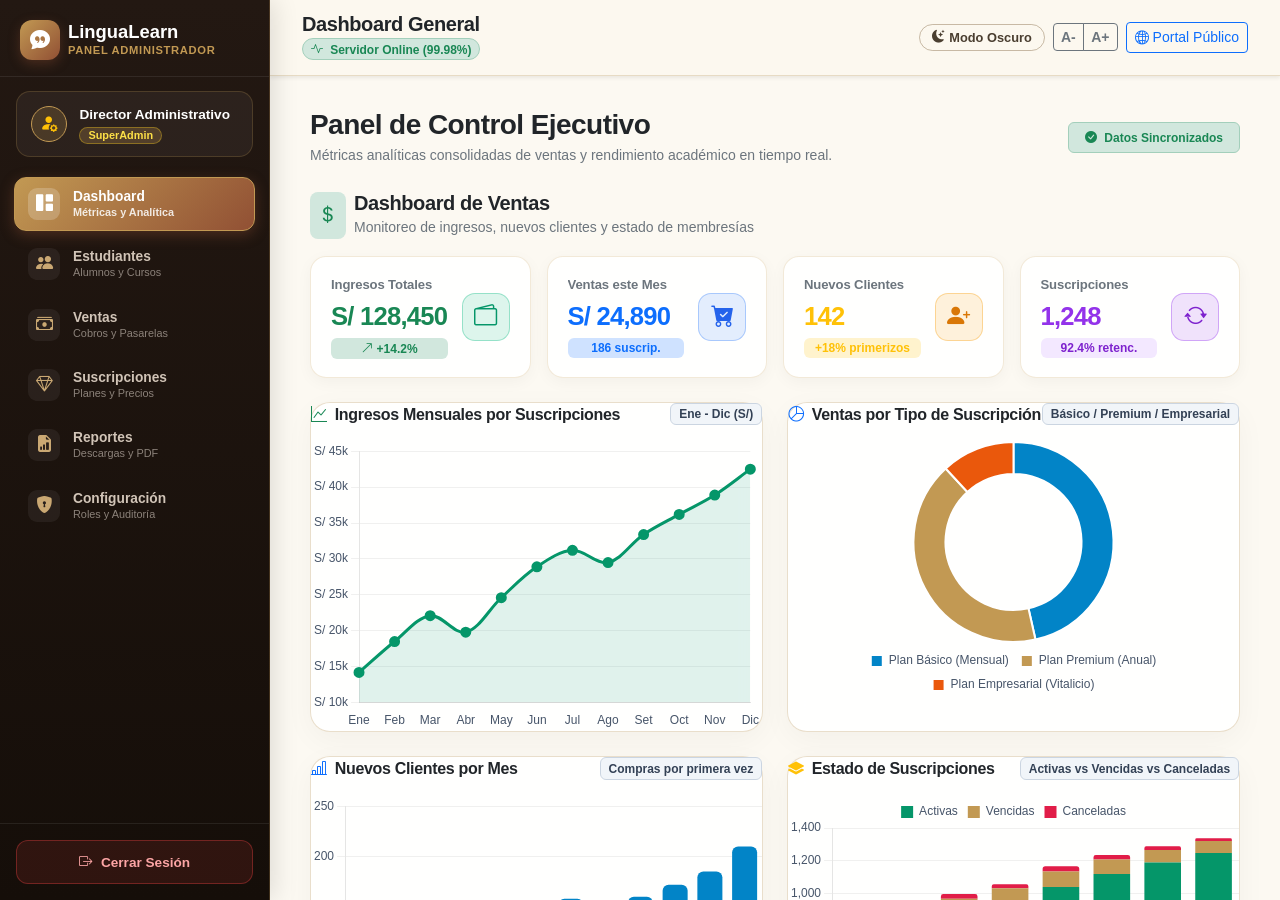
==== commit 9ccbbe82: "feat(admin): redesign sales KPI metric cards into compact 2x2 mobile grid and tiles" ====
--- a/admin.html
+++ b/admin.html
@@ -588,41 +588,68 @@
 
       </div>
 
-      <!-- KPI Ingresos Acumulados (GRID ADAPTADO EN MÓVIL) -->
-      <div class="row g-2 g-md-3 mb-4">
-        <div class="col-6 col-lg-4">
+      <!-- 4 TARJETAS KPI DE VENTAS EN CUADRÍCULA SIMÉTRICA 2x2 EN MÓVIL (COL-6) Y 4 COLUMNAS EN DESKTOP (COL-LG-3) -->
+      <div class="row g-2 g-md-3 mb-4" id="sales-kpi-container">
+        <!-- 1. Ingresos Filtrados -->
+        <div class="col-6 col-lg-3">
           <div class="admin-kpi-card">
             <div class="admin-kpi-info">
-              <span class="kpi-label text-secondary small fw-semibold">Ingresos Filtrados</span>
+              <span class="kpi-label">Ingresos</span>
               <div class="kpi-val admin-kpi-val text-success" id="kpi-sales-total-amount">S/ 0.00</div>
-              <span class="small text-secondary">Recaudación neta</span>
+              <span class="badge bg-success-subtle text-success small kpi-subtext">
+                <i class="bi bi-graph-up-arrow me-1"></i>Recaudación
+              </span>
             </div>
             <div class="admin-kpi-icon kpi-icon-revenue">
               <i class="bi bi-cash-coin"></i>
             </div>
           </div>
         </div>
-        <div class="col-6 col-lg-4">
+
+        <!-- 2. Pasarela Top -->
+        <div class="col-6 col-lg-3">
           <div class="admin-kpi-card">
             <div class="admin-kpi-info">
-              <span class="kpi-label text-secondary small fw-semibold">Pasarela Top</span>
-              <div class="kpi-val admin-kpi-val text-primary">Yape (42%)</div>
-              <span class="small text-secondary">Billetera digital</span>
+              <span class="kpi-label">Pasarela Top</span>
+              <div class="kpi-val admin-kpi-val text-primary" id="kpi-sales-top-gateway">Yape (42%)</div>
+              <span class="badge bg-primary-subtle text-primary small kpi-subtext">
+                <i class="bi bi-wallet2 me-1"></i>Billetera
+              </span>
             </div>
             <div class="admin-kpi-icon kpi-icon-sales">
               <i class="bi bi-qr-code"></i>
             </div>
           </div>
         </div>
-        <div class="col-6 col-lg-4">
+
+        <!-- 3. Tasa de Aprobación -->
+        <div class="col-6 col-lg-3">
           <div class="admin-kpi-card">
             <div class="admin-kpi-info">
-              <span class="kpi-label text-secondary small fw-semibold">Tasa de Aprobación</span>
-              <div class="kpi-val admin-kpi-val text-warning">98.2%</div>
-              <span class="small text-secondary">Transacciones exitosas sin fricción</span>
+              <span class="kpi-label">Aprobación</span>
+              <div class="kpi-val admin-kpi-val text-warning" id="kpi-sales-approval-rate">98.2%</div>
+              <span class="badge bg-warning-subtle text-warning small kpi-subtext">
+                <i class="bi bi-shield-check me-1"></i>Efectividad
+              </span>
             </div>
             <div class="admin-kpi-icon kpi-icon-students">
-              <i class="bi bi-shield-check"></i>
+              <i class="bi bi-check-circle-fill"></i>
+            </div>
+          </div>
+        </div>
+
+        <!-- 4. Ticket Promedio (Garantiza la simetría 2x2 en celulares) -->
+        <div class="col-6 col-lg-3">
+          <div class="admin-kpi-card">
+            <div class="admin-kpi-info">
+              <span class="kpi-label">Ticket Prom.</span>
+              <div class="kpi-val admin-kpi-val text-purple" style="color: #9333ea;" id="kpi-sales-avg-ticket">S/ 148.20</div>
+              <span class="badge bg-purple-subtle text-purple small kpi-subtext" style="background: rgba(147, 51, 234, 0.12); color: #7e22ce;">
+                <i class="bi bi-receipt me-1"></i>Por orden
+              </span>
+            </div>
+            <div class="admin-kpi-icon kpi-icon-retention">
+              <i class="bi bi-tag-fill"></i>
             </div>
           </div>
         </div>
--- a/css/admin.css
+++ b/css/admin.css
@@ -1919,3 +1919,128 @@
   background: rgba(0, 0, 0, 0.25);
   color: #0d131a;
 }
+
+/* ==========================================================================
+   COLORES DE ICONOS PARA TARJETAS MÉTRICAS KPI (VENTAS Y DASHBOARD)
+   ========================================================================== */
+.kpi-icon-revenue {
+  background: rgba(16, 185, 129, 0.14) !important;
+  color: #059669 !important;
+  border: 1px solid rgba(16, 185, 129, 0.35) !important;
+}
+body.dark-mode .kpi-icon-revenue {
+  background: rgba(16, 185, 129, 0.22) !important;
+  color: #34d399 !important;
+  border-color: rgba(52, 211, 153, 0.4) !important;
+}
+
+.kpi-icon-sales {
+  background: rgba(59, 130, 246, 0.14) !important;
+  color: #2563eb !important;
+  border: 1px solid rgba(59, 130, 246, 0.35) !important;
+}
+body.dark-mode .kpi-icon-sales {
+  background: rgba(59, 130, 246, 0.22) !important;
+  color: #60a5fa !important;
+  border-color: rgba(96, 165, 250, 0.4) !important;
+}
+
+.kpi-icon-students {
+  background: rgba(245, 158, 11, 0.14) !important;
+  color: #d97706 !important;
+  border: 1px solid rgba(245, 158, 11, 0.35) !important;
+}
+body.dark-mode .kpi-icon-students {
+  background: rgba(245, 158, 11, 0.22) !important;
+  color: #fbbf24 !important;
+  border-color: rgba(251, 191, 36, 0.4) !important;
+}
+
+.kpi-icon-retention {
+  background: rgba(147, 51, 234, 0.14) !important;
+  color: #7e22ce !important;
+  border: 1px solid rgba(147, 51, 234, 0.35) !important;
+}
+body.dark-mode .kpi-icon-retention {
+  background: rgba(147, 51, 234, 0.22) !important;
+  color: #c084fc !important;
+  border-color: rgba(192, 132, 252, 0.4) !important;
+}
+
+/* ==========================================================================
+   REDISEÑO DE TARJETAS KPI EN CUADRÍCULA COMPACTA (TILES 2x2 EN MÓVILES)
+   ========================================================================== */
+@media (max-width: 767.98px) {
+  /* En celulares verticales: estructura en bloque compacto tipo 'Tile' */
+  .admin-kpi-card {
+    padding: 0.85rem 0.8rem !important;
+    display: flex !important;
+    flex-direction: column !important;
+    align-items: flex-start !important;
+    justify-content: space-between !important;
+    min-height: 112px !important;
+    gap: 0.35rem !important;
+    border-radius: 16px !important;
+    position: relative !important;
+    box-shadow: 0 4px 14px rgba(0, 0, 0, 0.04) !important;
+  }
+
+  .admin-kpi-info {
+    width: 100% !important;
+    display: flex !important;
+    flex-direction: column !important;
+  }
+
+  .admin-kpi-card .admin-kpi-icon {
+    position: absolute !important;
+    top: 0.75rem !important;
+    right: 0.75rem !important;
+    width: 34px !important;
+    height: 34px !important;
+    font-size: 1rem !important;
+    border-radius: 10px !important;
+    flex-shrink: 0 !important;
+  }
+
+  .kpi-label {
+    font-size: 0.72rem !important;
+    font-weight: 700 !important;
+    text-transform: uppercase !important;
+    letter-spacing: 0.03em !important;
+    color: #64748b !important;
+    padding-right: 36px !important; /* Margen para no colisionar con el icono */
+    margin-bottom: 0.15rem !important;
+    white-space: nowrap !important;
+    overflow: hidden !important;
+    text-overflow: ellipsis !important;
+    display: block !important;
+  }
+
+  body.dark-mode .kpi-label {
+    color: #94a3b8 !important;
+  }
+
+  .kpi-val,
+  .admin-kpi-val {
+    font-size: 1.25rem !important;
+    font-weight: 800 !important;
+    line-height: 1.15 !important;
+    margin: 0.1rem 0 !important;
+    letter-spacing: -0.02em !important;
+  }
+
+  .admin-kpi-card .badge,
+  .admin-kpi-card .kpi-subtext {
+    font-size: 0.68rem !important;
+    font-weight: 600 !important;
+    padding: 0.2rem 0.45rem !important;
+    border-radius: 8px !important;
+    max-width: 100% !important;
+    text-overflow: ellipsis !important;
+    overflow: hidden !important;
+    white-space: nowrap !important;
+    display: inline-flex !important;
+    align-items: center !important;
+    gap: 0.25rem !important;
+  }
+}
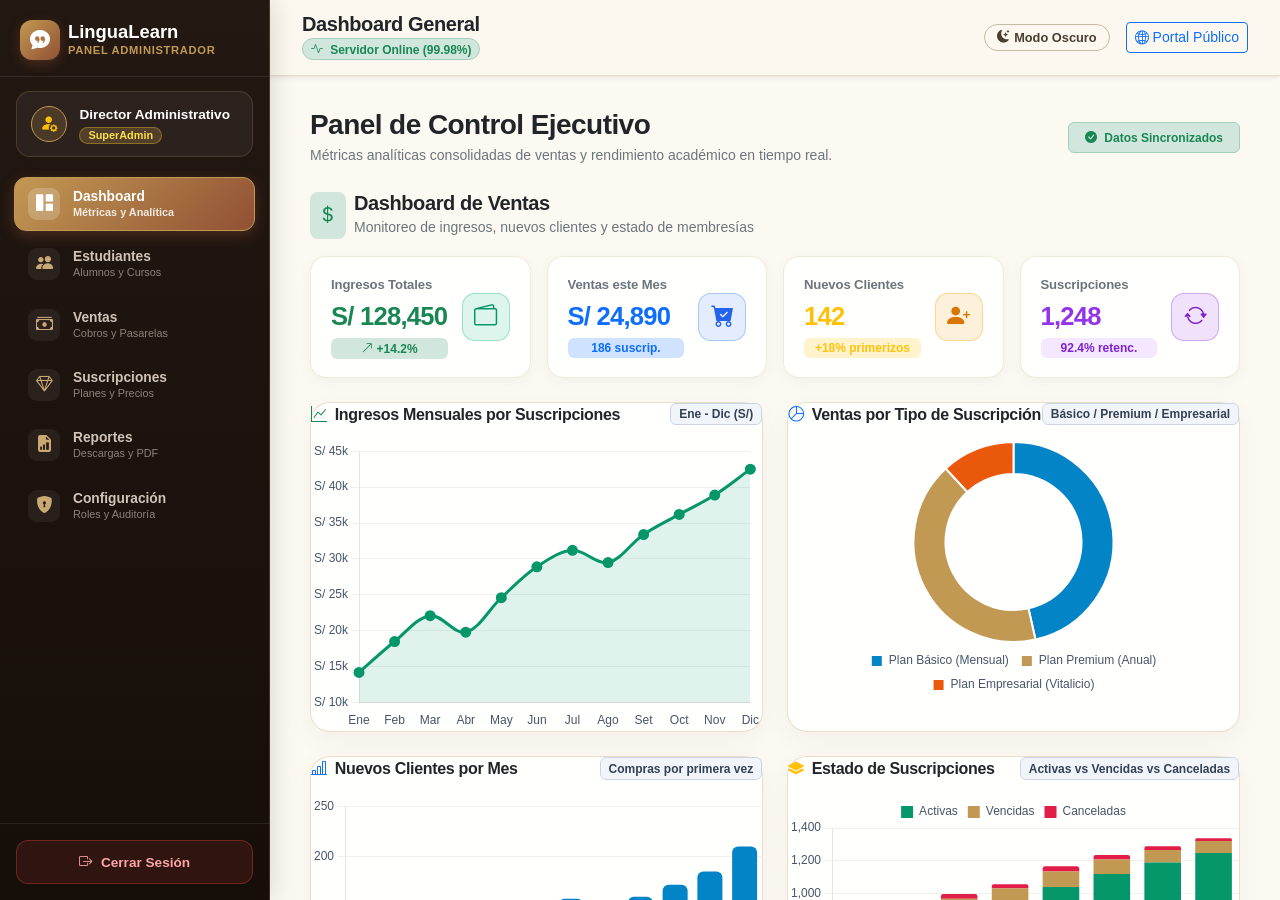
==== commit 741589b8: "fix(sales): preserve 2x2 compact grid for sales KPI cards in mobile landscape orientation" ====
--- a/admin.html
+++ b/admin.html
@@ -246,9 +246,9 @@
           </div>
         </div>
 
-        <!-- 4 KPI CARDS DE VENTAS (GRID 2x2 EN MÓVIL, 4 COLS EN DESKTOP) -->
-        <div class="row g-2 g-md-3 mb-4">
-          <div class="col-6 col-lg-3">
+        <!-- 4 KPI CARDS DE VENTAS (GRID 2x2 EN MÓVIL Y LANDSCAPE, 4 COLS EN DESKTOP) -->
+        <div class="row g-2 g-md-3 mb-4 sales-kpi-row">
+          <div class="col-6 col-md-6 col-lg-3 sales-kpi-col">
             <div class="admin-kpi-card">
               <div class="admin-kpi-info">
                 <span class="kpi-label text-secondary small fw-semibold d-block mb-1">Ingresos Totales</span>
@@ -260,7 +260,7 @@
               </div>
             </div>
           </div>
-          <div class="col-6 col-lg-3">
+          <div class="col-6 col-md-6 col-lg-3 sales-kpi-col">
             <div class="admin-kpi-card">
               <div class="admin-kpi-info">
                 <span class="kpi-label text-secondary small fw-semibold d-block mb-1">Ventas este Mes</span>
@@ -272,7 +272,7 @@
               </div>
             </div>
           </div>
-          <div class="col-6 col-lg-3">
+          <div class="col-6 col-md-6 col-lg-3 sales-kpi-col">
             <div class="admin-kpi-card">
               <div class="admin-kpi-info">
                 <span class="kpi-label text-secondary small fw-semibold d-block mb-1">Nuevos Clientes</span>
@@ -284,7 +284,7 @@
               </div>
             </div>
           </div>
-          <div class="col-6 col-lg-3">
+          <div class="col-6 col-md-6 col-lg-3 sales-kpi-col">
             <div class="admin-kpi-card">
               <div class="admin-kpi-info">
                 <span class="kpi-label text-secondary small fw-semibold d-block mb-1">Suscripciones</span>
@@ -588,10 +588,10 @@
 
       </div>
 
-      <!-- 4 TARJETAS KPI DE VENTAS EN CUADRÍCULA SIMÉTRICA 2x2 EN MÓVIL (COL-6) Y 4 COLUMNAS EN DESKTOP (COL-LG-3) -->
-      <div class="row g-2 g-md-3 mb-4" id="sales-kpi-container">
+      <!-- 4 TARJETAS KPI DE VENTAS EN CUADRÍCULA SIMÉTRICA 2x2 EN MÓVIL Y LANDSCAPE (COL-6 / COL-MD-6) Y 4 COLUMNAS EN DESKTOP (COL-LG-3) -->
+      <div class="row g-2 g-md-3 mb-4 sales-kpi-row" id="sales-kpi-container">
         <!-- 1. Ingresos Filtrados -->
-        <div class="col-6 col-lg-3">
+        <div class="col-6 col-md-6 col-lg-3 sales-kpi-col">
           <div class="admin-kpi-card">
             <div class="admin-kpi-info">
               <span class="kpi-label">Ingresos</span>
@@ -607,7 +607,7 @@
         </div>
 
         <!-- 2. Pasarela Top -->
-        <div class="col-6 col-lg-3">
+        <div class="col-6 col-md-6 col-lg-3 sales-kpi-col">
           <div class="admin-kpi-card">
             <div class="admin-kpi-info">
               <span class="kpi-label">Pasarela Top</span>
@@ -623,7 +623,7 @@
         </div>
 
         <!-- 3. Tasa de Aprobación -->
-        <div class="col-6 col-lg-3">
+        <div class="col-6 col-md-6 col-lg-3 sales-kpi-col">
           <div class="admin-kpi-card">
             <div class="admin-kpi-info">
               <span class="kpi-label">Aprobación</span>
@@ -638,8 +638,8 @@
           </div>
         </div>
 
-        <!-- 4. Ticket Promedio (Garantiza la simetría 2x2 en celulares) -->
-        <div class="col-6 col-lg-3">
+        <!-- 4. Ticket Promedio (Garantiza la simetría 2x2 en celulares tanto en vertical como en horizontal) -->
+        <div class="col-6 col-md-6 col-lg-3 sales-kpi-col">
           <div class="admin-kpi-card">
             <div class="admin-kpi-info">
               <span class="kpi-label">Ticket Prom.</span>
--- a/css/styles.css
+++ b/css/styles.css
@@ -157,42 +157,27 @@
 }
 
 /* ==========================================================================
-   BARRA SUPERIOR DE ACCESIBILIDAD
+   ELIMINACIÓN TOTAL DEL HEADER SUPERIOR SECUNDARIO (ACCESIBILIDAD / LENGUAJE / ATAJOS)
    ========================================================================== */
-.accessibility-topbar {
-  background-color: var(--bg-surface);
-  border-bottom: 1px solid var(--border-color);
-  font-size: 0.8125rem;
-  padding: 0.35rem 0;
-  color: var(--text-muted);
-}
-
-.accessibility-topbar a,
-.accessibility-topbar button {
-  color: var(--text-muted);
-  text-decoration: none;
-  font-weight: 500;
-  background: none;
-  border: none;
-  padding: 0.2rem 0.5rem;
-  border-radius: 4px;
-  display: inline-flex;
-  align-items: center;
-  gap: 0.35rem;
-  cursor: pointer;
-  transition: var(--transition);
-}
-
-.accessibility-topbar button:hover,
-.accessibility-topbar a:hover {
-  color: var(--primary);
-  background-color: var(--bg-subtle);
+.accessibility-topbar,
+.canvas-topbar-warm,
+aside[aria-label="Herramientas de accesibilidad"],
+aside[aria-label*="accesibilidad" i] {
+  display: none !important;
+  height: 0 !important;
+  min-height: 0 !important;
+  max-height: 0 !important;
+  padding: 0 !important;
+  margin: 0 !important;
+  border: none !important;
+  opacity: 0 !important;
+  visibility: hidden !important;
+  pointer-events: none !important;
+  overflow: hidden !important;
 }
 
 .font-size-control-btn {
-  font-weight: 700;
-  padding: 0.15rem 0.45rem;
-  border-radius: 4px;
+  display: none !important;
 }
 
 /* ==========================================================================
@@ -2548,7 +2533,6 @@
 body.subscription-canvas > *:not(#fireflies-canvas),
 body.support-canvas > *:not(#fireflies-canvas),
 .main-navbar,
-.accessibility-topbar,
 .footer-accessible,
 main,
 .container,
@@ -2796,20 +2780,7 @@
 
 body.dark-mode .canvas-topbar-warm,
 body.dark-mode .accessibility-topbar {
-  background: rgba(8, 12, 18, 0.88) !important;
-  border-bottom: 1px solid rgba(212, 175, 55, 0.2) !important;
-  color: #94a3b8 !important;
-}
-
-body.dark-mode .accessibility-topbar button,
-body.dark-mode .accessibility-topbar span,
-body.dark-mode .accessibility-topbar a {
-  color: #cbd5e1 !important;
-}
-
-body.dark-mode .accessibility-topbar .btn-toggle-darkmode {
-  color: #facc15 !important;
-  border-color: rgba(212, 175, 55, 0.55) !important;
+  display: none !important;
 }
 
 body.dark-mode .dashboard-footer-warm,
@@ -5353,17 +5324,6 @@
   color: #64748b !important;
 }
 
-/* 10. Accesibilidad topbar en modo oscuro */
-body.dark-mode .accessibility-topbar {
-  background: rgba(10, 17, 26, 0.9) !important;
-  border-bottom: 1px solid rgba(56, 95, 125, 0.4) !important;
-}
-
-body.dark-mode .accessibility-topbar button,
-body.dark-mode .accessibility-topbar span,
-body.dark-mode .accessibility-topbar a {
-  color: #e2e8f0 !important;
-}
 
 
 /* Tarjetas de Selección de Idioma de Aprendizaje en Perfil */
@@ -5493,11 +5453,66 @@
   color: #ffffff !important;
 }
 
-/* 2. Pantallas de Escritorio y Monitores Grandes (>= 992px y altura > 600px): Navegación horizontal limpia */
+/* 2. Pantallas de Escritorio y Monitores Grandes (>= 992px y altura > 600px):
+   Barra de navegación fija horizontal moderna con fondo oscuro translúcido y enlaces de texto limpios */
 @media (min-width: 992px) and (min-height: 601px) {
+  /* Ocultar botón hamburguesa de celular en PC */
   .hamburger-nav-btn {
     display: none !important;
   }
+
+  /* Barra de Navegación Superior Fija con Vidrio Esmerilado Oscuro Translúcido */
+  .main-navbar,
+  .main-navbar.canvas-navbar-warm {
+    position: sticky !important;
+    top: 0 !important;
+    z-index: 1050 !important;
+    background: rgba(13, 19, 32, 0.88) !important;
+    backdrop-filter: blur(20px) !important;
+    -webkit-backdrop-filter: blur(20px) !important;
+    border-bottom: 1px solid rgba(255, 255, 255, 0.08) !important;
+    box-shadow: 0 4px 24px rgba(0, 0, 0, 0.32) !important;
+    padding: 0.65rem 0 !important;
+    transition: background 0.3s ease, border-color 0.3s ease, box-shadow 0.3s ease !important;
+  }
+
+  /* Logotipo LinguaLearn estilizado a la izquierda */
+  .main-navbar .brand-logo-container {
+    display: inline-flex !important;
+    align-items: center !important;
+    gap: 0.65rem !important;
+    text-decoration: none !important;
+    padding: 0.2rem 0 !important;
+    transition: transform 0.2s ease !important;
+  }
+
+  .main-navbar .brand-logo-container:hover {
+    transform: scale(1.02);
+  }
+
+  .main-navbar .brand-icon {
+    width: 36px !important;
+    height: 36px !important;
+    background: linear-gradient(135deg, #0077ff, #00c6ff) !important;
+    color: #ffffff !important;
+    border-radius: 10px !important;
+    display: flex !important;
+    align-items: center !important;
+    justify-content: center !important;
+    font-size: 1.15rem !important;
+    box-shadow: 0 4px 14px rgba(0, 119, 255, 0.4) !important;
+    border: 1px solid rgba(255, 255, 255, 0.2) !important;
+  }
+
+  .main-navbar .brand-name {
+    font-weight: 800 !important;
+    font-size: 1.35rem !important;
+    letter-spacing: -0.025em !important;
+    color: #ffffff !important;
+    text-shadow: 0 1px 3px rgba(0, 0, 0, 0.5) !important;
+  }
+
+  /* Contenedor colapsable en PC: distribución horizontal libre y visible */
   .main-navbar .navbar-collapse {
     display: flex !important;
     flex-basis: auto !important;
@@ -5508,38 +5523,304 @@
     padding: 0 !important;
     overflow: visible !important;
   }
-  .main-navbar .navbar-nav {
-    display: flex !important;
-    flex-direction: row !important;
-    gap: 0.25rem !important;
-    align-items: center !important;
-    width: auto !important;
-    margin: 0 !important;
-    padding: 0 !important;
-  }
-  .main-navbar .navbar-nav .nav-item {
-    width: auto !important;
-  }
+
+  /* Ocultar elementos exclusivos del overlay móvil */
   .navbar-mobile-header,
   .navbar-mobile-user-card,
   .navbar-mobile-footer {
     display: none !important;
   }
-  .nav-link-icon-box {
+
+  /* Centro: Enlaces de Navegación Principal organizados como Texto Limpio y Elegante */
+  .main-navbar .navbar-nav,
+  .main-navbar .navbar-nav.navbar-control-grid {
+    display: flex !important;
+    flex-direction: row !important;
+    grid-template-columns: none !important;
+    gap: 0.25rem !important;
+    align-items: center !important;
+    width: auto !important;
+    margin: 0 auto !important;
+    padding: 0 !important;
+    background: transparent !important;
+    border: none !important;
+    box-shadow: none !important;
+  }
+
+  .main-navbar .navbar-nav .nav-item,
+  .main-navbar .navbar-control-grid .nav-item {
+    width: auto !important;
+    margin: 0 !important;
+    padding: 0 !important;
+  }
+
+  /* Enlaces de texto sin botones toscos ni bordes pesados */
+  .main-navbar .nav-link-custom,
+  .main-navbar .nav-link-pro-special,
+  .main-navbar .navbar-control-grid .nav-link-custom,
+  .main-navbar .navbar-control-grid .nav-link-pro-special,
+  body.dark-mode .main-navbar .nav-link-custom,
+  body.dark-mode .main-navbar .nav-link-pro-special,
+  body.dark-mode .main-navbar .navbar-control-grid .nav-link-custom,
+  body.dark-mode .main-navbar .navbar-control-grid .nav-link-pro-special {
+    background: transparent !important;
+    background-color: transparent !important;
+    border: none !important;
+    box-shadow: none !important;
+    border-radius: 6px !important;
+    color: #94a3b8 !important;
+    font-weight: 500 !important;
+    font-size: 0.92rem !important;
+    letter-spacing: -0.01em !important;
+    padding: 0.55rem 0.85rem !important;
+    min-height: auto !important;
+    position: relative !important;
+    display: inline-flex !important;
+    align-items: center !important;
+    text-decoration: none !important;
+    transition: color 0.2s ease, background-color 0.2s ease !important;
+    cursor: pointer !important;
+  }
+
+  .main-navbar .nav-link-custom:hover,
+  .main-navbar .nav-link-pro-special:hover,
+  body.dark-mode .main-navbar .nav-link-custom:hover,
+  body.dark-mode .main-navbar .nav-link-pro-special:hover {
+    background: rgba(255, 255, 255, 0.06) !important;
+    color: #ffffff !important;
+  }
+
+  .main-navbar .nav-link-custom.active,
+  .main-navbar .nav-link-pro-special.active,
+  body.dark-mode .main-navbar .nav-link-custom.active,
+  body.dark-mode .main-navbar .nav-link-pro-special.active {
+    background: transparent !important;
+    background-color: transparent !important;
+    color: #ffffff !important;
+    font-weight: 600 !important;
+    border: none !important;
+    box-shadow: none !important;
+  }
+
+  /* Línea Indicadora Moderna Inferior (Glow Indicator Bar) */
+  .main-navbar .nav-link-custom::after,
+  .main-navbar .nav-link-pro-special::after,
+  body.dark-mode .main-navbar .nav-link-custom::after,
+  body.dark-mode .main-navbar .nav-link-pro-special::after {
+    content: '' !important;
+    position: absolute !important;
+    bottom: 0px !important;
+    left: 50% !important;
+    right: 50% !important;
+    height: 2.5px !important;
+    background: rgba(255, 255, 255, 0.4) !important;
+    border-radius: 4px !important;
+    transition: left 0.22s cubic-bezier(0.16, 1, 0.3, 1), right 0.22s cubic-bezier(0.16, 1, 0.3, 1), opacity 0.22s ease, background 0.22s ease !important;
+    opacity: 0 !important;
+    pointer-events: none !important;
+  }
+
+  .main-navbar .nav-link-custom:hover::after,
+  .main-navbar .nav-link-pro-special:hover::after,
+  body.dark-mode .main-navbar .nav-link-custom:hover::after,
+  body.dark-mode .main-navbar .nav-link-pro-special:hover::after {
+    left: 0.85rem !important;
+    right: 0.85rem !important;
+    opacity: 0.65 !important;
+  }
+
+  .main-navbar .nav-link-custom.active::after,
+  .main-navbar .nav-link-pro-special.active::after,
+  body.dark-mode .main-navbar .nav-link-custom.active::after,
+  body.dark-mode .main-navbar .nav-link-pro-special.active::after {
+    left: 0.85rem !important;
+    right: 0.85rem !important;
+    opacity: 1 !important;
+    background: linear-gradient(90deg, #38bdf8, #0077ff) !important;
+    box-shadow: 0 0 10px rgba(56, 189, 248, 0.6) !important;
+  }
+
+  /* En PC ocultamos el icono cuadrado grande y la descripción secundaria de la tarjeta móvil */
+  .main-navbar .nav-link-icon-box {
     display: none !important;
   }
-  .nav-link-desc {
+  .main-navbar .nav-link-desc {
     display: none !important;
   }
-  .nav-link-text-box {
+  .main-navbar .nav-link-text-box {
     display: inline !important;
   }
-  .nav-link-title {
+  .main-navbar .nav-link-title {
     font-size: inherit !important;
     font-weight: inherit !important;
     color: inherit !important;
     line-height: inherit !important;
     display: inline !important;
+  }
+
+  /* A la Derecha: Elementos de Gamificación (Racha y XP) y Perfil de Sofia Martinez */
+  .main-navbar .header-user-status-bar {
+    display: flex !important;
+    align-items: center !important;
+    gap: 0.65rem !important;
+    margin-left: 1rem !important;
+  }
+
+  /* Píldoras de Gamificación */
+  .main-navbar .header-stat-pill {
+    background: rgba(255, 255, 255, 0.08) !important;
+    border: 1px solid rgba(255, 255, 255, 0.12) !important;
+    color: #f8fafc !important;
+    padding: 0.38rem 0.8rem !important;
+    border-radius: 9999px !important;
+    font-size: 0.825rem !important;
+    font-weight: 600 !important;
+    display: inline-flex !important;
+    align-items: center !important;
+    gap: 0.4rem !important;
+    box-shadow: 0 2px 6px rgba(0, 0, 0, 0.18) !important;
+    transition: all 0.2s ease !important;
+    backdrop-filter: blur(8px) !important;
+    -webkit-backdrop-filter: blur(8px) !important;
+  }
+
+  .main-navbar .header-stat-pill:hover {
+    background: rgba(255, 255, 255, 0.14) !important;
+    border-color: rgba(255, 255, 255, 0.24) !important;
+    transform: translateY(-1px) !important;
+  }
+
+  .main-navbar .header-stat-pill.streak i {
+    color: #fb923c !important;
+    filter: drop-shadow(0 0 5px rgba(251, 146, 60, 0.5));
+  }
+
+  .main-navbar .header-stat-pill.xp i {
+    color: #facc15 !important;
+    filter: drop-shadow(0 0 5px rgba(250, 204, 21, 0.5));
+  }
+
+  /* Botón de Perfil de Sofía Martínez en PC */
+  .main-navbar .header-profile-btn {
+    background: rgba(255, 255, 255, 0.07) !important;
+    border: 1px solid rgba(255, 255, 255, 0.14) !important;
+    border-radius: 9999px !important;
+    padding: 0.28rem 0.85rem 0.28rem 0.32rem !important;
+    color: #ffffff !important;
+    display: inline-flex !important;
+    align-items: center !important;
+    gap: 0.55rem !important;
+    box-shadow: 0 2px 8px rgba(0, 0, 0, 0.2) !important;
+    transition: all 0.2s ease !important;
+    cursor: pointer !important;
+    backdrop-filter: blur(8px) !important;
+    -webkit-backdrop-filter: blur(8px) !important;
+  }
+
+  .main-navbar .header-profile-btn:hover,
+  .main-navbar .header-profile-btn[aria-expanded="true"] {
+    background: rgba(255, 255, 255, 0.14) !important;
+    border-color: rgba(56, 189, 248, 0.45) !important;
+    box-shadow: 0 0 14px rgba(56, 189, 248, 0.25) !important;
+  }
+
+  .main-navbar .header-avatar-img {
+    width: 32px !important;
+    height: 32px !important;
+    border-radius: 50% !important;
+    border: 1.5px solid #38bdf8 !important;
+    object-fit: cover !important;
+    display: block !important;
+  }
+
+  .main-navbar .avatar-online-dot {
+    position: absolute !important;
+    bottom: 0 !important;
+    right: 0 !important;
+    width: 9px !important;
+    height: 9px !important;
+    background-color: #22c55e !important;
+    border: 1.5px solid #0f172a !important;
+    border-radius: 50% !important;
+  }
+
+  .main-navbar .header-profile-name {
+    color: #f8fafc !important;
+    font-weight: 600 !important;
+    font-size: 0.875rem !important;
+    letter-spacing: -0.01em !important;
+  }
+
+  .main-navbar .header-profile-btn .bi-chevron-down {
+    color: #94a3b8 !important;
+    font-size: 0.75rem !important;
+    transition: transform 0.2s ease !important;
+  }
+
+  .main-navbar .header-profile-btn[aria-expanded="true"] .bi-chevron-down {
+    transform: rotate(180deg) !important;
+    color: #38bdf8 !important;
+  }
+
+  /* Menú Desplegable Clásico de PC para Perfil */
+  .main-navbar .header-profile-dropdown .dropdown-menu {
+    background: rgba(15, 23, 42, 0.96) !important;
+    backdrop-filter: blur(24px) !important;
+    -webkit-backdrop-filter: blur(24px) !important;
+    border: 1px solid rgba(255, 255, 255, 0.12) !important;
+    border-radius: 14px !important;
+    box-shadow: 0 16px 40px rgba(0, 0, 0, 0.5) !important;
+    padding: 0.5rem !important;
+    margin-top: 0.5rem !important;
+    min-width: 250px !important;
+    z-index: 9999 !important;
+  }
+
+  .main-navbar .header-profile-dropdown .dropdown-menu .border-bottom {
+    border-color: rgba(255, 255, 255, 0.08) !important;
+  }
+
+  .main-navbar .header-profile-dropdown .dropdown-menu .user-display-name {
+    color: #ffffff !important;
+    font-weight: 700 !important;
+    font-size: 0.95rem !important;
+  }
+
+  .main-navbar .header-profile-dropdown .dropdown-menu .text-secondary {
+    color: #94a3b8 !important;
+  }
+
+  .main-navbar .header-profile-dropdown .dropdown-menu .user-level-badge {
+    background: rgba(0, 119, 255, 0.2) !important;
+    color: #60a5fa !important;
+    border: 1px solid rgba(96, 165, 250, 0.3) !important;
+    font-weight: 600 !important;
+    display: inline-block !important;
+  }
+
+  .main-navbar .header-profile-dropdown .dropdown-item {
+    color: #cbd5e1 !important;
+    border-radius: 8px !important;
+    font-size: 0.85rem !important;
+    font-weight: 500 !important;
+    padding: 0.55rem 0.75rem !important;
+    transition: all 0.15s ease !important;
+  }
+
+  .main-navbar .header-profile-dropdown .dropdown-item:hover {
+    background: rgba(255, 255, 255, 0.08) !important;
+    color: #ffffff !important;
+    transform: translateX(2px) !important;
+  }
+
+  .main-navbar .header-profile-dropdown .dropdown-item.active {
+    background: rgba(56, 189, 248, 0.15) !important;
+    color: #38bdf8 !important;
+    font-weight: 600 !important;
+  }
+
+  .main-navbar .header-profile-dropdown .dropdown-divider {
+    border-color: rgba(255, 255, 255, 0.08) !important;
   }
 }
 
@@ -5555,14 +5836,20 @@
     height: 44px !important;
     border-radius: 12px !important;
     background: rgba(255, 255, 255, 0.08) !important;
-    border: 1px solid rgba(215, 195, 160, 0.4) !important;
-    color: var(--primary) !important;
+    border: 1px solid rgba(255, 255, 255, 0.18) !important;
+    color: #ffffff !important;
     transition: all 0.2s ease !important;
     cursor: pointer !important;
     z-index: 1065 !important;
   }
 
-  .main-navbar {
+  .main-navbar,
+  .main-navbar.canvas-navbar-warm {
+    background: rgba(13, 19, 32, 0.92) !important;
+    backdrop-filter: blur(18px) !important;
+    -webkit-backdrop-filter: blur(18px) !important;
+    border-bottom: 1px solid rgba(255, 255, 255, 0.08) !important;
+    box-shadow: 0 4px 16px rgba(0, 0, 0, 0.3) !important;
     padding: 0.55rem 0 !important;
     z-index: 1060 !important;
   }
@@ -5579,16 +5866,27 @@
     display: flex !important;
     align-items: center !important;
     gap: 0.45rem !important;
+    text-decoration: none !important;
   }
 
   .main-navbar .brand-icon {
     width: 34px !important;
     height: 34px !important;
     font-size: 1.1rem !important;
+    background: linear-gradient(135deg, #0077ff, #00c6ff) !important;
+    color: #ffffff !important;
+    border-radius: 10px !important;
+    box-shadow: 0 2px 10px rgba(0, 119, 255, 0.35) !important;
+    display: flex !important;
+    align-items: center !important;
+    justify-content: center !important;
   }
 
   .main-navbar .brand-name {
     font-size: 1.25rem !important;
+    font-weight: 800 !important;
+    color: #ffffff !important;
+    letter-spacing: -0.025em !important;
   }
 
   /* Ocultar botones superiores por defecto en celulares cuando el menú esté cerrado */
@@ -6386,23 +6684,6 @@
    Evita que se rompan, se amontonen o se solapen con el fondo
    ========================================================================== */
 @media (orientation: landscape) and (max-height: 600px) {
-  /* Barra de accesibilidad ultra-compacta en horizontal */
-  .accessibility-topbar {
-    padding: 0.2rem 0 !important;
-    font-size: 0.72rem !important;
-  }
-
-  .accessibility-topbar .container-xl {
-    flex-wrap: nowrap !important;
-    overflow-x: auto !important;
-    -webkit-overflow-scrolling: touch !important;
-    scrollbar-width: none !important;
-  }
-
-  .accessibility-topbar .container-xl::-webkit-scrollbar {
-    display: none !important;
-  }
-
   /* Navbar principal compacto para no robar pantalla vertical */
   .main-navbar {
     padding: 0.35rem 0 !important;
--- a/css/nuevas_pantallas.css
+++ b/css/nuevas_pantallas.css
@@ -2099,13 +2099,23 @@
     padding-right: 1.25rem !important;
   }
 
-  /* Mantener apilado en 1 sola columna vertical en teléfonos horizontales */
-  .row > [class*="col-md-"],
-  .row > [class*="col-lg-"],
-  .row > [class*="col-xl-"] {
+  /* Mantener apilado en 1 sola columna vertical en teléfonos horizontales para cards estándar,
+     pero respetando la cuadrícula de 2 columnas simétricas para tarjetas métricas KPI */
+  .row:not(.sales-kpi-row):not(#sales-kpi-container) > [class*="col-md-"]:not([class*="col-6"]):not(.col-6):not(.sales-kpi-col),
+  .row:not(.sales-kpi-row):not(#sales-kpi-container) > [class*="col-lg-"]:not([class*="col-6"]):not(.col-6):not(.sales-kpi-col),
+  .row:not(.sales-kpi-row):not(#sales-kpi-container) > [class*="col-xl-"]:not([class*="col-6"]):not(.col-6):not(.sales-kpi-col) {
     flex: 0 0 100% !important;
     max-width: 100% !important;
     width: 100% !important;
+  }
+
+  /* Cuadrícula 2x2 garantizada para tarjetas métricas KPI de ventas en teléfonos horizontales */
+  .sales-kpi-row > [class*="col-"],
+  #sales-kpi-container > [class*="col-"],
+  .sales-kpi-col {
+    flex: 0 0 50% !important;
+    max-width: 50% !important;
+    width: 50% !important;
   }
 
   /* Botones anchos y cómodos para presionar con los pulgares */
--- a/css/admin.css
+++ b/css/admin.css
@@ -1540,13 +1540,29 @@
 @media (max-width: 575.98px), 
        (orientation: landscape) and (max-height: 650px),
        (orientation: landscape) and (max-width: 991.98px) {
+  /* Cuadrícula 2x2 Simétrica y Proporcionada para KPIs de Ventas en Móvil y Horizontal */
+  .sales-kpi-row,
+  #sales-kpi-container {
+    display: flex !important;
+    flex-wrap: wrap !important;
+  }
+
+  .sales-kpi-row > [class*="col-"],
+  #sales-kpi-container > [class*="col-"],
+  .sales-kpi-col {
+    flex: 0 0 50% !important;
+    max-width: 50% !important;
+    width: 50% !important;
+    display: block !important;
+  }
+
   /* Tarjetas KPI en Grid Simétrico y Compacto */
   .admin-kpi-card {
     padding: 0.75rem 0.7rem !important;
     flex-direction: column !important;
     align-items: flex-start !important;
     justify-content: space-between !important;
-    min-height: 108px !important;
+    min-height: 104px !important;
     gap: 0.3rem !important;
     border-radius: 14px !important;
     position: relative !important;
@@ -1968,19 +1984,37 @@
 }
 
 /* ==========================================================================
-   REDISEÑO DE TARJETAS KPI EN CUADRÍCULA COMPACTA (TILES 2x2 EN MÓVILES)
+   REDISEÑO DE TARJETAS KPI EN CUADRÍCULA COMPACTA (TILES 2x2 EN MÓVILES Y LANDSCAPE)
    ========================================================================== */
-@media (max-width: 767.98px) {
-  /* En celulares verticales: estructura en bloque compacto tipo 'Tile' */
+@media (max-width: 767.98px),
+       ((orientation: landscape) and (max-height: 650px)),
+       ((orientation: landscape) and (max-width: 991.98px)) {
+  /* En celulares verticales y horizontales: forzar 2 columnas simétricas (col-6) */
+  .sales-kpi-row,
+  #sales-kpi-container {
+    display: flex !important;
+    flex-wrap: wrap !important;
+  }
+
+  .sales-kpi-row > [class*="col-"],
+  #sales-kpi-container > [class*="col-"],
+  .sales-kpi-col {
+    flex: 0 0 50% !important;
+    max-width: 50% !important;
+    width: 50% !important;
+    display: block !important;
+  }
+
+  /* Estructura en bloque compacto tipo 'Tile' */
   .admin-kpi-card {
-    padding: 0.85rem 0.8rem !important;
+    padding: 0.8rem 0.75rem !important;
     display: flex !important;
     flex-direction: column !important;
     align-items: flex-start !important;
     justify-content: space-between !important;
-    min-height: 112px !important;
-    gap: 0.35rem !important;
-    border-radius: 16px !important;
+    min-height: 104px !important;
+    gap: 0.3rem !important;
+    border-radius: 14px !important;
     position: relative !important;
     box-shadow: 0 4px 14px rgba(0, 0, 0, 0.04) !important;
   }
@@ -1993,12 +2027,12 @@
 
   .admin-kpi-card .admin-kpi-icon {
     position: absolute !important;
-    top: 0.75rem !important;
-    right: 0.75rem !important;
-    width: 34px !important;
-    height: 34px !important;
-    font-size: 1rem !important;
-    border-radius: 10px !important;
+    top: 0.65rem !important;
+    right: 0.65rem !important;
+    width: 32px !important;
+    height: 32px !important;
+    font-size: 0.95rem !important;
+    border-radius: 9px !important;
     flex-shrink: 0 !important;
   }
 
@@ -2009,7 +2043,7 @@
     letter-spacing: 0.03em !important;
     color: #64748b !important;
     padding-right: 36px !important; /* Margen para no colisionar con el icono */
-    margin-bottom: 0.15rem !important;
+    margin-bottom: 0.12rem !important;
     white-space: nowrap !important;
     overflow: hidden !important;
     text-overflow: ellipsis !important;
@@ -2025,16 +2059,16 @@
     font-size: 1.25rem !important;
     font-weight: 800 !important;
     line-height: 1.15 !important;
-    margin: 0.1rem 0 !important;
+    margin: 0.08rem 0 !important;
     letter-spacing: -0.02em !important;
   }
 
   .admin-kpi-card .badge,
   .admin-kpi-card .kpi-subtext {
-    font-size: 0.68rem !important;
+    font-size: 0.66rem !important;
     font-weight: 600 !important;
-    padding: 0.2rem 0.45rem !important;
-    border-radius: 8px !important;
+    padding: 0.18rem 0.42rem !important;
+    border-radius: 7px !important;
     max-width: 100% !important;
     text-overflow: ellipsis !important;
     overflow: hidden !important;
@@ -2044,3 +2078,59 @@
     gap: 0.25rem !important;
   }
 }
+
+/* Modo Horizontal (Landscape) Ultra-Compacto para teléfonos:
+   Evita scrolls excesivos manteniendo proporciones ideales */
+@media (orientation: landscape) and (max-height: 600px) {
+  .sales-kpi-row,
+  #sales-kpi-container {
+    row-gap: 0.45rem !important;
+    margin-bottom: 0.75rem !important;
+  }
+
+  .sales-kpi-row > [class*="col-"],
+  #sales-kpi-container > [class*="col-"],
+  .sales-kpi-col {
+    flex: 0 0 50% !important;
+    max-width: 50% !important;
+    width: 50% !important;
+  }
+
+  .admin-kpi-card {
+    padding: 0.55rem 0.65rem !important;
+    min-height: 76px !important;
+    max-height: 88px !important;
+    border-radius: 12px !important;
+    gap: 0.15rem !important;
+  }
+
+  .admin-kpi-card .admin-kpi-icon {
+    top: 0.45rem !important;
+    right: 0.55rem !important;
+    width: 28px !important;
+    height: 28px !important;
+    font-size: 0.85rem !important;
+    border-radius: 8px !important;
+  }
+
+  .kpi-label {
+    font-size: 0.66rem !important;
+    padding-right: 32px !important;
+    margin-bottom: 0.05rem !important;
+    line-height: 1.1 !important;
+  }
+
+  .kpi-val,
+  .admin-kpi-val {
+    font-size: 1.05rem !important;
+    margin: 0.04rem 0 !important;
+    line-height: 1.1 !important;
+  }
+
+  .admin-kpi-card .badge,
+  .admin-kpi-card .kpi-subtext {
+    font-size: 0.6rem !important;
+    padding: 0.1rem 0.35rem !important;
+    border-radius: 5px !important;
+  }
+}
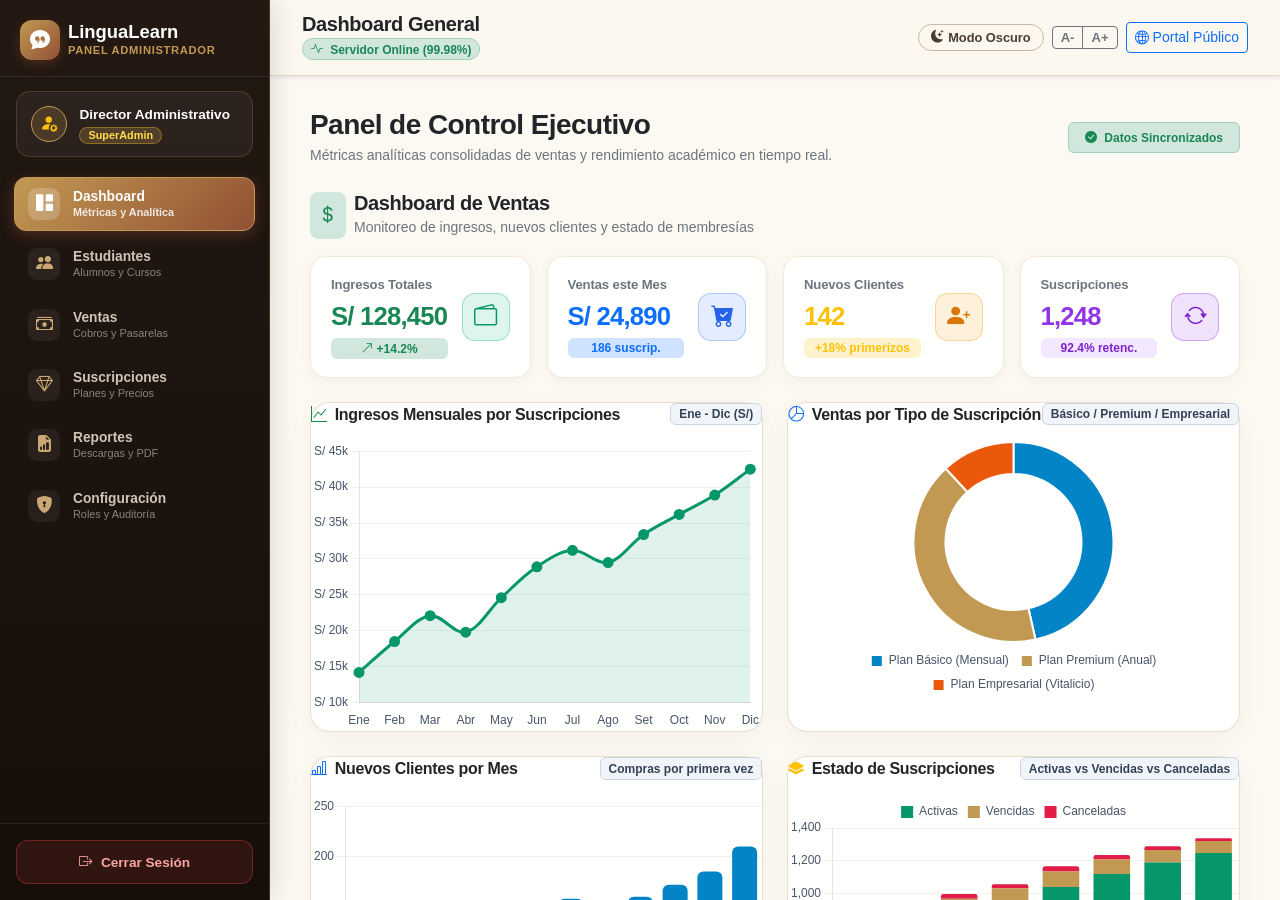
==== commit 836c1cb2: "feat(accessibility): restore font size increase/decrease buttons in navigation bar with Bootstrap an" ====
--- a/admin.html
+++ b/admin.html
@@ -206,9 +206,9 @@
             <i class="bi bi-moon-stars-fill"></i>
             <span class="darkmode-text d-none d-md-inline">Modo Oscuro</span>
           </button>
-          <div class="btn-group btn-group-sm d-none d-md-inline-flex" role="group" aria-label="Ajuste de tipografía">
-            <button type="button" class="btn-font-decrease font-size-control-btn btn btn-outline-secondary" aria-label="Disminuir tamaño">A-</button>
-            <button type="button" class="btn-font-increase font-size-control-btn btn btn-outline-secondary" aria-label="Aumentar tamaño">A+</button>
+          <div class="btn-group btn-group-sm header-font-controls" role="group" aria-label="Ajuste de tipografía">
+            <button type="button" class="btn-font-decrease font-size-control-btn btn btn-outline-secondary" aria-label="Disminuir tamaño de fuente" title="Disminuir tamaño (A-)">A-</button>
+            <button type="button" class="btn-font-increase font-size-control-btn btn btn-outline-secondary" aria-label="Aumentar tamaño de fuente" title="Aumentar tamaño (A+)">A+</button>
           </div>
           <a href="index.html" class="btn btn-sm btn-outline-primary d-inline-flex align-items-center gap-1" title="Ver portal de bienvenida">
             <i class="bi bi-globe2"></i>
@@ -1372,6 +1372,9 @@
   <!-- Bootstrap 5 Bundle JS -->
   <script src="https://cdn.jsdelivr.net/npm/bootstrap@5.3.3/dist/js/bootstrap.bundle.min.js"></script>
 
+  <!-- Controlador de Accesibilidad Universal (WCAG 2.2 AAA / Escala Tipográfica) -->
+  <script src="js/accesibilidad.js"></script>
+
   <!-- Controlador Autónomo del Administrador (Navegación, Gráficos y CRUD) -->
   <script src="js/admin.js"></script>
 
--- a/css/styles.css
+++ b/css/styles.css
@@ -176,8 +176,107 @@
   overflow: hidden !important;
 }
 
-.font-size-control-btn {
-  display: none !important;
+/* ==========================================================================
+   BOTONES DE ACCESIBILIDAD DE TIPOGRAFÍA (A- / A+) EN LA BARRA DE NAVEGACIÓN
+   Estructura limpia con Bootstrap y soporte responsive completo
+   ========================================================================== */
+.header-font-controls {
+  display: inline-flex !important;
+  align-items: center !important;
+  vertical-align: middle !important;
+  flex-shrink: 0 !important;
+}
+
+.font-size-control-btn,
+.header-font-controls .btn {
+  display: inline-flex !important;
+  align-items: center !important;
+  justify-content: center !important;
+  font-weight: 700 !important;
+  font-size: 0.82rem !important;
+  line-height: 1 !important;
+  cursor: pointer !important;
+  user-select: none !important;
+  transition: all 0.2s cubic-bezier(0.16, 1, 0.3, 1) !important;
+}
+
+/* En el Navbar Principal de Escritorio (Vidrio Oscuro Translúcido) */
+.main-navbar .header-font-controls {
+  background: rgba(255, 255, 255, 0.08) !important;
+  border: 1px solid rgba(255, 255, 255, 0.14) !important;
+  border-radius: 9999px !important;
+  padding: 2px !important;
+  backdrop-filter: blur(10px) !important;
+  -webkit-backdrop-filter: blur(10px) !important;
+}
+
+.main-navbar .header-font-controls .btn,
+.main-navbar .header-font-controls .font-size-control-btn {
+  border: none !important;
+  background: transparent !important;
+  color: #f1f5f9 !important;
+  border-radius: 9999px !important;
+  padding: 0.26rem 0.65rem !important;
+  height: 28px !important;
+  min-width: 30px !important;
+  font-size: 0.8rem !important;
+  font-weight: 700 !important;
+}
+
+.main-navbar .header-font-controls .btn:hover,
+.main-navbar .header-font-controls .font-size-control-btn:hover {
+  background: rgba(255, 255, 255, 0.18) !important;
+  color: #38bdf8 !important;
+  transform: translateY(-1px) !important;
+}
+
+.main-navbar .header-font-controls .btn:active,
+.main-navbar .header-font-controls .font-size-control-btn:active {
+  transform: scale(0.94) !important;
+  background: rgba(56, 189, 248, 0.3) !important;
+}
+
+/* Controles de tipografía en el navbar móvil (junto al botón hamburguesa o en el overlay) */
+.main-navbar .mobile-header-font-controls {
+  background: rgba(255, 255, 255, 0.15) !important;
+  border: 1px solid rgba(220, 198, 168, 0.6) !important;
+  border-radius: 9999px !important;
+  padding: 2px !important;
+}
+
+body.dark-mode .main-navbar .mobile-header-font-controls {
+  background: rgba(255, 255, 255, 0.08) !important;
+  border-color: rgba(255, 255, 255, 0.14) !important;
+}
+
+.main-navbar .mobile-header-font-controls .btn,
+.main-navbar .mobile-header-font-controls .font-size-control-btn {
+  border: none !important;
+  background: transparent !important;
+  color: #2e261d !important;
+  border-radius: 9999px !important;
+  padding: 0.24rem 0.55rem !important;
+  height: 28px !important;
+  min-width: 28px !important;
+  font-size: 0.78rem !important;
+  font-weight: 700 !important;
+}
+
+body.dark-mode .main-navbar .mobile-header-font-controls .btn,
+body.dark-mode .main-navbar .mobile-header-font-controls .font-size-control-btn {
+  color: #f1f5f9 !important;
+}
+
+.main-navbar .mobile-header-font-controls .btn:hover,
+.main-navbar .mobile-header-font-controls .font-size-control-btn:hover {
+  background: rgba(0, 98, 210, 0.12) !important;
+  color: #0062d2 !important;
+}
+
+body.dark-mode .main-navbar .mobile-header-font-controls .btn:hover,
+body.dark-mode .main-navbar .mobile-header-font-controls .font-size-control-btn:hover {
+  background: rgba(255, 255, 255, 0.18) !important;
+  color: #38bdf8 !important;
 }
 
 /* ==========================================================================
@@ -4644,82 +4743,147 @@
   display: none !important;
 }
 
-/* MENÚ DESPLEGABLE DE PERFIL DE USUARIO (SOFIA MARTINEZ) - SCROLLABLE & PADDED */
+/* ==========================================================================
+   MENÚ DESPLEGABLE DE PERFIL DE USUARIO EN ESCRITORIO (SOFIA MARTINEZ)
+   Diseño compacto, flotante con posicionamiento absoluto y estética dark glass
+   ========================================================================== */
 .header-profile-dropdown {
   position: relative !important;
   overflow: visible !important;
 }
 
-.header-profile-dropdown .dropdown-menu {
+.header-profile-dropdown .dropdown-menu,
+.header-profile-menu {
   position: absolute !important;
-  top: calc(100% + 6px) !important;
+  top: 100% !important;
   right: 0 !important;
   left: auto !important;
+  margin-top: 8px !important;
+  margin-bottom: 0 !important;
   float: none !important;
+  transform: none !important;
+  width: 280px !important;
+  min-width: 280px !important;
+  max-width: 280px !important;
+  border-radius: 14px !important;
+  padding: 0.5rem !important;
+  padding-bottom: 0.5rem !important;
+  max-height: none !important;
+  background: rgba(13, 19, 32, 0.96) !important;
+  backdrop-filter: blur(20px) !important;
+  -webkit-backdrop-filter: blur(20px) !important;
+  border: 1px solid rgba(255, 255, 255, 0.12) !important;
+  box-shadow: 0 16px 36px rgba(0, 0, 0, 0.55), 0 0 0 1px rgba(255, 255, 255, 0.05) !important;
+  z-index: 9999 !important;
+  overflow: hidden !important;
+  animation: dropdownDeployDown 0.18s cubic-bezier(0.16, 1, 0.3, 1) !important;
+}
+
+/* Ficha / Cabecera compacta de información de Sofía */
+.header-profile-dropdown .dropdown-user-header,
+.header-profile-menu .dropdown-user-header {
+  padding: 0.55rem 0.65rem 0.55rem !important;
+  margin-bottom: 0.35rem !important;
+  border-bottom: 1px solid rgba(255, 255, 255, 0.08) !important;
+}
+
+.header-profile-dropdown .dropdown-menu .user-display-name,
+.header-profile-menu .user-display-name {
+  color: #ffffff !important;
+  font-weight: 700 !important;
+  font-size: 0.92rem !important;
+  line-height: 1.25 !important;
+}
+
+.header-profile-dropdown .dropdown-menu .user-email,
+.header-profile-menu .user-email {
+  color: #94a3b8 !important;
+  font-size: 0.74rem !important;
+  margin-top: 1px !important;
+}
+
+.header-profile-dropdown .dropdown-menu .user-level-badge,
+.header-profile-menu .user-level-badge {
+  background: rgba(56, 189, 248, 0.15) !important;
+  color: #38bdf8 !important;
+  border: 1px solid rgba(56, 189, 248, 0.28) !important;
+  font-size: 0.68rem !important;
+  font-weight: 600 !important;
+  border-radius: 6px !important;
+  padding: 0.16rem 0.45rem !important;
+  display: inline-block !important;
+  margin-top: 4px !important;
+}
+
+/* Elementos del Menú Desplegable (Opciones compactas y sin espacios muertos) */
+.header-profile-dropdown .dropdown-item,
+.header-profile-menu .dropdown-item {
+  color: #cbd5e1 !important;
+  border-radius: 8px !important;
+  font-size: 0.84rem !important;
+  font-weight: 500 !important;
+  padding: 0.46rem 0.65rem !important;
+  display: flex !important;
+  align-items: center !important;
+  gap: 0.6rem !important;
+  transition: all 0.15s ease !important;
+  margin-bottom: 2px !important;
+  line-height: 1.25 !important;
+  background: transparent !important;
+}
+
+.header-profile-dropdown .dropdown-item:hover,
+.header-profile-menu .dropdown-item:hover {
+  background: rgba(255, 255, 255, 0.08) !important;
+  color: #ffffff !important;
+  transform: translateX(2px) !important;
+}
+
+.header-profile-dropdown .dropdown-item.active,
+.header-profile-menu .dropdown-item.active {
+  background: rgba(56, 189, 248, 0.16) !important;
+  color: #38bdf8 !important;
+  font-weight: 600 !important;
+}
+
+.header-profile-dropdown .dropdown-item i,
+.header-profile-menu .dropdown-item i {
+  font-size: 0.95rem !important;
+  width: 18px !important;
+  text-align: center !important;
+  flex-shrink: 0 !important;
+}
+
+/* Línea divisoria sutil */
+.header-profile-dropdown .dropdown-divider,
+.header-profile-menu .dropdown-divider {
+  border-color: rgba(255, 255, 255, 0.08) !important;
+  margin: 0.3rem 0 !important;
+  opacity: 1 !important;
+}
+
+/* Botón de Modo Oscuro / Claro en el Menú */
+.header-profile-dropdown .btn-toggle-darkmode,
+.header-profile-menu .btn-toggle-darkmode {
+  width: 100% !important;
+  cursor: pointer !important;
+}
+
+/* Botón de Cerrar Sesión: compacto, sin altura forzada ni márgenes desproporcionados */
+.header-profile-dropdown .dropdown-item.btn-global-logout,
+.header-profile-menu .dropdown-item.btn-global-logout {
+  color: #ef4444 !important;
+  font-weight: 600 !important;
+  min-height: auto !important;
   margin: 0 !important;
-  transform: none !important;
-  min-width: 240px !important;
-  max-width: 280px !important;
-  border-radius: 20px !important;
-  padding: 0.65rem 0.65rem 1.5rem !important; /* Espacio inferior holgado */
-  padding-bottom: 1.5rem !important;
-
-  /* 1. Límite de altura máxima flexible para pantallas altas (vertical) y cortas (horizontal) */
-  max-height: 80vh !important;
-  max-height: 80dvh !important;
-  max-height: calc(100vh - 120px) !important;
-  max-height: calc(100dvh - 120px) !important;
-
-  /* 2. Scroll vertical suave con inercia táctil e independiente */
-  overflow-y: auto !important;
-  overflow-x: hidden !important;
-  -webkit-overflow-scrolling: touch !important;
-  overscroll-behavior-y: contain !important;
-  padding-bottom: 2rem !important;
-  padding-bottom: max(2rem, env(safe-area-inset-bottom, 24px)) !important;
-
-  /* Scrollbar estética acorde a la paleta cálida / dorada */
-  scrollbar-width: thin;
-  scrollbar-color: rgba(212, 175, 55, 0.45) transparent;
-
-  z-index: 9999 !important;
-  animation: dropdownDeployDown 0.2s cubic-bezier(0.16, 1, 0.3, 1) !important;
-  background: rgba(255, 252, 246, 0.98) !important;
-  border: 1.5px solid rgba(226, 204, 172, 0.92) !important;
-  box-shadow: 0 16px 40px rgba(0, 0, 0, 0.2), inset 0 1px 2px rgba(255, 255, 255, 0.9) !important;
-  backdrop-filter: blur(16px) !important;
-  -webkit-backdrop-filter: blur(16px) !important;
-}
-
-/* Scrollbar para Webkit (Chrome, Safari, Edge) */
-.header-profile-dropdown .dropdown-menu::-webkit-scrollbar {
-  width: 5px;
-}
-.header-profile-dropdown .dropdown-menu::-webkit-scrollbar-track {
-  background: transparent;
-}
-.header-profile-dropdown .dropdown-menu::-webkit-scrollbar-thumb {
-  background: rgba(212, 175, 55, 0.45);
-  border-radius: 4px;
-}
-.header-profile-dropdown .dropdown-menu::-webkit-scrollbar-thumb:hover {
-  background: rgba(212, 175, 55, 0.75);
-}
-
-body.dark-mode .header-profile-dropdown .dropdown-menu {
-  background: rgba(16, 25, 38, 0.98) !important;
-  border-color: rgba(64, 102, 134, 0.75) !important;
-  box-shadow: 0 20px 50px rgba(0, 0, 0, 0.8), 0 0 24px rgba(56, 189, 248, 0.12) !important;
-  color: #f1f5f9 !important;
-}
-
-body.dark-mode .header-profile-dropdown .dropdown-menu .dropdown-item {
-  color: #cbd5e1 !important;
-}
-
-body.dark-mode .header-profile-dropdown .dropdown-menu .dropdown-item:hover {
-  background: rgba(30, 48, 70, 0.85) !important;
-  color: #38bdf8 !important;
+  padding: 0.46rem 0.65rem !important;
+  border-radius: 8px !important;
+}
+
+.header-profile-dropdown .dropdown-item.btn-global-logout:hover,
+.header-profile-menu .dropdown-item.btn-global-logout:hover {
+  background: rgba(239, 68, 68, 0.15) !important;
+  color: #f87171 !important;
 }
 
 /* Evitar que el navbar se deforme o desplace el diseño al abrir el menú */
@@ -5763,16 +5927,32 @@
   }
 
   /* Menú Desplegable Clásico de PC para Perfil */
-  .main-navbar .header-profile-dropdown .dropdown-menu {
-    background: rgba(15, 23, 42, 0.96) !important;
-    backdrop-filter: blur(24px) !important;
-    -webkit-backdrop-filter: blur(24px) !important;
+  .main-navbar .header-profile-dropdown {
+    position: relative !important;
+  }
+
+  .main-navbar .header-profile-dropdown .dropdown-menu,
+  .main-navbar .header-profile-menu {
+    position: absolute !important;
+    top: 100% !important;
+    right: 0 !important;
+    left: auto !important;
+    margin-top: 8px !important;
+    margin-bottom: 0 !important;
+    float: none !important;
+    transform: none !important;
+    width: 280px !important;
+    min-width: 280px !important;
+    max-width: 280px !important;
+    background: rgba(13, 19, 32, 0.96) !important;
+    backdrop-filter: blur(20px) !important;
+    -webkit-backdrop-filter: blur(20px) !important;
     border: 1px solid rgba(255, 255, 255, 0.12) !important;
     border-radius: 14px !important;
-    box-shadow: 0 16px 40px rgba(0, 0, 0, 0.5) !important;
+    box-shadow: 0 16px 36px rgba(0, 0, 0, 0.55), 0 0 0 1px rgba(255, 255, 255, 0.05) !important;
     padding: 0.5rem !important;
-    margin-top: 0.5rem !important;
-    min-width: 250px !important;
+    padding-bottom: 0.5rem !important;
+    max-height: none !important;
     z-index: 9999 !important;
   }
 
